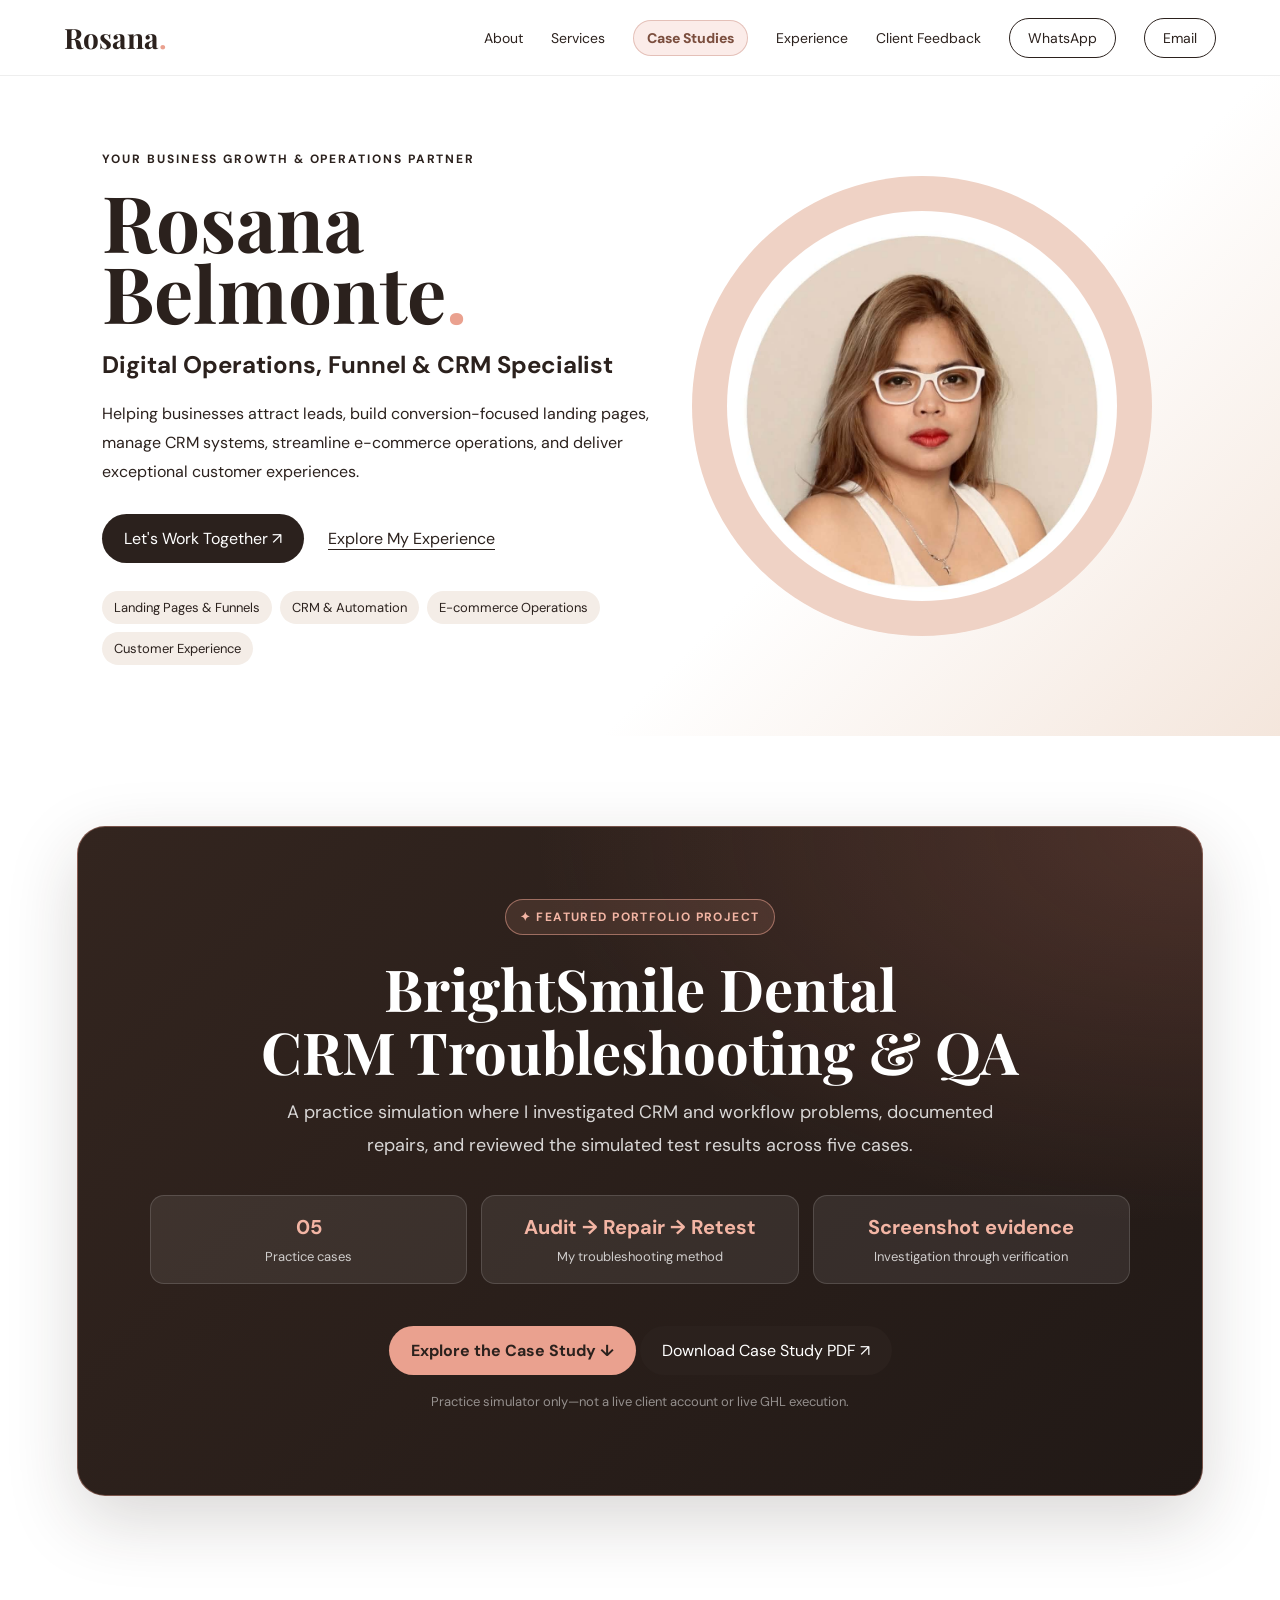
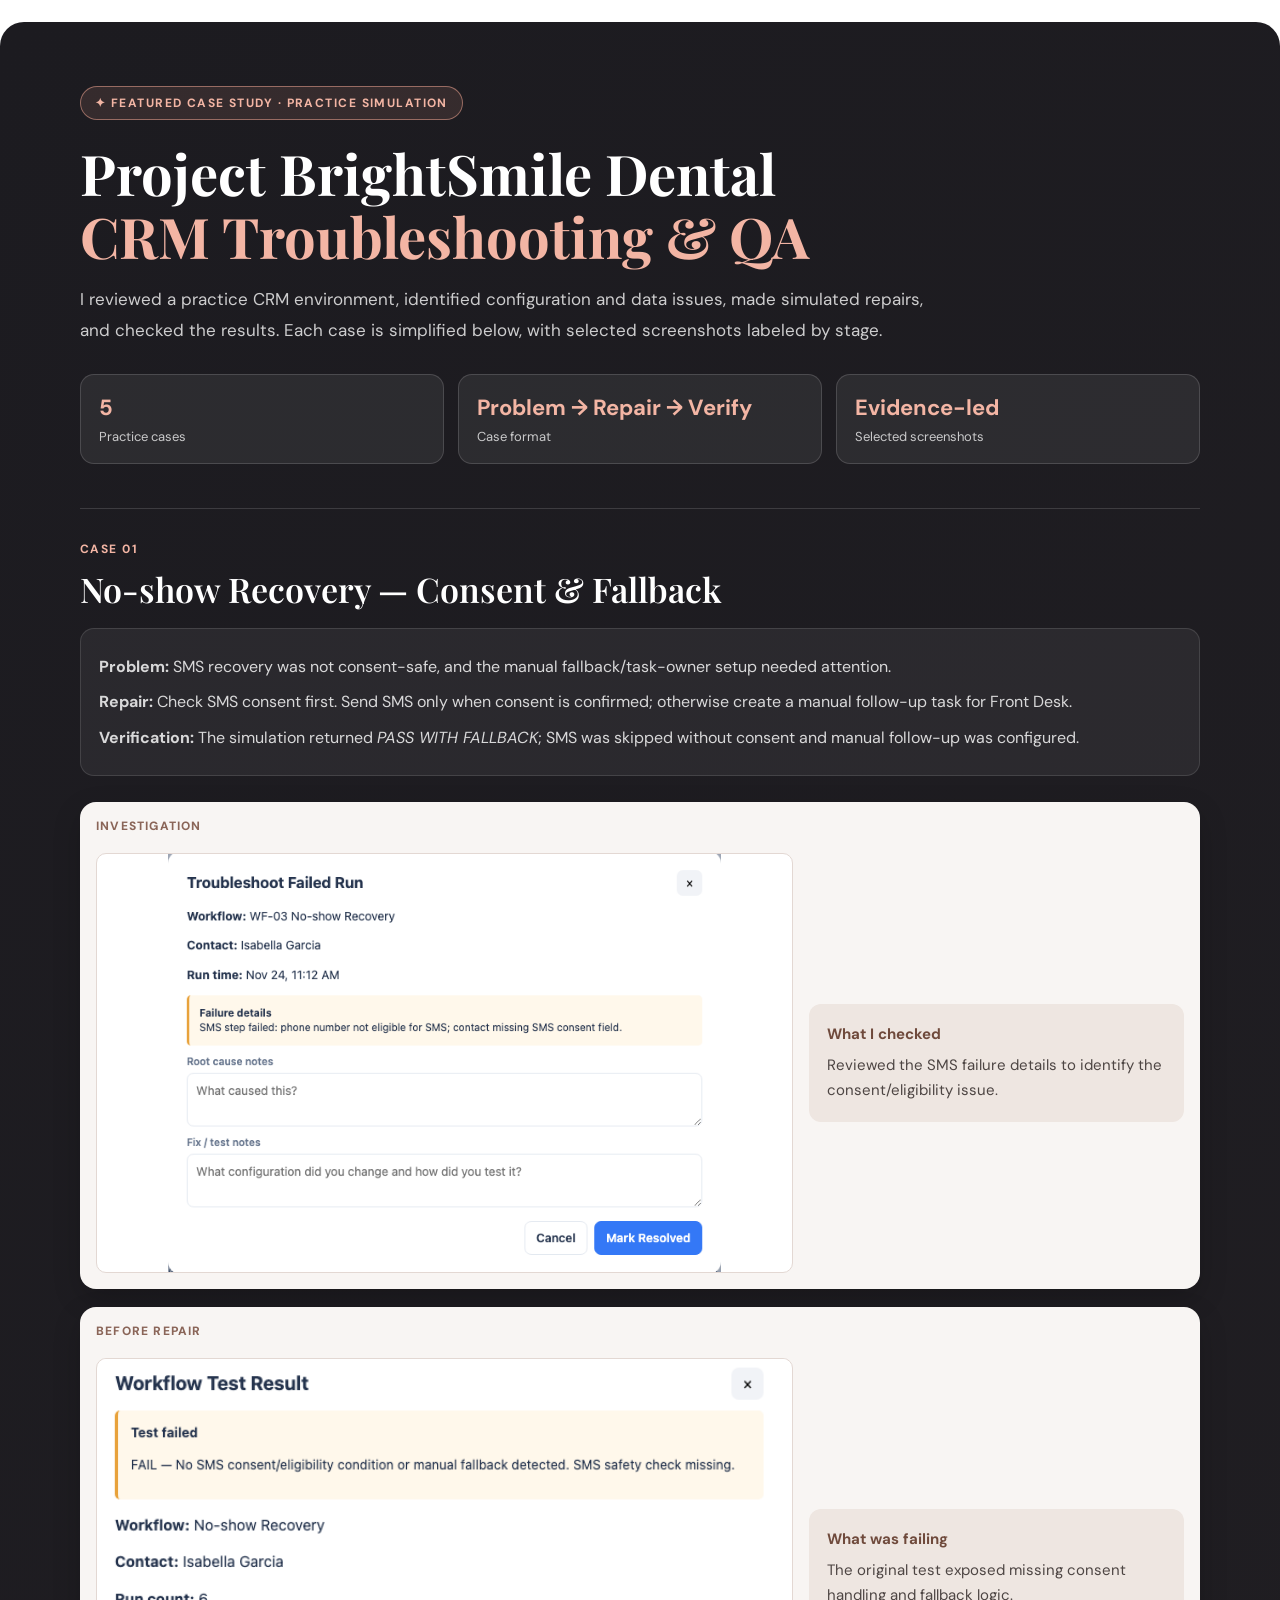
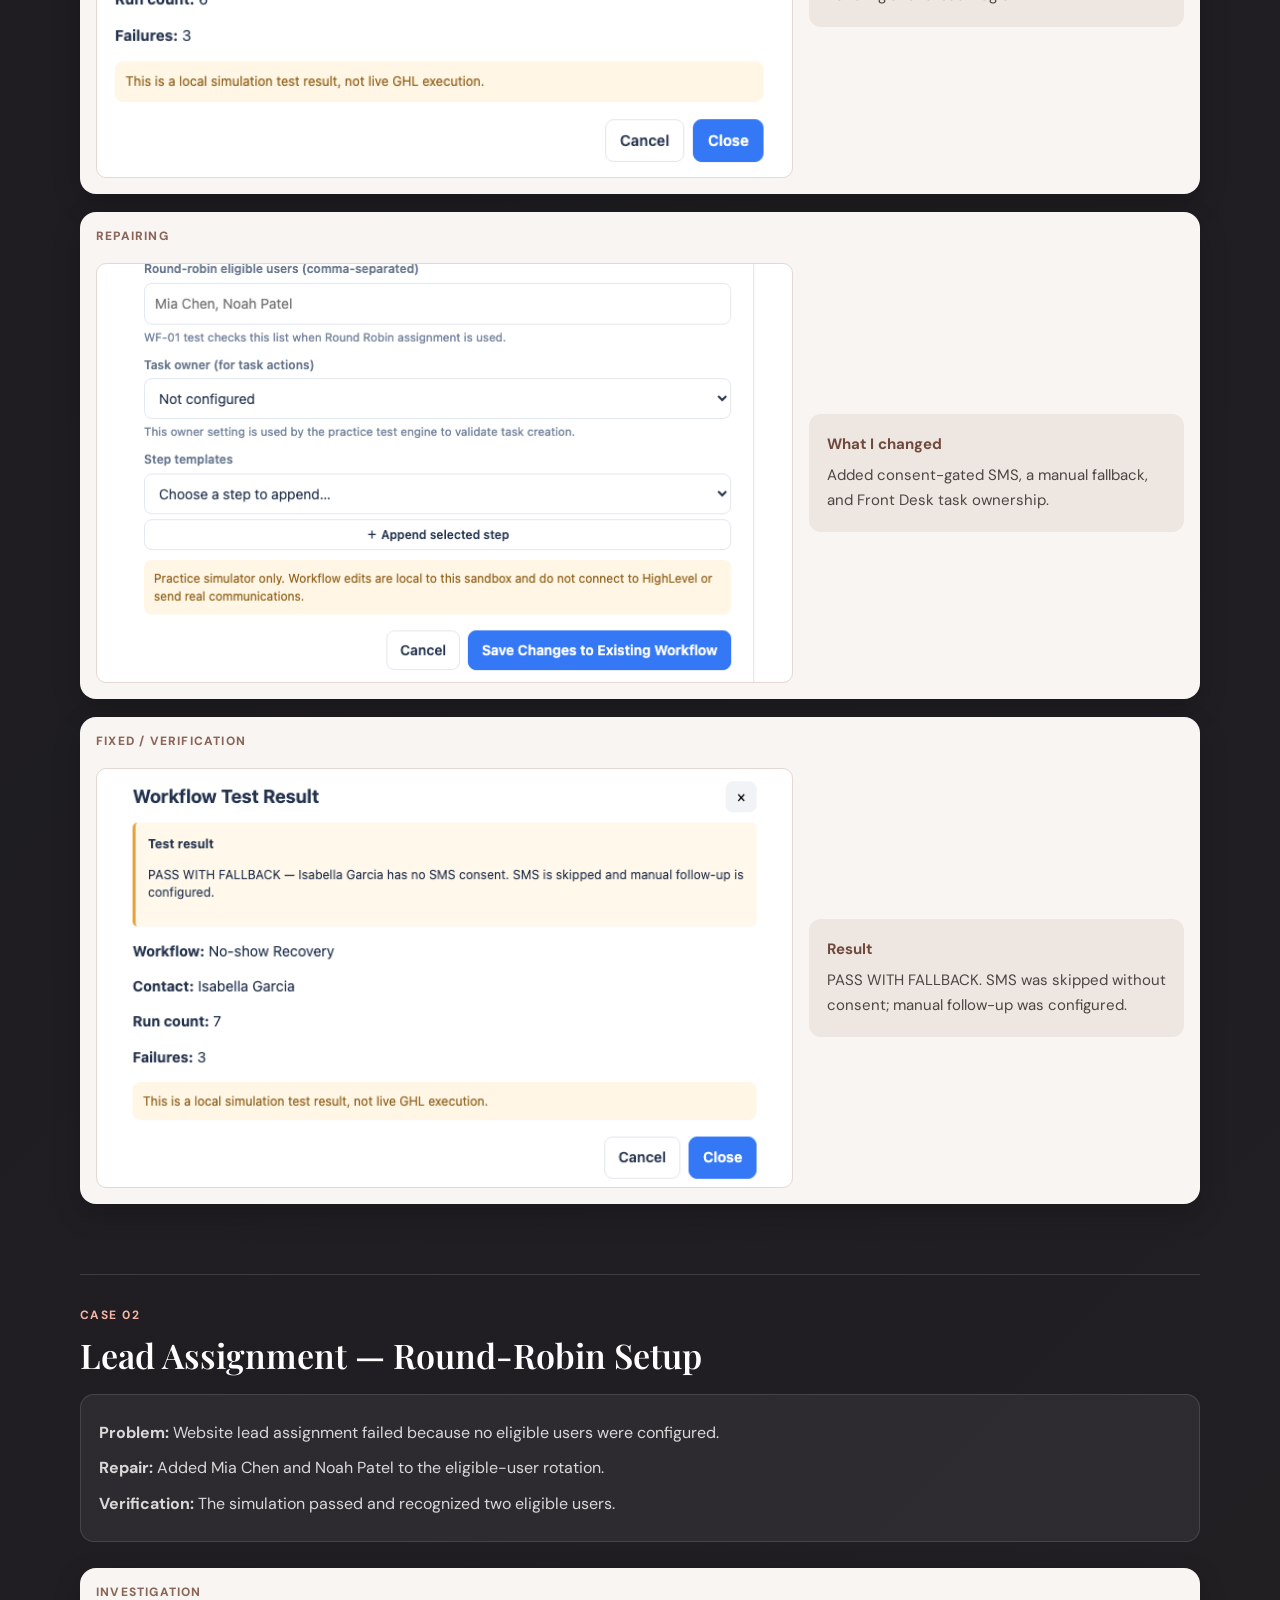
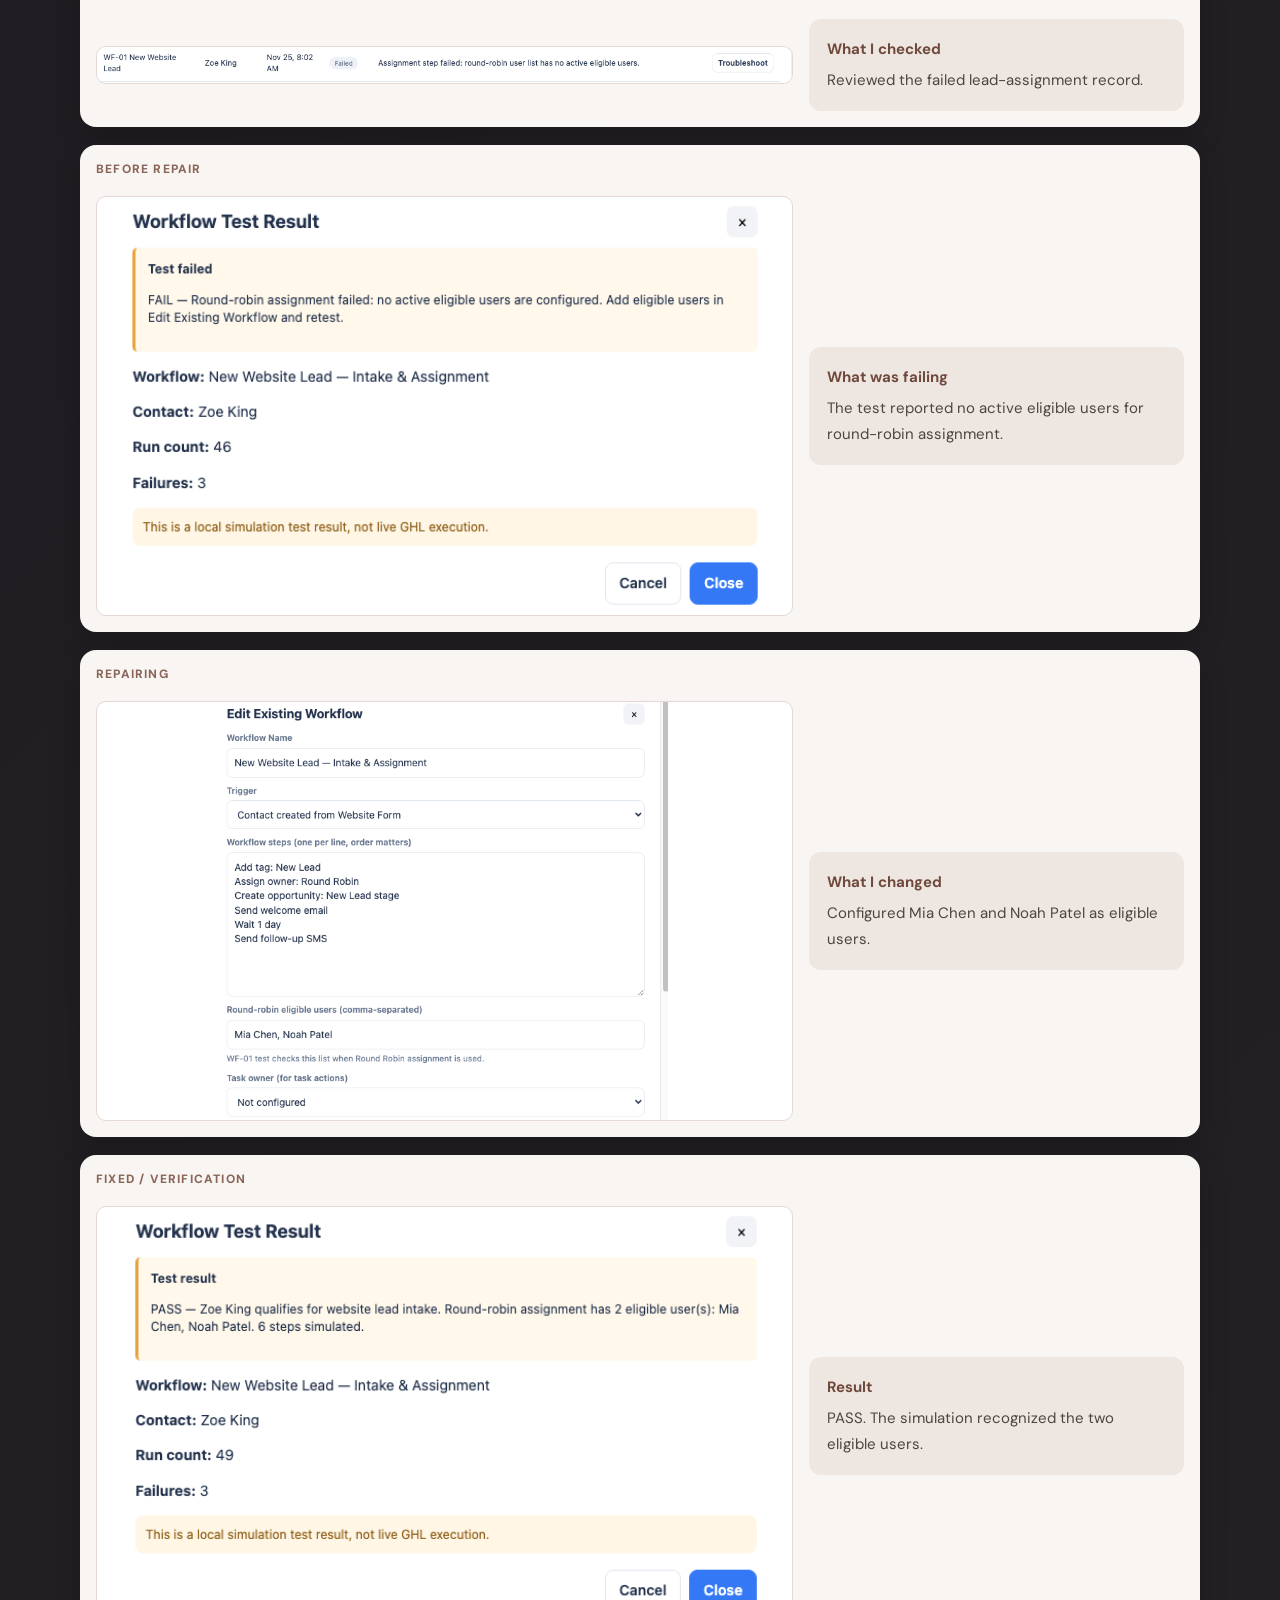
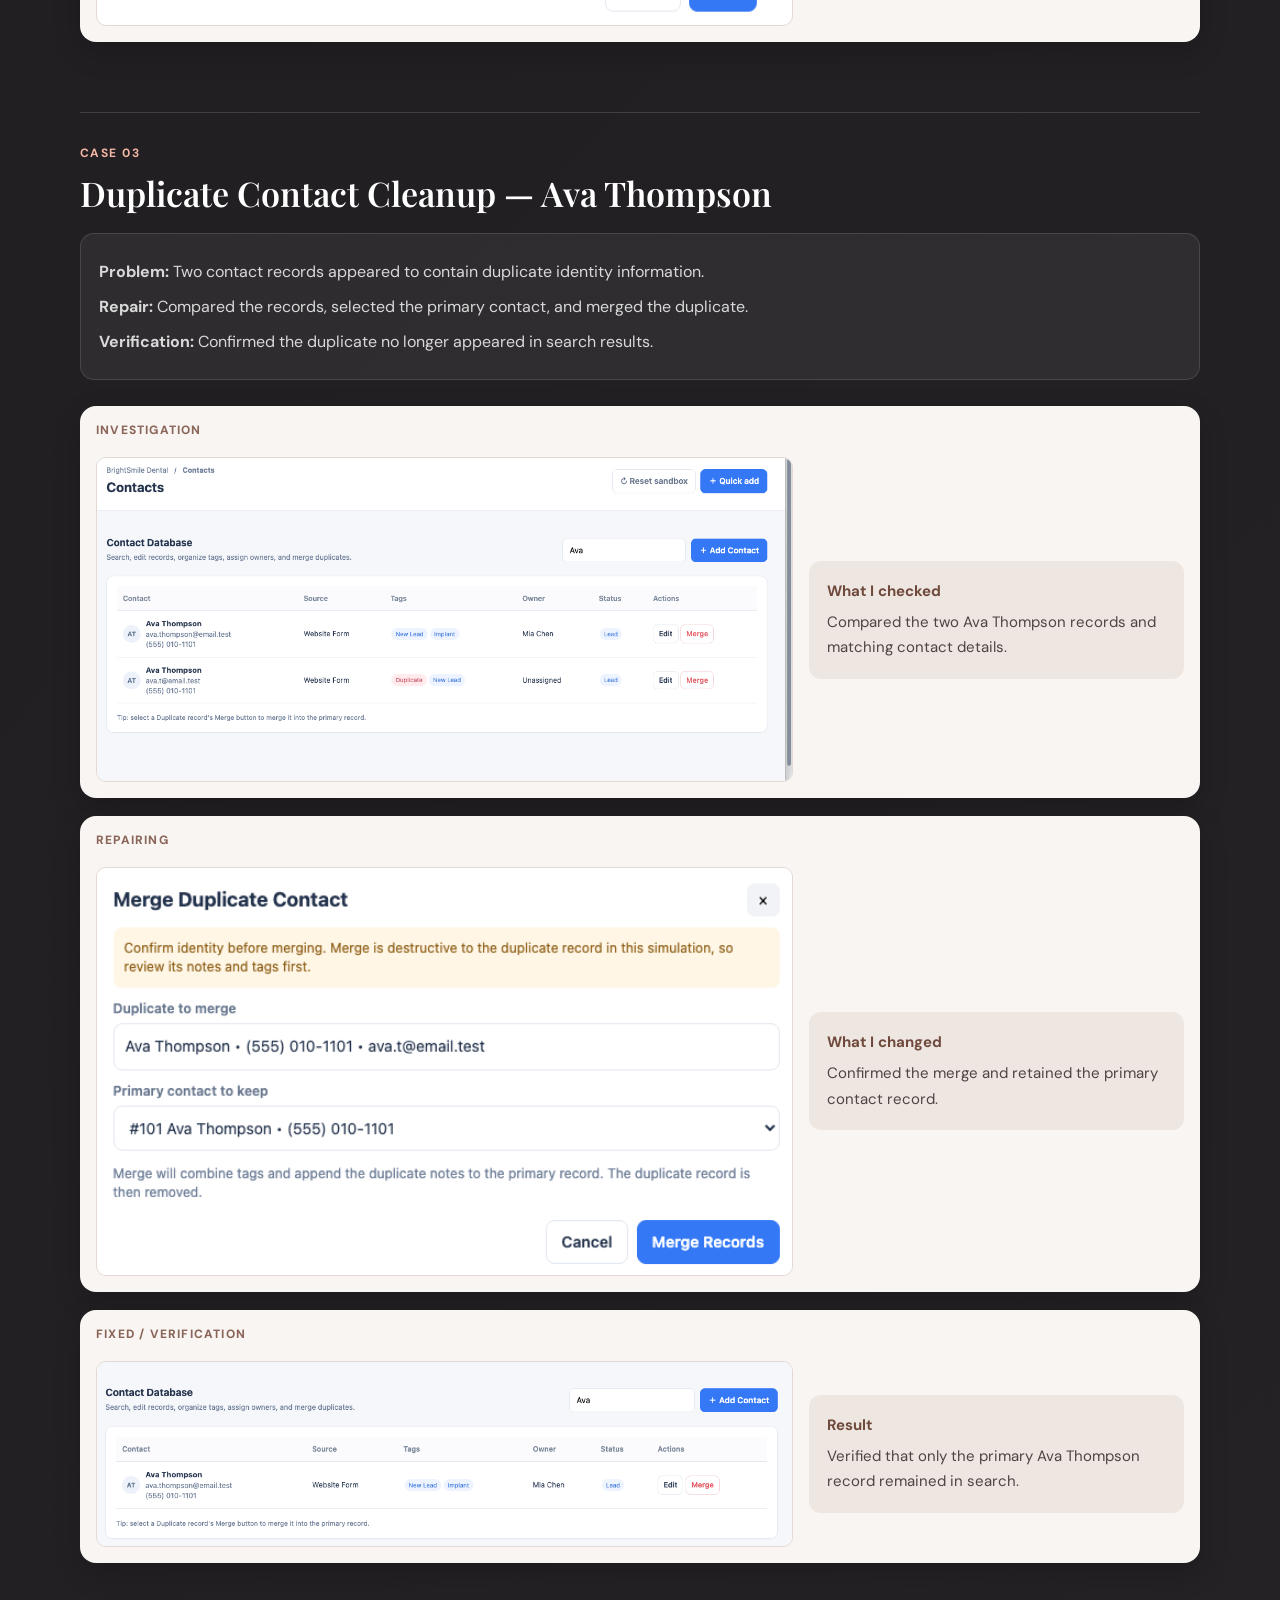
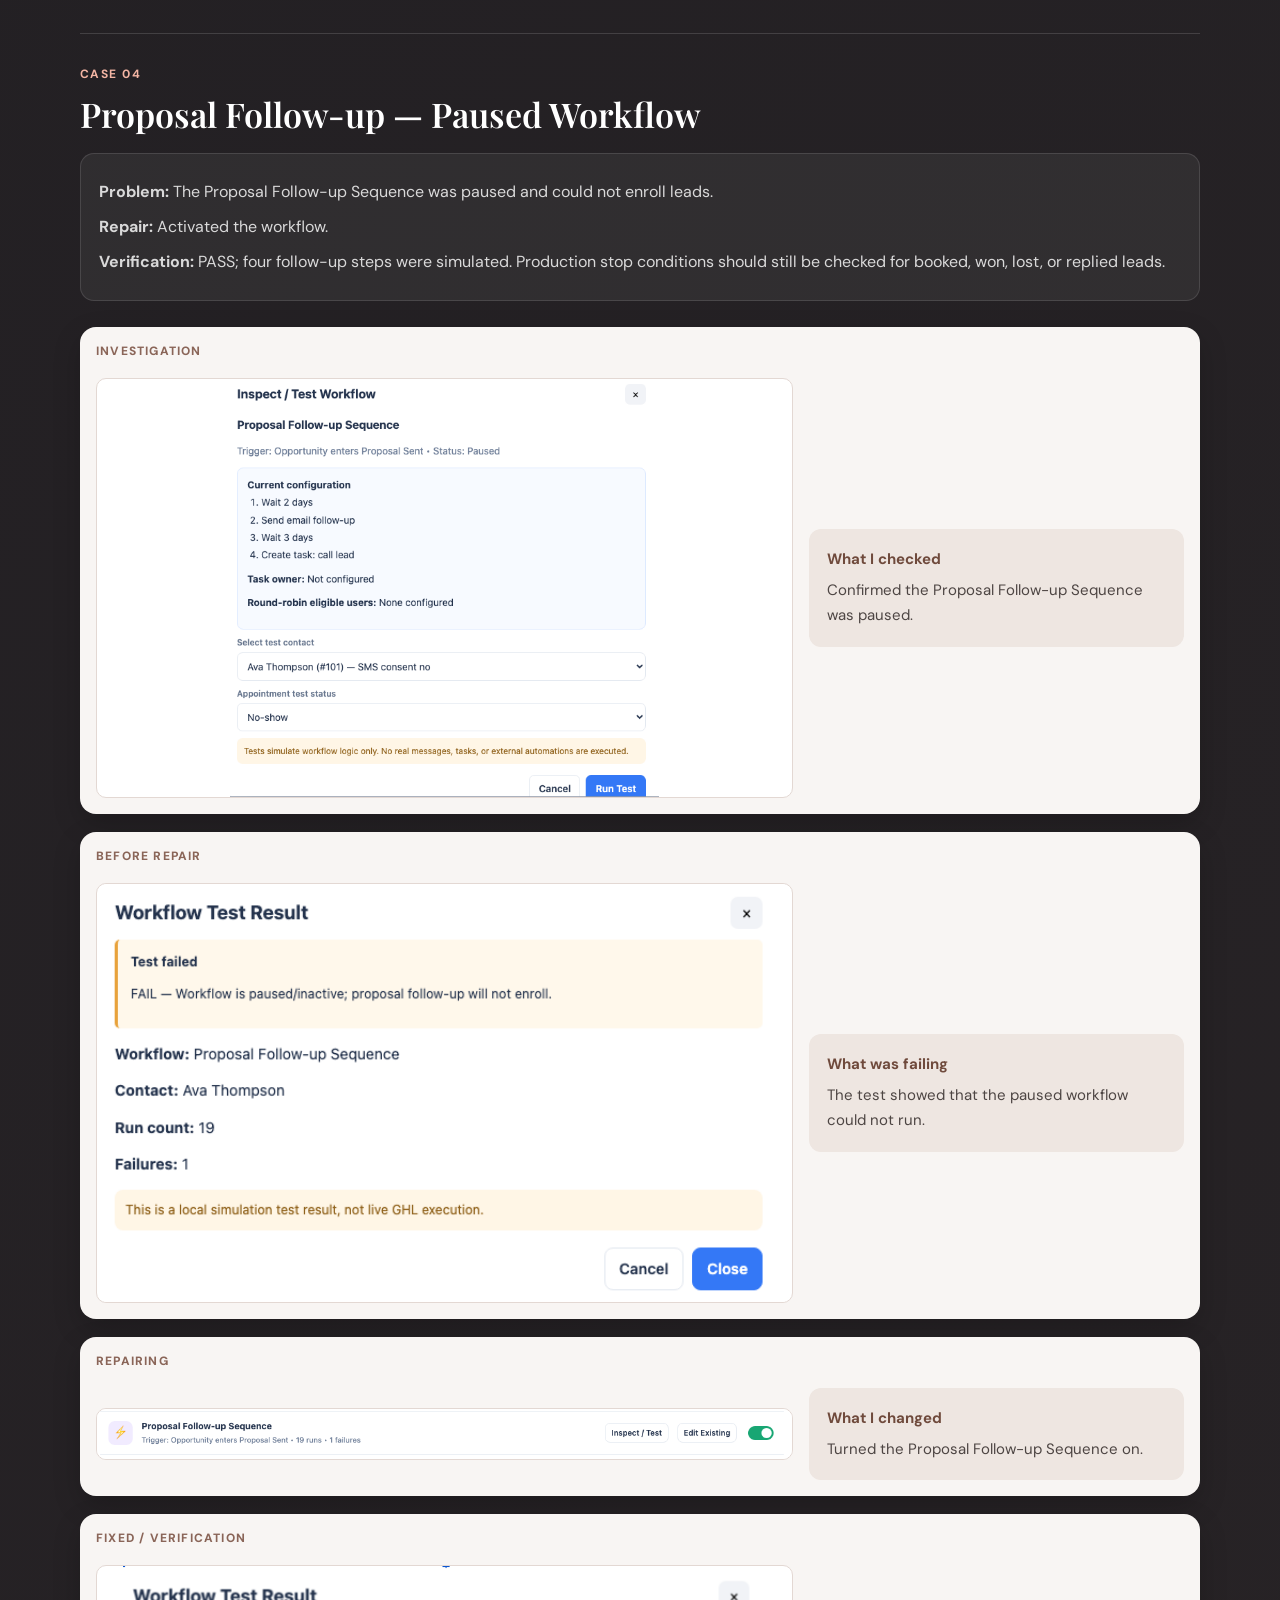
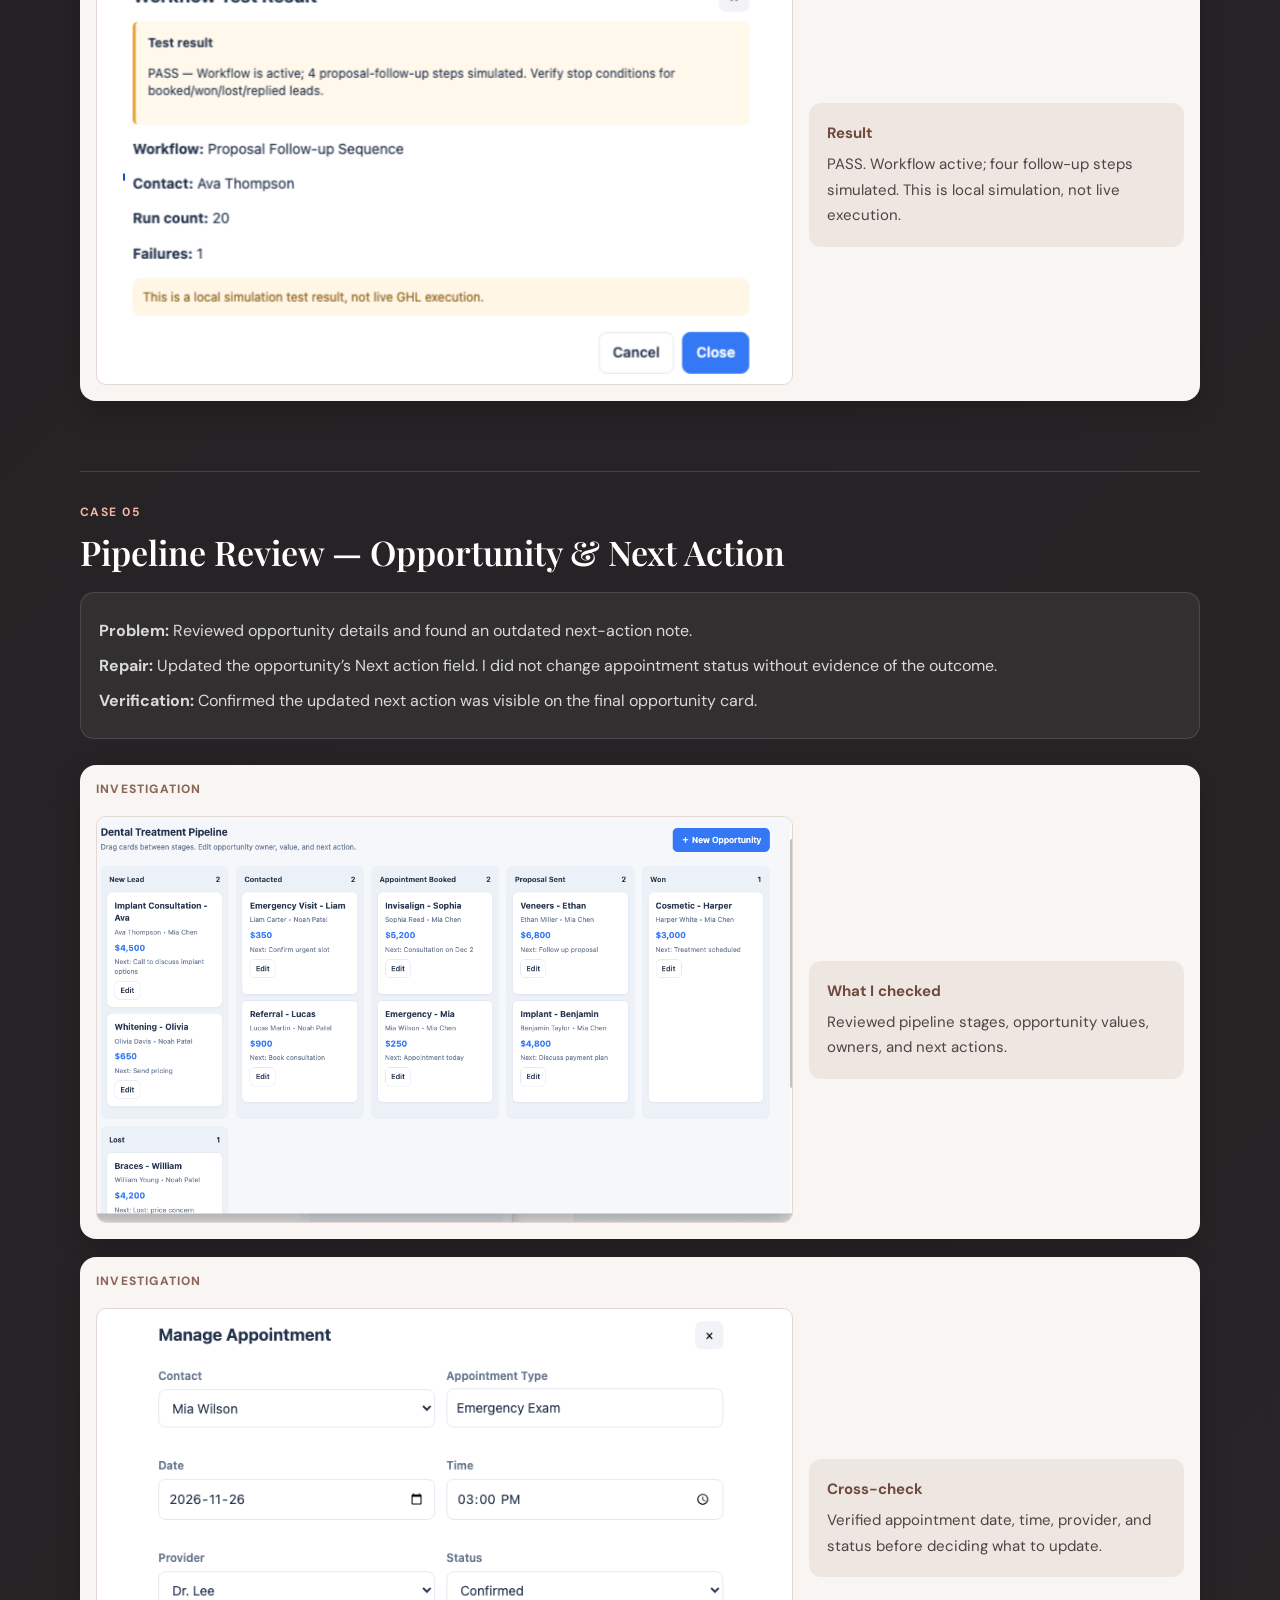
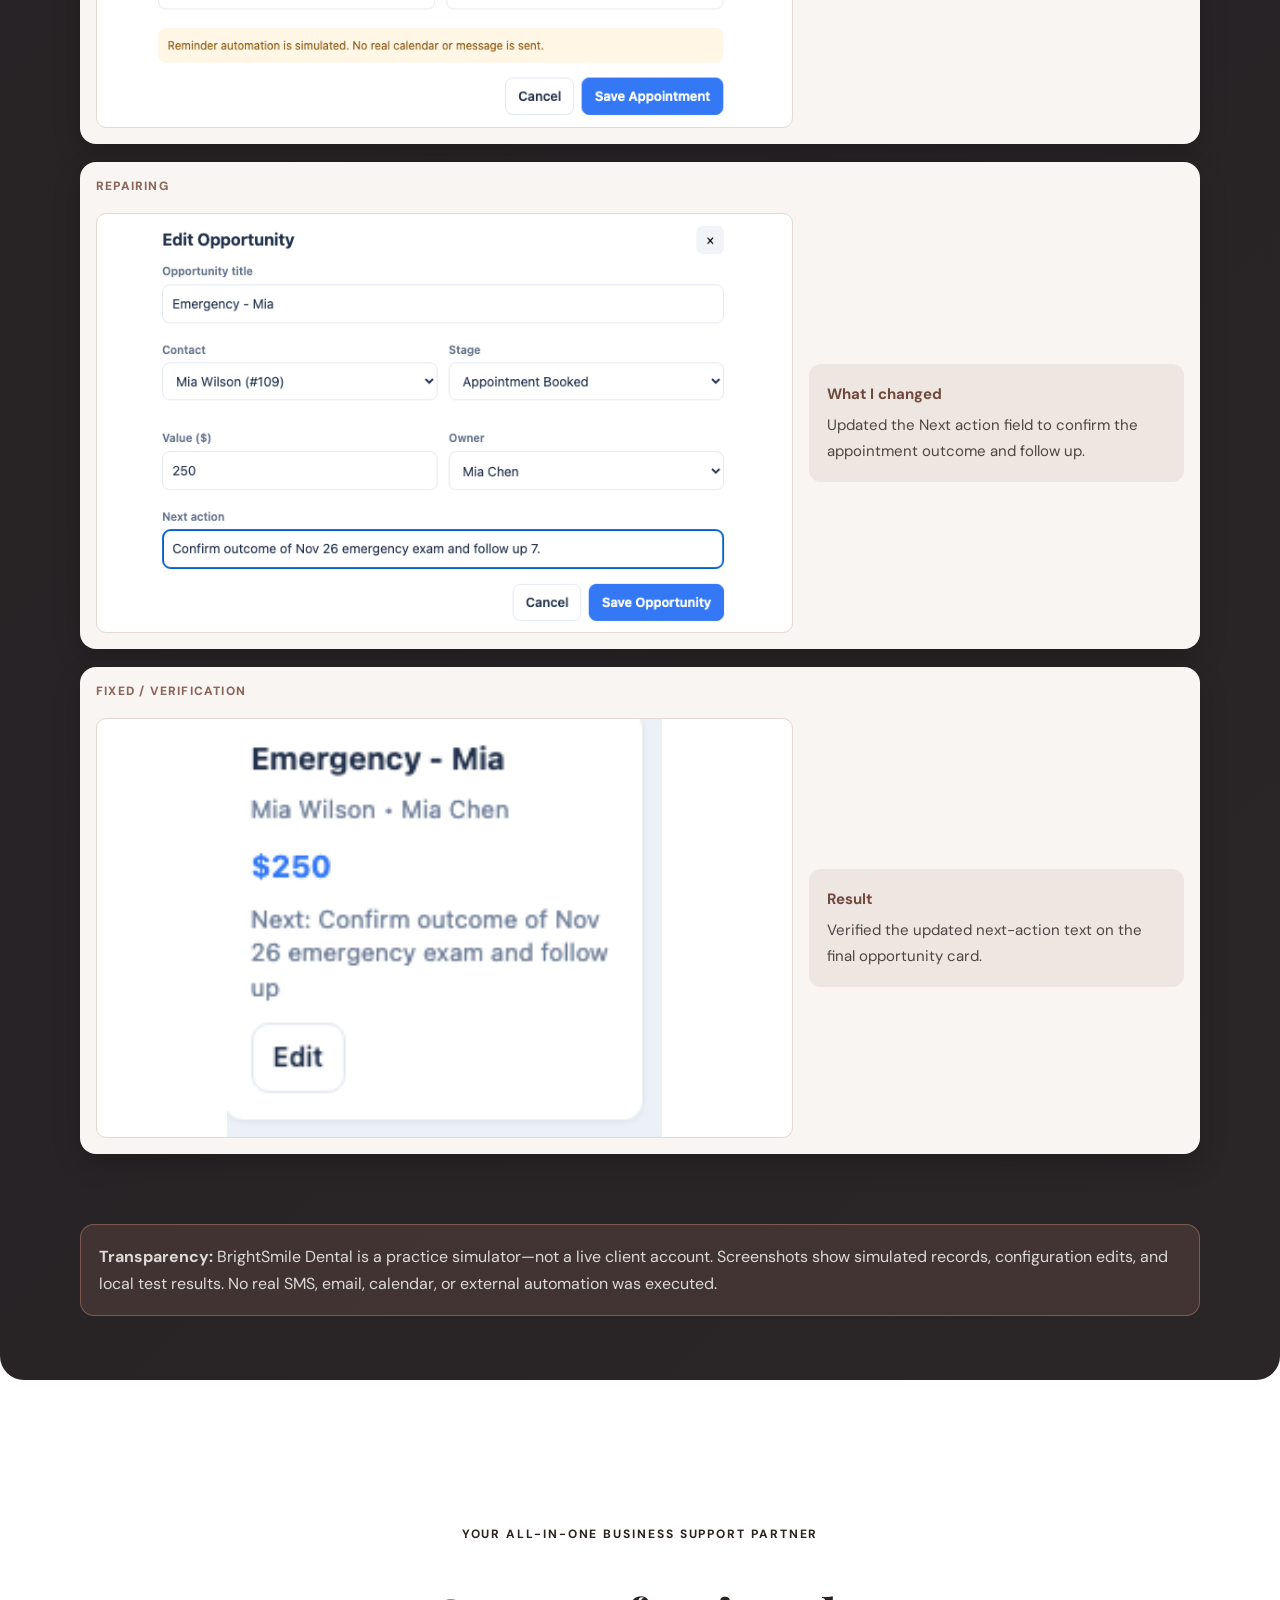
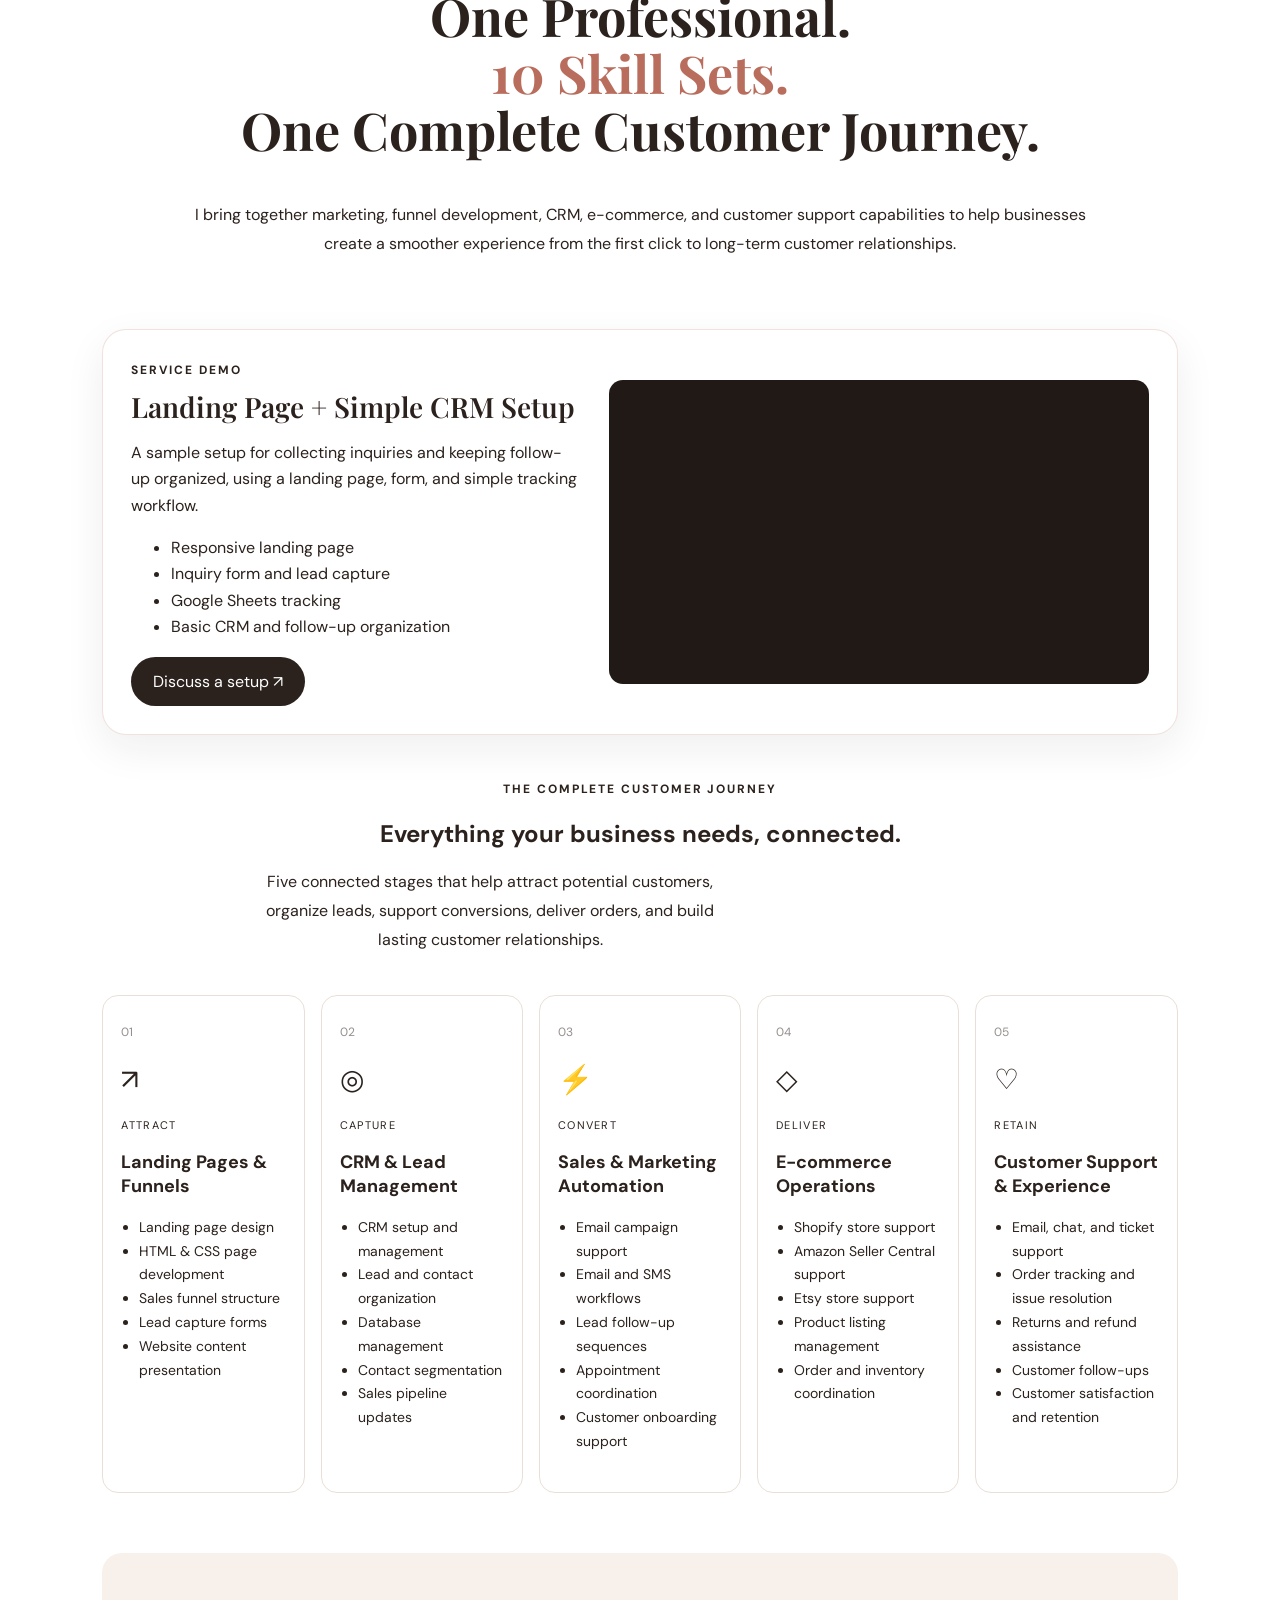
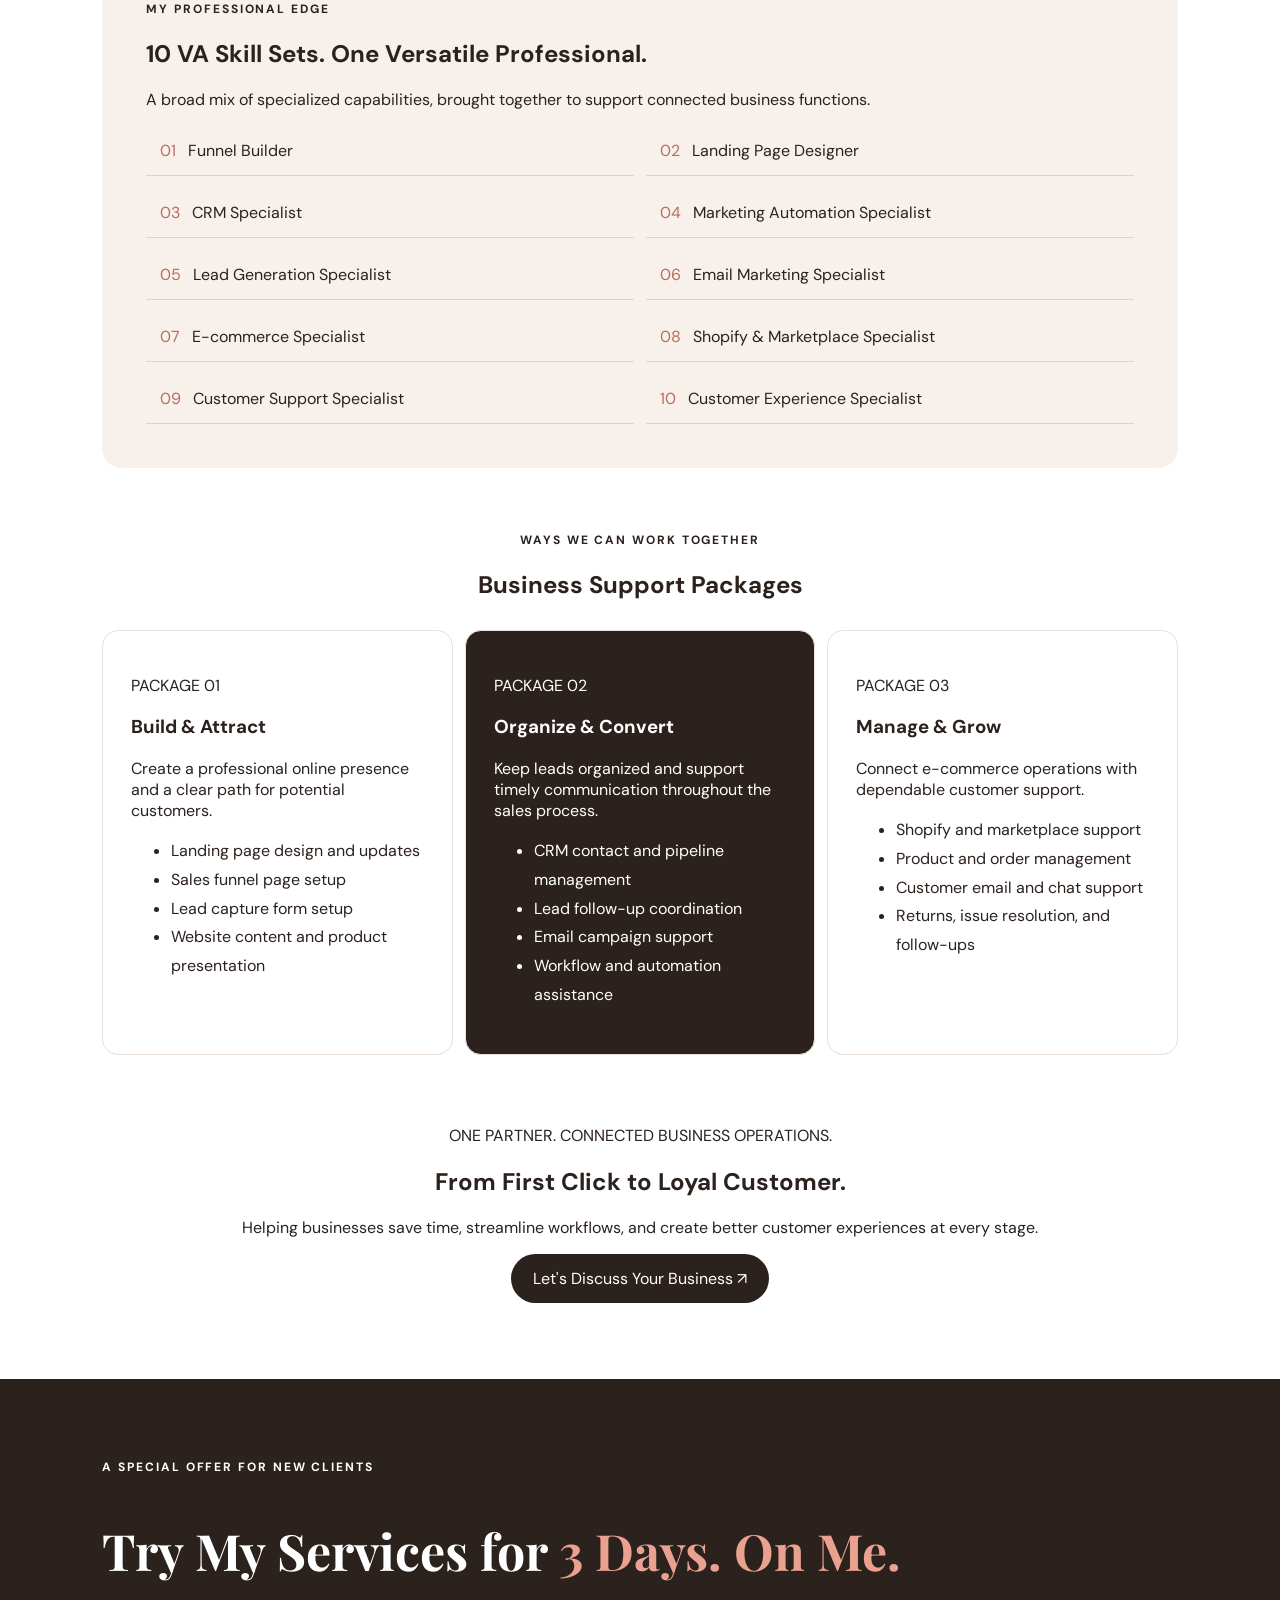
==== portfolio-main/index.html @ aec29d3a "Add files via upload" ====
<!DOCTYPE html>
<html lang="en">
<head>
    <meta charset="UTF-8">
    <meta name="viewport" content="width=device-width, initial-scale=1.0">
    <title>Rosana Belmonte | Digital Operations, Funnel & CRM Specialist</title>
    <link rel="preconnect" href="https://fonts.googleapis.com">
    <link rel="preconnect" href="https://fonts.gstatic.com" crossorigin>
    <link href="https://fonts.googleapis.com/css2?family=DM+Sans:wght@400;500;600;700&family=Playfair+Display:wght@500;600;700&display=swap" rel="stylesheet">
    <link rel="stylesheet" href="style.css">
</head>
<body>
<div class="wrap">
    <header class="topbar">
        <a class="brand" href="#home">Rosana<span>.</span></a>
        <nav>
            <a href="#about">About</a>
            <a href="#services">Services</a>
            <a href="#case-studies" class="nav-featured">Case Studies</a>
            <a href="#experience">Experience</a>
            <a href="#feedback">Client Feedback</a>
            <a
    class="nav-contact"
    href="https://wa.me/639626462475"
    target="_blank"
    rel="noopener">
    WhatsApp
</a>
<a
    class="nav-contact"
    href="mailto:jhambelmonte3@gmail.com">
    Email
</a>
        </nav>
    </header>

    <main>
        <section class="hero" id="home">
            <div class="hero-copy">
                <span class="eyebrow">YOUR BUSINESS GROWTH & OPERATIONS PARTNER</span>
                <h1 class="hero-name">Rosana<br>Belmonte<span>.</span></h1>
                <h2 class="hero-subtitle">Digital Operations, Funnel & CRM Specialist</h2>
                <p class="hero-description">Helping businesses attract leads, build conversion-focused landing pages, manage CRM systems, streamline e-commerce operations, and deliver exceptional customer experiences.</p>
                <div class="hero-actions">
                    <a href="#contact" class="button">Let's Work Together ↗</a>
                    <a href="#experience" class="text-link">Explore My Experience</a>
                </div>
                <div class="hero-skills">
                    <span>Landing Pages & Funnels</span>
                    <span>CRM & Automation</span>
                    <span>E-commerce Operations</span>
                    <span>Customer Experience</span>
                </div>
            </div>
            <div class="hero-visual">
                <div class="portrait-decoration"></div>
                <img src="images/portrait.jpg" alt="Rosana Belmonte" class="hero-photo">
            </div>
        </section>
<section class="section featured-setup" id="featured-case">
    <div class="featured-setup-inner">
        <span class="featured-setup-badge">✦ FEATURED PORTFOLIO PROJECT</span>
        <h2>BrightSmile Dental<br><span>CRM Troubleshooting &amp; QA</span></h2>
        <p class="featured-setup-intro">A practice simulation where I investigated CRM and workflow problems, documented repairs, and reviewed the simulated test results across five cases.</p>
        <div class="featured-case-highlights">
            <div><strong>05</strong><span>Practice cases</span></div>
            <div><strong>Audit → Repair → Retest</strong><span>My troubleshooting method</span></div>
            <div><strong>Screenshot evidence</strong><span>Investigation through verification</span></div>
        </div>
        <a href="#case-studies" class="button featured-setup-cta">Explore the Case Study ↓</a> <a href="BrightSmile_Case_Study_Reference.pdf" class="button secondary" download>Download Case Study PDF ↗</a>
        <p class="featured-setup-note">Practice simulator only—not a live client account or live GHL execution.</p>
    </div>
</section>

        <section class="section bs-case-study" id="case-studies">
<div class="bs-case-inner">
<span class="bs-case-badge">✦ FEATURED CASE STUDY · PRACTICE SIMULATION</span>
<h2>Project BrightSmile Dental<br><span>CRM Troubleshooting &amp; QA</span></h2>
<p class="bs-case-intro">I reviewed a practice CRM environment, identified configuration and data issues, made simulated repairs, and checked the results. Each case is simplified below, with selected screenshots labeled by stage.</p>
<div class="bs-case-summary"><div><b>5</b><span>Practice cases</span></div><div><b>Problem → Repair → Verify</b><span>Case format</span></div><div><b>Evidence-led</b><span>Selected screenshots</span></div></div>
<div class="bs-case-block"><span class="bs-case-label">CASE 01</span><h3>No-show Recovery — Consent &amp; Fallback</h3><div class="bs-case-brief"><p><strong>Problem:</strong> SMS recovery was not consent-safe, and the manual fallback/task-owner setup needed attention.</p><p><strong>Repair:</strong> Check SMS consent first. Send SMS only when consent is confirmed; otherwise create a manual follow-up task for Front Desk.</p><p><strong>Verification:</strong> The simulation returned <em>PASS WITH FALLBACK</em>; SMS was skipped without consent and manual follow-up was configured.</p></div><div class="bs-step-gallery">
<figure class="bs-step"><div class="bs-step-number">INVESTIGATION</div><img loading="lazy" src="images/brightsmile-case-study/image(20261128-062202).png" alt="Case 1 investigation screenshot"><figcaption><strong>What I checked</strong><p>Reviewed the SMS failure details to identify the consent/eligibility issue.</p></figcaption></figure>
<figure class="bs-step"><div class="bs-step-number">BEFORE REPAIR</div><img loading="lazy" src="images/brightsmile-case-study/image(20261128-064711).png" alt="Case 1 before repair test screenshot"><figcaption><strong>What was failing</strong><p>The original test exposed missing consent handling and fallback logic.</p></figcaption></figure>
<figure class="bs-step"><div class="bs-step-number">REPAIRING</div><img loading="lazy" src="images/brightsmile-case-study/image(20261128-063933).png" alt="Case 1 workflow repair screenshot"><figcaption><strong>What I changed</strong><p>Added consent-gated SMS, a manual fallback, and Front Desk task ownership.</p></figcaption></figure>
<figure class="bs-step"><div class="bs-step-number">FIXED / VERIFICATION</div><img loading="lazy" src="images/brightsmile-case-study/image(20261128-070108).png" alt="Case 1 after repair verification screenshot"><figcaption><strong>Result</strong><p>PASS WITH FALLBACK. SMS was skipped without consent; manual follow-up was configured.</p></figcaption></figure></div></div>
<div class="bs-case-block"><span class="bs-case-label">CASE 02</span><h3>Lead Assignment — Round-Robin Setup</h3><div class="bs-case-brief"><p><strong>Problem:</strong> Website lead assignment failed because no eligible users were configured.</p><p><strong>Repair:</strong> Added Mia Chen and Noah Patel to the eligible-user rotation.</p><p><strong>Verification:</strong> The simulation passed and recognized two eligible users.</p></div><div class="bs-step-gallery">
<figure class="bs-step"><div class="bs-step-number">INVESTIGATION</div><img loading="lazy" src="images/brightsmile-case-study/image(20261128-071650).png" alt="Case 2 investigation screenshot"><figcaption><strong>What I checked</strong><p>Reviewed the failed lead-assignment record.</p></figcaption></figure>
<figure class="bs-step"><div class="bs-step-number">BEFORE REPAIR</div><img loading="lazy" src="images/brightsmile-case-study/image(20261128-074753).png" alt="Case 2 failed test screenshot"><figcaption><strong>What was failing</strong><p>The test reported no active eligible users for round-robin assignment.</p></figcaption></figure>
<figure class="bs-step"><div class="bs-step-number">REPAIRING</div><img loading="lazy" src="images/brightsmile-case-study/image(20261128-075537).png" alt="Case 2 configuration repair screenshot"><figcaption><strong>What I changed</strong><p>Configured Mia Chen and Noah Patel as eligible users.</p></figcaption></figure>
<figure class="bs-step"><div class="bs-step-number">FIXED / VERIFICATION</div><img loading="lazy" src="images/brightsmile-case-study/image(20261128-080248).png" alt="Case 2 after repair screenshot"><figcaption><strong>Result</strong><p>PASS. The simulation recognized the two eligible users.</p></figcaption></figure></div></div>
<div class="bs-case-block"><span class="bs-case-label">CASE 03</span><h3>Duplicate Contact Cleanup — Ava Thompson</h3><div class="bs-case-brief"><p><strong>Problem:</strong> Two contact records appeared to contain duplicate identity information.</p><p><strong>Repair:</strong> Compared the records, selected the primary contact, and merged the duplicate.</p><p><strong>Verification:</strong> Confirmed the duplicate no longer appeared in search results.</p></div><div class="bs-step-gallery">
<figure class="bs-step"><div class="bs-step-number">INVESTIGATION</div><img loading="lazy" src="images/brightsmile-case-study/image(20261128-081332).png" alt="Case 3 duplicate contact investigation screenshot"><figcaption><strong>What I checked</strong><p>Compared the two Ava Thompson records and matching contact details.</p></figcaption></figure>
<figure class="bs-step"><div class="bs-step-number">REPAIRING</div><img loading="lazy" src="images/brightsmile-case-study/image(20261128-082125).png" alt="Case 3 merge screenshot"><figcaption><strong>What I changed</strong><p>Confirmed the merge and retained the primary contact record.</p></figcaption></figure>
<figure class="bs-step"><div class="bs-step-number">FIXED / VERIFICATION</div><img loading="lazy" src="images/brightsmile-case-study/image(20261128-082246).png" alt="Case 3 after merge verification screenshot"><figcaption><strong>Result</strong><p>Verified that only the primary Ava Thompson record remained in search.</p></figcaption></figure></div></div>
<div class="bs-case-block"><span class="bs-case-label">CASE 04</span><h3>Proposal Follow-up — Paused Workflow</h3><div class="bs-case-brief"><p><strong>Problem:</strong> The Proposal Follow-up Sequence was paused and could not enroll leads.</p><p><strong>Repair:</strong> Activated the workflow.</p><p><strong>Verification:</strong> PASS; four follow-up steps were simulated. Production stop conditions should still be checked for booked, won, lost, or replied leads.</p></div><div class="bs-step-gallery">
<figure class="bs-step"><div class="bs-step-number">INVESTIGATION</div><img loading="lazy" src="images/brightsmile-case-study/image(20261128-083216).png" alt="Case 4 workflow investigation screenshot"><figcaption><strong>What I checked</strong><p>Confirmed the Proposal Follow-up Sequence was paused.</p></figcaption></figure>
<figure class="bs-step"><div class="bs-step-number">BEFORE REPAIR</div><img loading="lazy" src="images/brightsmile-case-study/image(20261128-083444).png" alt="Case 4 before repair test screenshot"><figcaption><strong>What was failing</strong><p>The test showed that the paused workflow could not run.</p></figcaption></figure>
<figure class="bs-step"><div class="bs-step-number">REPAIRING</div><img loading="lazy" src="images/brightsmile-case-study/image(20261128-083723).png" alt="Case 4 activation screenshot"><figcaption><strong>What I changed</strong><p>Turned the Proposal Follow-up Sequence on.</p></figcaption></figure>
<figure class="bs-step"><div class="bs-step-number">FIXED / VERIFICATION</div><img loading="lazy" src="images/brightsmile-case-study/image(20261128-111525).png" alt="Case 4 after repair pass screenshot"><figcaption><strong>Result</strong><p>PASS. Workflow active; four follow-up steps simulated. This is local simulation, not live execution.</p></figcaption></figure></div></div>
<div class="bs-case-block"><span class="bs-case-label">CASE 05</span><h3>Pipeline Review — Opportunity &amp; Next Action</h3><div class="bs-case-brief"><p><strong>Problem:</strong> Reviewed opportunity details and found an outdated next-action note.</p><p><strong>Repair:</strong> Updated the opportunity’s Next action field. I did not change appointment status without evidence of the outcome.</p><p><strong>Verification:</strong> Confirmed the updated next action was visible on the final opportunity card.</p></div><div class="bs-step-gallery">
<figure class="bs-step"><div class="bs-step-number">INVESTIGATION</div><img loading="lazy" src="images/brightsmile-case-study/image(20261128-084637).png" alt="Case 5 pipeline investigation screenshot"><figcaption><strong>What I checked</strong><p>Reviewed pipeline stages, opportunity values, owners, and next actions.</p></figcaption></figure>
<figure class="bs-step"><div class="bs-step-number">INVESTIGATION</div><img loading="lazy" src="images/brightsmile-case-study/image(20261128-090223).png" alt="Case 5 appointment record review screenshot"><figcaption><strong>Cross-check</strong><p>Verified appointment date, time, provider, and status before deciding what to update.</p></figcaption></figure>
<figure class="bs-step"><div class="bs-step-number">REPAIRING</div><img loading="lazy" src="images/brightsmile-case-study/image(20261128-090420).png" alt="Case 5 next action update screenshot"><figcaption><strong>What I changed</strong><p>Updated the Next action field to confirm the appointment outcome and follow up.</p></figcaption></figure>
<figure class="bs-step"><div class="bs-step-number">FIXED / VERIFICATION</div><img loading="lazy" src="images/brightsmile-case-study/image(20261128-090721).png" alt="Case 5 final opportunity card screenshot"><figcaption><strong>Result</strong><p>Verified the updated next-action text on the final opportunity card.</p></figcaption></figure></div></div>
<div class="bs-case-note"><strong>Transparency:</strong> BrightSmile Dental is a practice simulator—not a live client account. Screenshots show simulated records, configuration edits, and local test results. No real SMS, email, calendar, or external automation was executed.</div>
</div></section>
<section class="section growth-section" id="services">
            <div class="growth-hero">
                <span class="growth-kicker">YOUR ALL-IN-ONE BUSINESS SUPPORT PARTNER</span>
                <h2>One Professional.<br><span>10 Skill Sets.</span><br>One Complete Customer Journey.</h2>
                <p>I bring together marketing, funnel development, CRM, e-commerce, and customer support capabilities to help businesses create a smoother experience from the first click to long-term customer relationships.</p>
            </div>

            <div class="service-demo-card">
  <div class="service-demo-copy"><span class="eyebrow">SERVICE DEMO</span><h3>Landing Page + Simple CRM Setup</h3><p>A sample setup for collecting inquiries and keeping follow-up organized, using a landing page, form, and simple tracking workflow.</p><ul><li>Responsive landing page</li><li>Inquiry form and lead capture</li><li>Google Sheets tracking</li><li>Basic CRM and follow-up organization</li></ul><a class="button secondary" href="#contact">Discuss a setup ↗</a></div>
  <div class="service-demo-video"><iframe src="https://www.youtube.com/embed/hm1gxjfh7KI" title="Landing Page and CRM Setup Demo" referrerpolicy="strict-origin-when-cross-origin" allow="accelerometer; autoplay; clipboard-write; encrypted-media; gyroscope; picture-in-picture; web-share" allowfullscreen></iframe></div>
</div>
<div class="growth-section-heading">
                <span class="eyebrow">THE COMPLETE CUSTOMER JOURNEY</span>
                <h2>Everything your business needs, connected.</h2>
                <p class="section-intro">Five connected stages that help attract potential customers, organize leads, support conversions, deliver orders, and build lasting customer relationships.</p>
            </div>

            <div class="journey-grid">
                <article class="journey-card"><span class="journey-number">01</span><div class="journey-icon">↗</div><p class="journey-stage">ATTRACT</p><h3>Landing Pages & Funnels</h3><ul><li>Landing page design</li><li>HTML & CSS page development</li><li>Sales funnel structure</li><li>Lead capture forms</li><li>Website content presentation</li></ul></article>
                <article class="journey-card"><span class="journey-number">02</span><div class="journey-icon">◎</div><p class="journey-stage">CAPTURE</p><h3>CRM & Lead Management</h3><ul><li>CRM setup and management</li><li>Lead and contact organization</li><li>Database management</li><li>Contact segmentation</li><li>Sales pipeline updates</li></ul></article>
                <article class="journey-card"><span class="journey-number">03</span><div class="journey-icon">⚡</div><p class="journey-stage">CONVERT</p><h3>Sales & Marketing Automation</h3><ul><li>Email campaign support</li><li>Email and SMS workflows</li><li>Lead follow-up sequences</li><li>Appointment coordination</li><li>Customer onboarding support</li></ul></article>
                <article class="journey-card"><span class="journey-number">04</span><div class="journey-icon">◇</div><p class="journey-stage">DELIVER</p><h3>E-commerce Operations</h3><ul><li>Shopify store support</li><li>Amazon Seller Central support</li><li>Etsy store support</li><li>Product listing management</li><li>Order and inventory coordination</li></ul></article>
                <article class="journey-card"><span class="journey-number">05</span><div class="journey-icon">♡</div><p class="journey-stage">RETAIN</p><h3>Customer Support & Experience</h3><ul><li>Email, chat, and ticket support</li><li>Order tracking and issue resolution</li><li>Returns and refund assistance</li><li>Customer follow-ups</li><li>Customer satisfaction and retention</li></ul></article>
            </div>

            <div class="skill-board">
                <div class="skill-board-heading"><span class="eyebrow">MY PROFESSIONAL EDGE</span><h2>10 VA Skill Sets. One Versatile Professional.</h2><p>A broad mix of specialized capabilities, brought together to support connected business functions.</p></div>
                <div class="skill-role-grid">
                    <div class="skill-role"><span>01</span>Funnel Builder</div><div class="skill-role"><span>02</span>Landing Page Designer</div><div class="skill-role"><span>03</span>CRM Specialist</div><div class="skill-role"><span>04</span>Marketing Automation Specialist</div><div class="skill-role"><span>05</span>Lead Generation Specialist</div><div class="skill-role"><span>06</span>Email Marketing Specialist</div><div class="skill-role"><span>07</span>E-commerce Specialist</div><div class="skill-role"><span>08</span>Shopify & Marketplace Specialist</div><div class="skill-role"><span>09</span>Customer Support Specialist</div><div class="skill-role"><span>10</span>Customer Experience Specialist</div>
                </div>
            </div>

            <div class="package-board">
                <div class="package-heading"><span class="eyebrow">WAYS WE CAN WORK TOGETHER</span><h2>Business Support Packages</h2></div>
                <div class="package-grid">
                    <article class="package-card"><p class="package-label">PACKAGE 01</p><h3>Build & Attract</h3><p class="package-summary">Create a professional online presence and a clear path for potential customers.</p><ul><li>Landing page design and updates</li><li>Sales funnel page setup</li><li>Lead capture form setup</li><li>Website content and product presentation</li></ul></article>
                    <article class="package-card package-featured"><p class="package-label">PACKAGE 02</p><h3>Organize & Convert</h3><p class="package-summary">Keep leads organized and support timely communication throughout the sales process.</p><ul><li>CRM contact and pipeline management</li><li>Lead follow-up coordination</li><li>Email campaign support</li><li>Workflow and automation assistance</li></ul></article>
                    <article class="package-card"><p class="package-label">PACKAGE 03</p><h3>Manage & Grow</h3><p class="package-summary">Connect e-commerce operations with dependable customer support.</p><ul><li>Shopify and marketplace support</li><li>Product and order management</li><li>Customer email and chat support</li><li>Returns, issue resolution, and follow-ups</li></ul></article>
                </div>
            </div>

            <div class="growth-closing"><span>ONE PARTNER. CONNECTED BUSINESS OPERATIONS.</span><h2>From First Click to Loyal Customer.</h2><p>Helping businesses save time, streamline workflows, and create better customer experiences at every stage.</p><a href="#contact" class="button">Let's Discuss Your Business ↗</a></div>
        </section>

        <section class="trial-offer" id="free-trial"><div class="trial-content"><span class="trial-eyebrow">A SPECIAL OFFER FOR NEW CLIENTS</span><h2>Try My Services for <span>3 Days. On Me.</span></h2><p class="trial-description">Not sure if I'm the right fit for your business? Let's find out! Experience my skills, work quality, and communication before making a hiring decision.</p><div class="trial-details"><div class="trial-step"><span>01</span><h3>Let's Connect</h3><p>Discuss your business, goals, and the tasks you need help with.</p></div><div class="trial-step"><span>02</span><h3>Experience My Work</h3><p>I'll work on our agreed tasks and demonstrate my skills.</p></div><div class="trial-step"><span>03</span><h3>See the Results</h3><p>Review my work and decide if we'd make a great team.</p></div></div><div class="trial-bottom"><div><strong>3 DAYS. $0. NO OBLIGATION.</strong><small>Agreed trial tasks are complimentary. No commitment to hire me afterward.</small></div><a href="#contact" class="trial-button">Claim Your Free Trial ↗</a></div></div></section>

        <section class="video-intro"><div class="video-container"><span class="eyebrow">GET TO KNOW ME</span><h2>A little introduction.</h2><p>Here's a quick introduction about my experience, skills, and how I can help your business.</p><div class="loom-video"><iframe src="https://www.loom.com/embed/d6881b90d4534b79bf53cf09f19dc0db" title="My Introduction Video" allowfullscreen></iframe></div></div></section>

        <section class="testimonials" id="feedback">
            <div class="testimonials-heading"><span class="eyebrow">CLIENT FEEDBACK</span><h2>Kind words from people I've worked with.</h2><p>Real feedback, real experiences, and relationships built through reliable support.</p></div>
<div class="feedback-grid">
    <a href="images/feedback-1.png" target="_blank" class="feedback-card">
        <img src="images/feedback-1.png" alt="Client feedback 1">
    </a>
    <a href="images/feedback-2.png" target="_blank" class="feedback-card">
        <img src="images/feedback-2.png" alt="Client feedback 2">
    </a>
</div>
</section>
        <section class="section" id="about">
            <div class="section-heading"><div><span class="eyebrow">A LITTLE ABOUT ME</span><h2>Reliable, adaptable<br>and people-focused.</h2></div><p class="section-intro">I bring experience working across different industries, strong communication skills, and the ability to quickly learn new tools and product knowledge.</p></div>
            <div class="about-grid"><div class="about-copy"><p>From customer care and order management to recruiting and lead generation, I enjoy creating helpful experiences and keeping work moving smoothly.</p><p><strong>My goal:</strong> Make every interaction feel clear, professional, and personal.</p></div><div class="qualifications"><div class="qualification">Attention to detail</div><div class="qualification">Flexibility</div><div class="qualification">Calm under pressure</div><div class="qualification">Creativity</div></div></div>
            <div style="margin-top:40px"><span class="eyebrow">SERVICES & SKILLS</span><div class="skills"><span class="skill">Appointment Setting</span><span class="skill">Customer Service</span><span class="skill">Lead Generation</span><span class="skill">Chat Support</span><span class="skill">Email Support</span><span class="skill">Recruitment Support</span><span class="skill">Data Research</span><span class="skill">Order Management</span><span class="skill featured">SEO</span><span class="skill featured">Shopify Support</span><span class="skill featured">Basic Shopify Development</span></div></div>
        </section>

        <section class="section" id="experience">
            <div class="section-heading"><div><span class="eyebrow">CAREER JOURNEY</span><h2>Experience</h2></div><p class="section-intro">A selection of the roles and teams I've supported throughout my career.</p></div>
            <div class="experience-list">
                <article class="job"><div class="job-date">Apr 2021 — Nov 2026</div><div><h3>Virtual Assistant & Customer Support</h3><div class="job-meta">Vedge Nutrition</div><ul><li>Handled customer inquiries, order updates, and account concerns.</li><li>Reviewed and processed orders, returns, and disputes.</li><li>Provided customer support through email and other channels.</li></ul></div></article>
                <article class="job"><div class="job-date">Dec 2023 — May 2024</div><div><h3>Customer Support Agent</h3><div class="job-meta">Fea Card Limited</div><ul><li>Responded to customer emails and inquiries.</li><li>Assisted with order processing, refunds, and disputes.</li></ul></div></article>
                <article class="job"><div class="job-date">Jun 2023 — Nov 2023</div><div><h3>Customer Service / Sales</h3><div class="job-meta">Ticketsubmitters</div><ul><li>Communicated with English-speaking clients.</li><li>Provided service quotations and processed payments.</li></ul></div></article>
                <article class="job"><div class="job-date">Mar 2023 — Dec 2023</div><div><h3>Data Researcher</h3><div class="job-meta">Freelance</div><ul><li>Built CRM lists and conducted data research.</li><li>Performed market research and data collection.</li></ul></div></article>
                <article class="job"><div class="job-date">May 2022 — Dec 2023</div><div><h3>Assistant Recruiter</h3><div class="job-meta">Trebor Personnel Inc.</div><ul><li>Contacted job seekers by phone, email, and SMS.</li><li>Helped candidates complete profiles and identify relevant positions.</li></ul></div></article>
                <article class="job"><div class="job-date">2020</div><div><h3>Cold Caller / Appointment Setter</h3><div class="job-meta">Real Estate · Freelance</div><ul><li>Scheduled appointments for real estate clients.</li></ul></div></article>
                <article class="job"><div class="job-date">2019</div><div><h3>Telemarketer / Cold Caller</h3><div class="job-meta">MedGuard</div><ul><li>Called US residents to schedule appointments.</li></ul></div></article>
                <article class="job"><div class="job-date">2019</div><div><h3>Customer Service Representative & Technical Support</h3><div class="job-meta">Convergys · Dish Network</div><ul><li>Answered billing inquiries and helped troubleshoot television issues.</li></ul></div></article>
                <article class="job"><div class="job-date">2018</div><div><h3>Customer Service Representative</h3><div class="job-meta">Concentrix · KeyBank</div><ul><li>Assisted customers with transactions, withdrawals, and disputes.</li></ul></div></article>
                <article class="job"><div class="job-date">2017</div><div><h3>Home-Based ESL Teacher</h3><div class="job-meta">51Talk</div><ul><li>Taught basic English communication to students.</li></ul></div></article>
                <article class="job"><div class="job-date">2016</div><div><h3>Customer Service Representative</h3><div class="job-meta">SPI Global · 1800flowers.com</div><ul><li>Made outbound calls to follow up with customers regarding flower orders.</li></ul></div></article>
            </div>
        </section>
        <section class="section"><div class="section-heading"><div><span class="eyebrow">RECOGNITION</span><h2>Awards</h2></div></div><div class="highlights"><div class="highlight"><span class="eyebrow">DISH NETWORK · 2ND QUARTER</span><p>Top Performer in Customer Service</p></div><div class="highlight"><span class="eyebrow">DISH NETWORK · SITE WINNER</span><p>“Tuned Into You” (Wow Call)</p></div></div></section>

        <section class="section" id="education"><span class="eyebrow">STUDIES</span><h2>Education</h2><div class="education-card"><h3>Bachelor of Science in Business Administration</h3><p>Jose Rizal University<p></p></div></section>
        
        <section class="contact" id="contact"><div><span class="eyebrow" style="color:#eaa18f">LET'S WORK TOGETHER</span><h2>Need a dependable<br>extra pair of hands?</h2><p>I'd love to hear what you're working on.</p></div><a class="button" href="mailto:Jhambelmonte80@gmail.com">Email Rosana ↗</a></section>
    </main>

    <footer><div>© 2026 Rosana Belmonte</div><div><a href="https://wa.me/639626462475" target="_blank" rel="noopener noreferrer">
    +63 962 646 2475
</a> · <a href="mailto:Jhambelmonte80@gmail.com">Jhambelmonte80@gmail.com</a></div></footer>
</div>
<script src="script.js"></script>
</body>
</html>
---- portfolio-main/style.css ----
:root {
    --ink: #2b211d;
    --cream: #f8f1eb;
    --peach: #eaa18f;
    --rose: #b96d5d;
}

* {
    box-sizing: border-box;
}

html {
    scroll-behavior: smooth;
}

body {
    margin: 0;
    font-family: "DM Sans", sans-serif;
    color: var(--ink);
    background: #fff;
}

img,
video,
iframe {
    max-width: 100%;
}

.wrap {
    max-width: 1440px;
    margin: auto;
}

.topbar {
    height: 76px;
    padding: 0 5%;
    display: flex;
    align-items: center;
    justify-content: space-between;
    border-bottom: 1px solid #eee;
}

.brand {
    color: var(--ink);
    text-decoration: none;
    font: 700 28px "Playfair Display", serif;
}

.brand span,
h1 span {
    color: var(--peach);
}

nav {
    display: flex;
    align-items: center;
    gap: 28px;
}

nav a {
    color: var(--ink);
    text-decoration: none;
    font-size: 14px;
}

.nav-contact {
    padding: 10px 18px;
    border: 1px solid var(--ink);
    border-radius: 999px;
}

.hero {
    min-height: 660px;
    display: grid;
    grid-template-columns: 1.05fr .95fr;
    align-items: center;
    padding: 70px 8%;
    background: linear-gradient(135deg, #fff 65%, #f4e6dc);
}

.eyebrow,
.growth-kicker,
.trial-eyebrow {
    font-size: 12px;
    font-weight: 700;
    letter-spacing: .16em;
}

.hero-name {
    margin: 18px 0;
    font: 700 78px/.92 "Playfair Display", serif;
}

.hero-subtitle {
    font-size: 24px;
}

.hero-description {
    max-width: 650px;
    line-height: 1.8;
}

.hero-actions {
    display: flex;
    align-items: center;
    gap: 24px;
    margin: 28px 0;
}

.button,
.text-link,
.trial-button {
    text-decoration: none;
}

.button {
    display: inline-block;
    padding: 14px 22px;
    border-radius: 999px;
    background: var(--ink);
    color: #fff;
}

.text-link {
    color: var(--ink);
    border-bottom: 1px solid;
}

.hero-skills {
    display: flex;
    flex-wrap: wrap;
    gap: 8px;
}

.hero-skills span,
.skill {
    padding: 8px 12px;
    border-radius: 999px;
    background: #f4ede7;
    font-size: 13px;
}

.hero-visual {
    position: relative;
    display: grid;
    place-items: center;
}

.portrait-decoration {
    position: absolute;
    width: 460px;
    height: 460px;
    border-radius: 50%;
    background: #efd2c5;
}

.hero-photo {
    position: relative;
    z-index: 1;
    width: 390px;
    height: 390px;
    object-fit: cover;
    border-radius: 50%;
}

.section {
    padding: 76px 8%;
}

.featured-setup {
    padding-top: 76px;
    padding-bottom: 76px;
    background: #f8f1eb;
}

.featured-setup-inner {
    max-width: 980px;
    margin: auto;
    text-align: center;
}

.featured-setup-inner h2 {
    margin: 14px 0 16px;
}

.featured-setup-intro {
    max-width: 760px;
    margin: 0 auto 28px;
    line-height: 1.8;
}
.featured-setup-video {
    max-width: 850px;
    aspect-ratio: 16 / 9;
    margin: 30px auto;
    overflow: hidden;
    border-radius: 16px;
    background: #2b211d;
    box-shadow: 0 12px 34px rgba(70, 45, 35, .14);
}

.featured-setup-video iframe {
    display: block;
    width: 100%;
    height: 100%;
    border: 0;
}

.featured-setup-details {
    display: grid;
    grid-template-columns: 1fr 1fr;
    gap: 28px;
    max-width: 850px;
    margin: 30px auto;
    text-align: left;
}

.featured-setup-details > div {
    padding: 24px;
    border: 1px solid rgba(120, 85, 68, .16);
    border-radius: 14px;
    background: rgba(255, 255, 255, .58);
}

.featured-setup-details h3 {
    margin: 0 0 12px;
}

.featured-setup-details p,
.featured-setup-details li {
    line-height: 1.8;
}

.featured-setup-details ul {
    margin-bottom: 0;
    padding-left: 20px;
}

.featured-setup-cta {
    display: inline-block;
    margin-top: 8px;
}

.featured-setup-note {
    margin-top: 18px;
    font-size: 13px;
    opacity: .75;
}

.growth-hero {
    max-width: 900px;
    margin: 30px auto 70px;
    text-align: center;
}

.growth-hero h2 {
    font: 700 52px/1.1 "Playfair Display", serif;
}

.growth-hero h2 span {
    color: var(--rose);
}

.growth-hero p {
    line-height: 1.8;
}

.growth-section-heading {
    max-width: 780px;
    margin: auto;
    text-align: center;
}

.journey-grid {
    display: grid;
    grid-template-columns: repeat(5, 1fr);
    gap: 16px;
    margin: 40px 0;
}

.journey-card {
    position: relative;
    padding: 24px 18px;
    border: 1px solid #eadfd7;
    border-radius: 16px;
}

.journey-number {
    font-size: 12px;
    opacity: .5;
}

.journey-icon {
    margin: 20px 0;
    font-size: 28px;
}

.journey-stage {
    font-size: 11px;
    letter-spacing: .12em;
}

.journey-card h3 {
    font-size: 18px;
}

.journey-card ul {
    padding-left: 18px;
    line-height: 1.7;
    font-size: 14px;
}

.skill-board {
    margin: 60px 0;
    padding: 44px;
    border-radius: 20px;
    background: #f8f1eb;
}

.skill-role-grid,
.package-grid {
    display: grid;
    grid-template-columns: repeat(2, 1fr);
    gap: 12px;
}

.skill-role {
    padding: 14px;
    border-bottom: 1px solid #dfd1c7;
}

.skill-role span {
    margin-right: 12px;
    color: var(--rose);
}

.package-heading {
    text-align: center;
}

.package-grid {
    grid-template-columns: repeat(3, 1fr);
    margin-top: 30px;
}

.package-card {
    padding: 28px;
    border: 1px solid #eadfd7;
    border-radius: 16px;
}

.package-featured {
    background: var(--ink);
    color: #fff;
}

.package-card ul {
    line-height: 1.8;
}

.growth-closing {
    margin-top: 70px;
    text-align: center;
}

.trial-offer {
    padding: 76px 8%;
    background: var(--ink);
    color: #fff;
}

.trial-content {
    max-width: 1100px;
    margin: auto;
}

.trial-offer h2 {
    font: 700 50px "Playfair Display", serif;
}

.trial-offer h2 span {
    color: var(--peach);
}

.trial-details {
    display: grid;
    grid-template-columns: repeat(3, 1fr);
    gap: 20px;
}

.trial-step {
    padding: 20px;
    border-top: 1px solid #a98f85;
}

.trial-bottom {
    display: flex;
    align-items: center;
    justify-content: space-between;
    margin-top: 30px;
}

.trial-bottom div {
    display: flex;
    flex-direction: column;
}

.trial-button {
    padding: 14px 20px;
    border-radius: 999px;
    background: var(--peach);
    color: var(--ink);
}

.video-intro,
.testimonials {
    padding: 76px 8%;
    text-align: center;
}

.loom-video {
    max-width: 900px;
    margin: 30px auto;
}

.loom-video iframe {
    width: 100%;
    height: 500px;
    border: 0;
    border-radius: 16px;
}

.feedback-grid {
    display: grid;
    grid-template-columns: repeat(3, 1fr);
    gap: 20px;
    margin-top: 30px;
}

.feedback-card {
    display: block;
    overflow: hidden;
    border-radius: 12px;
}

.feedback-card img {
    display: block;
    width: 100%;
    height: auto;
}

.section-heading {
    display: flex;
    align-items: end;
    justify-content: space-between;
}

.section-heading h2,
.testimonials-heading h2,
.video-container h2 {
    font: 700 48px "Playfair Display", serif;
}

.section-intro {
    max-width: 480px;
    line-height: 1.8;
}

.about-grid {
    display: grid;
    grid-template-columns: 1fr 1fr;
    gap: 50px;
}

.qualifications {
    display: grid;
    grid-template-columns: 1fr 1fr;
    gap: 12px;
}

.qualification {
    padding: 20px;
    background: #f8f1eb;
}

.skills {
    display: flex;
    flex-wrap: wrap;
    gap: 8px;
    margin-top: 18px;
}

.skill.featured {
    background: #efd8cf;
}

.experience-list {
    border-top: 1px solid #ddd;
}

.job {
    display: grid;
    grid-template-columns: 220px 1fr;
    padding: 30px 0;
    border-bottom: 1px solid #ddd;
}

.job-meta {
    color: #9b624f;
}

.highlights,
.references {
    display: grid;
    grid-template-columns: 1fr 1fr;
    gap: 20px;
}

.highlight,
.education-card,
.reference {
    padding: 24px;
    border-radius: 12px;
    background: #f8f1eb;
}

.testimonial-shell {
    margin-top: 30px;
}

.tab-list {
    display: flex;
    border-bottom: 1px solid #ddd;
}

.tab-button {
    padding: 16px 20px;
    border: 0;
    background: none;
    cursor: pointer;
}

.tab-button[aria-selected="true"] {
    border-bottom: 3px solid var(--rose);
}

.tab-panel {
    padding: 30px 0;
}

.tab-panel h3 {
    font-size: 28px;
}

.contact {
    display: flex;
    align-items: center;
    justify-content: space-between;
    margin: 0 8% 60px;
    padding: 50px;
    border-radius: 20px;
    background: var(--ink);
    color: #fff;
}

.contact h2 {
    font: 700 44px "Playfair Display", serif;
}

.contact .button {
    background: var(--peach);
    color: var(--ink);
}

footer {
    display: flex;
    justify-content: space-between;
    padding: 30px 5%;
    border-top: 1px solid #eee;
}

footer a {
    color: var(--ink);
    text-decoration: none;
}

@media (max-width: 900px) {
    nav {
        display: none;
    }

    .hero {
        grid-template-columns: 1fr;
        padding: 50px 20px;
        text-align: center;
    }

    .hero-description {
        margin-left: auto;
        margin-right: auto;
    }

    .hero-actions,
    .hero-skills {
        justify-content: center;
    }

    .hero-name {
        font-size: 58px;
    }

    .portrait-decoration {
        width: 330px;
        height: 330px;
    }

    .hero-photo {
        width: 300px;
        height: 300px;
    }

    .featured-setup-details,
    .journey-grid,
    .package-grid,
    .trial-details,
    .feedback-grid,
    .about-grid,
    .highlights,
    .references {
        grid-template-columns: 1fr;
    }

    .journey-grid {
        gap: 12px;
    }

    .section-heading {
        display: block;
    }

    .job {
        grid-template-columns: 1fr;
    }

    .loom-video iframe {
        height: 300px;
    }

    .trial-bottom,
    .contact,
    footer {
        flex-direction: column;
        gap: 20px;
    }

    .contact {
        text-align: center;
    }
}/* Featured Service showcase */
.featured-setup {
    padding: 90px 6%;
    background: #fff;
}

.featured-setup-inner {
    max-width: 1180px;
    margin: auto;
    padding: clamp(32px, 6vw, 72px);
    overflow: hidden;
    border: 1px solid rgba(234, 161, 143, .4);
    border-radius: 28px;
    background:
        radial-gradient(ellipse at top right, rgba(185, 109, 93, .26), transparent 42%),
        linear-gradient(135deg, #33251f, #211916);
    box-shadow: 0 24px 70px rgba(43, 33, 29, .18);
    color: #fff;
}

.featured-setup-badge {
    display: inline-block;
    padding: 9px 14px;
    border: 1px solid rgba(234, 161, 143, .55);
    border-radius: 999px;
    background: rgba(234, 161, 143, .12);
    color: #f3b5a4;
    font-size: 12px;
    font-weight: 700;
    letter-spacing: .12em;
}

.featured-setup-inner h2 {
    margin: 22px 0 14px;
    font: 700 clamp(34px, 5vw, 58px)/1.08 "Playfair Display", serif;
    color: #fff;
}

.featured-setup-intro {
    max-width: 760px;
    margin: 0 auto 34px;
    color: rgba(255, 255, 255, .82);
    font-size: 18px;
    line-height: 1.8;
}

.featured-setup-video {
    max-width: 1000px;
    margin: 38px auto;
    border: 1px solid rgba(255, 255, 255, .16);
    box-shadow: 0 18px 48px rgba(0, 0, 0, .3);
}

.featured-setup-details {
    max-width: 1000px;
    gap: 20px;
}

.featured-setup-details > div {
    border: 1px solid rgba(255, 255, 255, .14);
    background: rgba(255, 255, 255, .08);
    color: #fff;
}

.featured-setup-details h3 {
    color: #f3b5a4;
}

.featured-setup-details p,
.featured-setup-details li {
    color: rgba(255, 255, 255, .84);
}

.featured-setup-cta {
    margin-top: 12px;
    background: var(--peach);
    color: var(--ink);
    font-weight: 700;
}

.featured-setup-cta:hover {
    background: #f5b5a3;
    transform: translateY(-2px);
}

.featured-setup-note {
    color: rgba(255, 255, 255, .68);
}

@media (max-width: 600px) {
    .featured-setup {
        padding: 54px 18px;
    }

    .featured-setup-inner {
        padding: 30px 20px;
        border-radius: 20px;
    }

    .featured-setup-intro {
        font-size: 16px;
    }
}
/* BrightSmile Dental case study — added while preserving the original portfolio theme */
.bs-case-study { background: linear-gradient(135deg, #1c1b20, #2a2527); color: #f8f2ee; border-radius: 24px; margin: 36px 0; padding: clamp(28px,5vw,64px); }
.bs-case-inner { max-width: 1120px; margin: 0 auto; }
.bs-case-badge { display:inline-block; border:1px solid rgba(234,161,143,.55); border-radius:999px; background:rgba(234,161,143,.12); color:#f3b5a4; font-size:12px; font-weight:700; letter-spacing:.12em; padding:8px 14px; }
.bs-case-study h2 { margin:22px 0 14px; font:700 clamp(32px,5vw,56px)/1.12 "Playfair Display",serif; color:#fff; }
.bs-case-study h2 span { color:#f3b5a4; }
.bs-case-intro { max-width:850px; font-size:17px; line-height:1.8; color:rgba(255,255,255,.78); }
.bs-case-summary { display:grid; grid-template-columns:repeat(3,minmax(0,1fr)); gap:14px; margin:28px 0 44px; }
.bs-case-summary div { border:1px solid rgba(255,255,255,.15); background:rgba(255,255,255,.07); padding:18px; border-radius:14px; display:flex; flex-direction:column; gap:6px; }
.bs-case-summary b { color:#f3b5a4; font-size:22px; }
.bs-case-summary span { color:rgba(255,255,255,.75); font-size:13px; }
.bs-case-block { margin:42px 0; padding:28px 0; border-top:1px solid rgba(255,255,255,.14); }
.bs-case-label { color:#f3b5a4; font-weight:700; letter-spacing:.12em; font-size:12px; }
.bs-case-block h3 { color:#fff; font:600 clamp(24px,3vw,34px)/1.25 "Playfair Display",serif; margin:10px 0 16px; }
.bs-case-block p { color:rgba(255,255,255,.82); line-height:1.7; }
.bs-step-gallery { display:grid; grid-template-columns:1fr; gap:26px; margin-top:26px; }
.bs-step { margin:0; padding:18px; background:#f8f5f3; border-radius:16px; color:#302a2a; box-shadow:0 10px 28px rgba(0,0,0,.18); }
.bs-step-number { color:#8a6558; font-weight:800; letter-spacing:.1em; font-size:12px; margin-bottom:12px; }
.bs-step img { display:block; width:100%; height:auto; border:1px solid #e3d8d3; border-radius:10px; background:#fff; }
.bs-step figcaption { margin-top:12px; color:#4d4543; line-height:1.6; font-size:14px; }
.bs-case-note { background:rgba(234,161,143,.12); border:1px solid rgba(234,161,143,.35); border-radius:14px; padding:18px; color:rgba(255,255,255,.82); line-height:1.7; }
@media(max-width:700px){ .bs-case-study{padding:28px 18px;border-radius:18px;} .bs-case-summary{grid-template-columns:1fr;} .bs-step{padding:10px;} .bs-case-block{margin:30px 0;} }

/* Portfolio update: feature the BrightSmile case study and move the Landing Page + CRM demo into Services */
nav a.nav-featured {
    color: #7b4e3e !important;
    background: rgba(234,161,143,.20);
    border: 1px solid rgba(185,109,93,.34);
    border-radius: 999px;
    padding: 8px 13px;
    font-weight: 800;
}
.featured-case-highlights {
    display:grid;
    grid-template-columns:repeat(3,minmax(0,1fr));
    gap:14px;
    margin:30px 0;
}
.featured-case-highlights > div {
    border:1px solid rgba(255,255,255,.14);
    background:rgba(255,255,255,.08);
    border-radius:14px;
    padding:18px;
    display:flex;
    flex-direction:column;
    gap:8px;
}
.featured-case-highlights strong { color:#f3b5a4; font-size:20px; }
.featured-case-highlights span { color:rgba(255,255,255,.76); font-size:13px; }
.service-demo-card {
    max-width:1180px;
    margin:0 auto 42px;
    display:grid;
    grid-template-columns:1fr 1.2fr;
    gap:28px;
    align-items:center;
    padding:28px;
    background:#fff;
    border:1px solid rgba(185,109,93,.2);
    border-radius:24px;
    box-shadow:0 14px 40px rgba(43,33,29,.07);
}
.service-demo-copy h3 { font:600 28px/1.25 "Playfair Display",serif; margin:10px 0; }
.service-demo-copy p,.service-demo-copy li { color:var(--muted); line-height:1.65; }
.service-demo-video { position:relative; width:100%; aspect-ratio:16/9; overflow:hidden; border-radius:14px; background:#211916; }
.service-demo-video iframe { width:100%; height:100%; border:0; }
.bs-case-brief { background:rgba(255,255,255,.06); border:1px solid rgba(255,255,255,.12); border-radius:14px; padding:16px 18px; margin:18px 0 24px; }
.bs-case-brief p { margin:8px 0; }
.bs-step-gallery { grid-template-columns:1fr; gap:18px; }
.bs-step { display:grid; grid-template-columns:minmax(0,1.3fr) minmax(220px,.7fr); gap:16px; align-items:center; padding:16px; }
.bs-step-number { grid-column:1 / -1; margin:0; padding-bottom:3px; }
.bs-step img { width:100%; max-height:420px; object-fit:contain; }
.bs-step figcaption { margin:0; padding:18px; background:#eee6e1; border-radius:12px; font-size:15px; }
.bs-step figcaption strong { display:block; color:#6f4a3c; margin-bottom:7px; }
.bs-step figcaption p { margin:0; color:#4d4543; }
@media(max-width:800px){
  .featured-case-highlights { grid-template-columns:1fr; }
  .service-demo-card { grid-template-columns:1fr; padding:20px; }
  .bs-step { grid-template-columns:1fr; }
  .bs-step figcaption { padding:14px; }
}
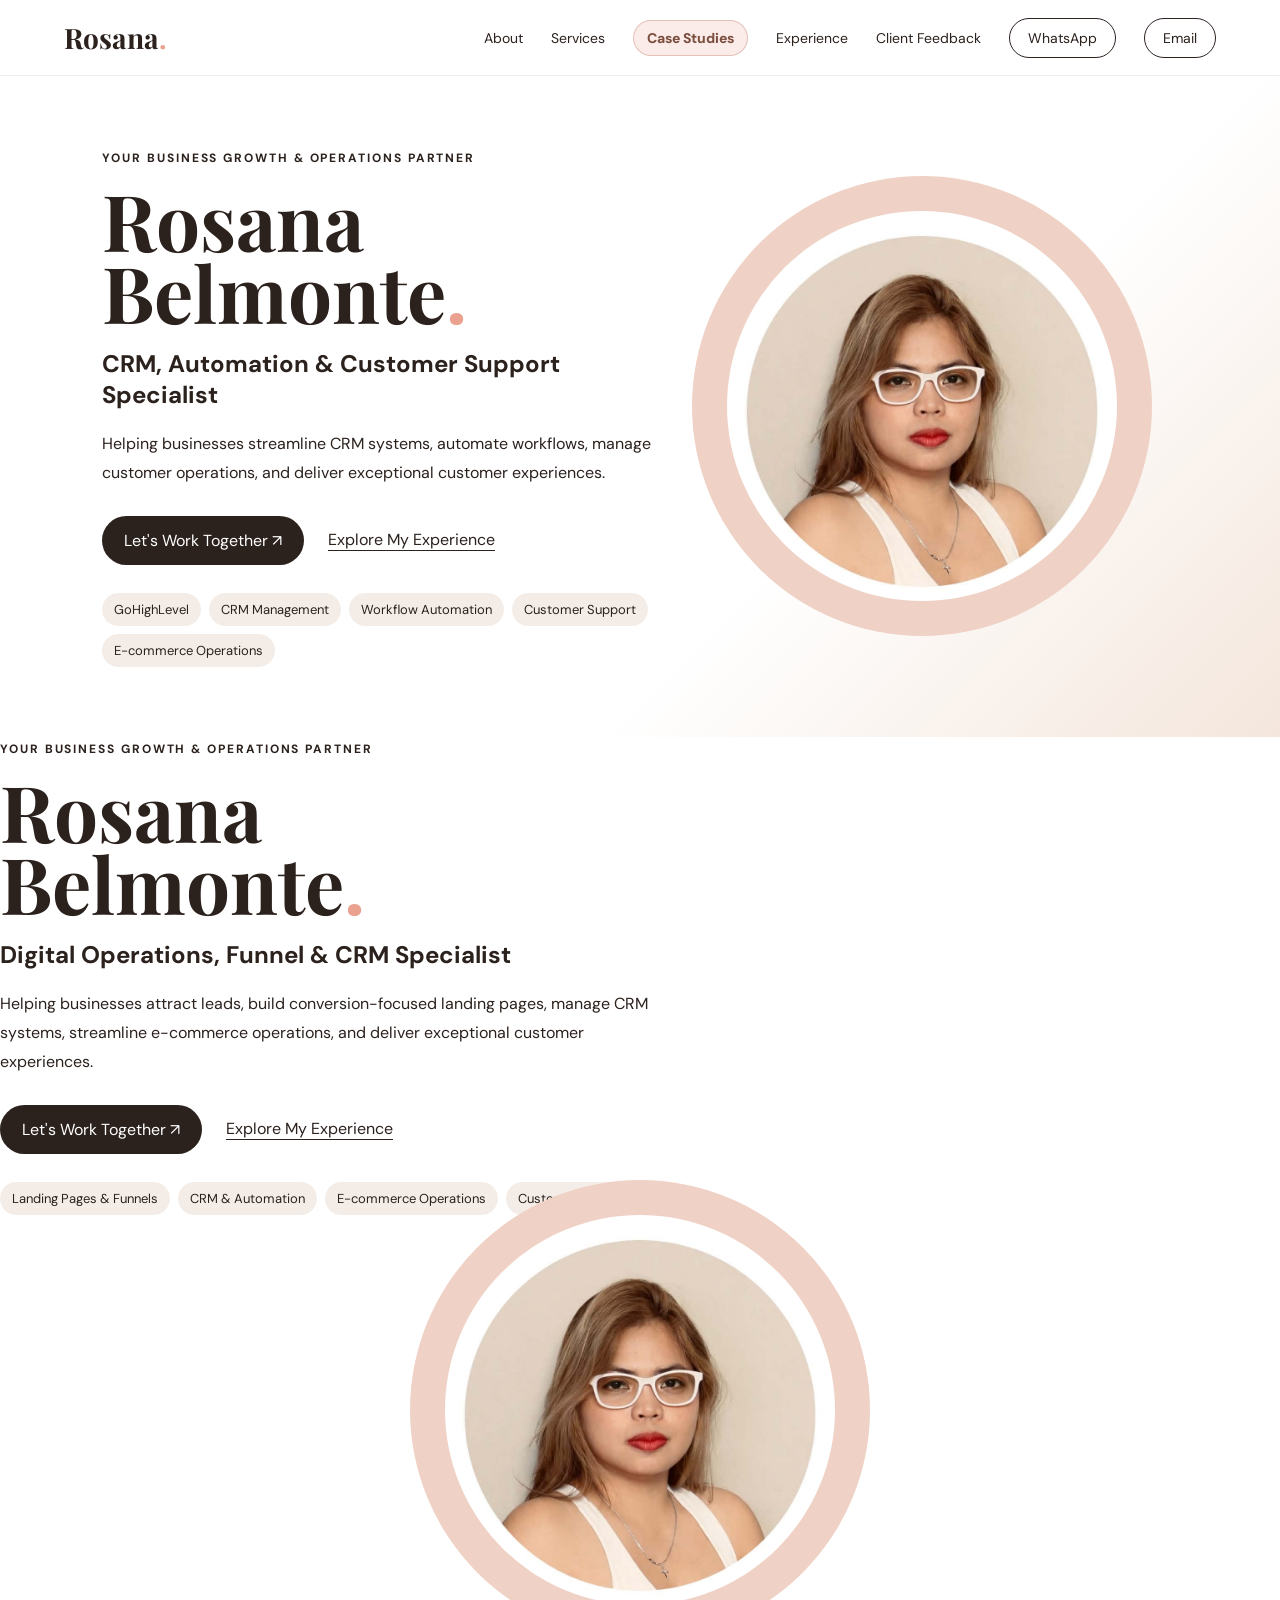
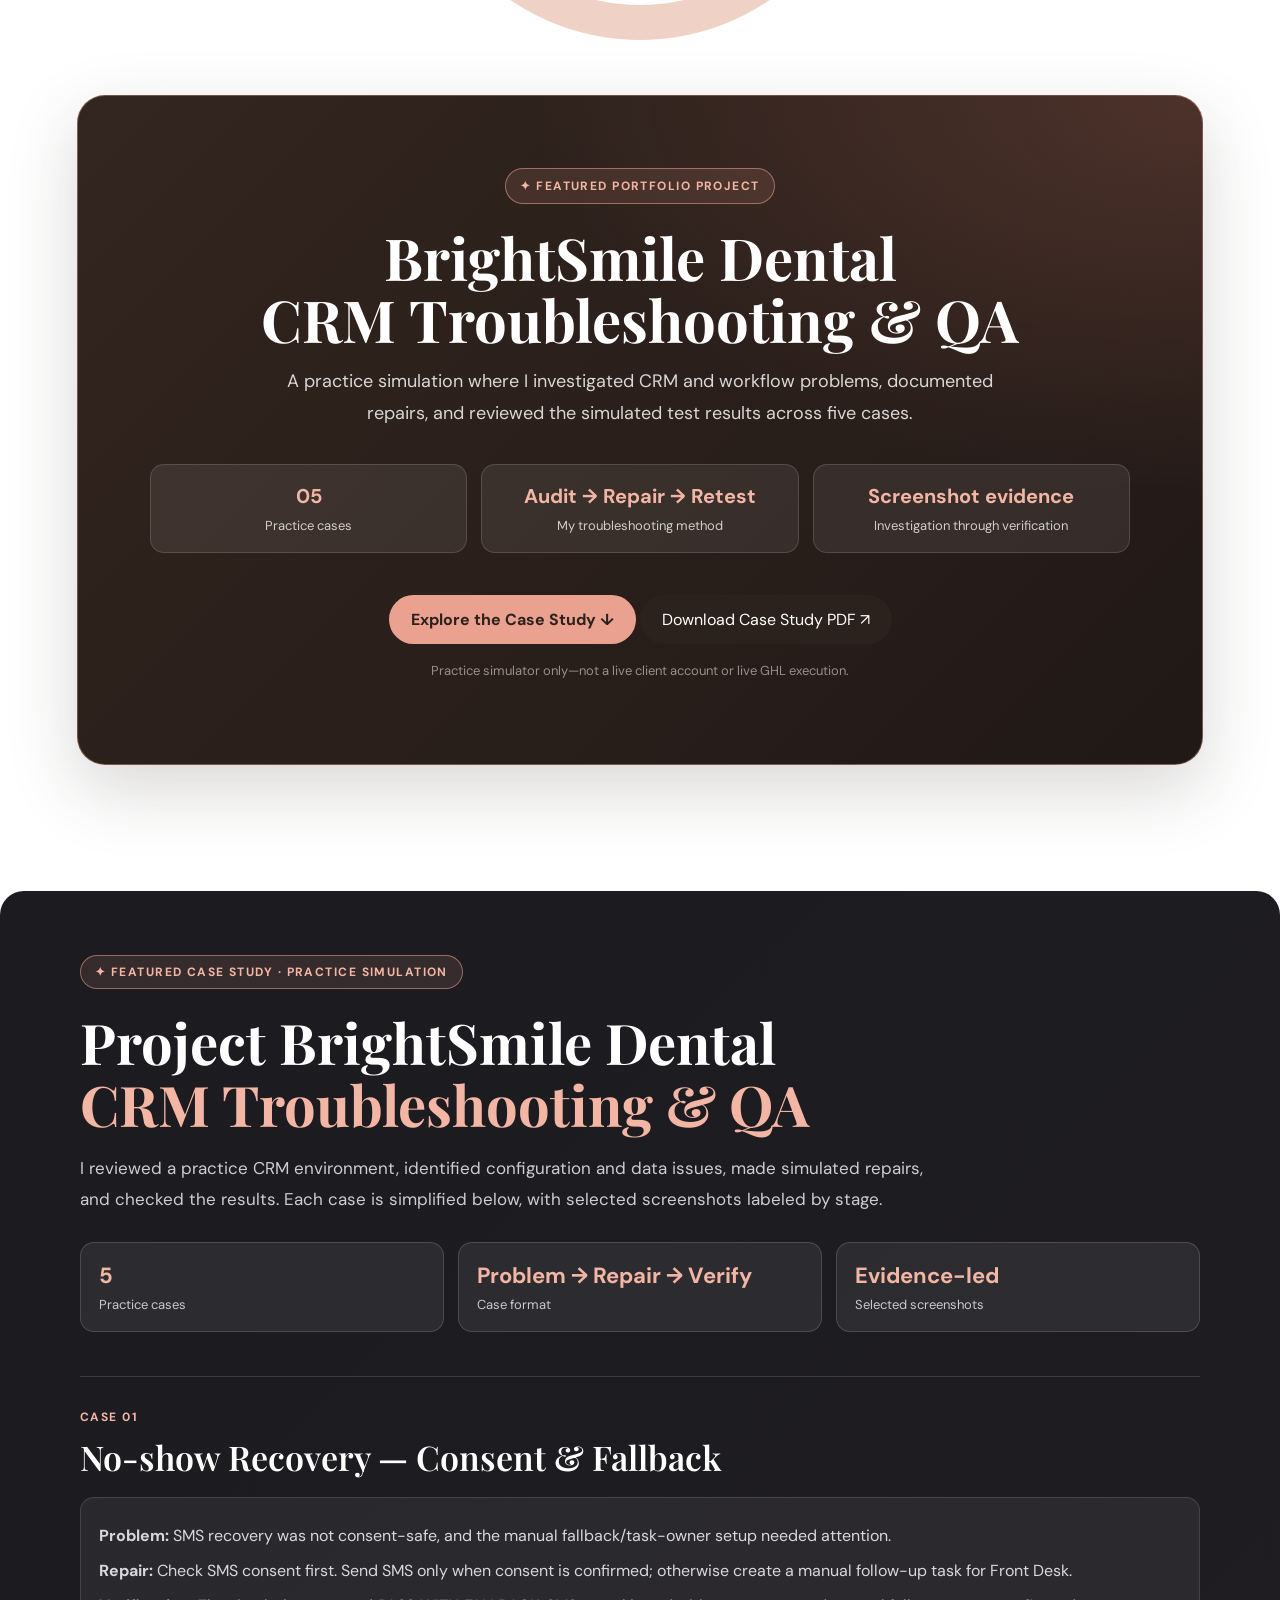
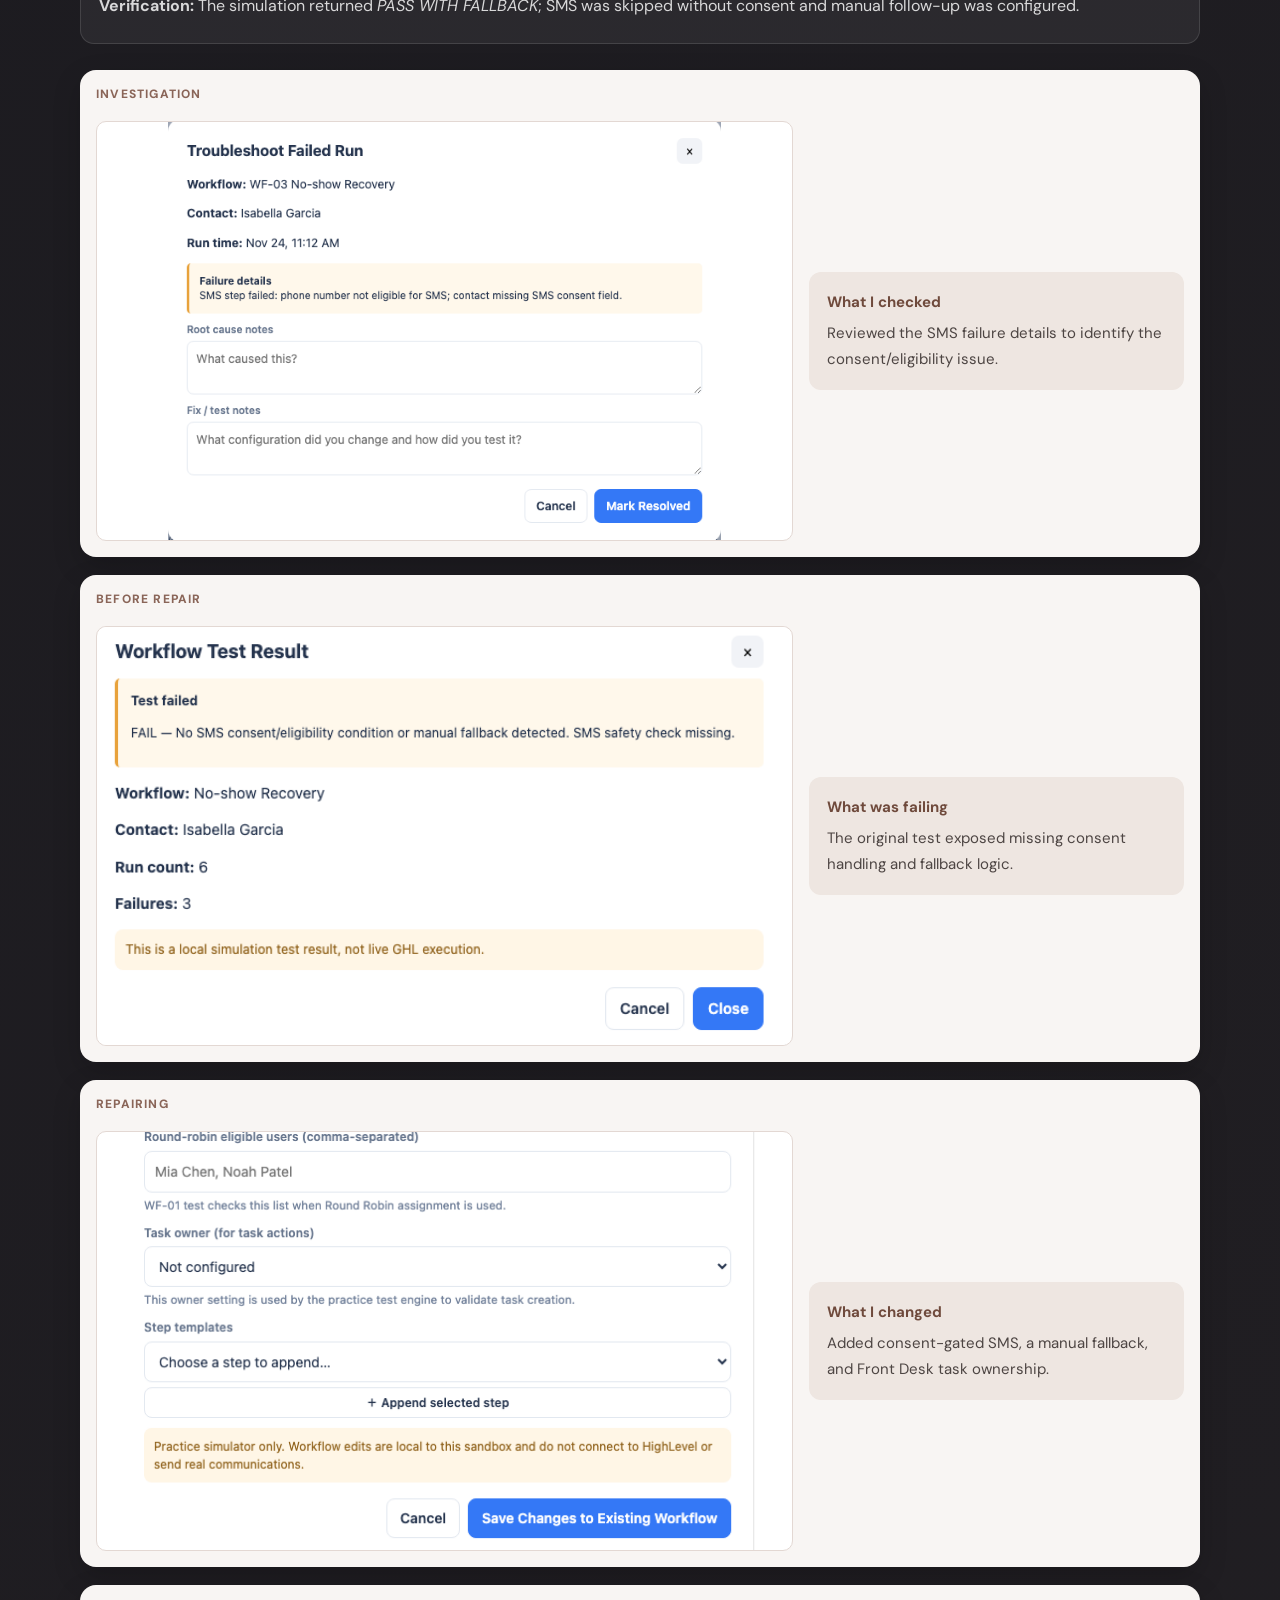
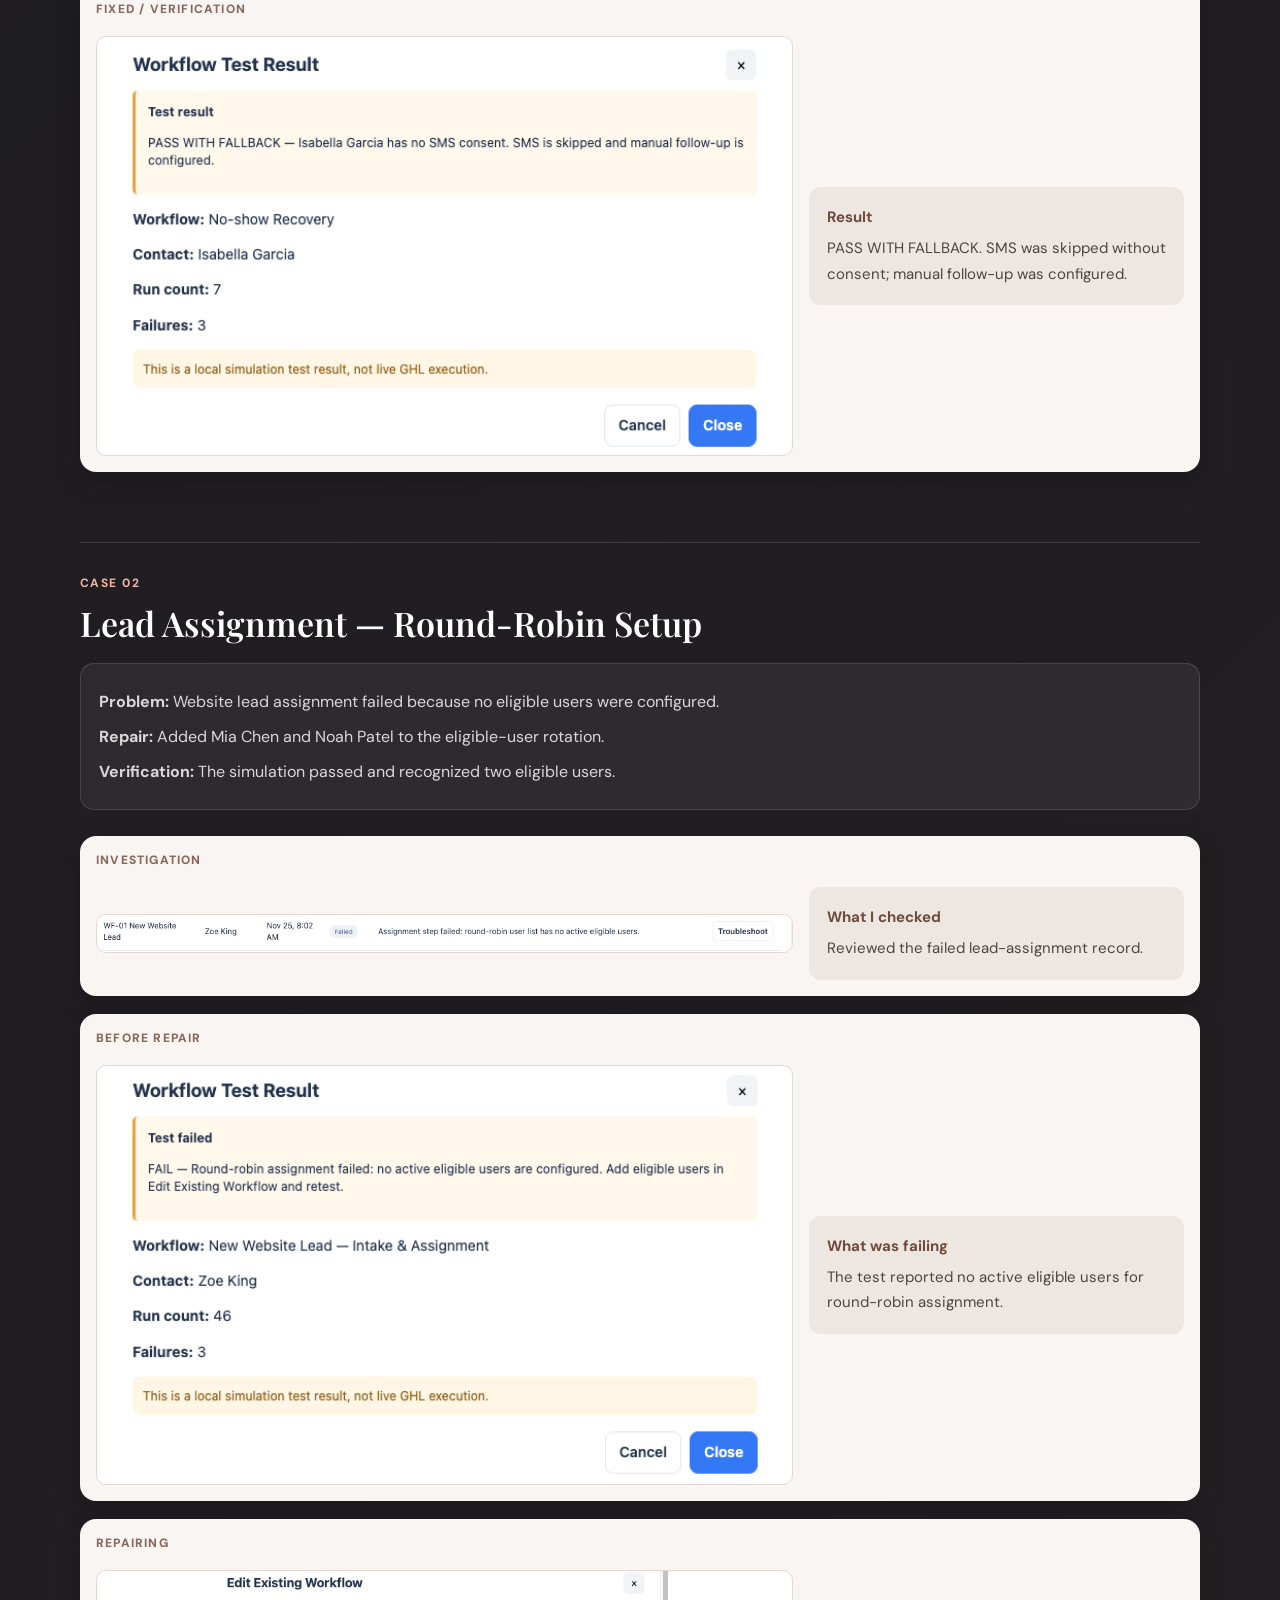
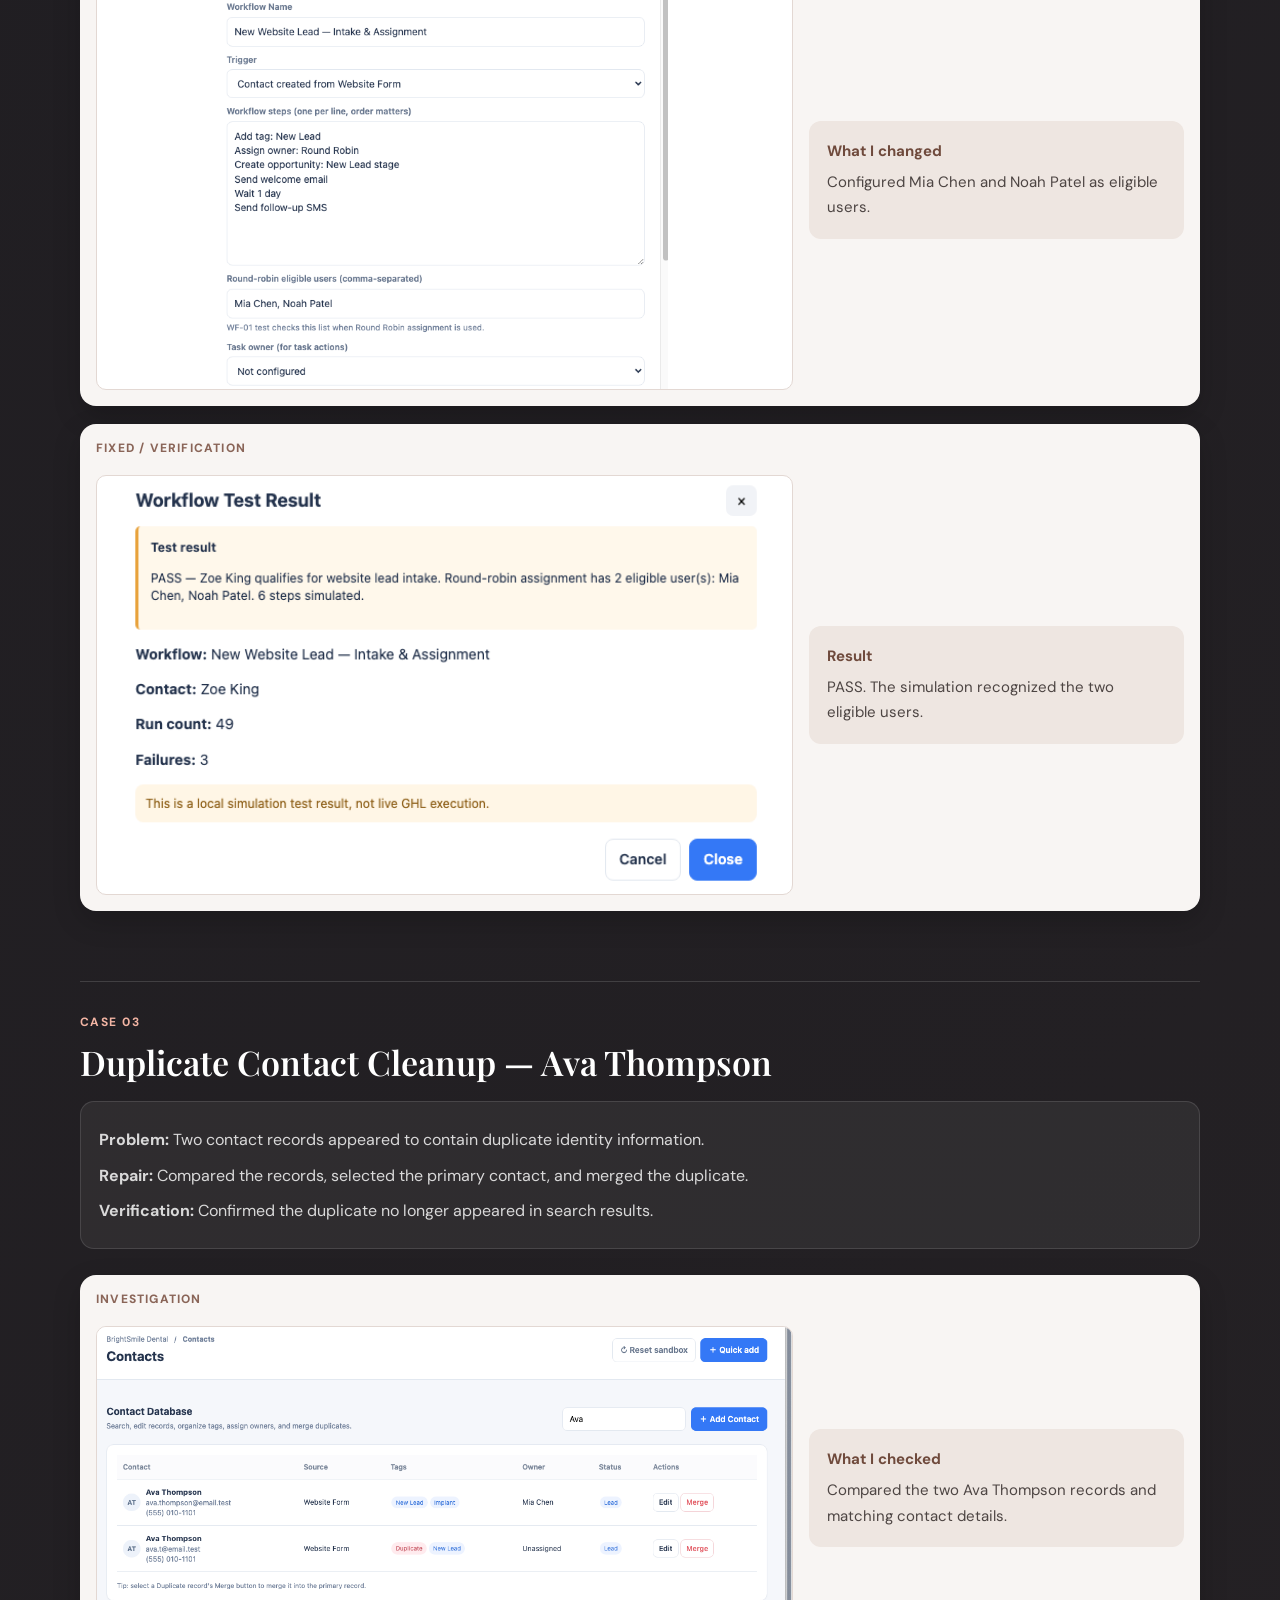
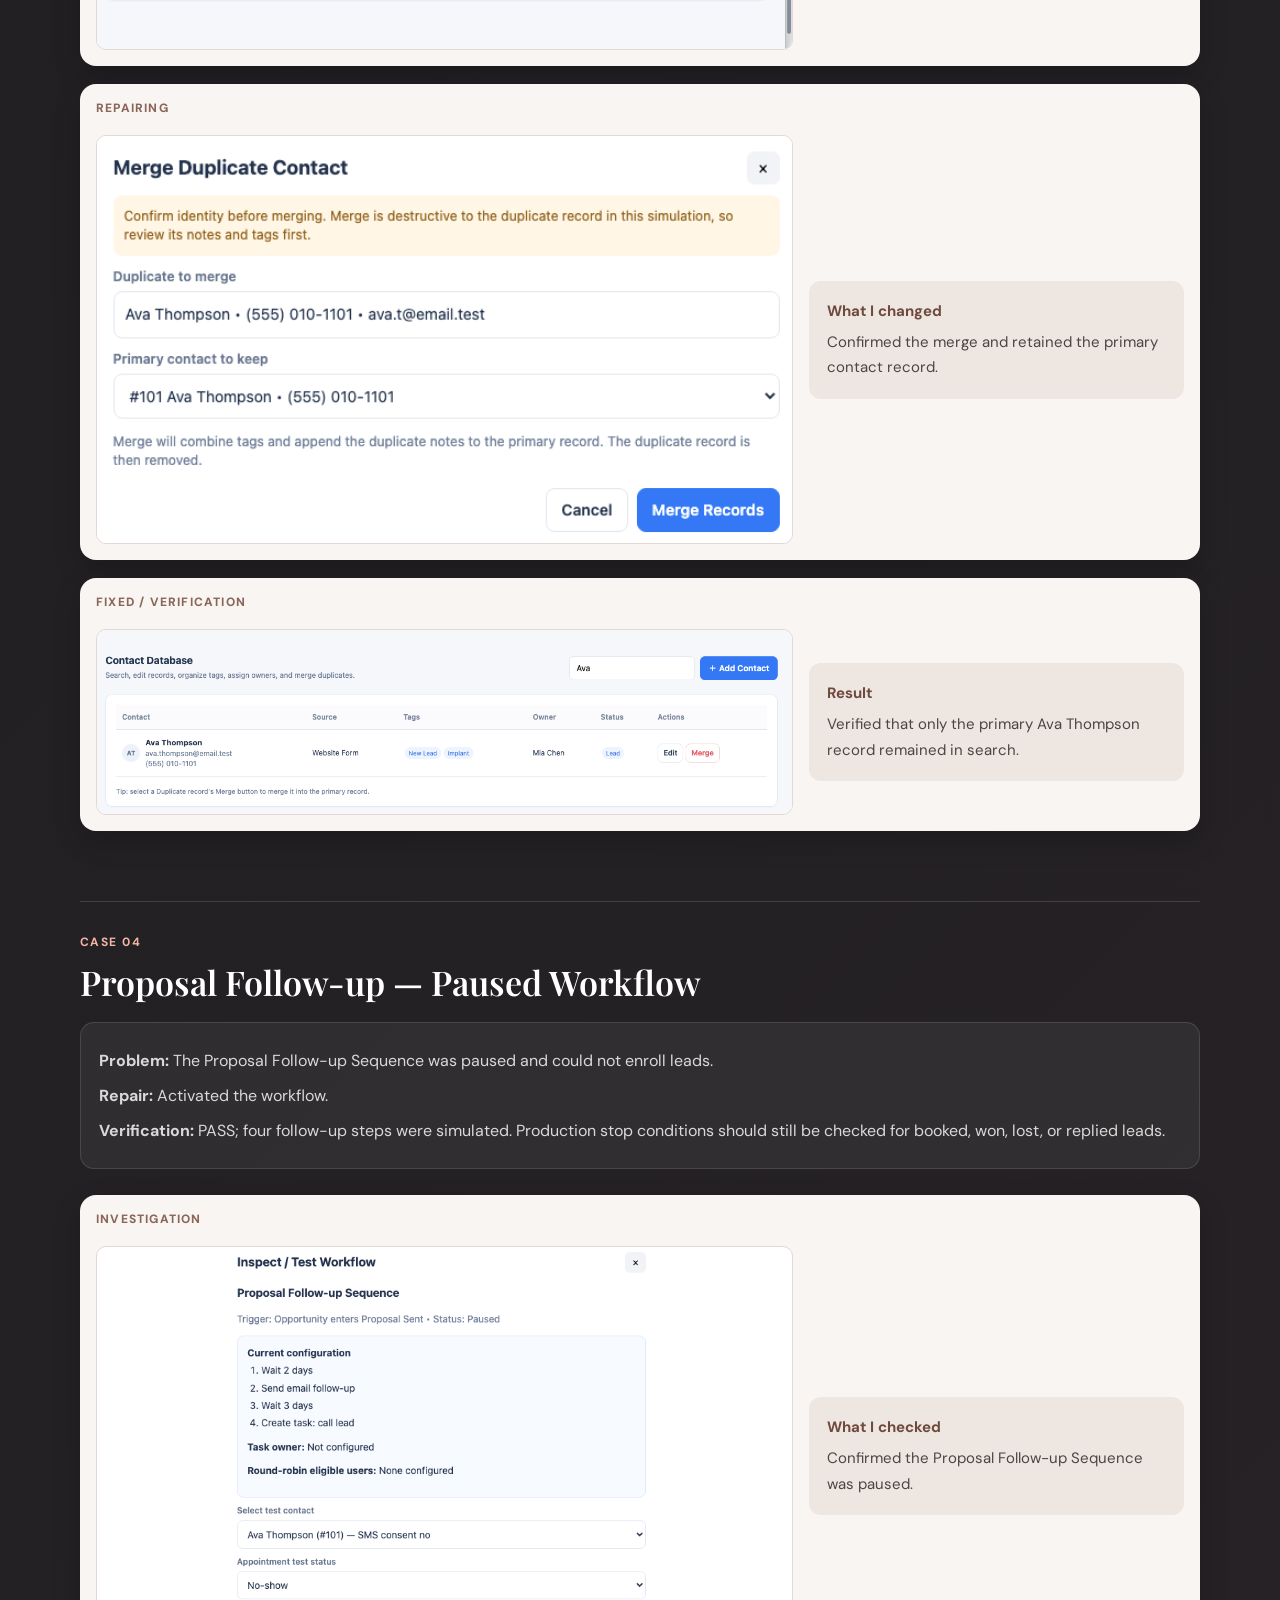
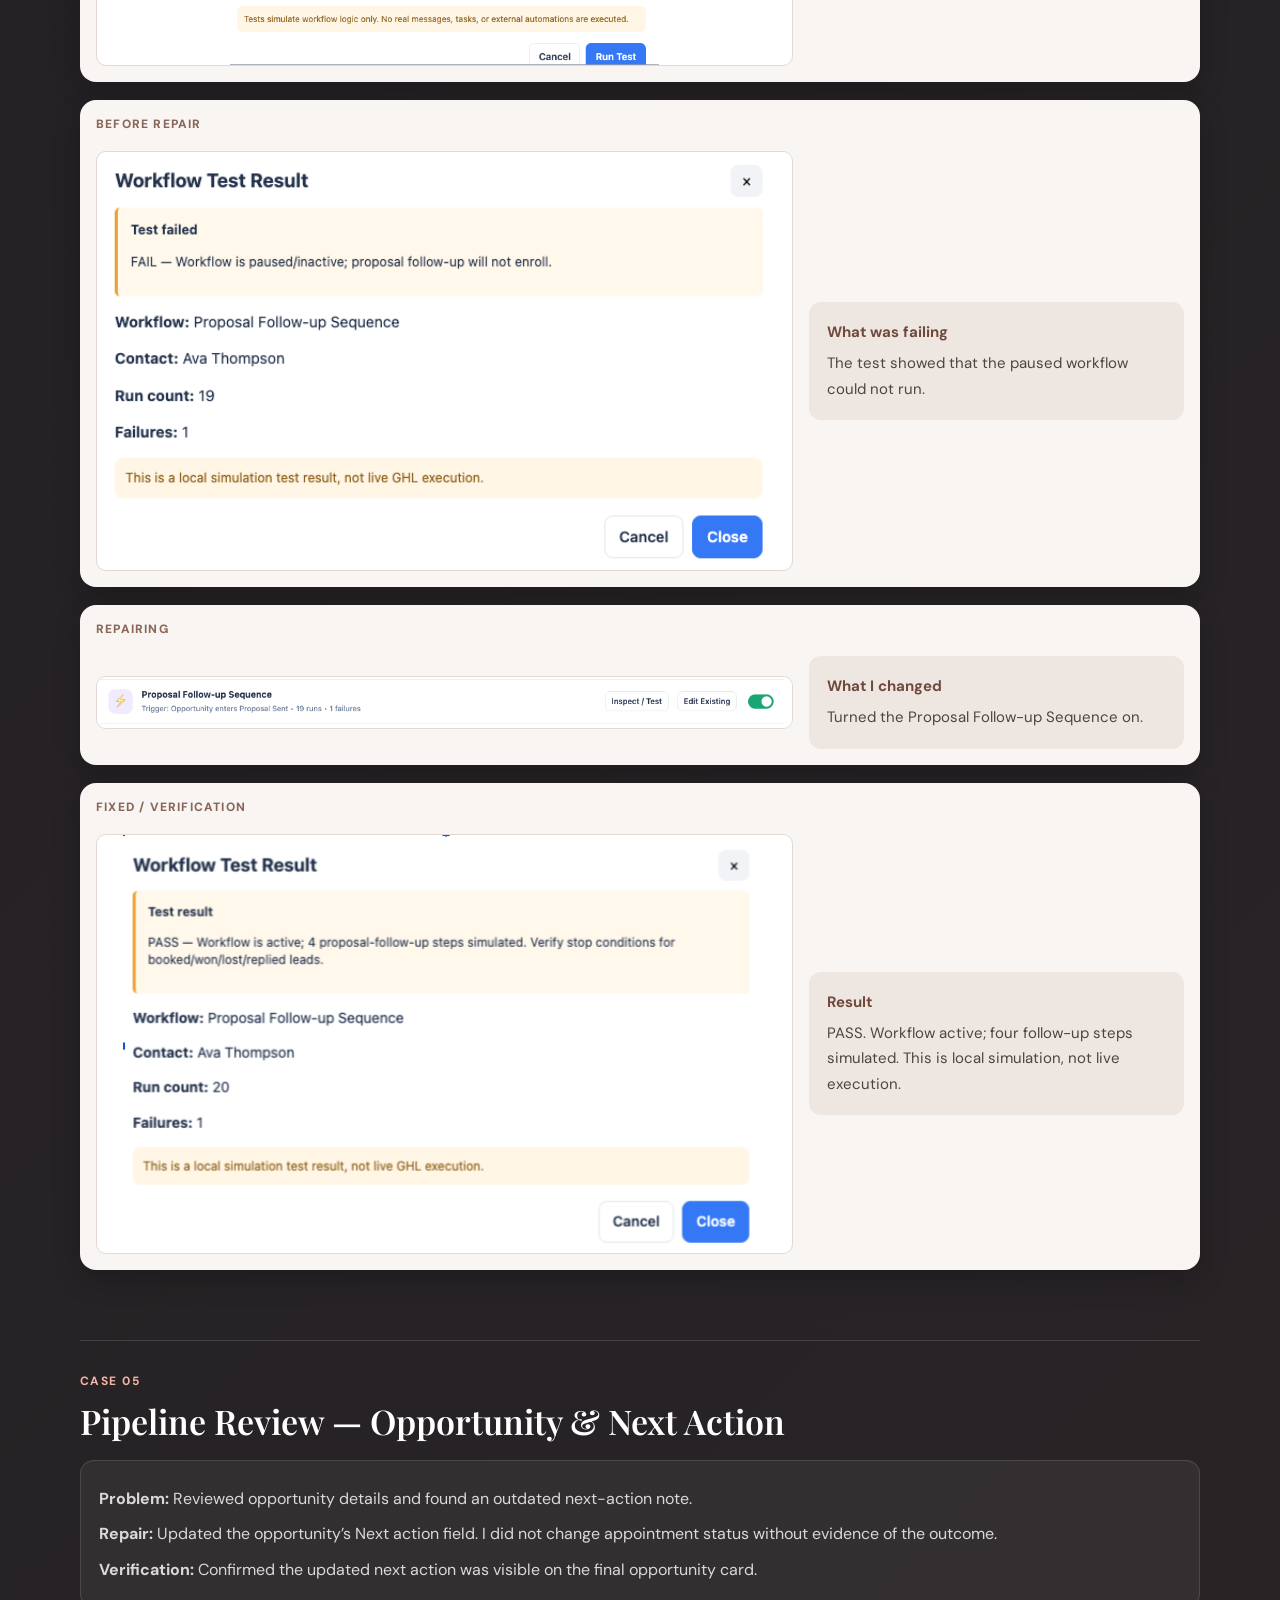
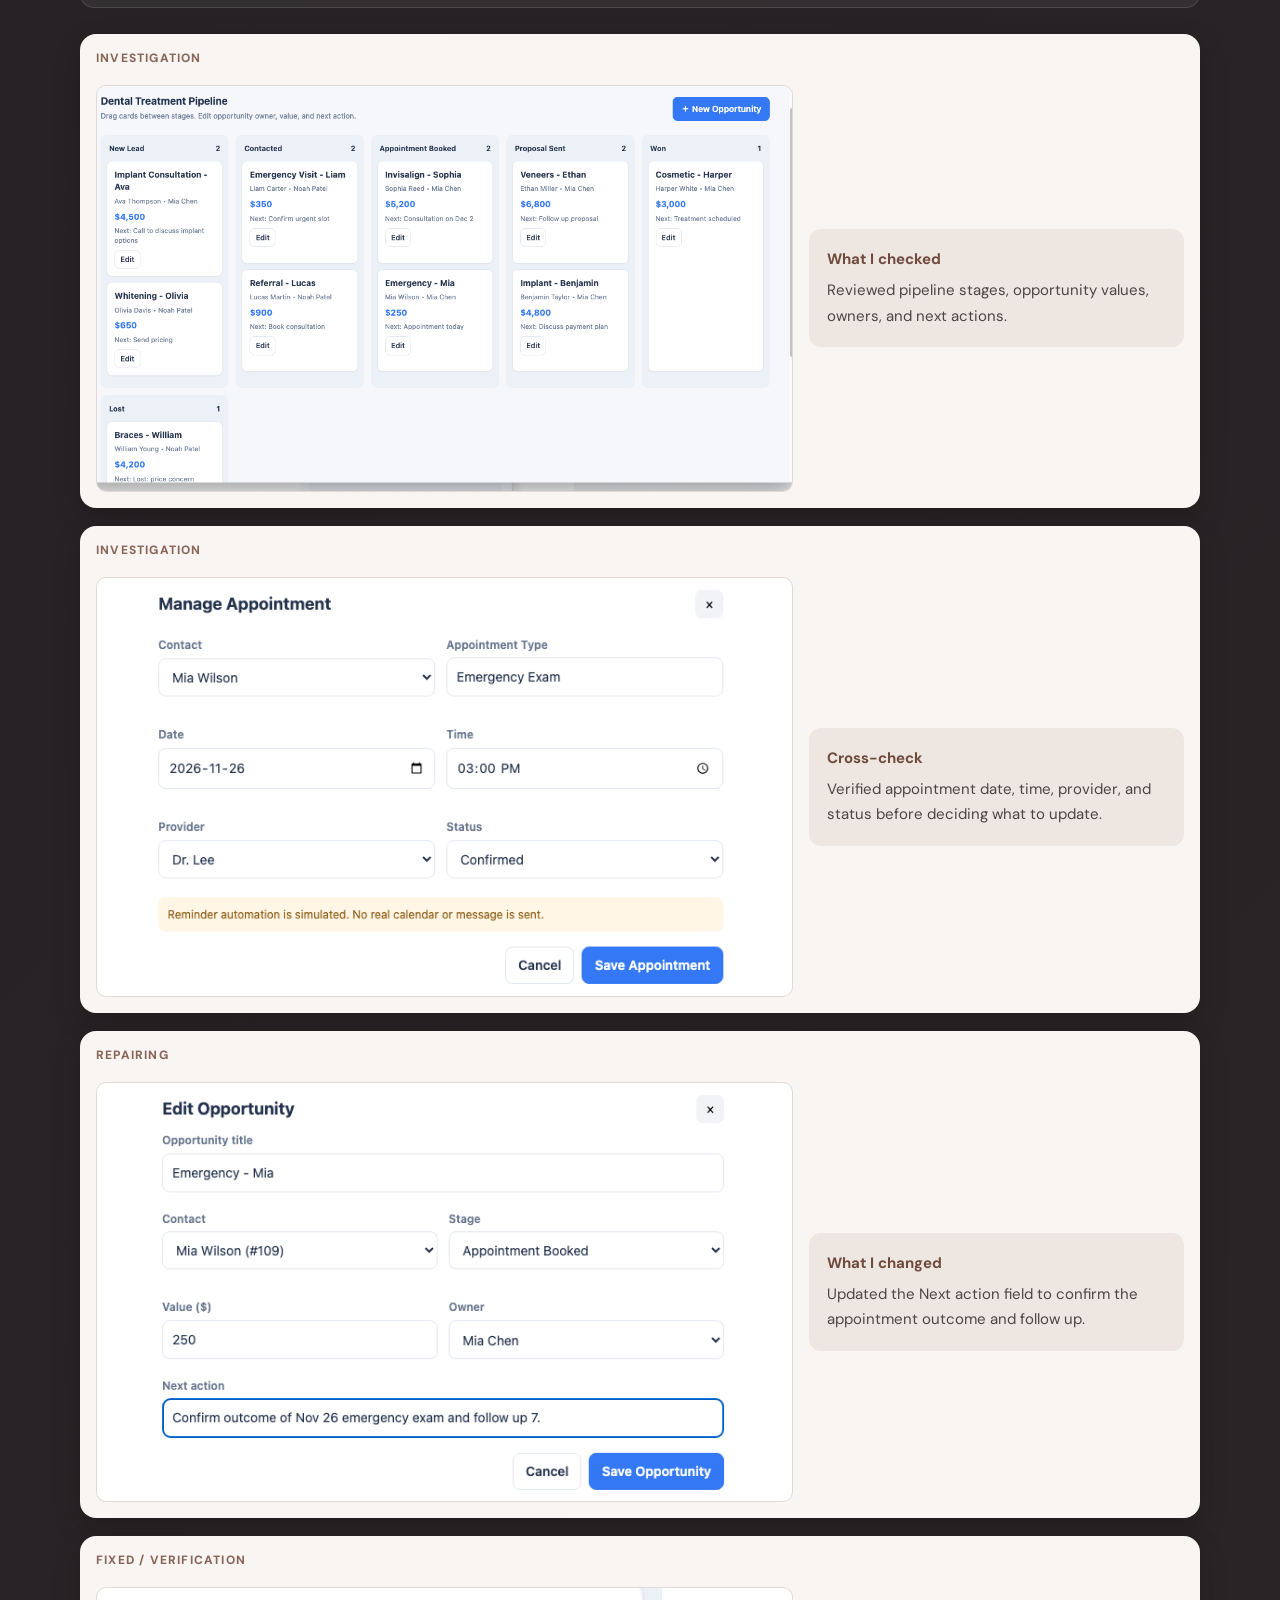
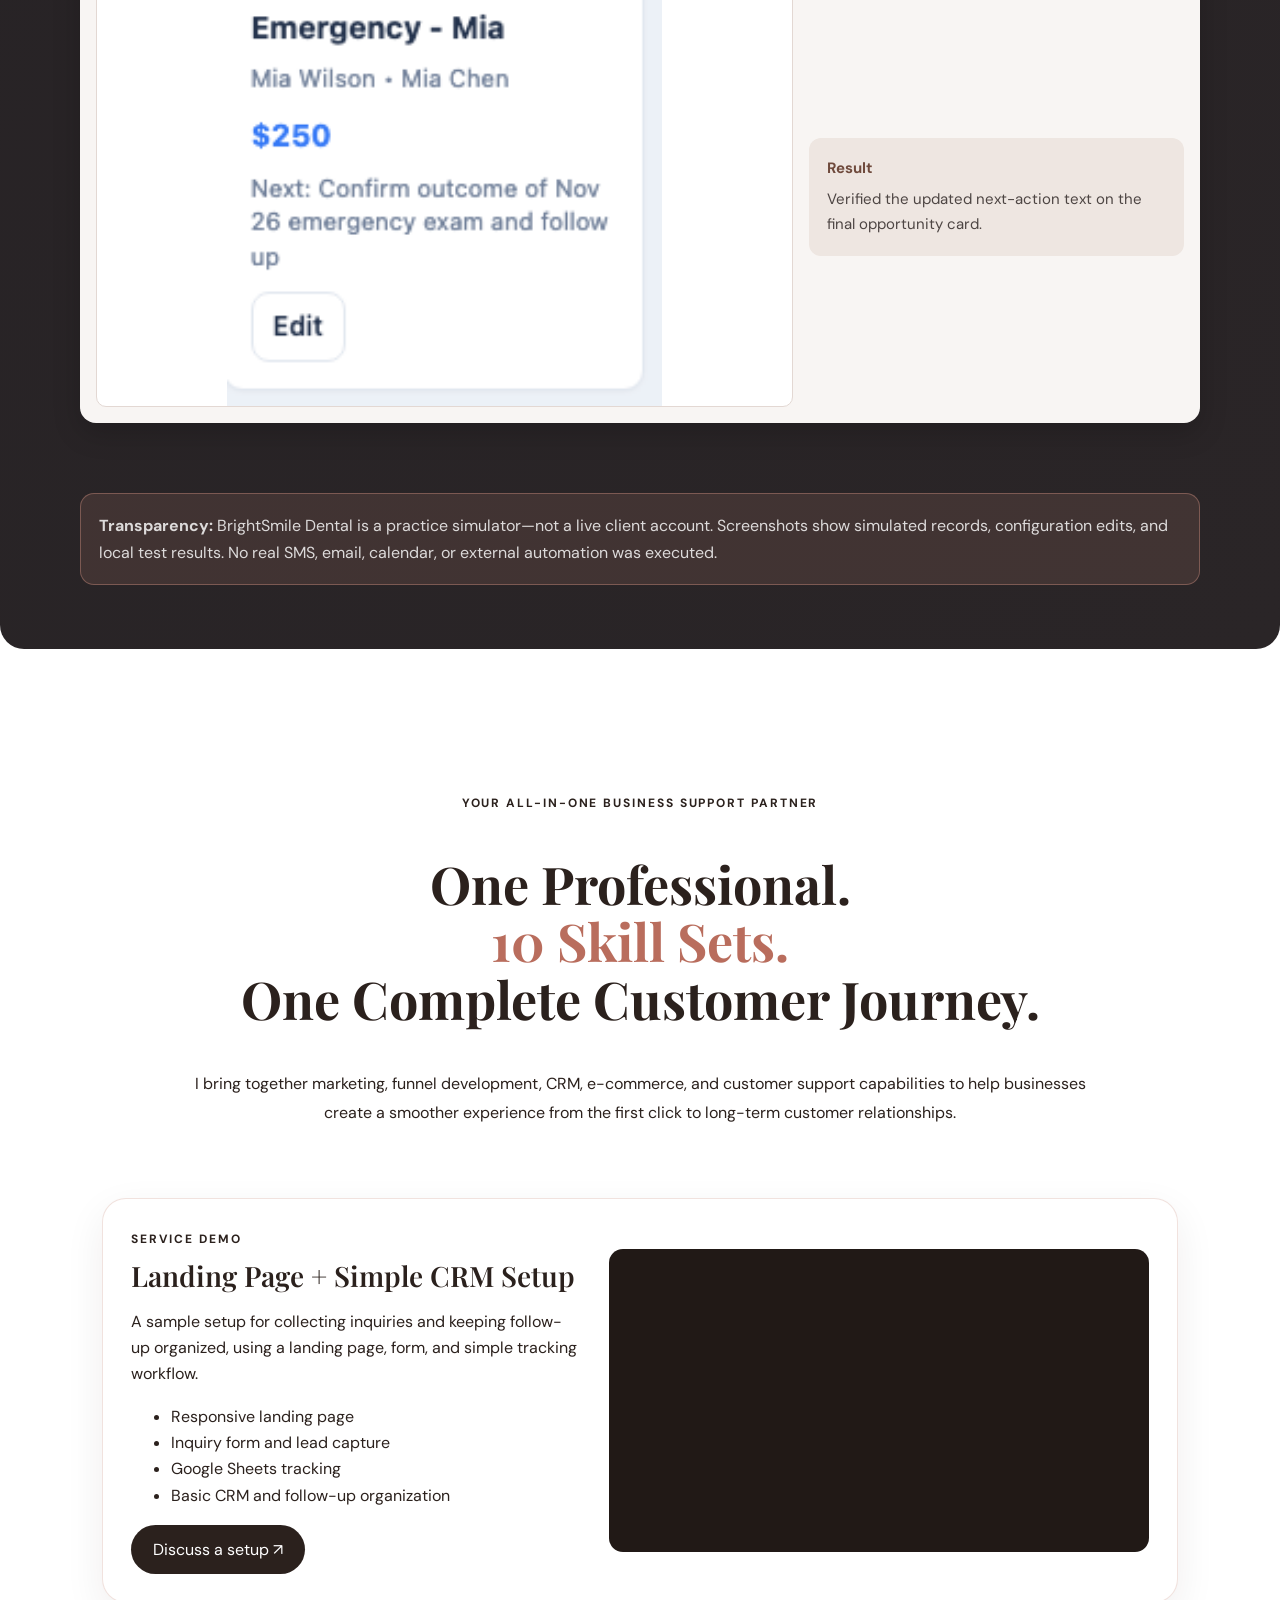
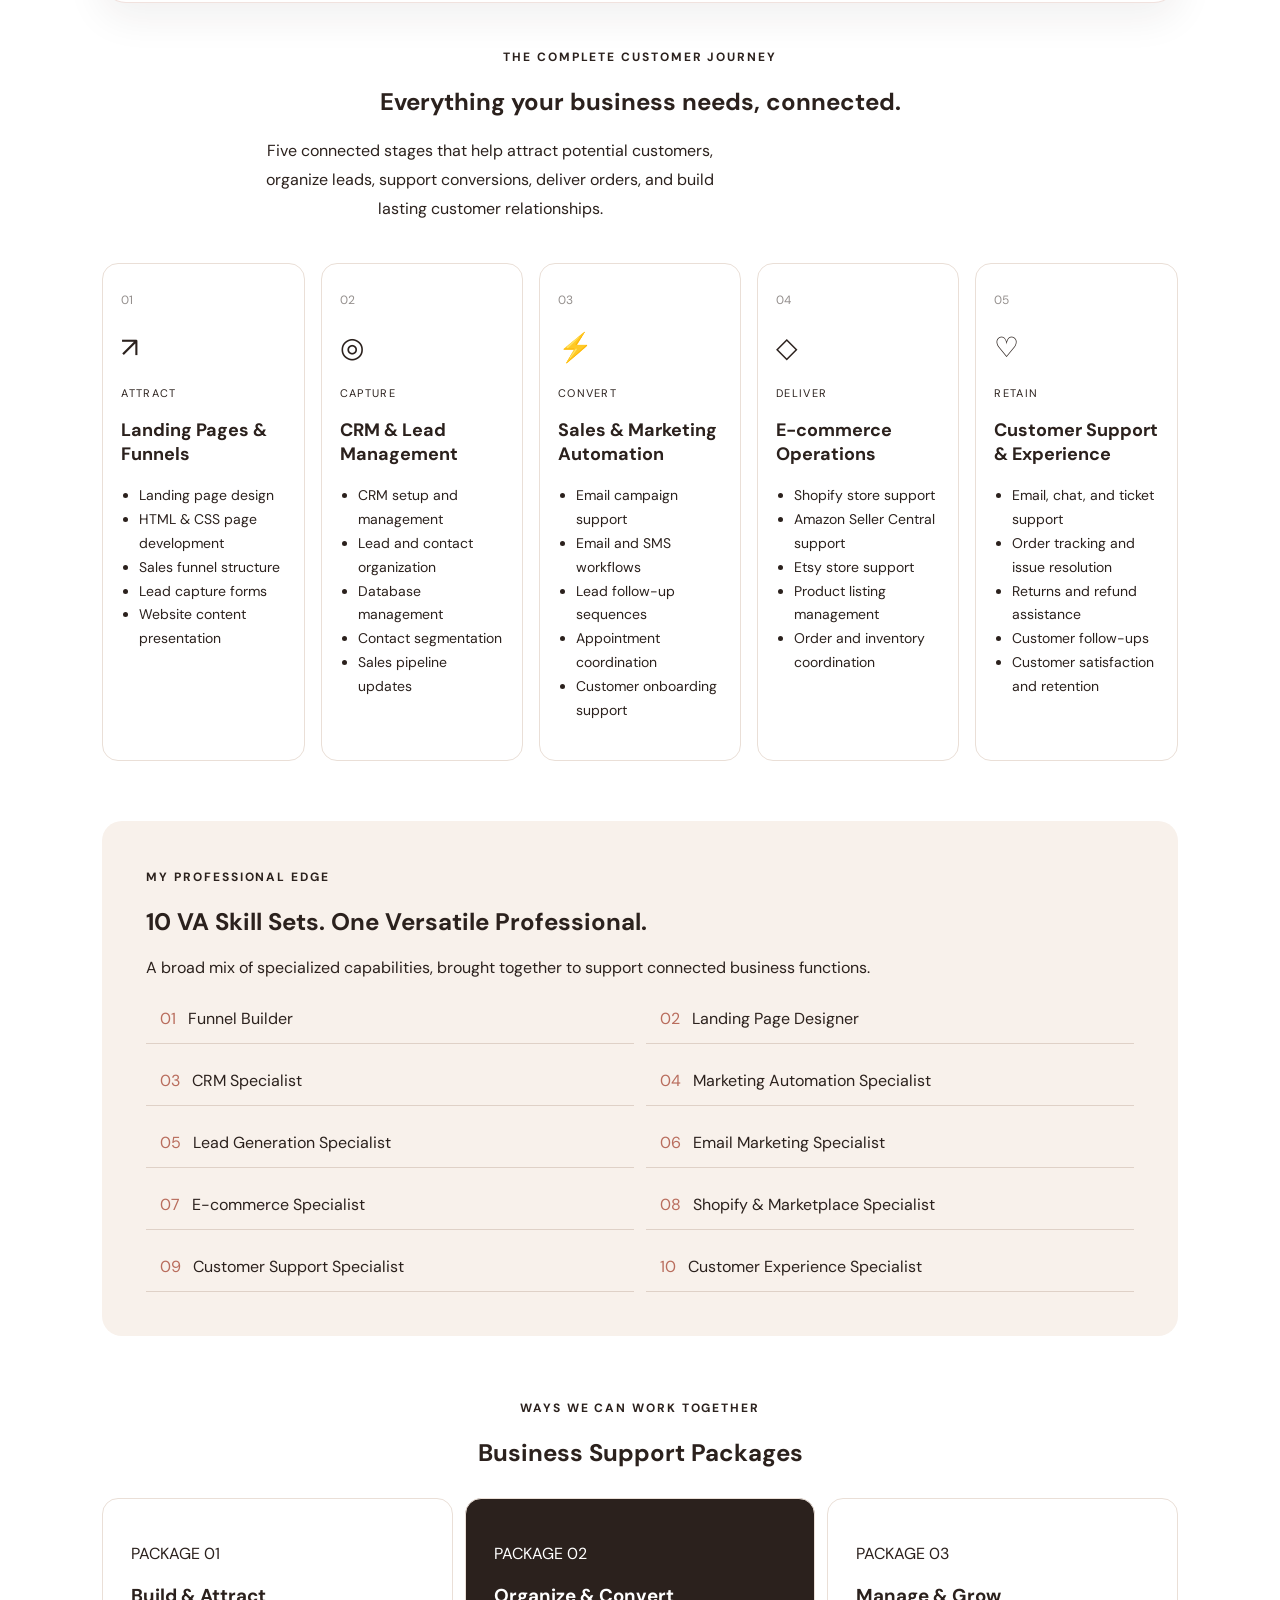
==== commit f95c09b0: "Revise hero section content in index.html Updated hero section with new title and subtitle." ====
--- a/portfolio-main/index.html
+++ b/portfolio-main/index.html
@@ -35,7 +35,7 @@
     </header>
 
     <main>
-        <section class="hero" id="home">
+        <section class="hero" id="home">     <div class="hero-copy">         <span class="eyebrow">             YOUR BUSINESS GROWTH & OPERATIONS PARTNER         </span>          <h1 class="hero-name">             Rosana<br>Belmonte<span>.</span>         </h1>          <h2 class="hero-subtitle">             CRM, Automation &amp; Customer Support Specialist         </h2>          <p class="hero-description">             Helping businesses streamline CRM systems, automate workflows,             manage customer operations, and deliver exceptional customer experiences.         </p>          <div class="hero-actions">             <a href="#contact" class="button">                 Let's Work Together ↗             </a>              <a href="#experience" class="text-link">                 Explore My Experience             </a>         </div>          <div class="hero-skills">             <span>GoHighLevel</span>             <span>CRM Management</span>             <span>Workflow Automation</span>             <span>Customer Support</span>             <span>E-commerce Operations</span>         </div>     </div>      <div class="hero-visual">         <div class="portrait-decoration"></div>          <img             src="images/portrait.jpg"             alt="Rosana Belmonte"             class="hero-photo"         >     </div> </section>
             <div class="hero-copy">
                 <span class="eyebrow">YOUR BUSINESS GROWTH & OPERATIONS PARTNER</span>
                 <h1 class="hero-name">Rosana<br>Belmonte<span>.</span></h1>
@@ -198,4 +198,4 @@
 </div>
 <script src="script.js"></script>
 </body>
-</html>+</html>
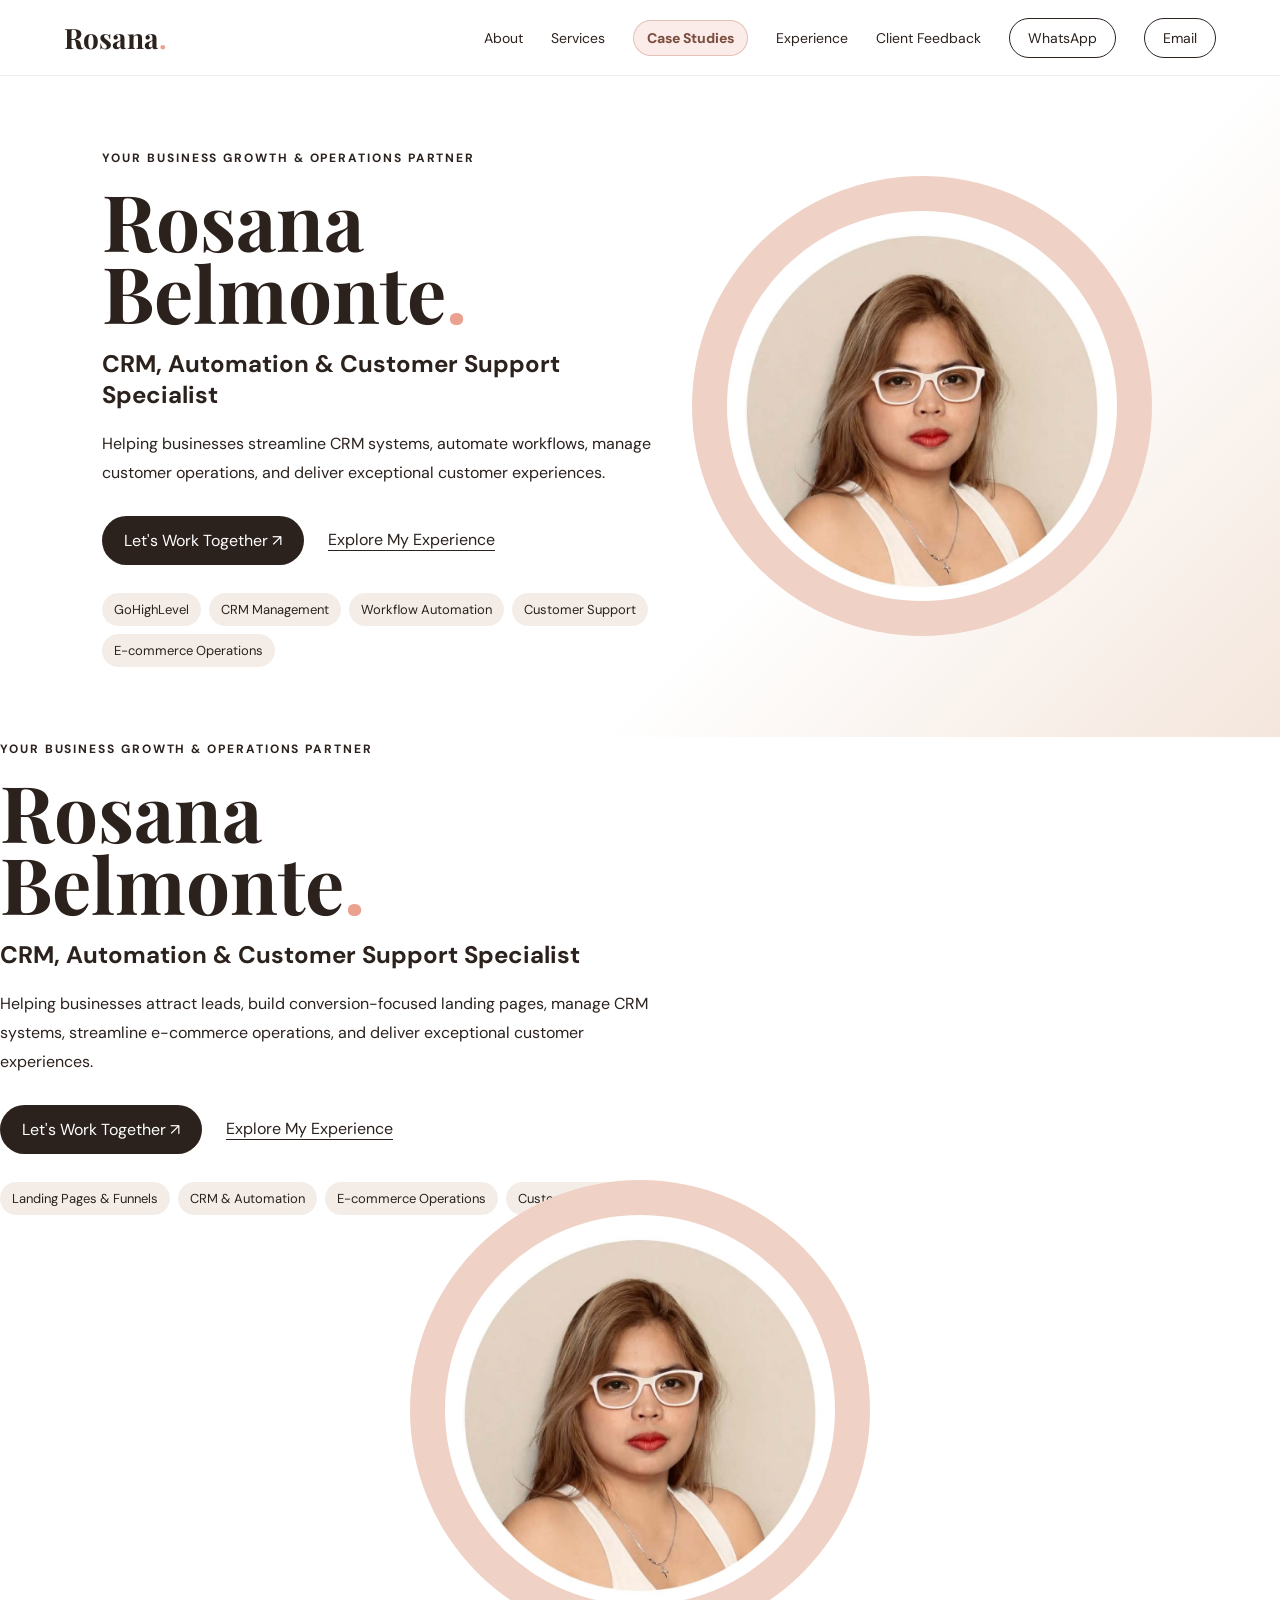
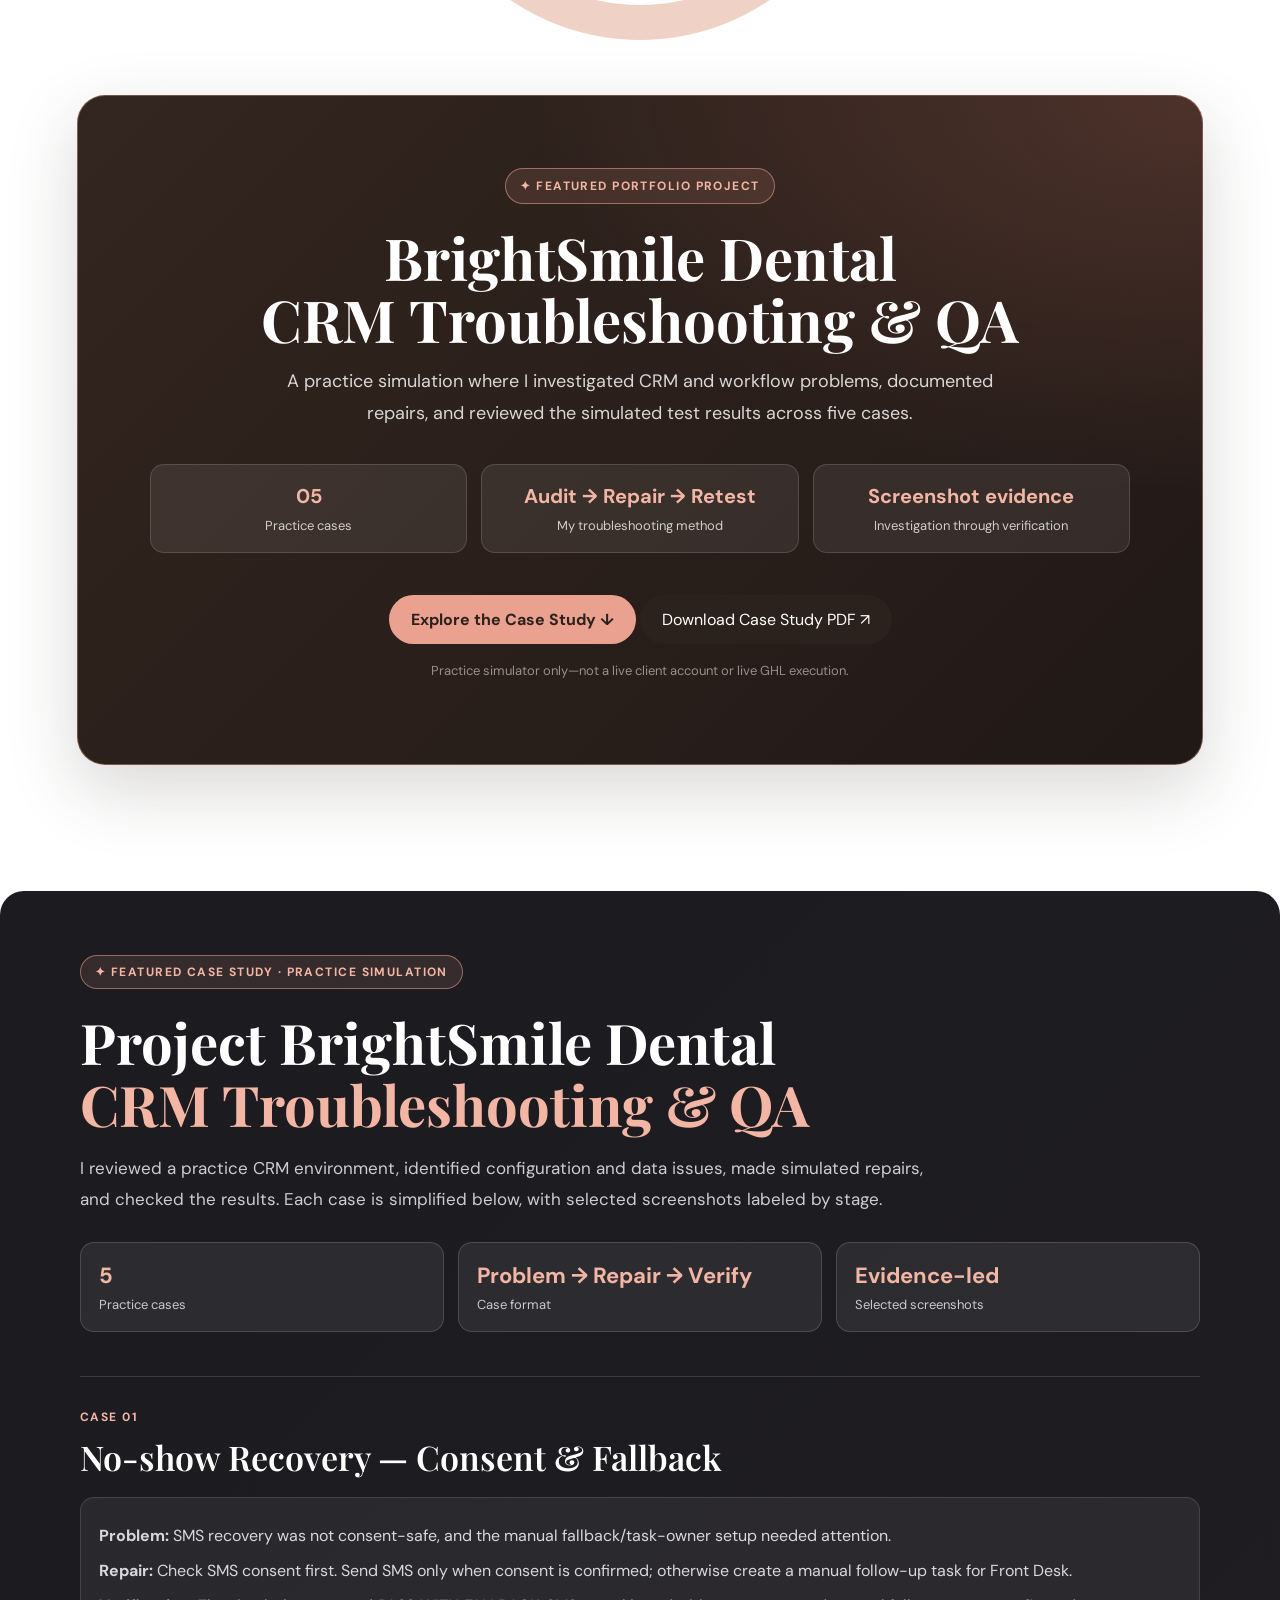
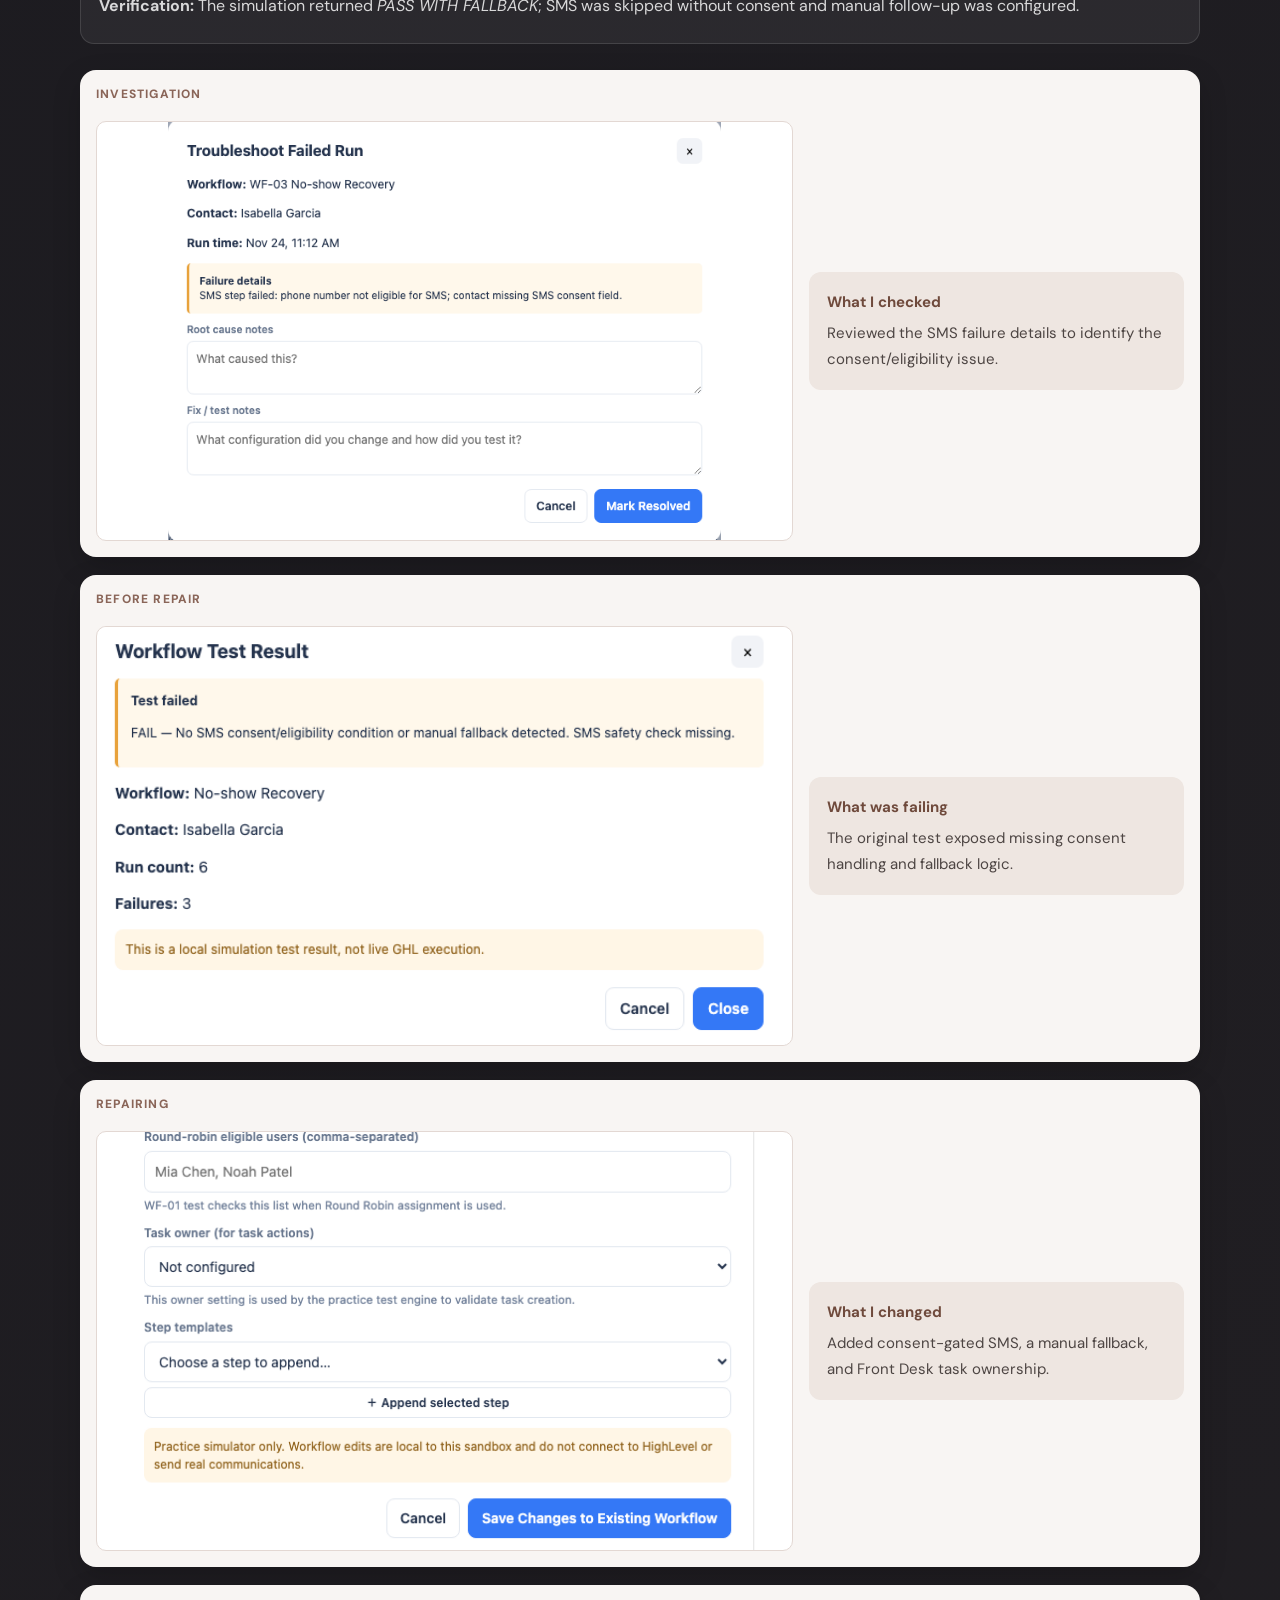
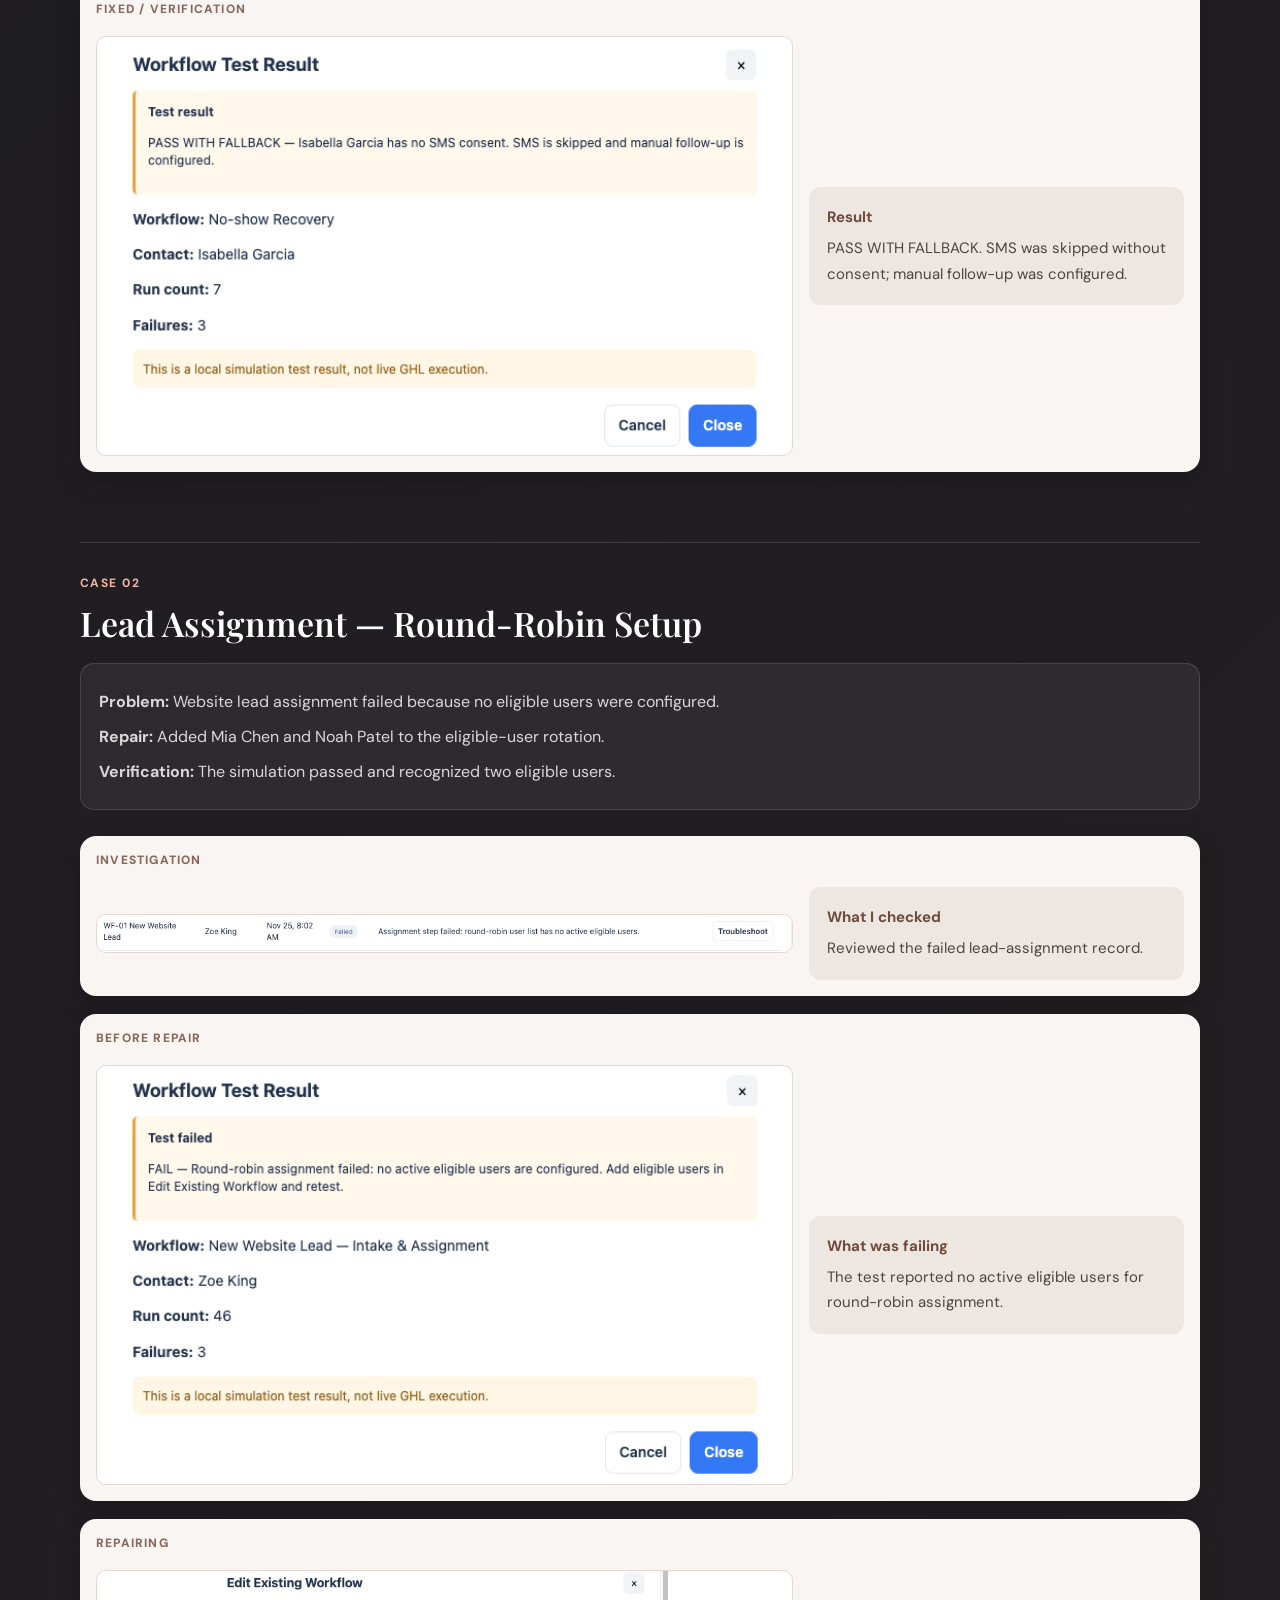
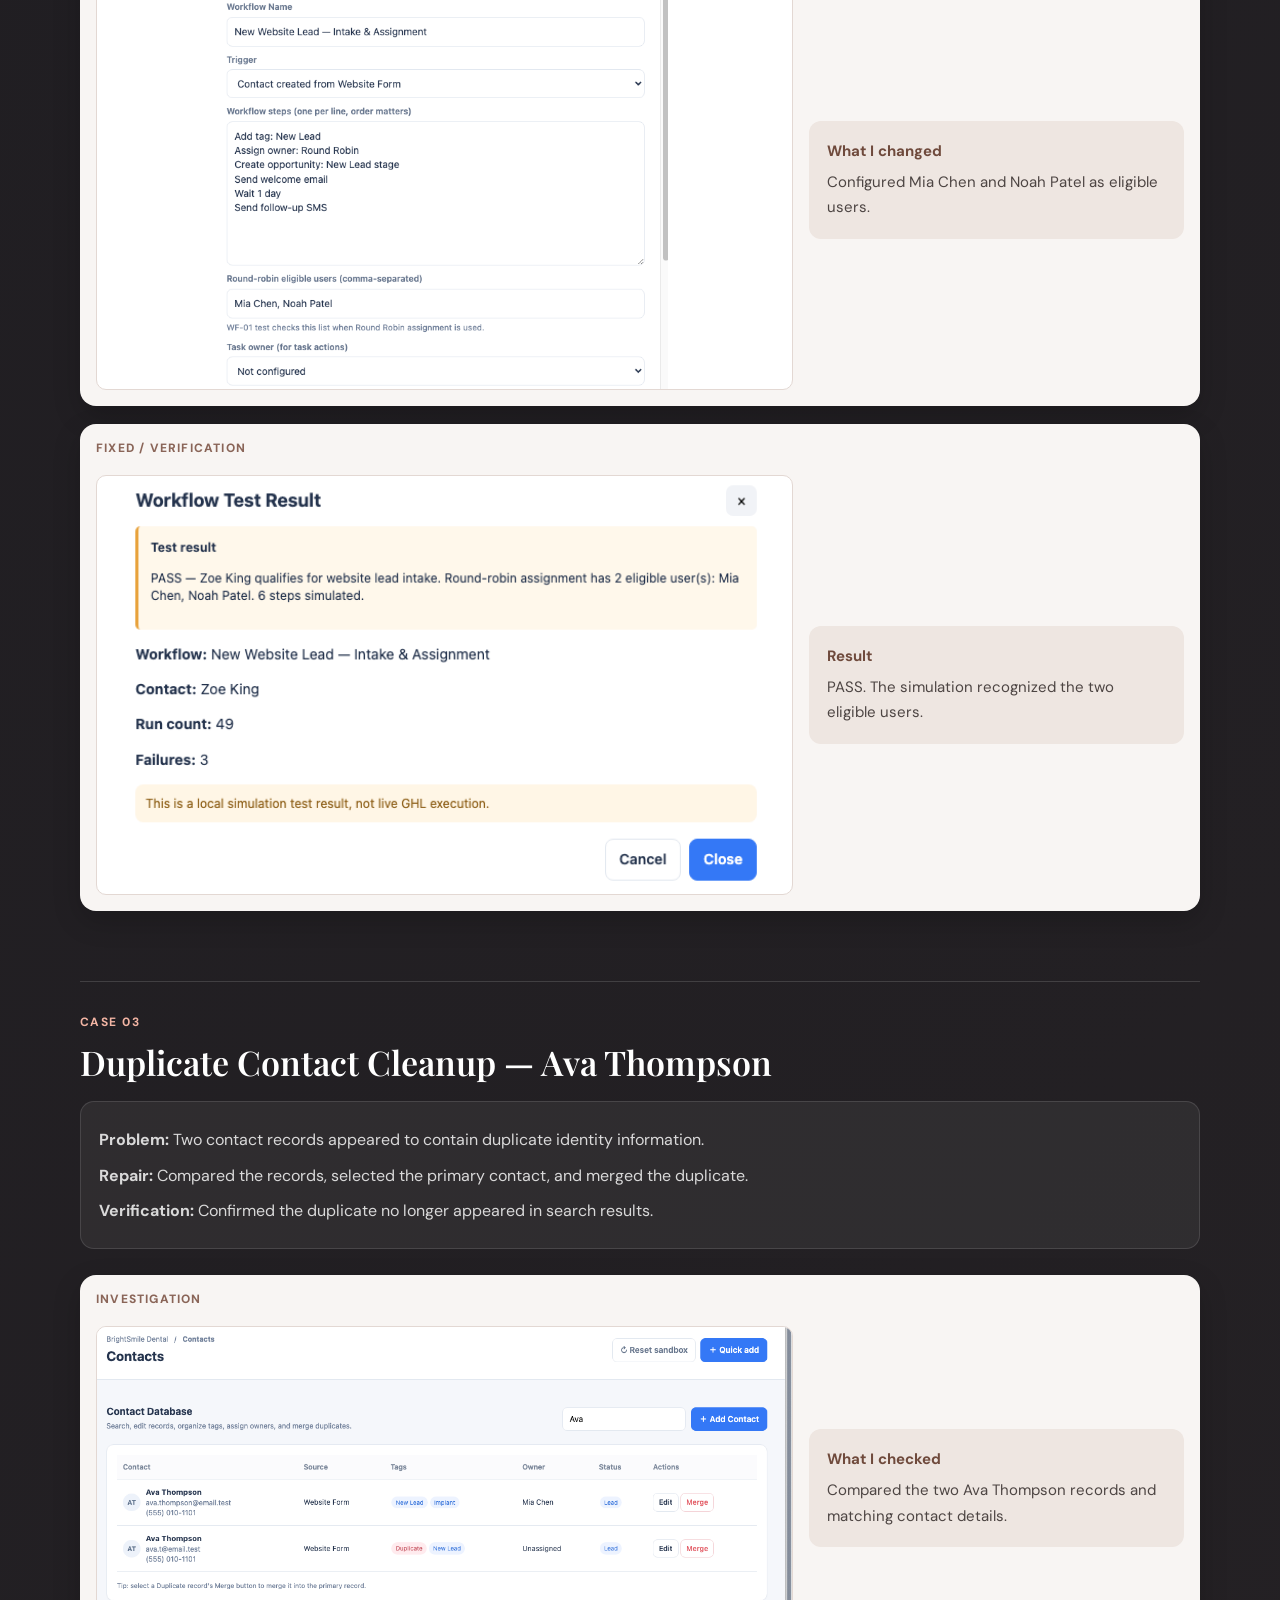
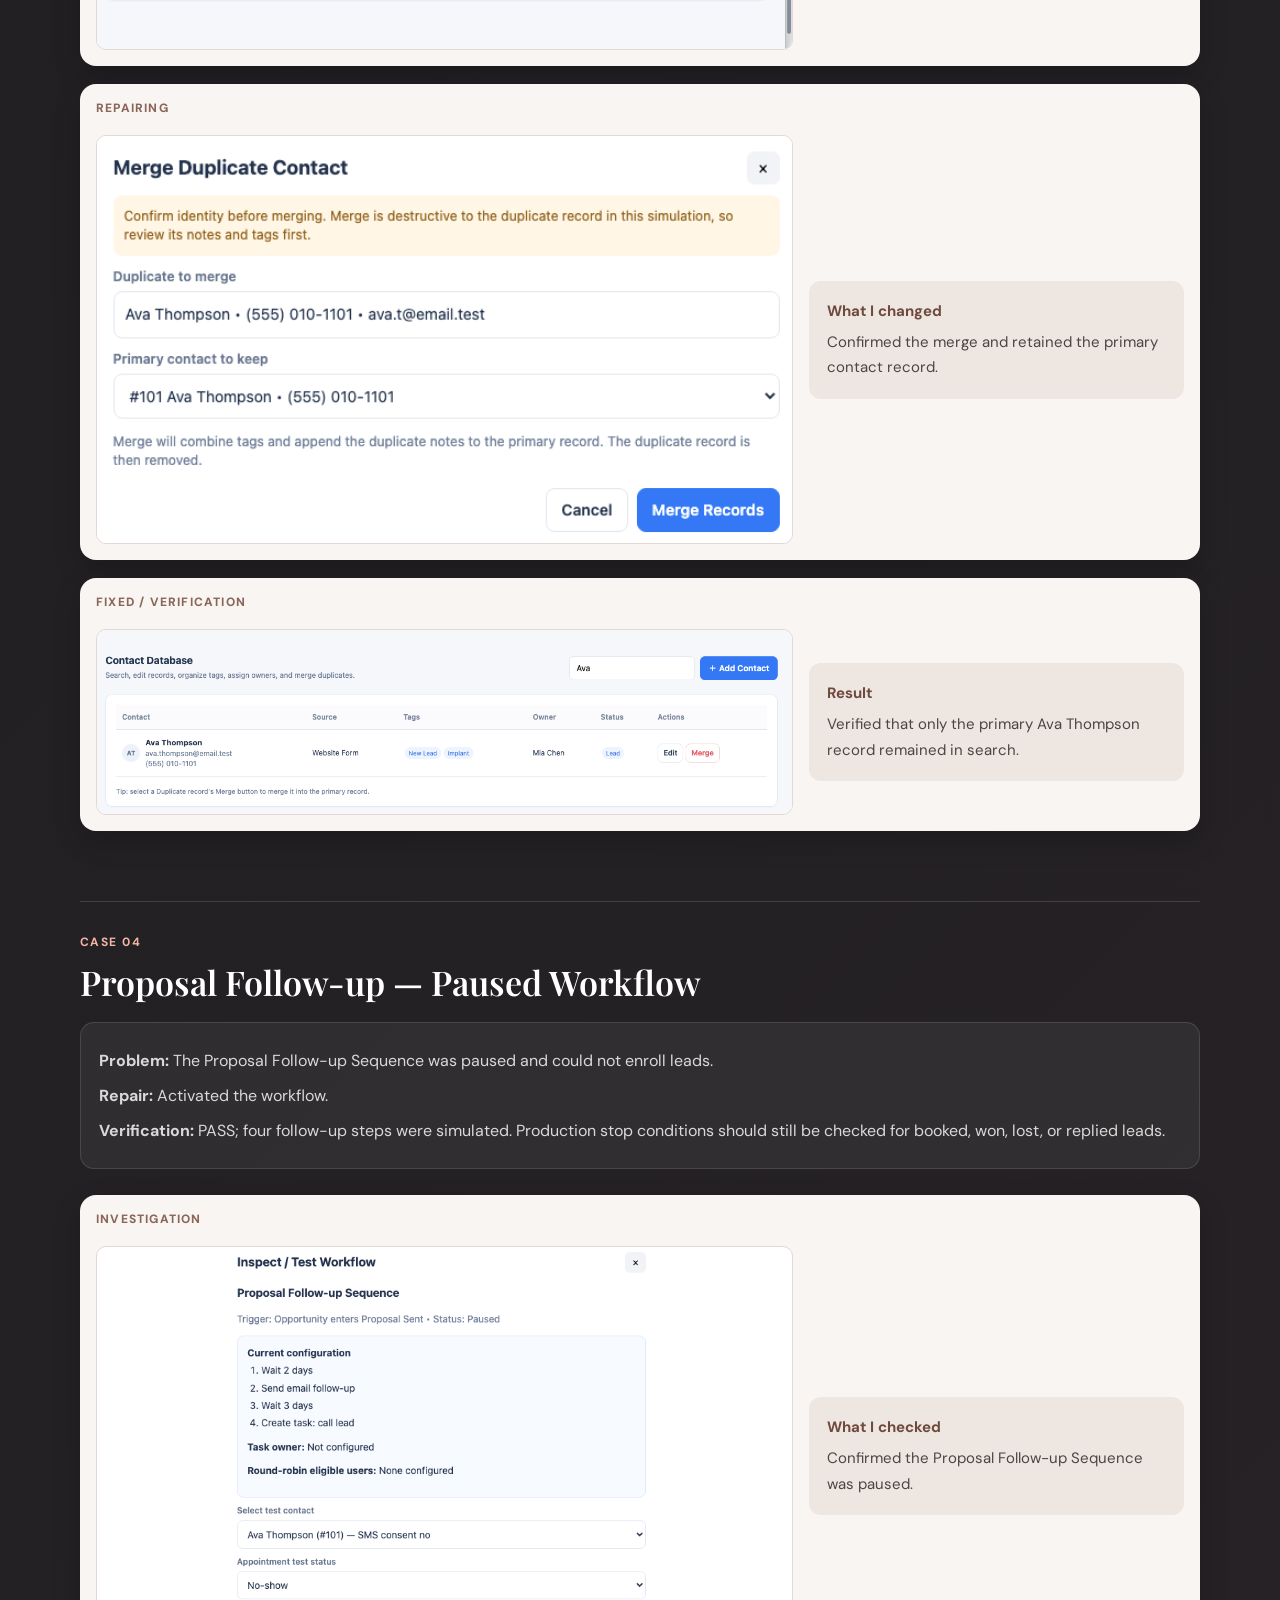
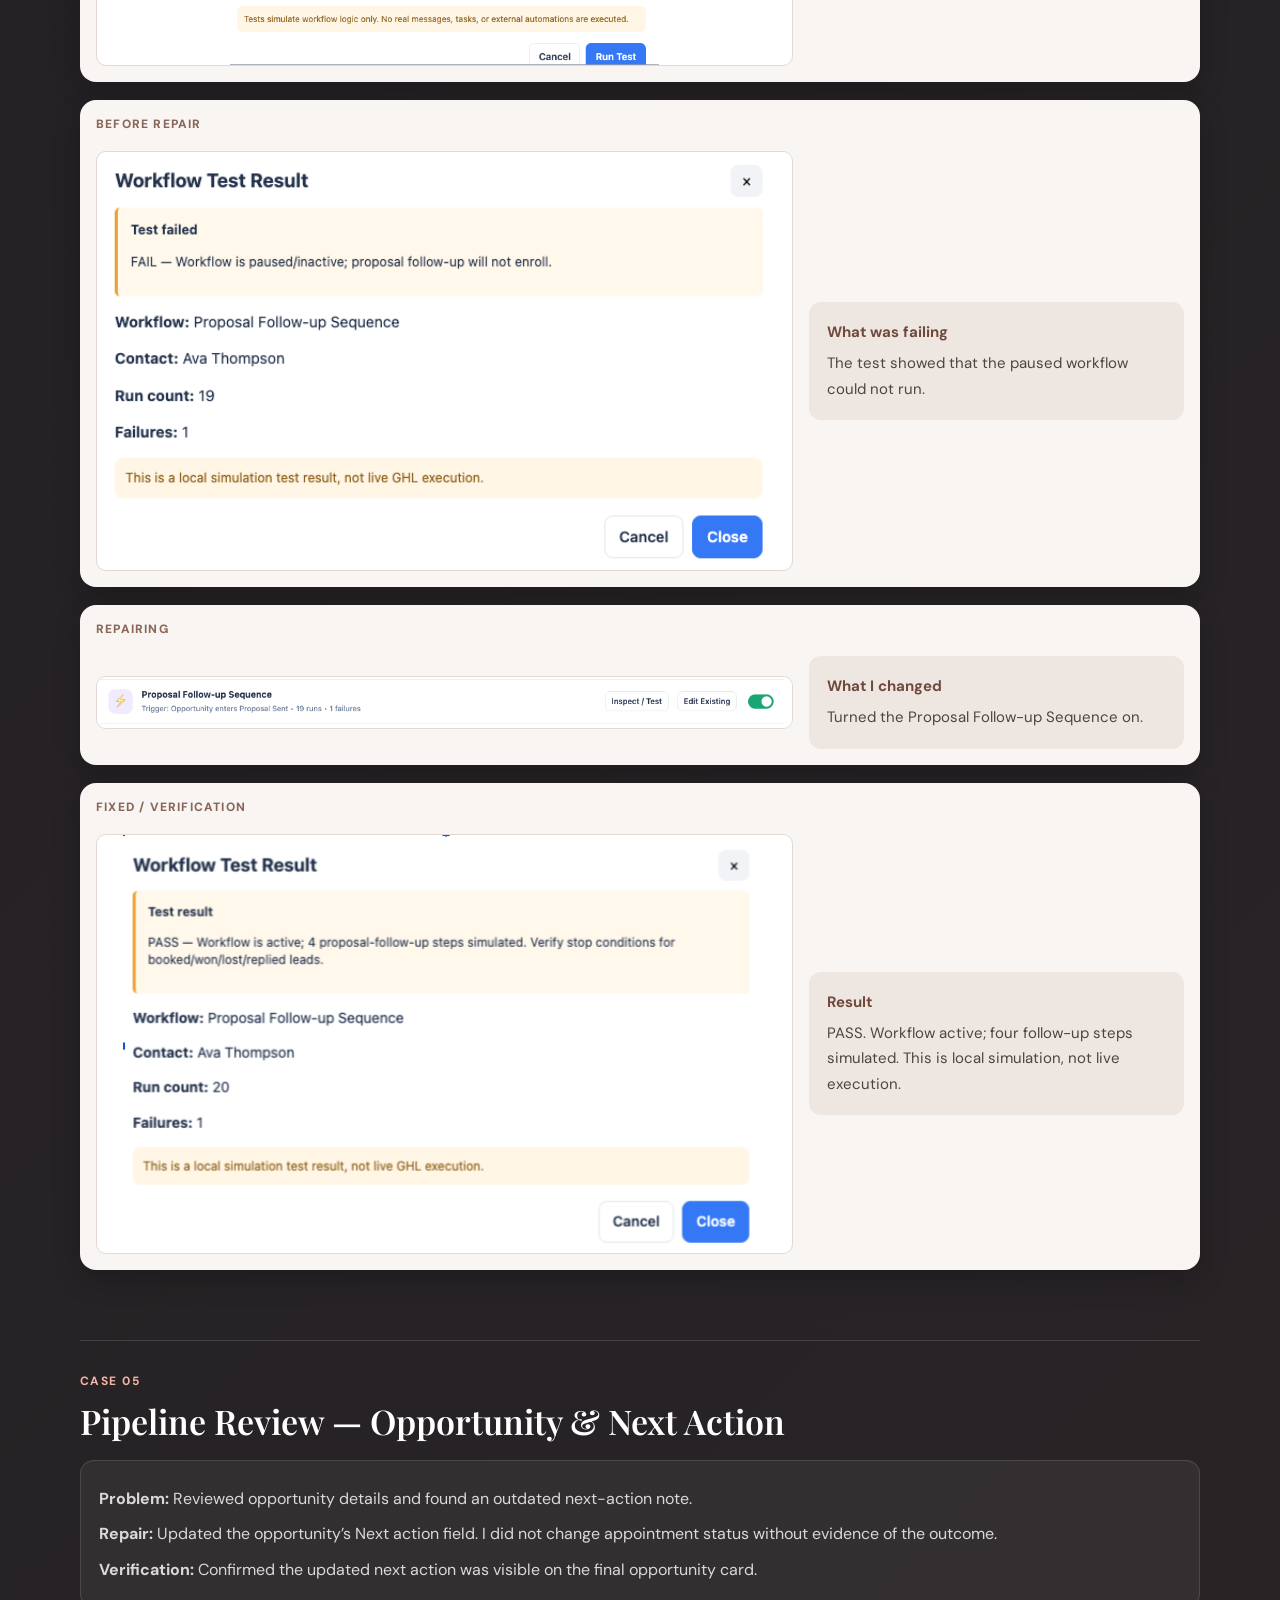
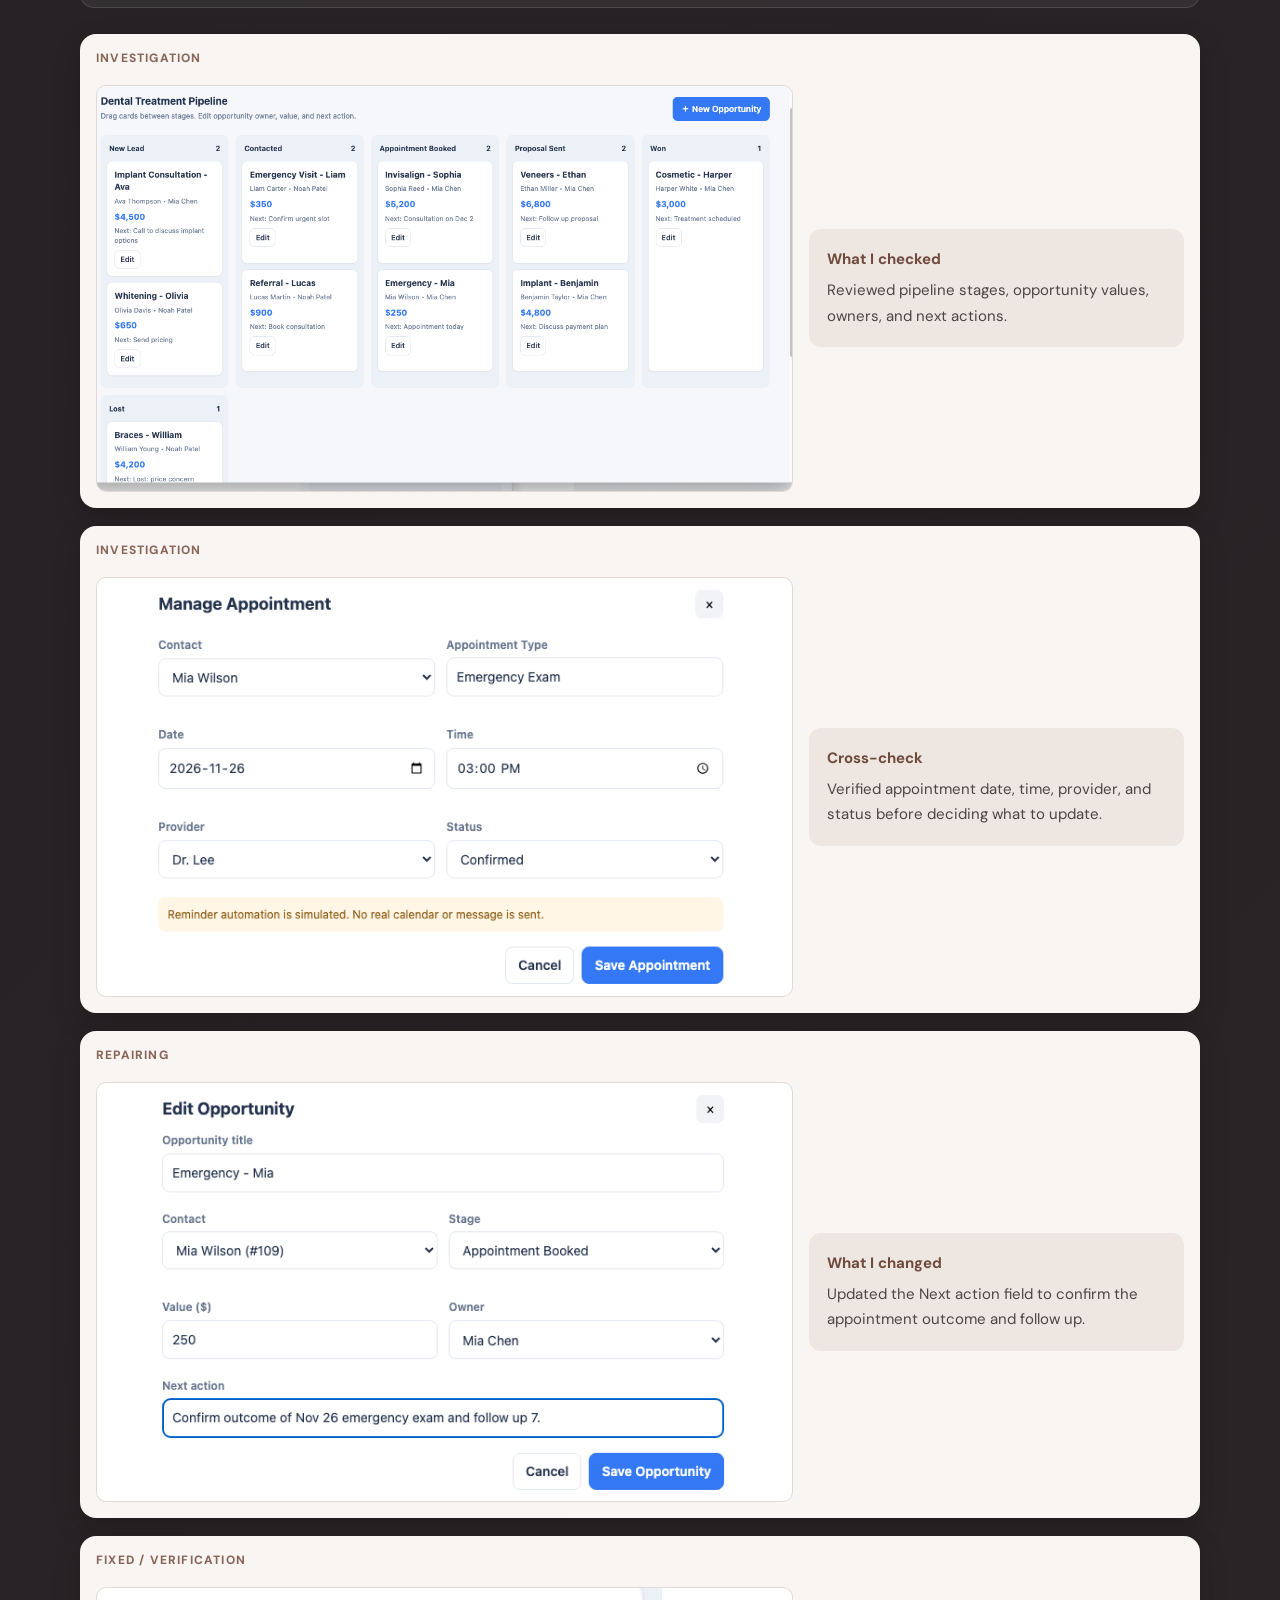
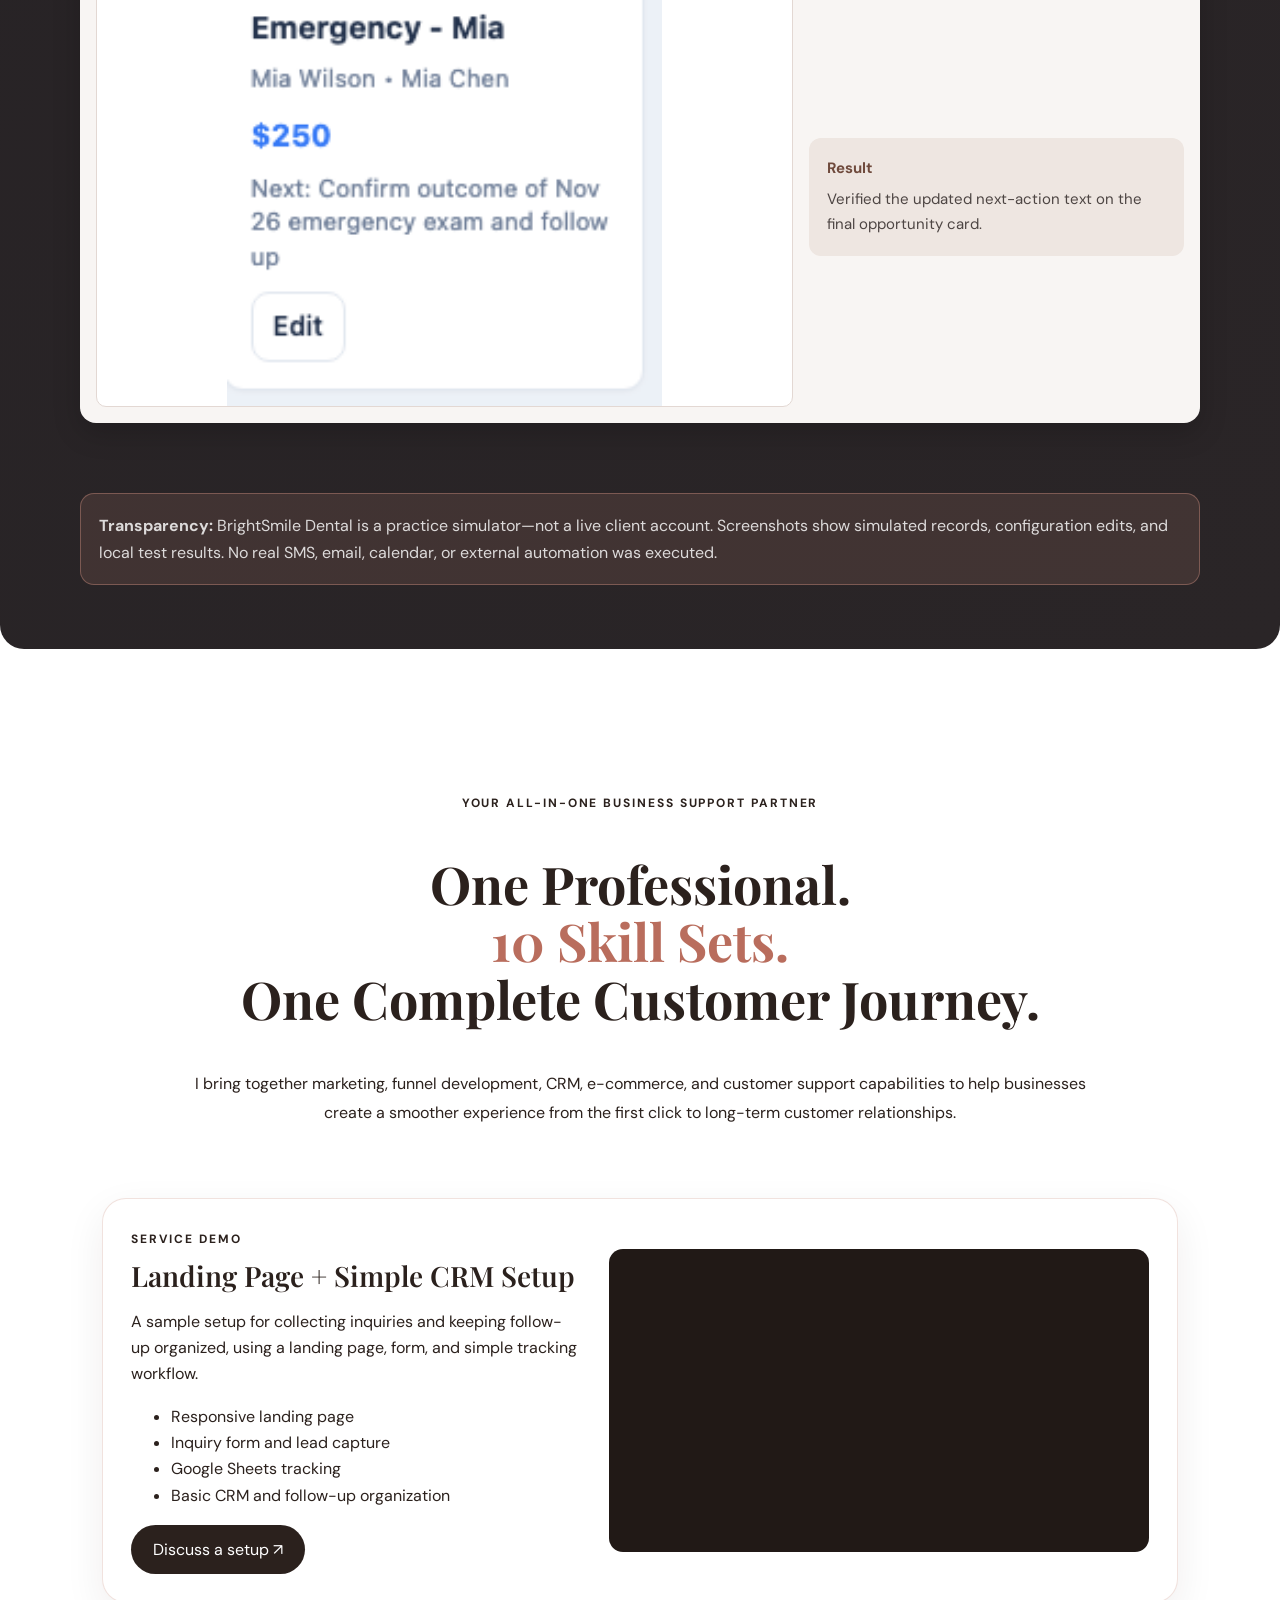
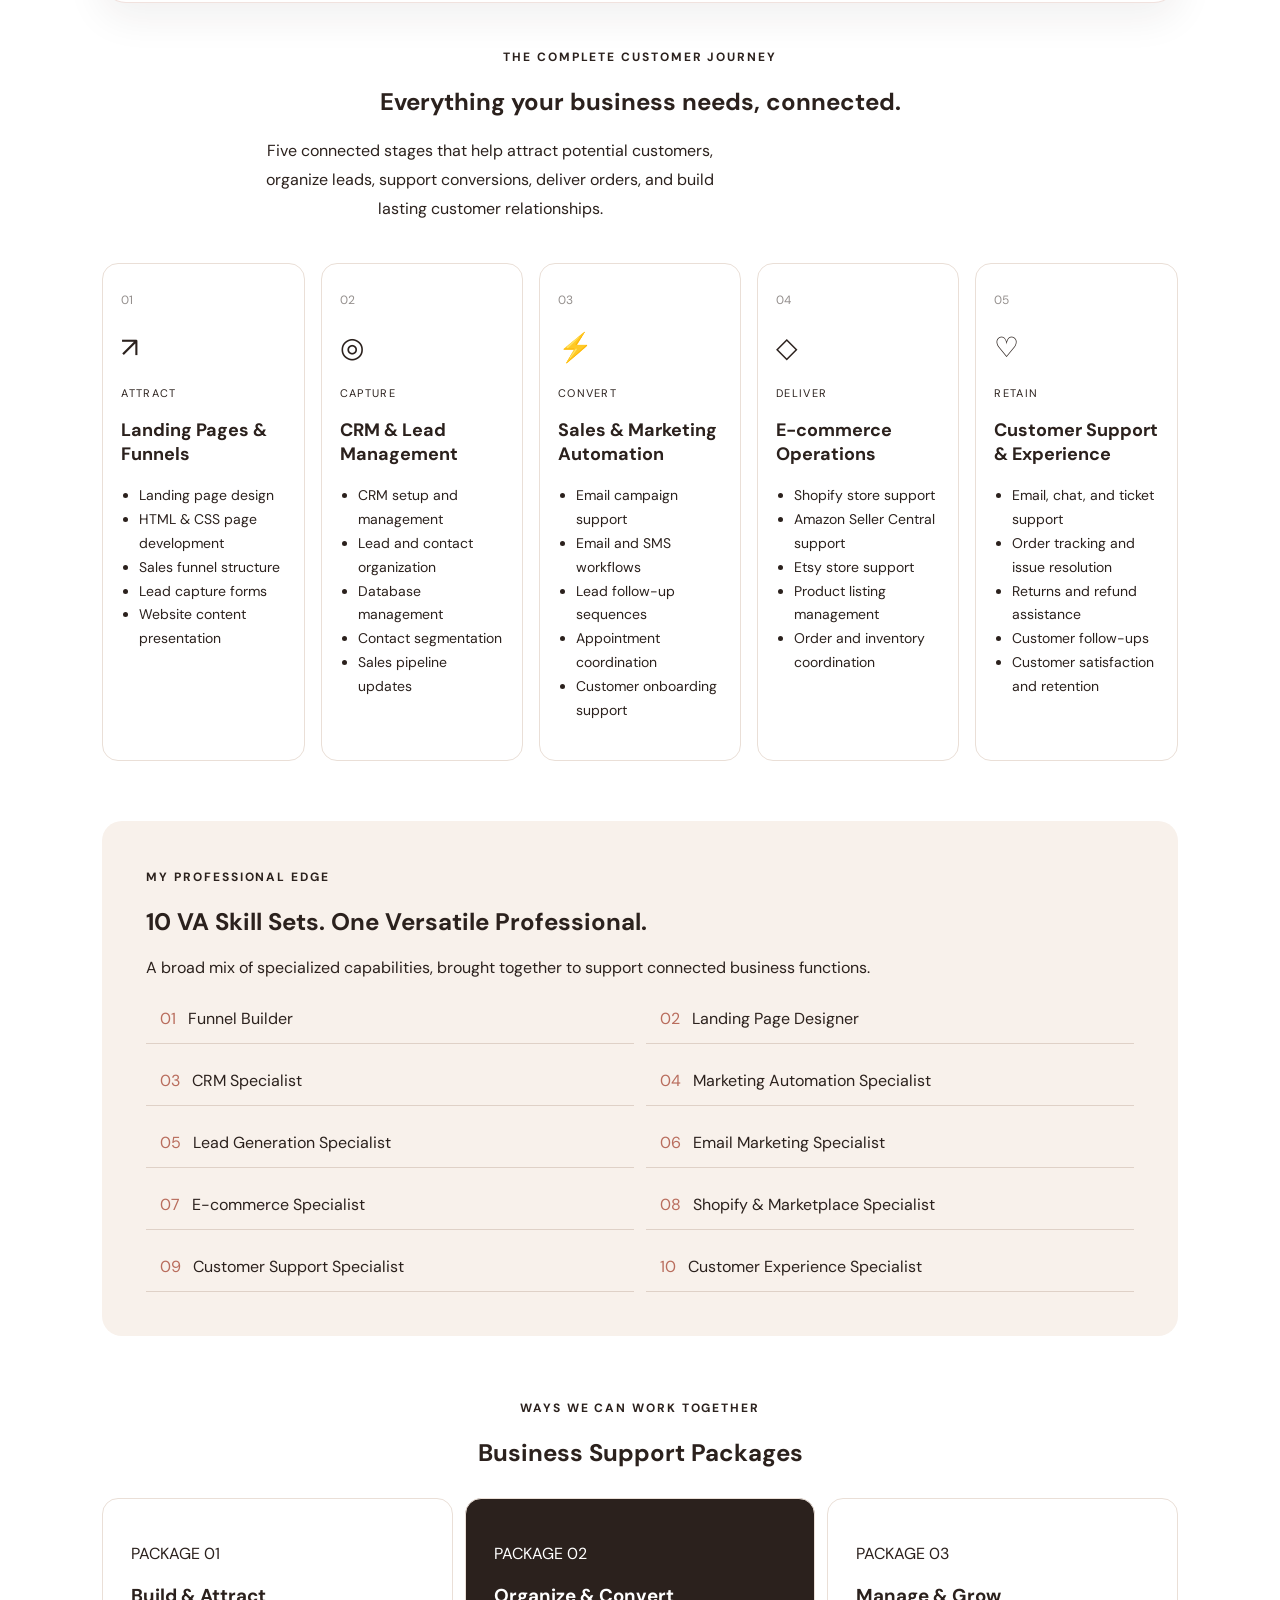
==== commit 1c6658be: "Update hero subtitle in index.html" ====
--- a/portfolio-main/index.html
+++ b/portfolio-main/index.html
@@ -3,7 +3,7 @@
 <head>
     <meta charset="UTF-8">
     <meta name="viewport" content="width=device-width, initial-scale=1.0">
-    <title>Rosana Belmonte | Digital Operations, Funnel & CRM Specialist</title>
+    <title>Rosana Belmonte | CRM, Automation & Customer Support Specialist</title>
     <link rel="preconnect" href="https://fonts.googleapis.com">
     <link rel="preconnect" href="https://fonts.gstatic.com" crossorigin>
     <link href="https://fonts.googleapis.com/css2?family=DM+Sans:wght@400;500;600;700&family=Playfair+Display:wght@500;600;700&display=swap" rel="stylesheet">
@@ -39,7 +39,7 @@
             <div class="hero-copy">
                 <span class="eyebrow">YOUR BUSINESS GROWTH & OPERATIONS PARTNER</span>
                 <h1 class="hero-name">Rosana<br>Belmonte<span>.</span></h1>
-                <h2 class="hero-subtitle">Digital Operations, Funnel & CRM Specialist</h2>
+                <h2 class="hero-subtitle">CRM, Automation & Customer Support Specialist</h2>
                 <p class="hero-description">Helping businesses attract leads, build conversion-focused landing pages, manage CRM systems, streamline e-commerce operations, and deliver exceptional customer experiences.</p>
                 <div class="hero-actions">
                     <a href="#contact" class="button">Let's Work Together ↗</a>
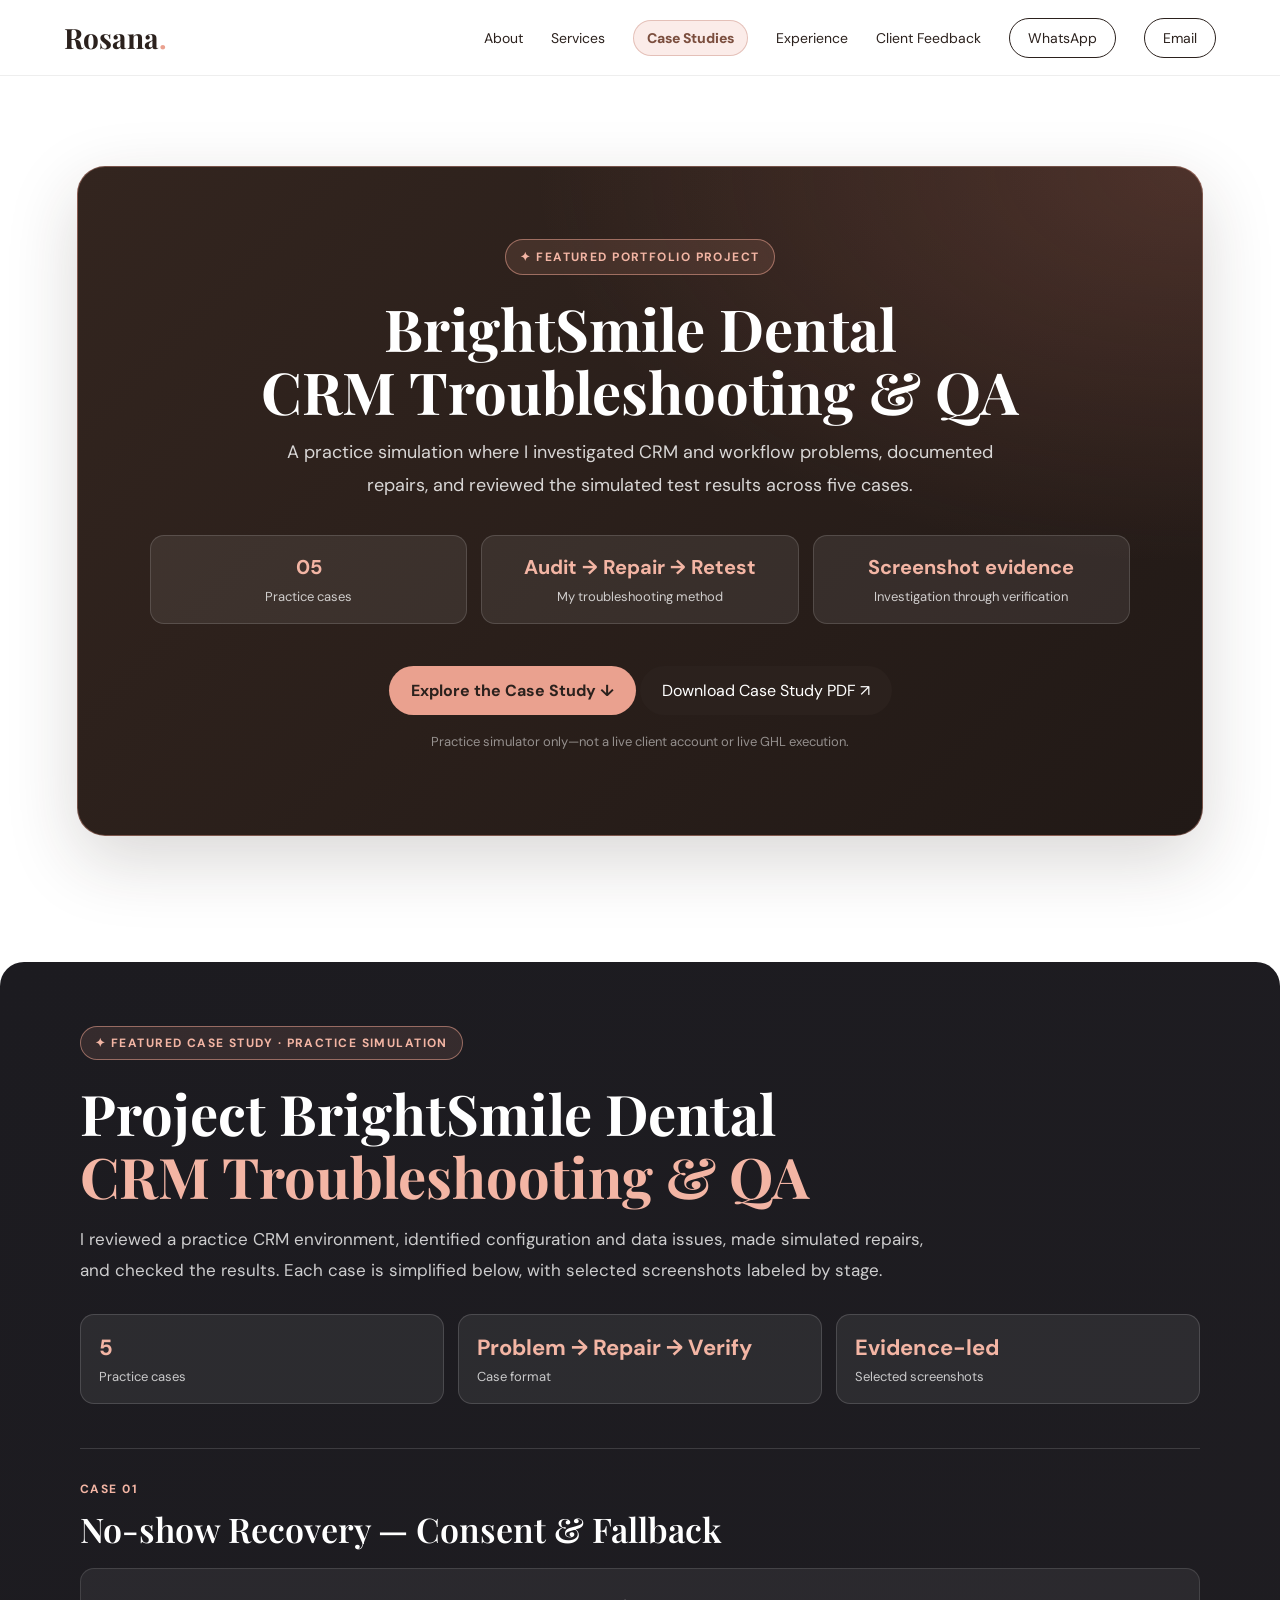
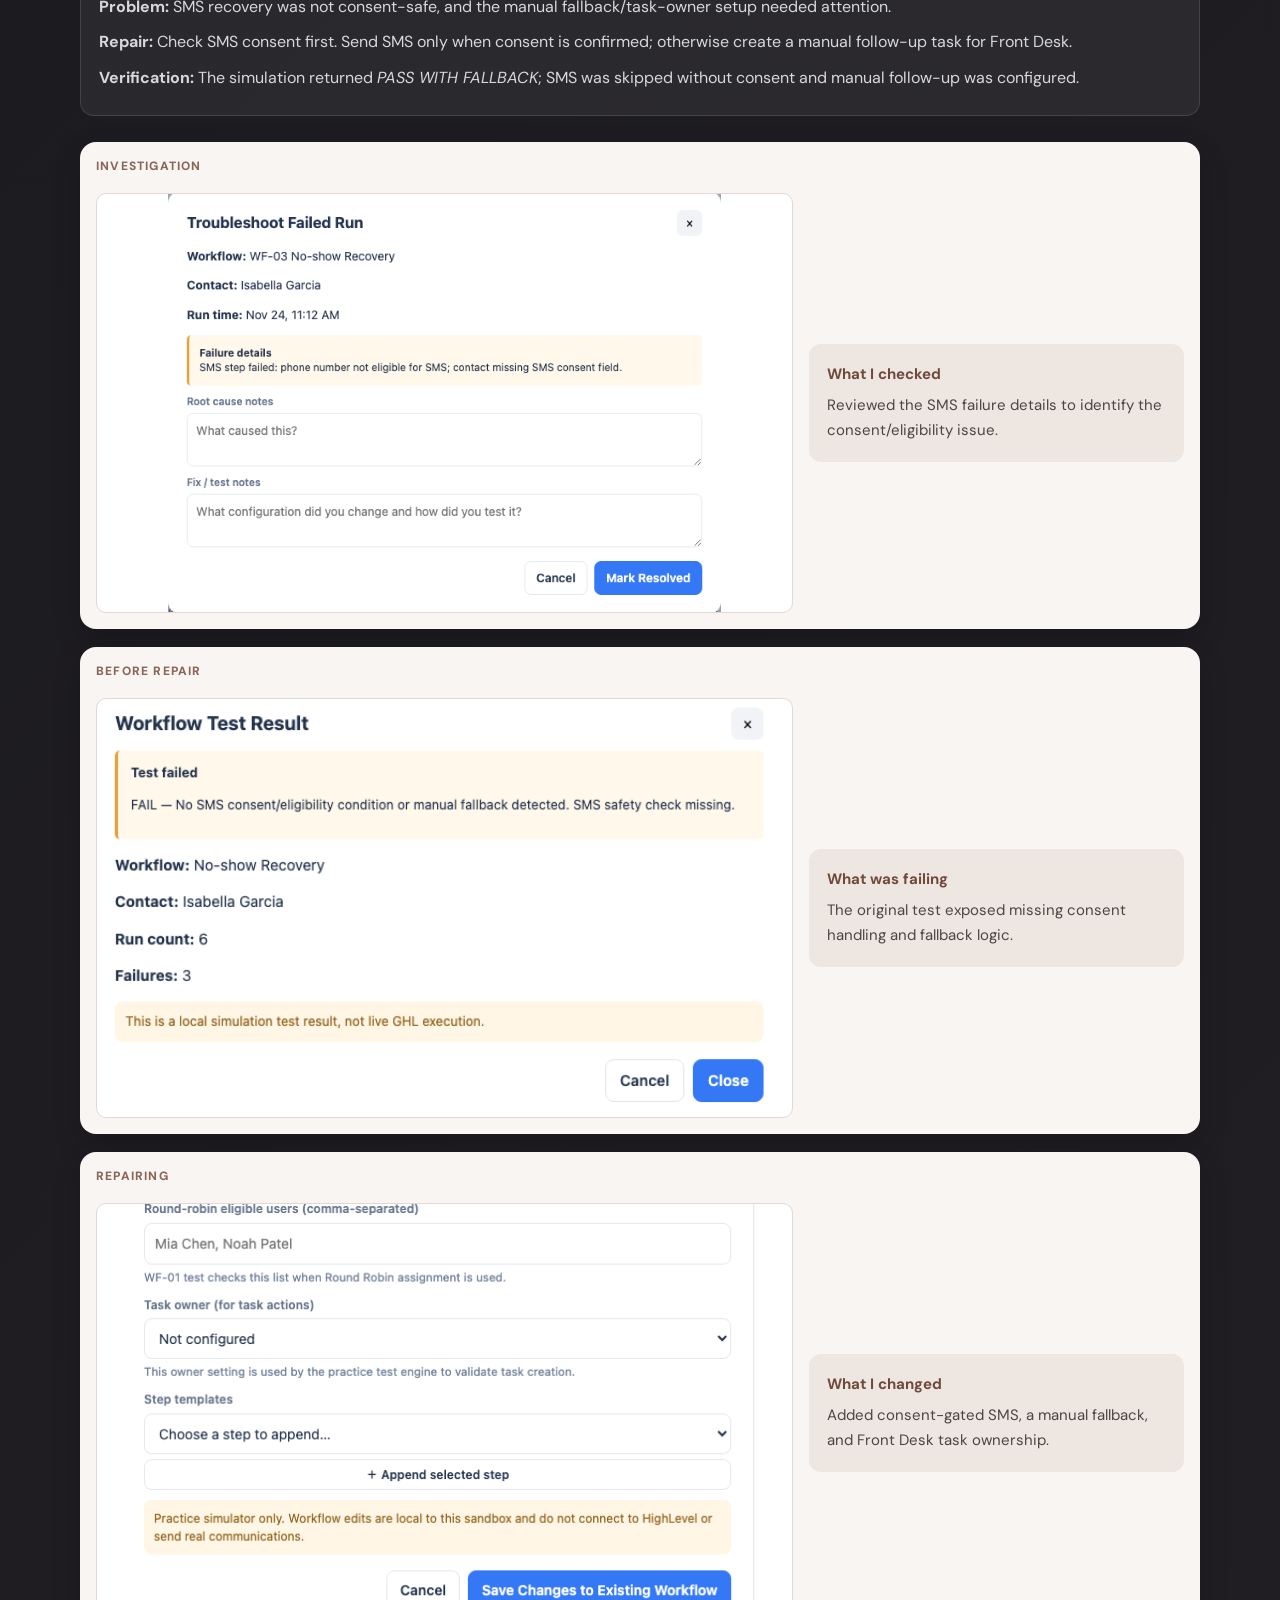
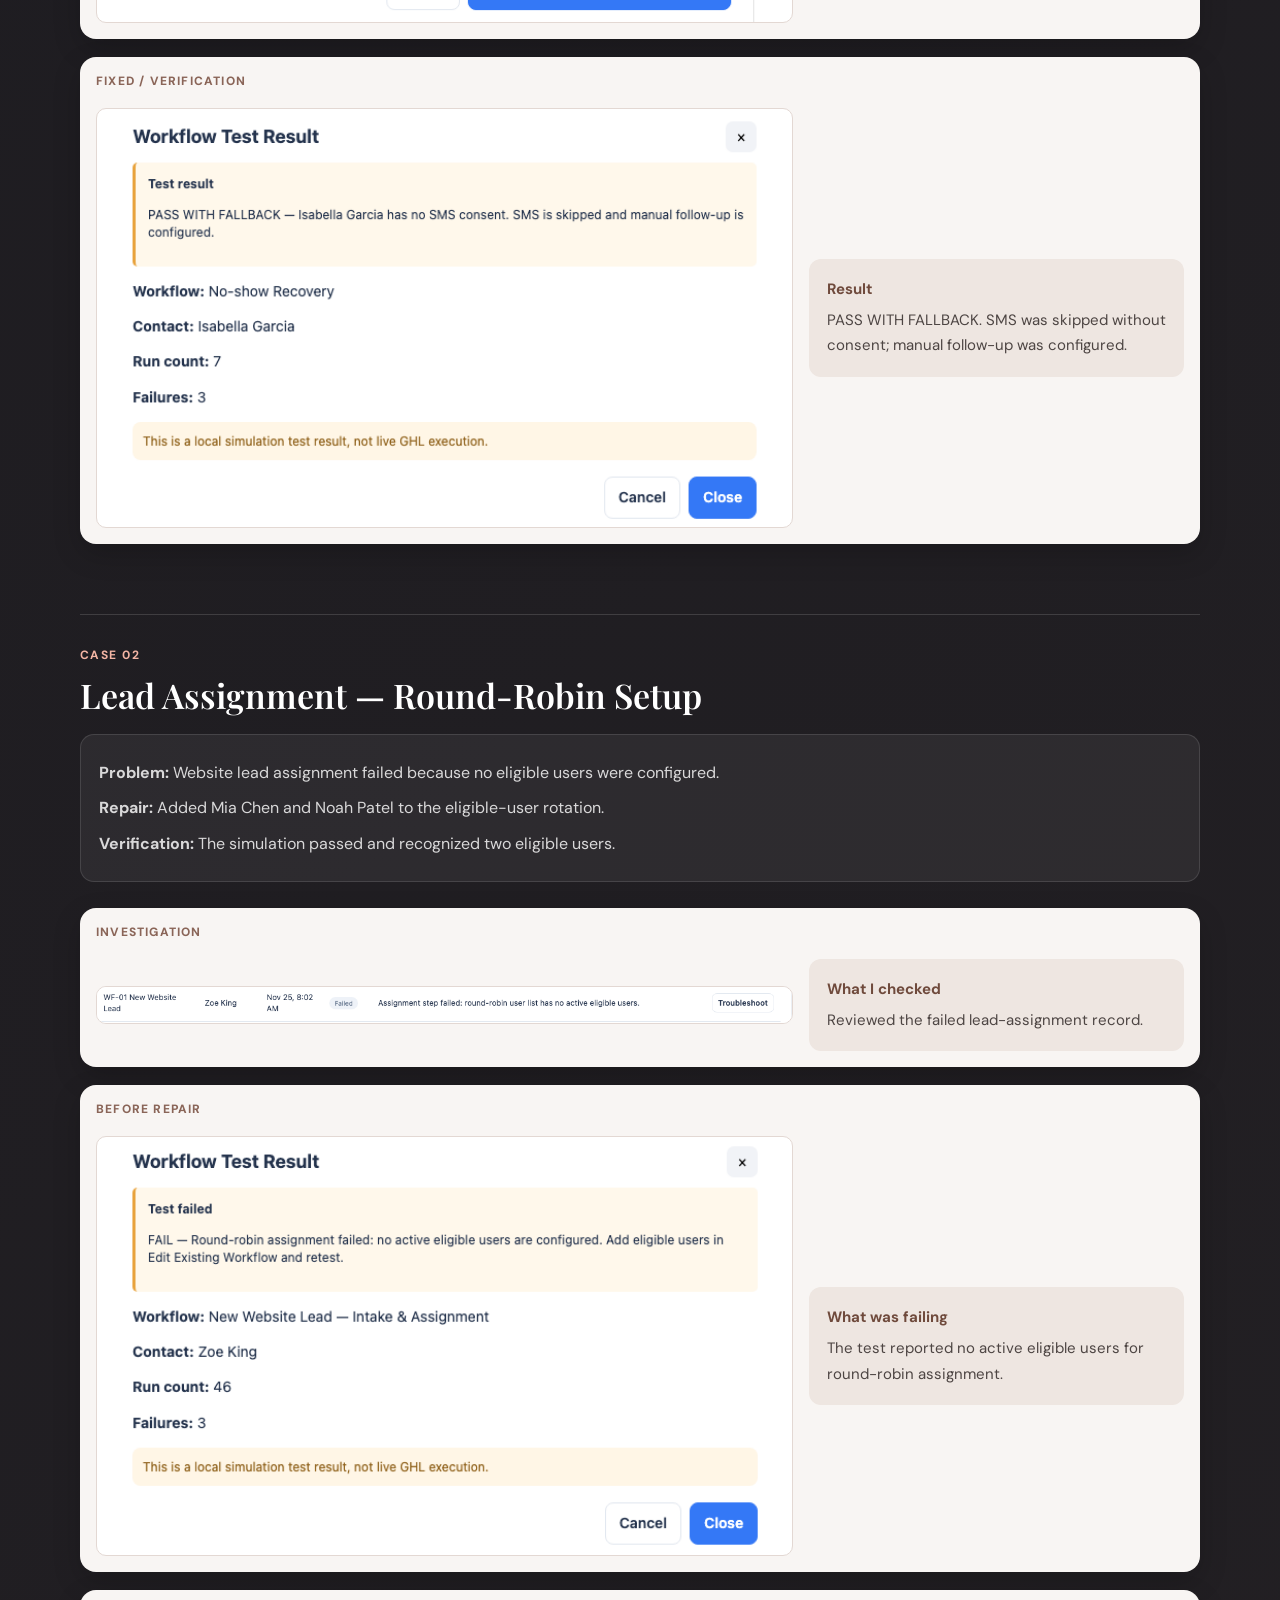
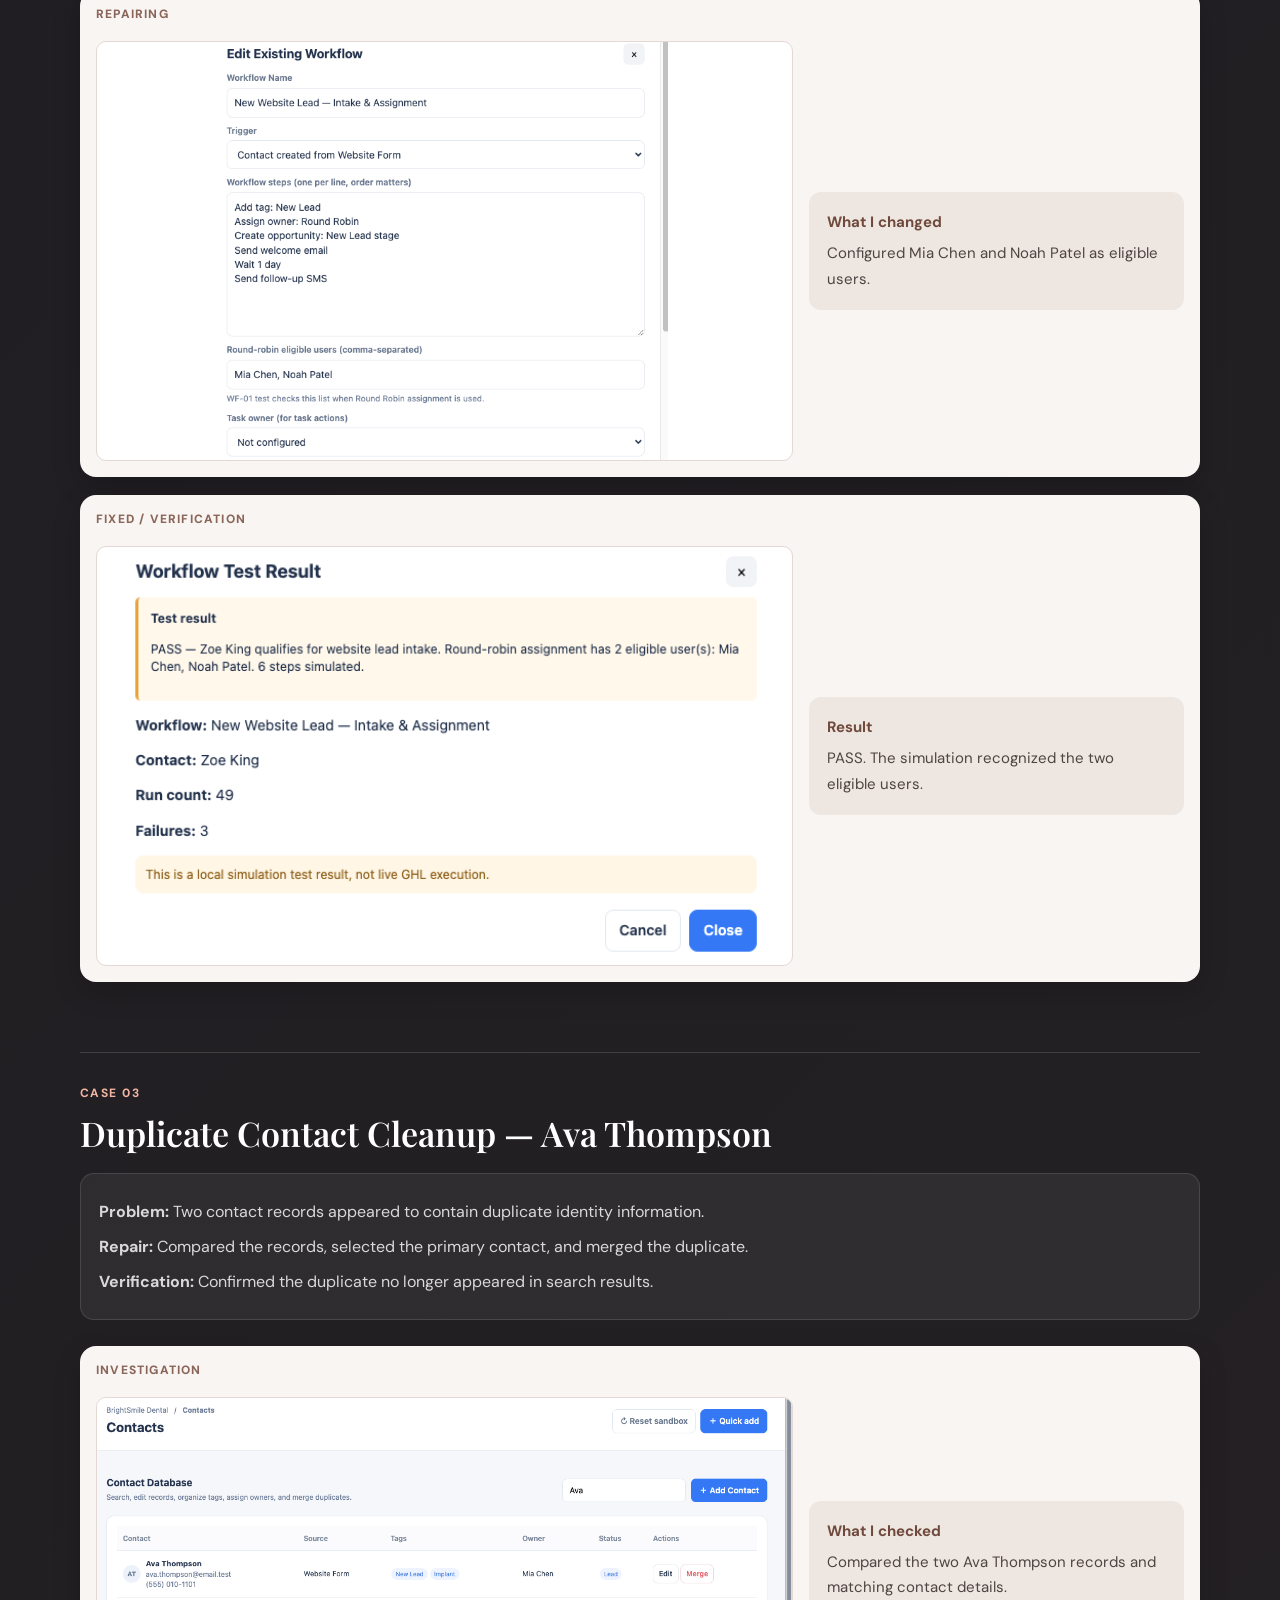
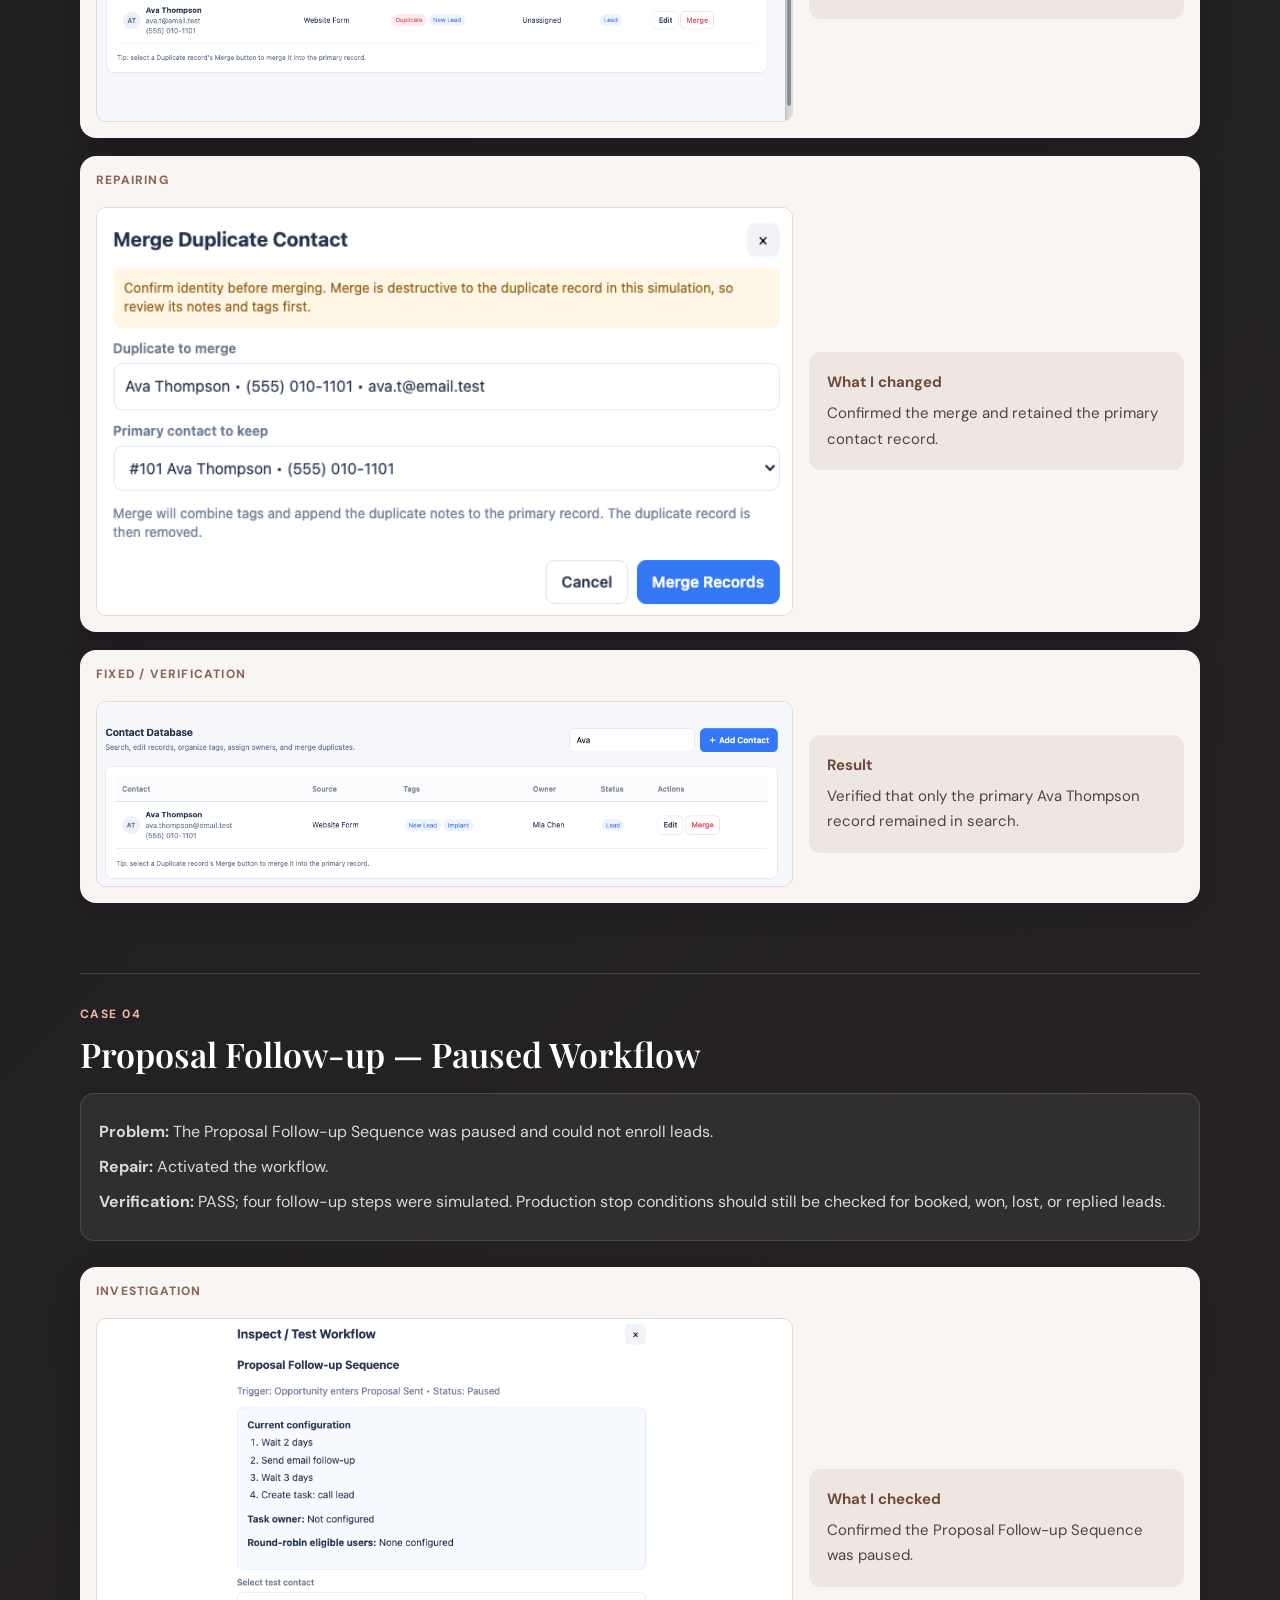
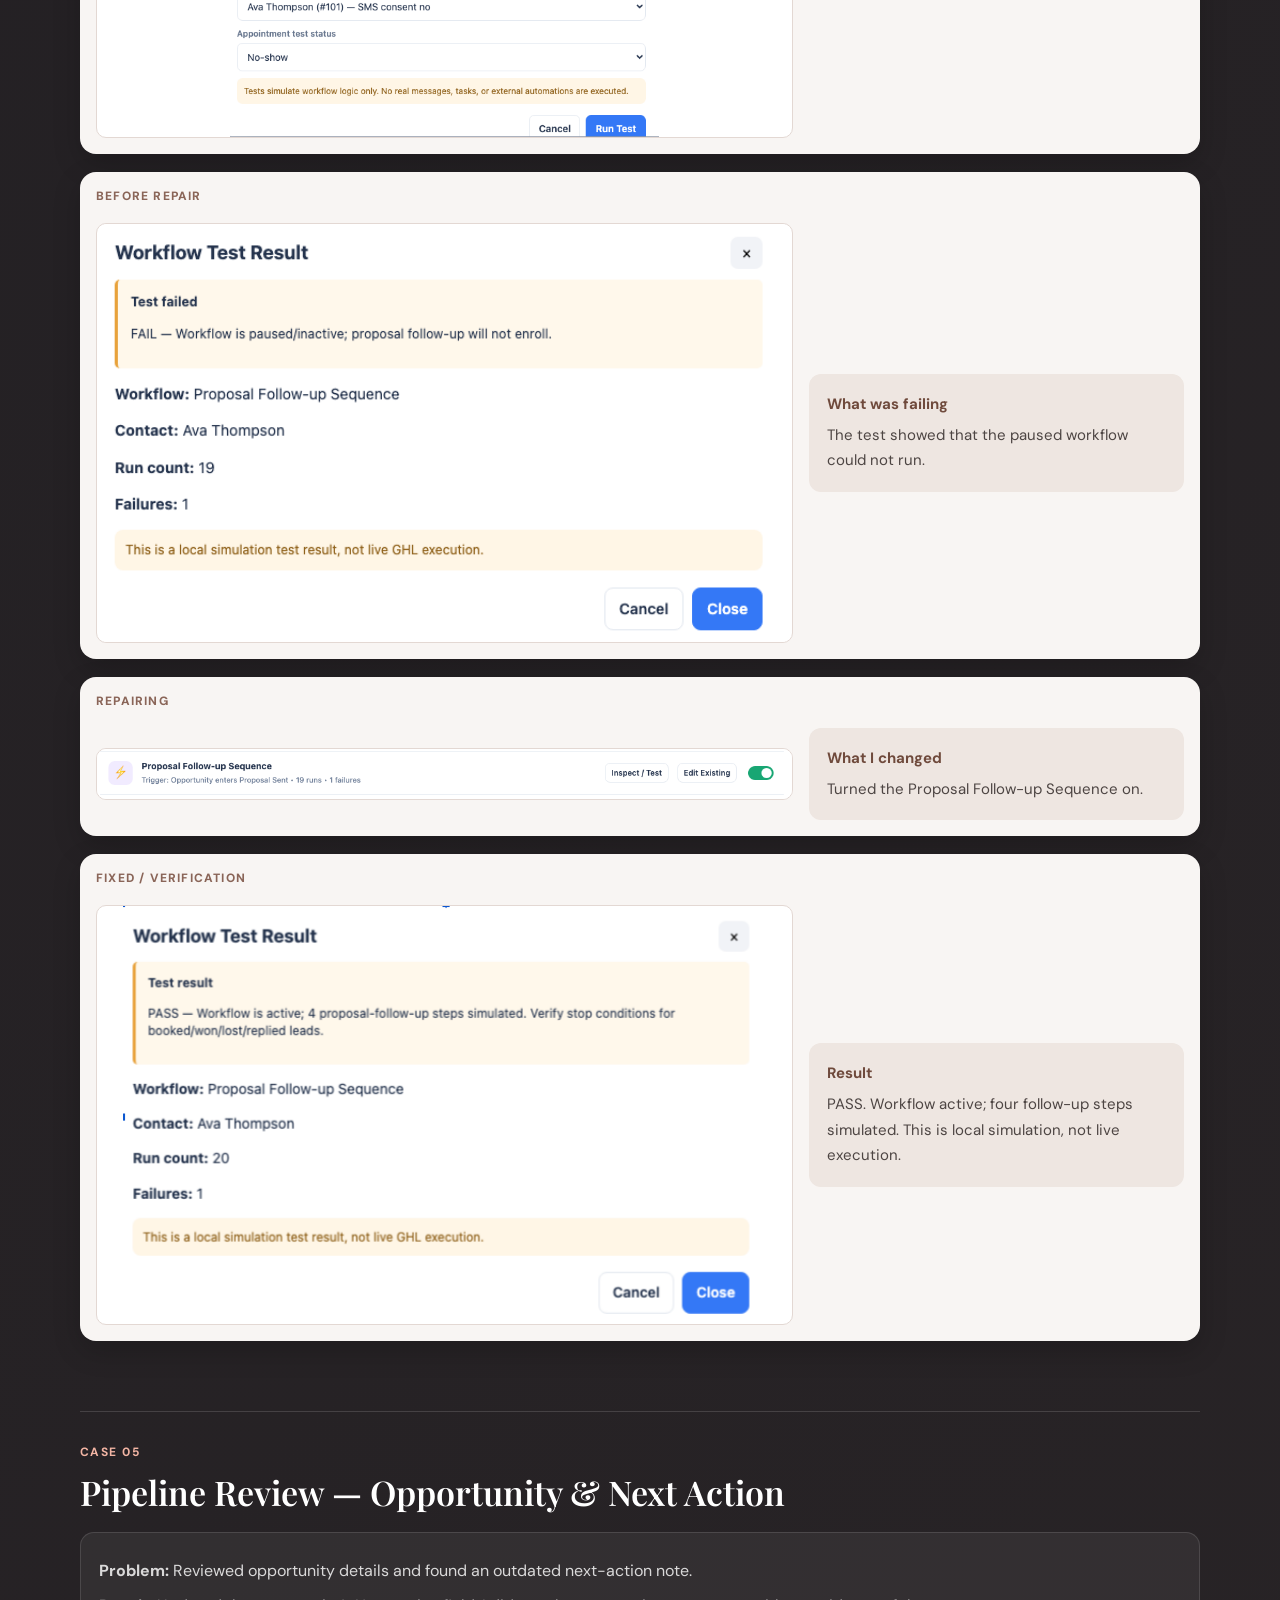
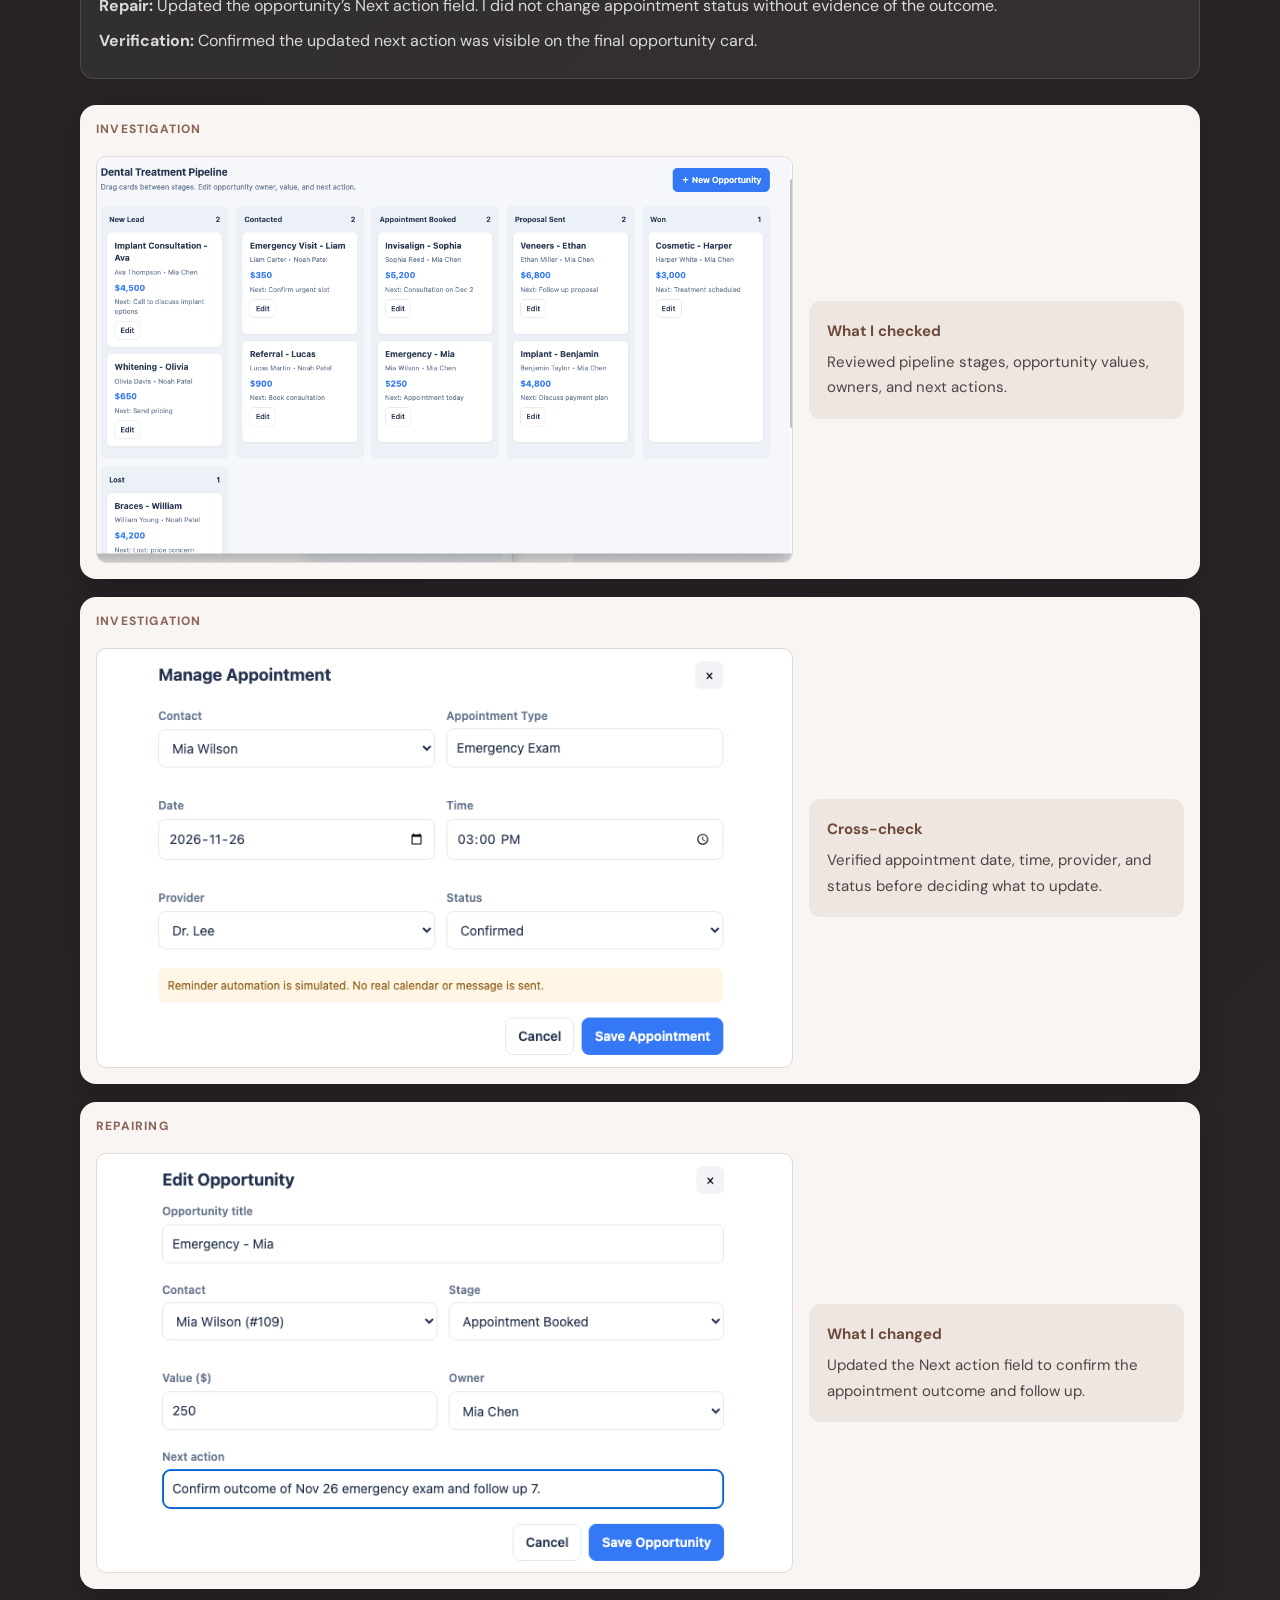
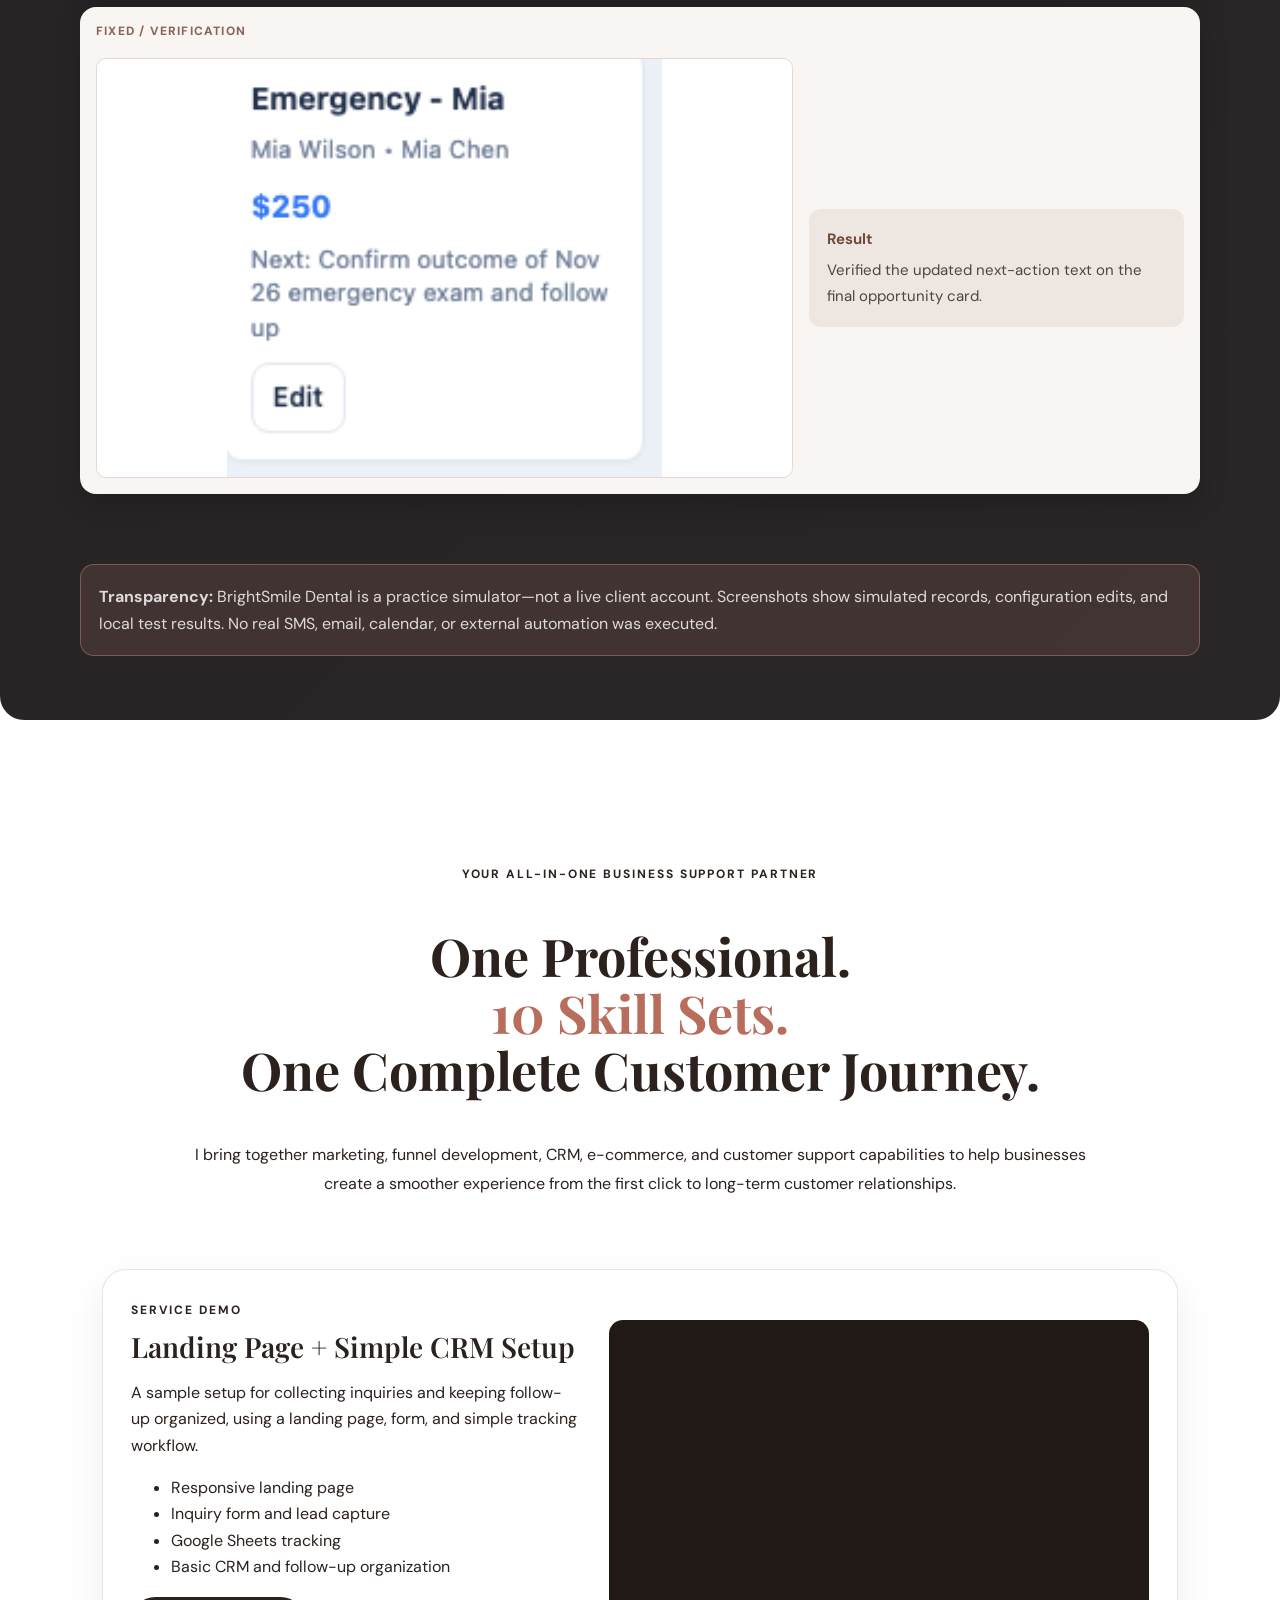
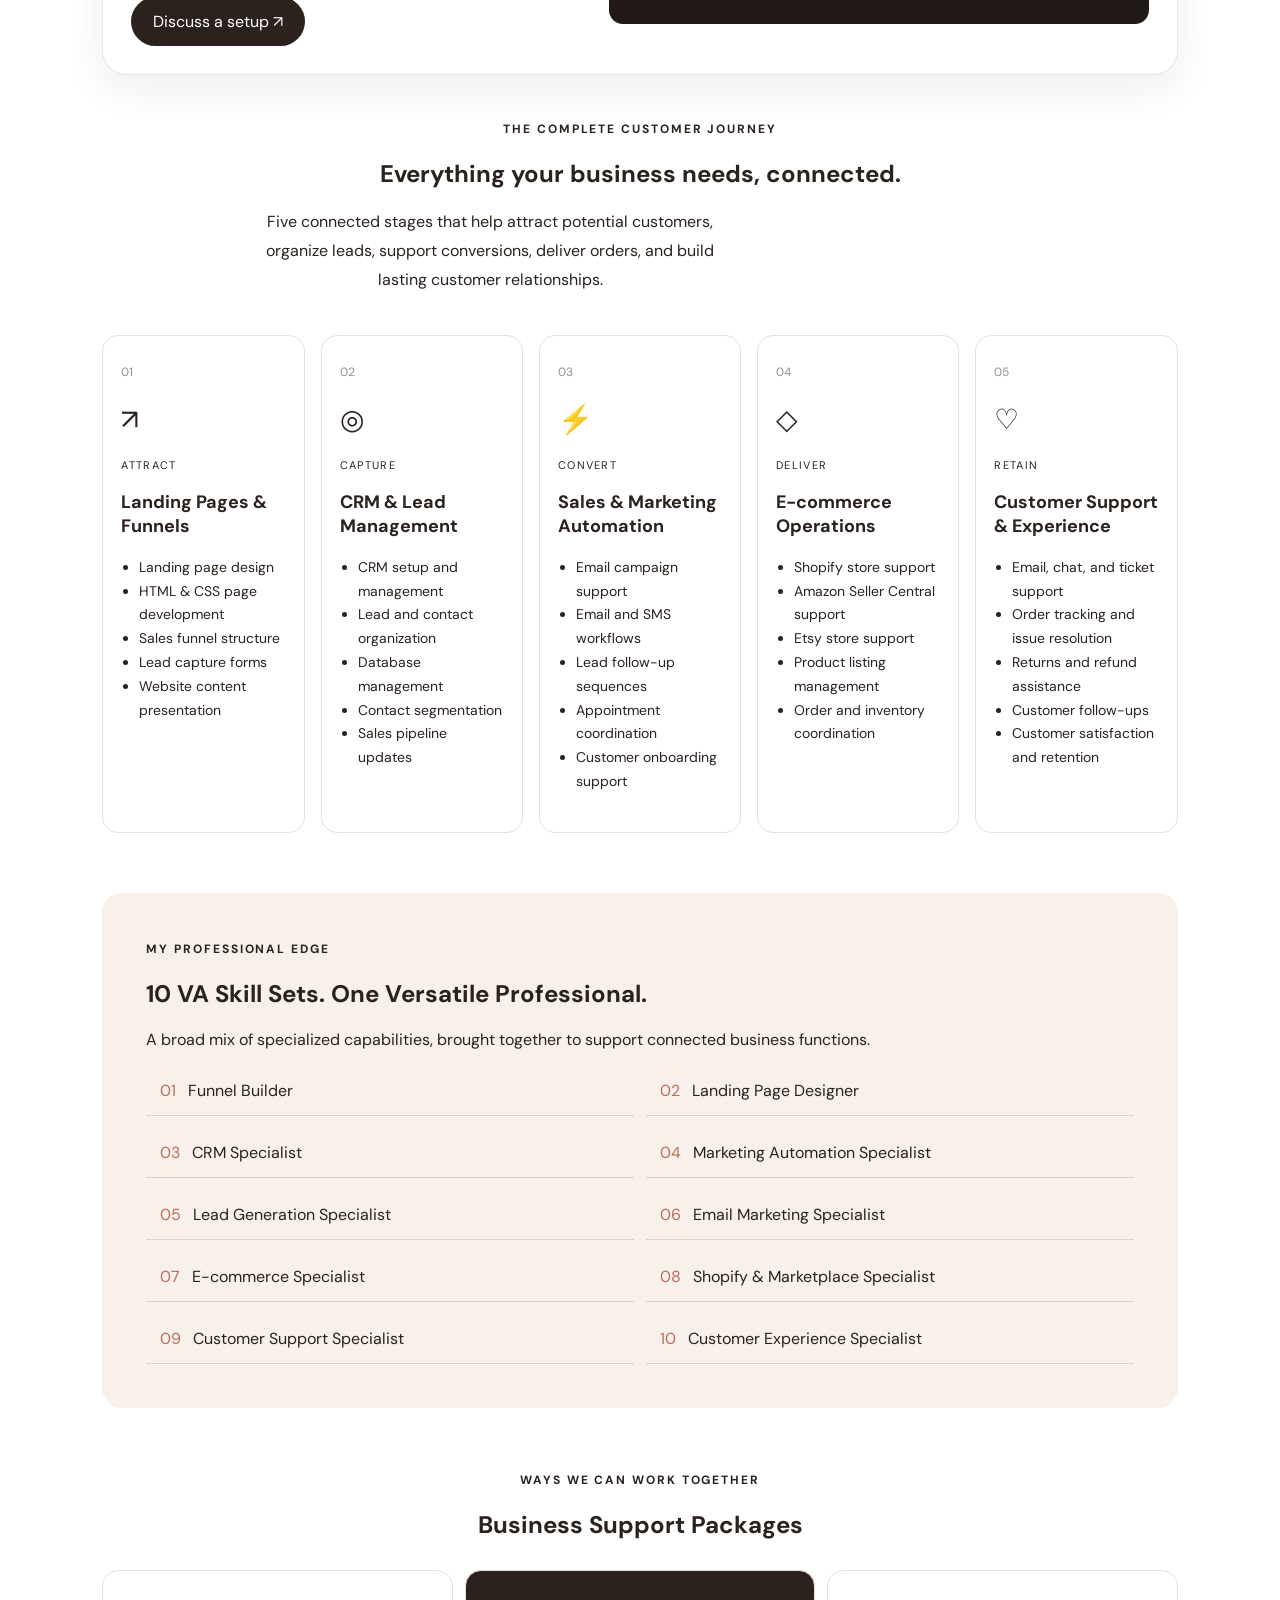
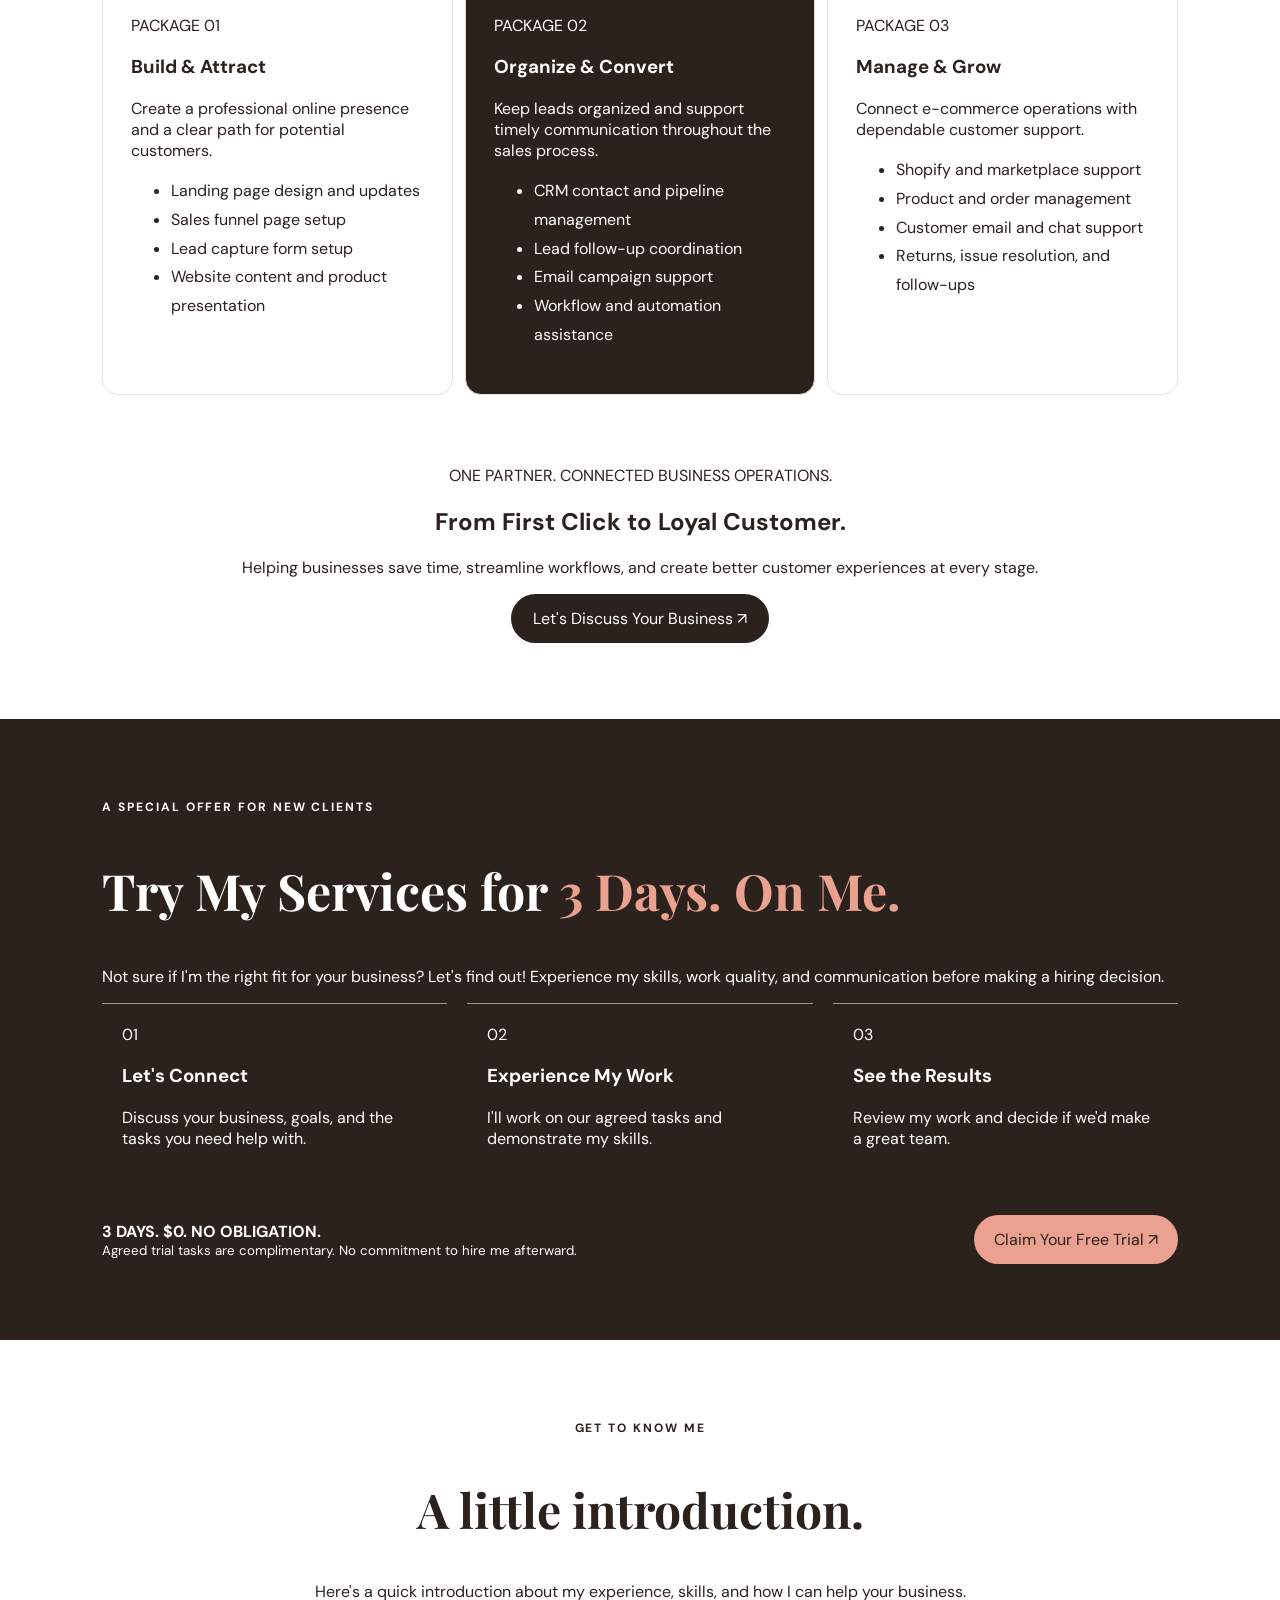
==== commit 0df50f72: "Revise hero section in index.html Updated hero section content to reflect new services and expertise" ====
--- a/portfolio-main/index.html
+++ b/portfolio-main/index.html
@@ -35,28 +35,6 @@
     </header>
 
     <main>
-        <section class="hero" id="home">     <div class="hero-copy">         <span class="eyebrow">             YOUR BUSINESS GROWTH & OPERATIONS PARTNER         </span>          <h1 class="hero-name">             Rosana<br>Belmonte<span>.</span>         </h1>          <h2 class="hero-subtitle">             CRM, Automation &amp; Customer Support Specialist         </h2>          <p class="hero-description">             Helping businesses streamline CRM systems, automate workflows,             manage customer operations, and deliver exceptional customer experiences.         </p>          <div class="hero-actions">             <a href="#contact" class="button">                 Let's Work Together ↗             </a>              <a href="#experience" class="text-link">                 Explore My Experience             </a>         </div>          <div class="hero-skills">             <span>GoHighLevel</span>             <span>CRM Management</span>             <span>Workflow Automation</span>             <span>Customer Support</span>             <span>E-commerce Operations</span>         </div>     </div>      <div class="hero-visual">         <div class="portrait-decoration"></div>          <img             src="images/portrait.jpg"             alt="Rosana Belmonte"             class="hero-photo"         >     </div> </section>
-            <div class="hero-copy">
-                <span class="eyebrow">YOUR BUSINESS GROWTH & OPERATIONS PARTNER</span>
-                <h1 class="hero-name">Rosana<br>Belmonte<span>.</span></h1>
-                <h2 class="hero-subtitle">CRM, Automation & Customer Support Specialist</h2>
-                <p class="hero-description">Helping businesses attract leads, build conversion-focused landing pages, manage CRM systems, streamline e-commerce operations, and deliver exceptional customer experiences.</p>
-                <div class="hero-actions">
-                    <a href="#contact" class="button">Let's Work Together ↗</a>
-                    <a href="#experience" class="text-link">Explore My Experience</a>
-                </div>
-                <div class="hero-skills">
-                    <span>Landing Pages & Funnels</span>
-                    <span>CRM & Automation</span>
-                    <span>E-commerce Operations</span>
-                    <span>Customer Experience</span>
-                </div>
-            </div>
-            <div class="hero-visual">
-                <div class="portrait-decoration"></div>
-                <img src="images/portrait.jpg" alt="Rosana Belmonte" class="hero-photo">
-            </div>
-        </section>
 <section class="section featured-setup" id="featured-case">
     <div class="featured-setup-inner">
         <span class="featured-setup-badge">✦ FEATURED PORTFOLIO PROJECT</span>
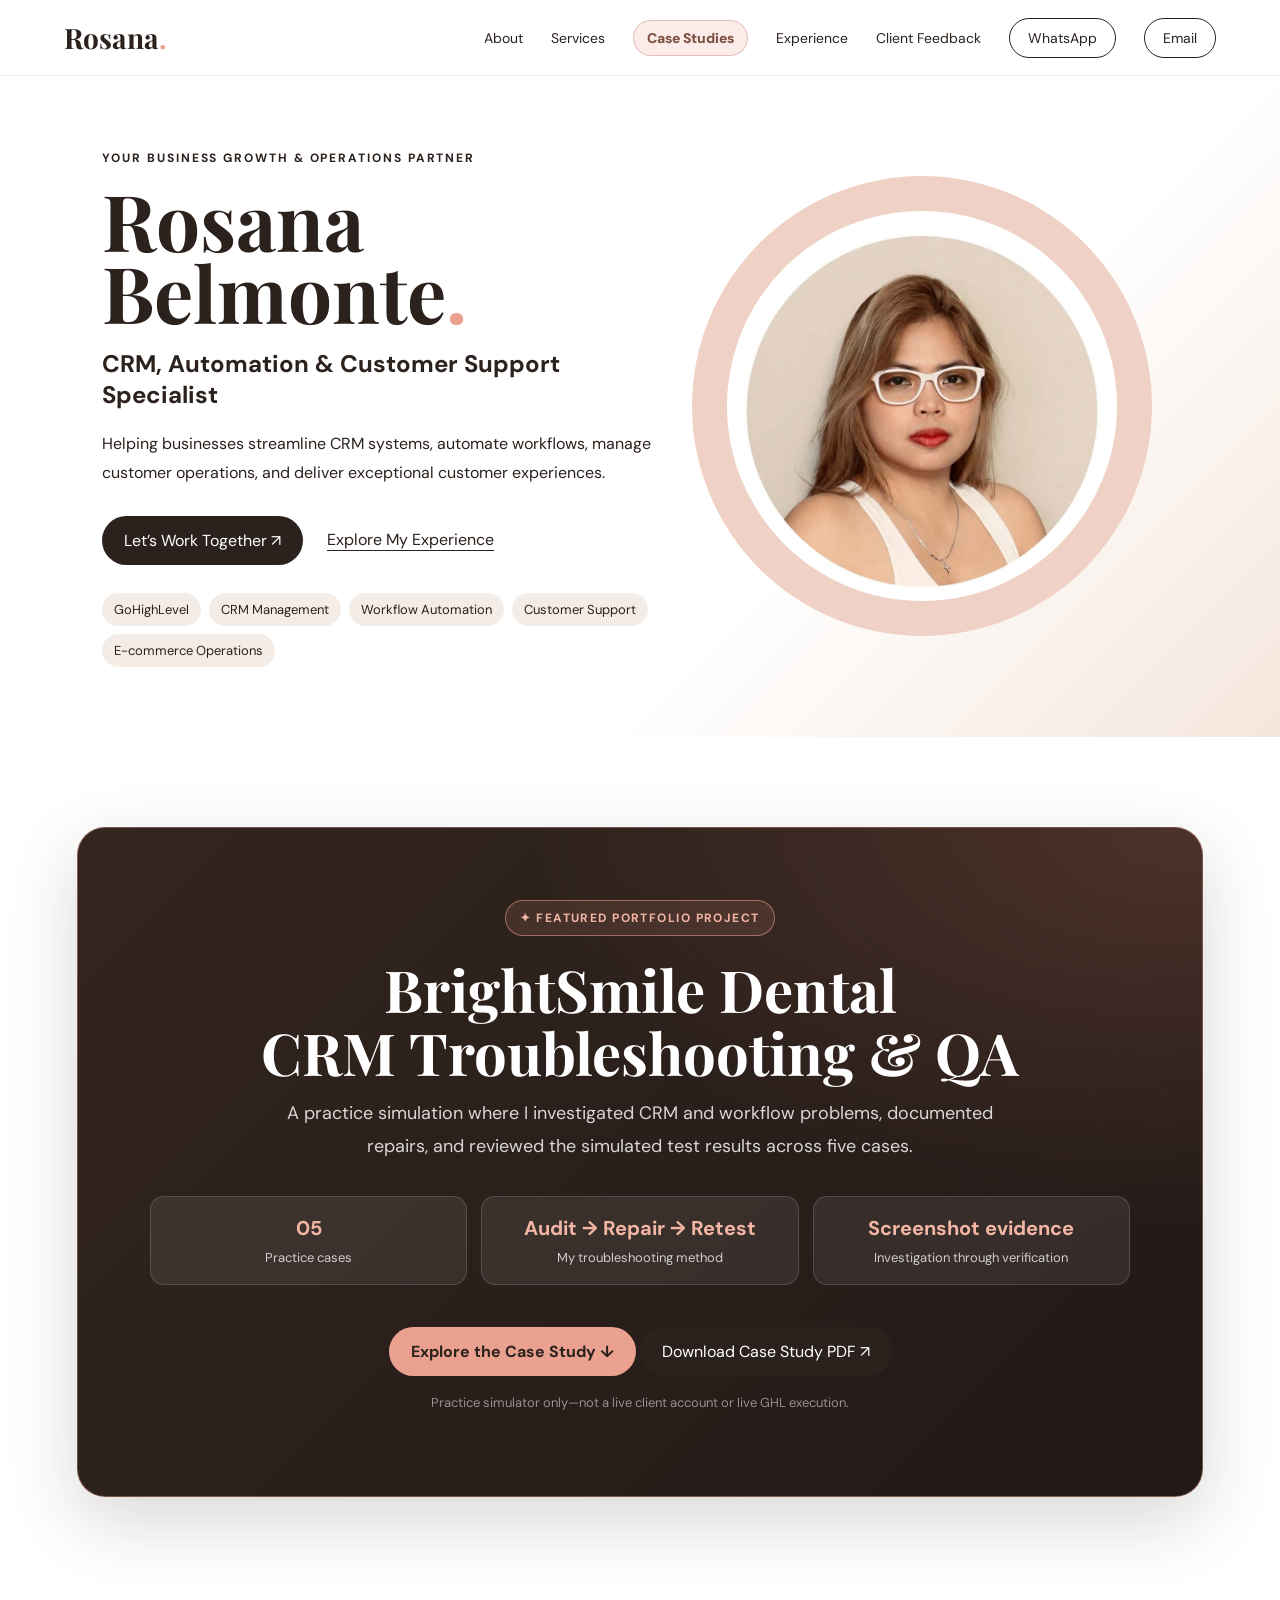
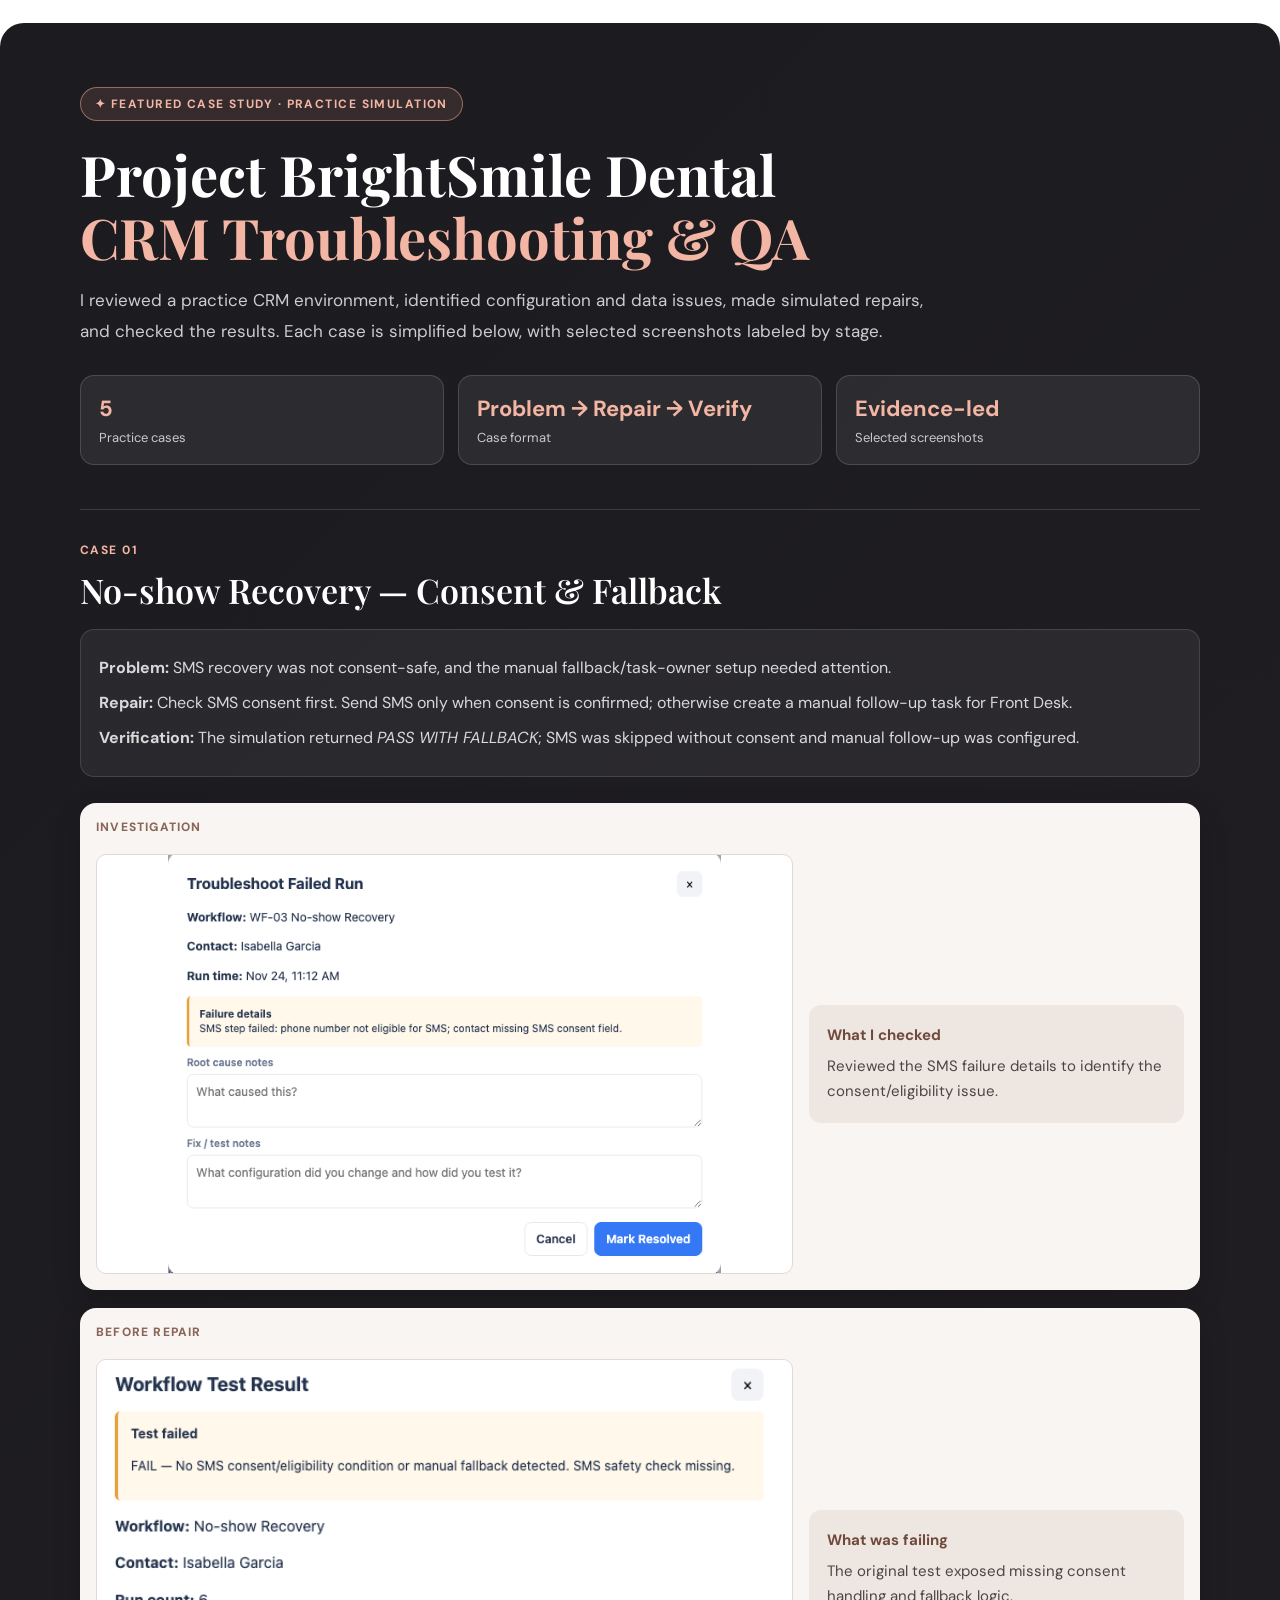
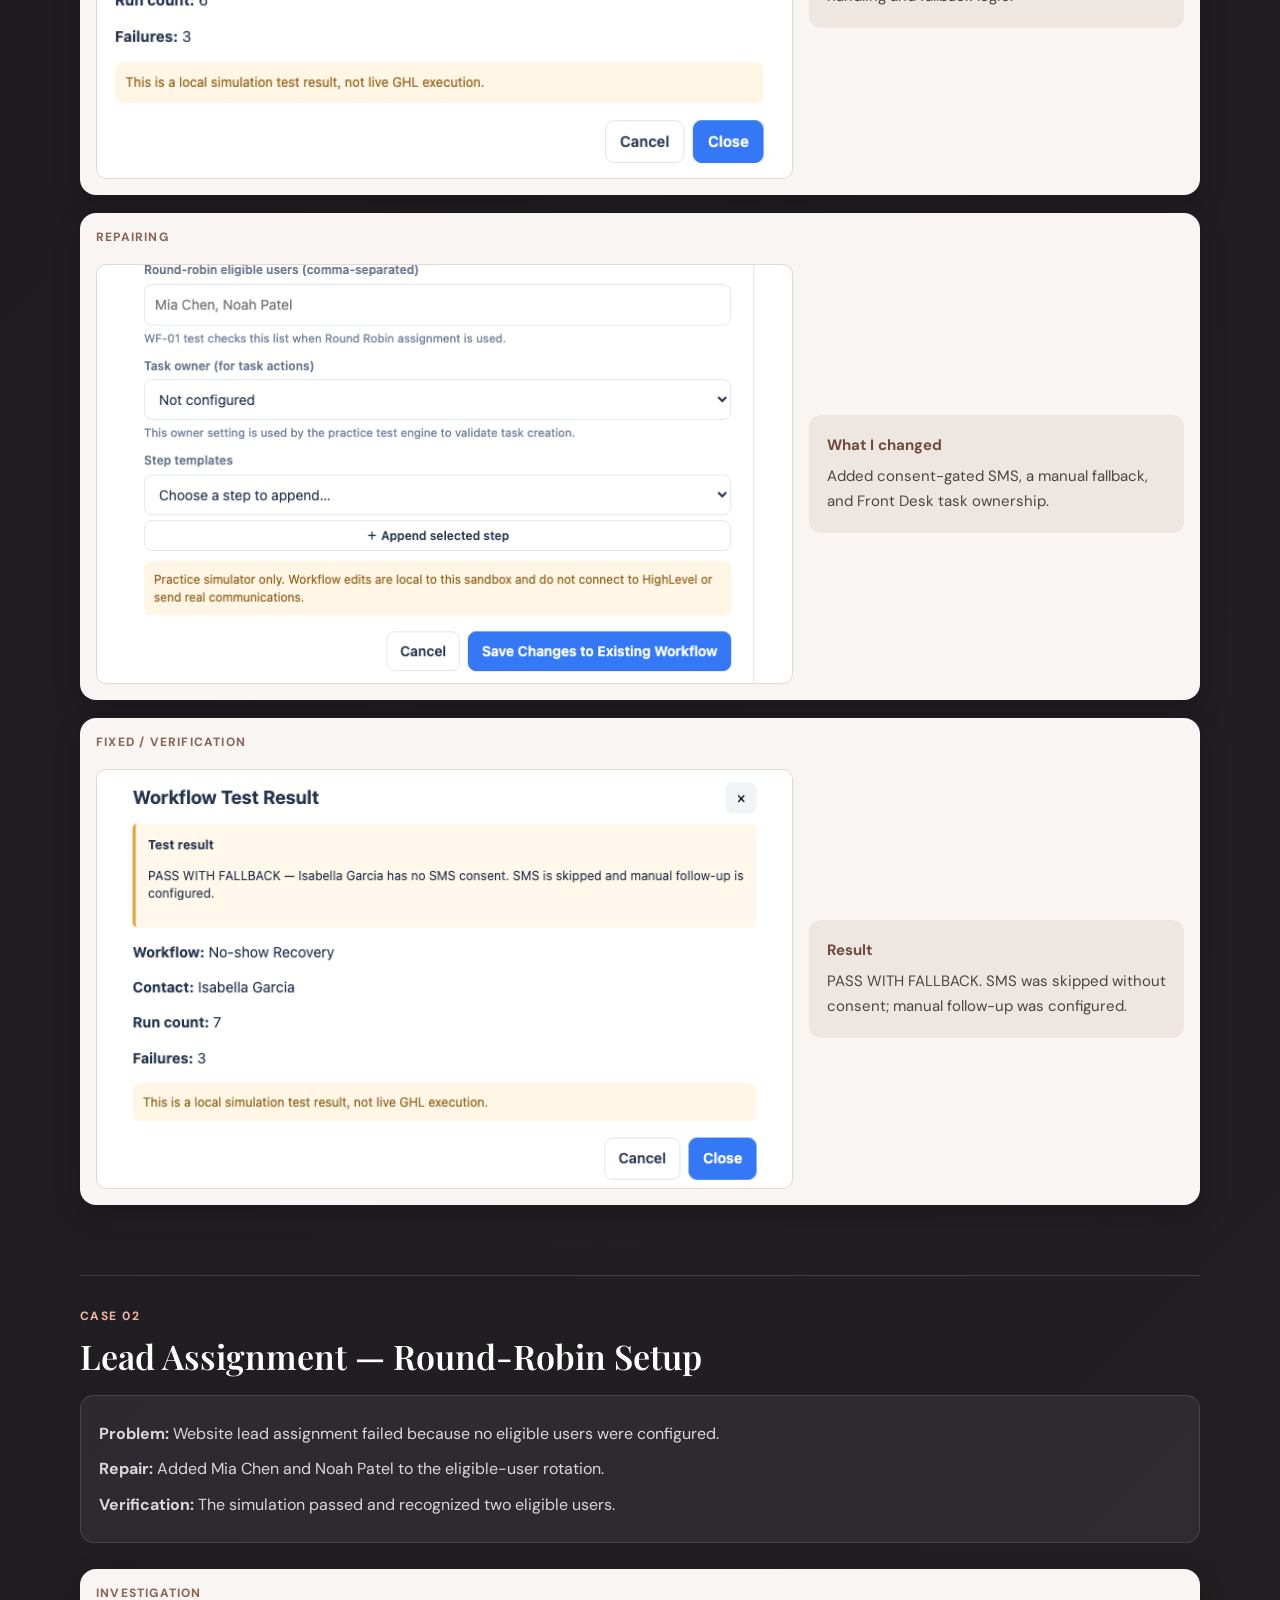
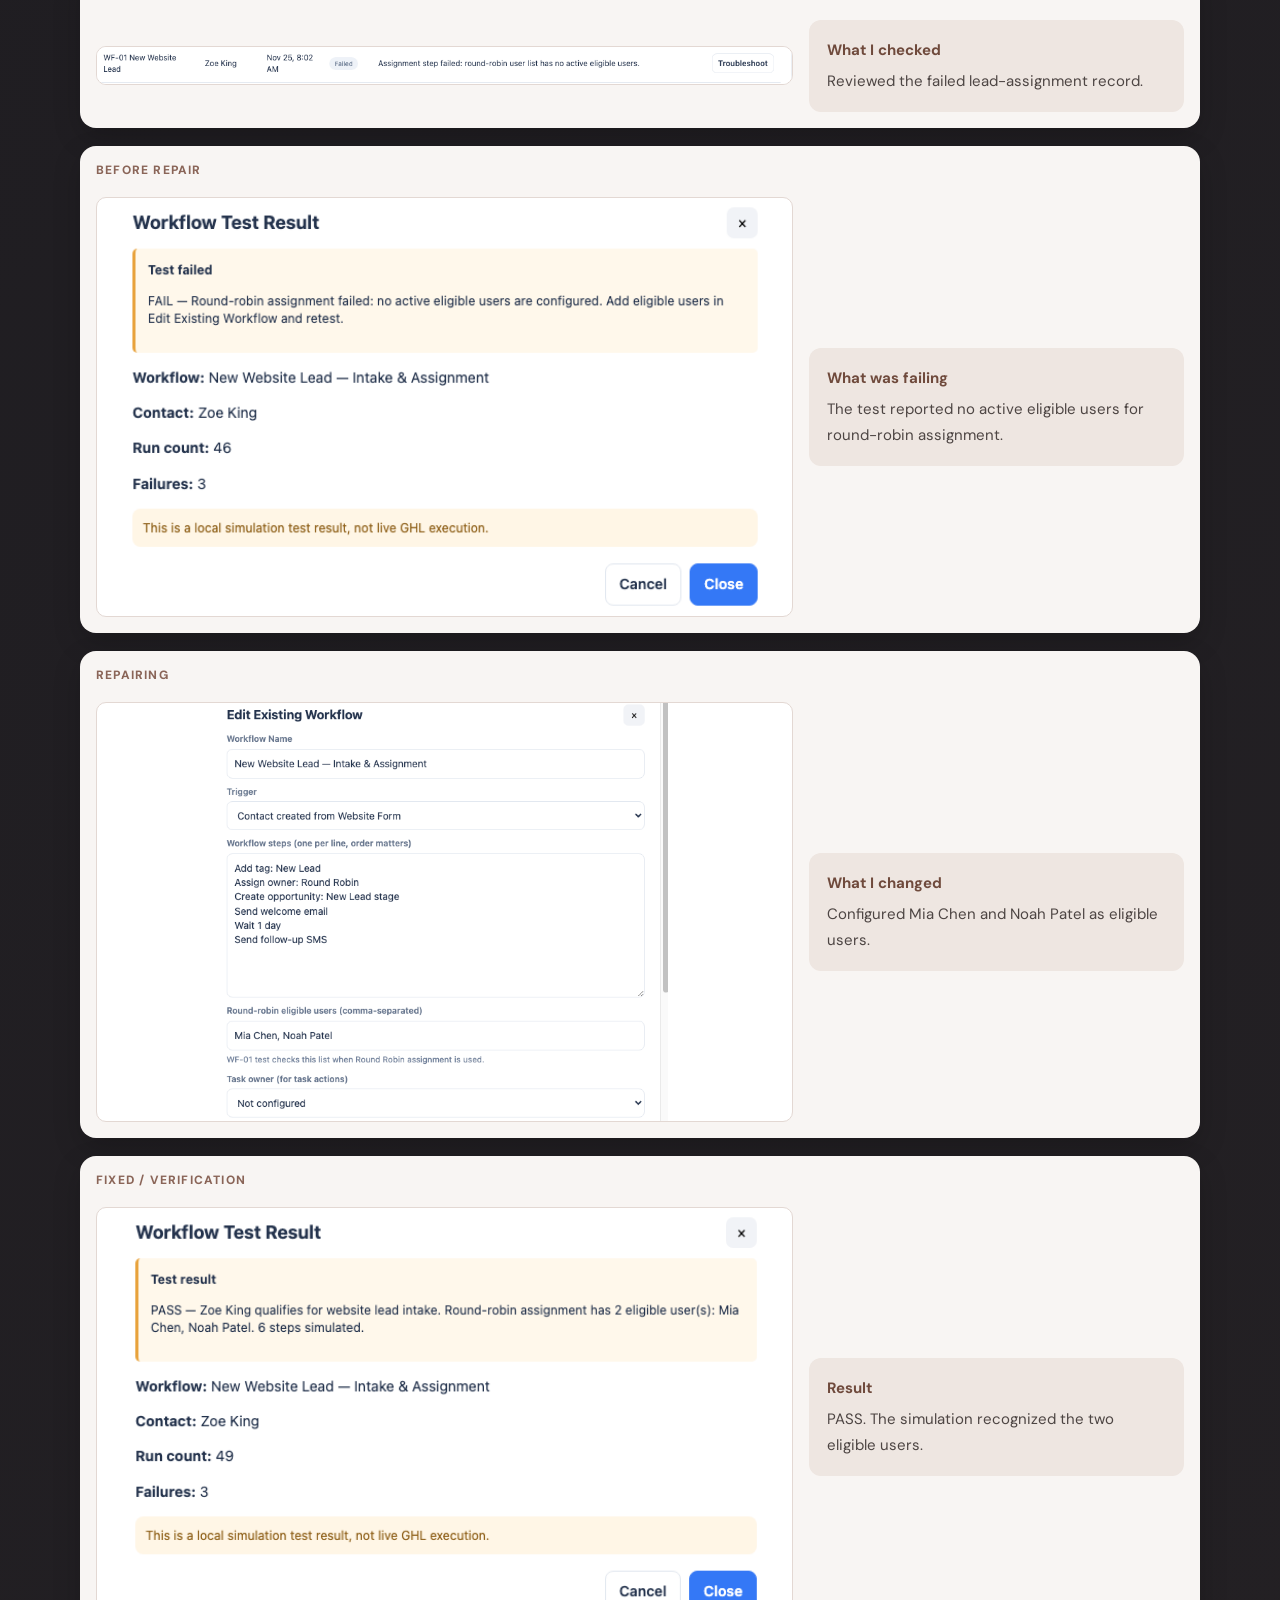
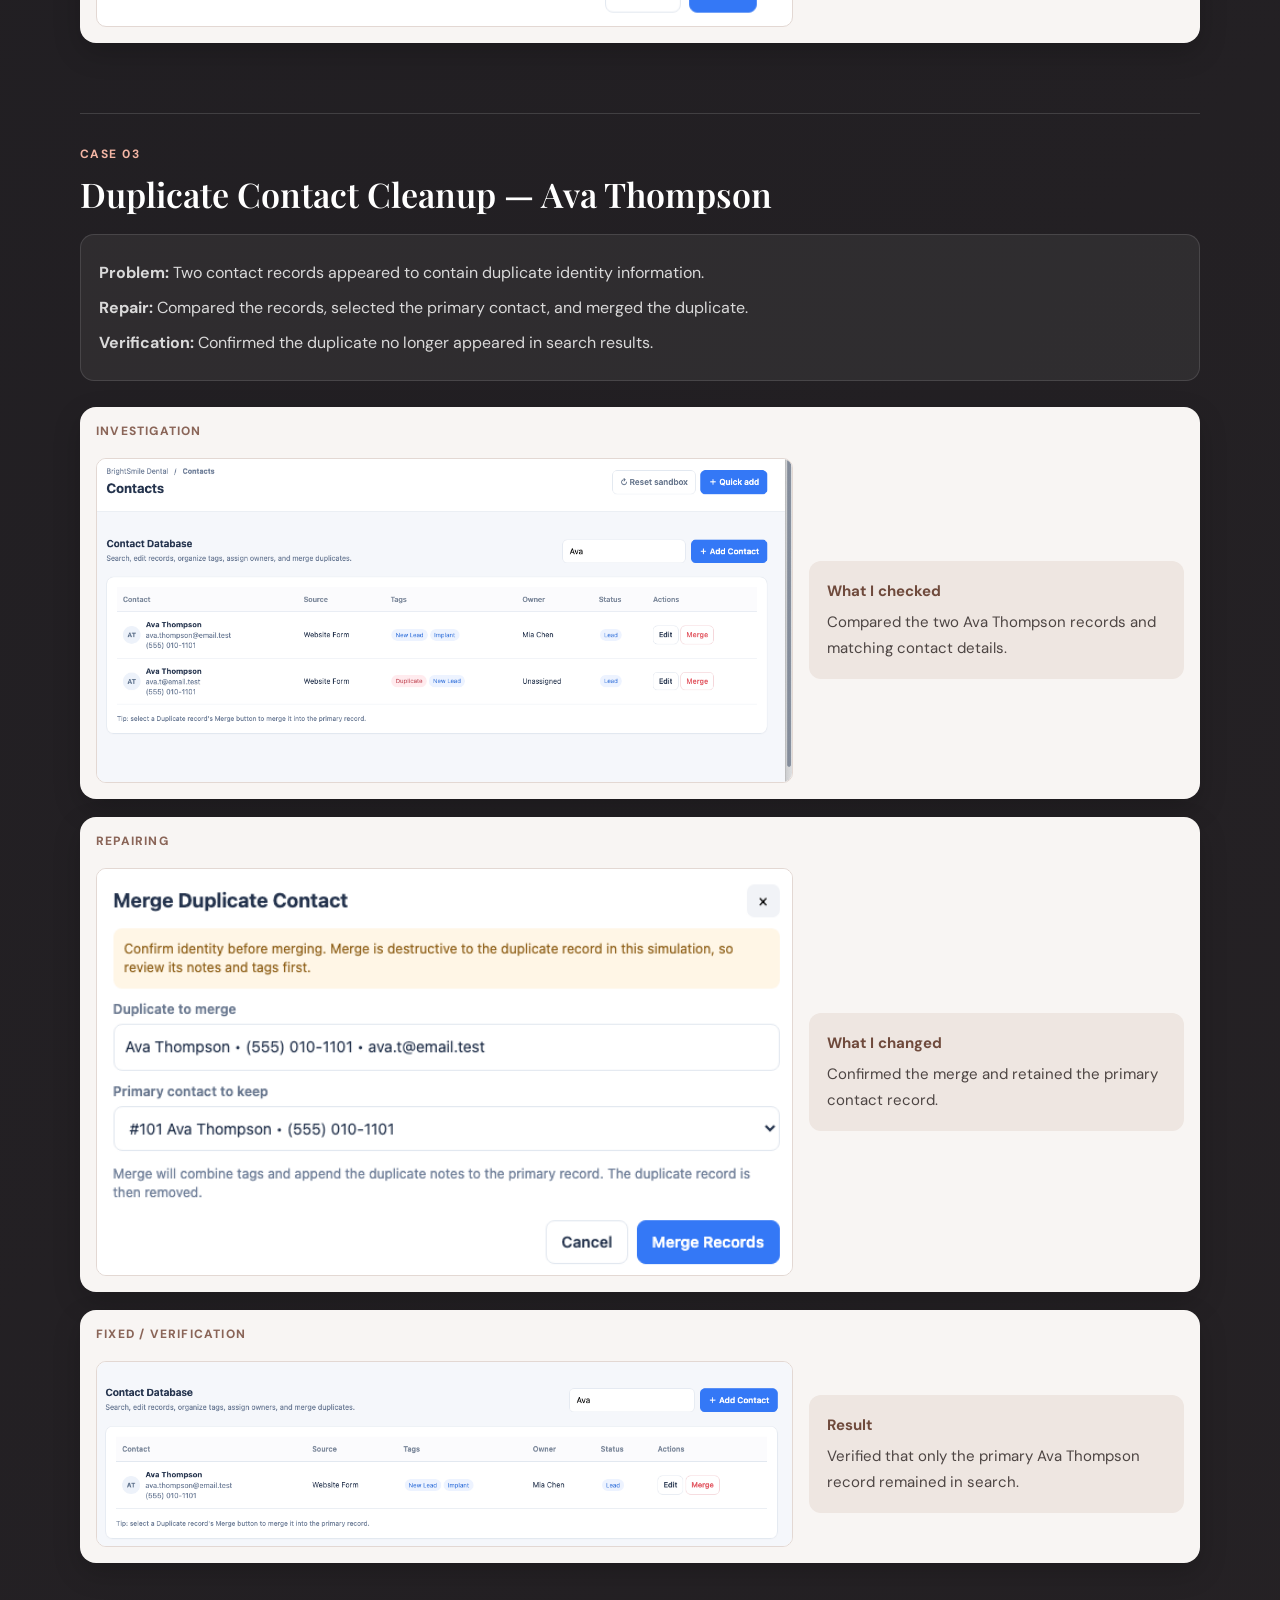
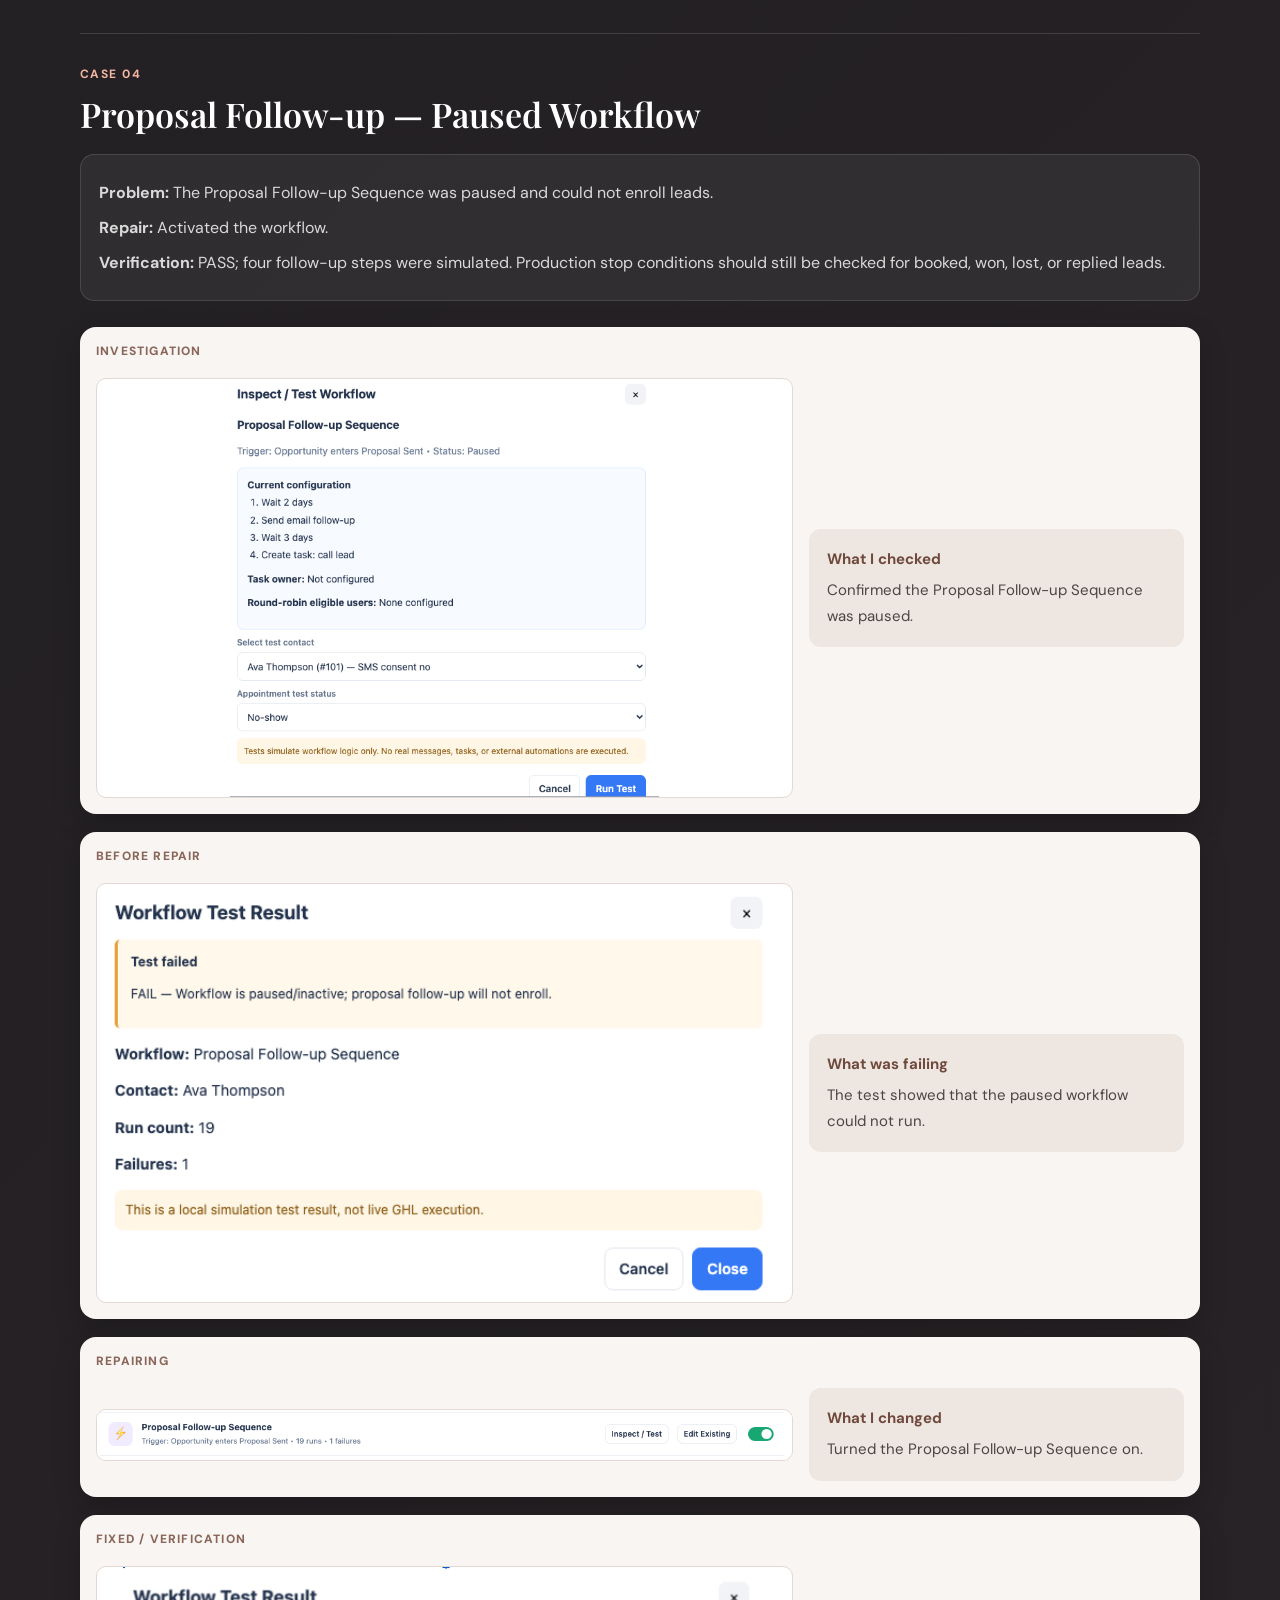
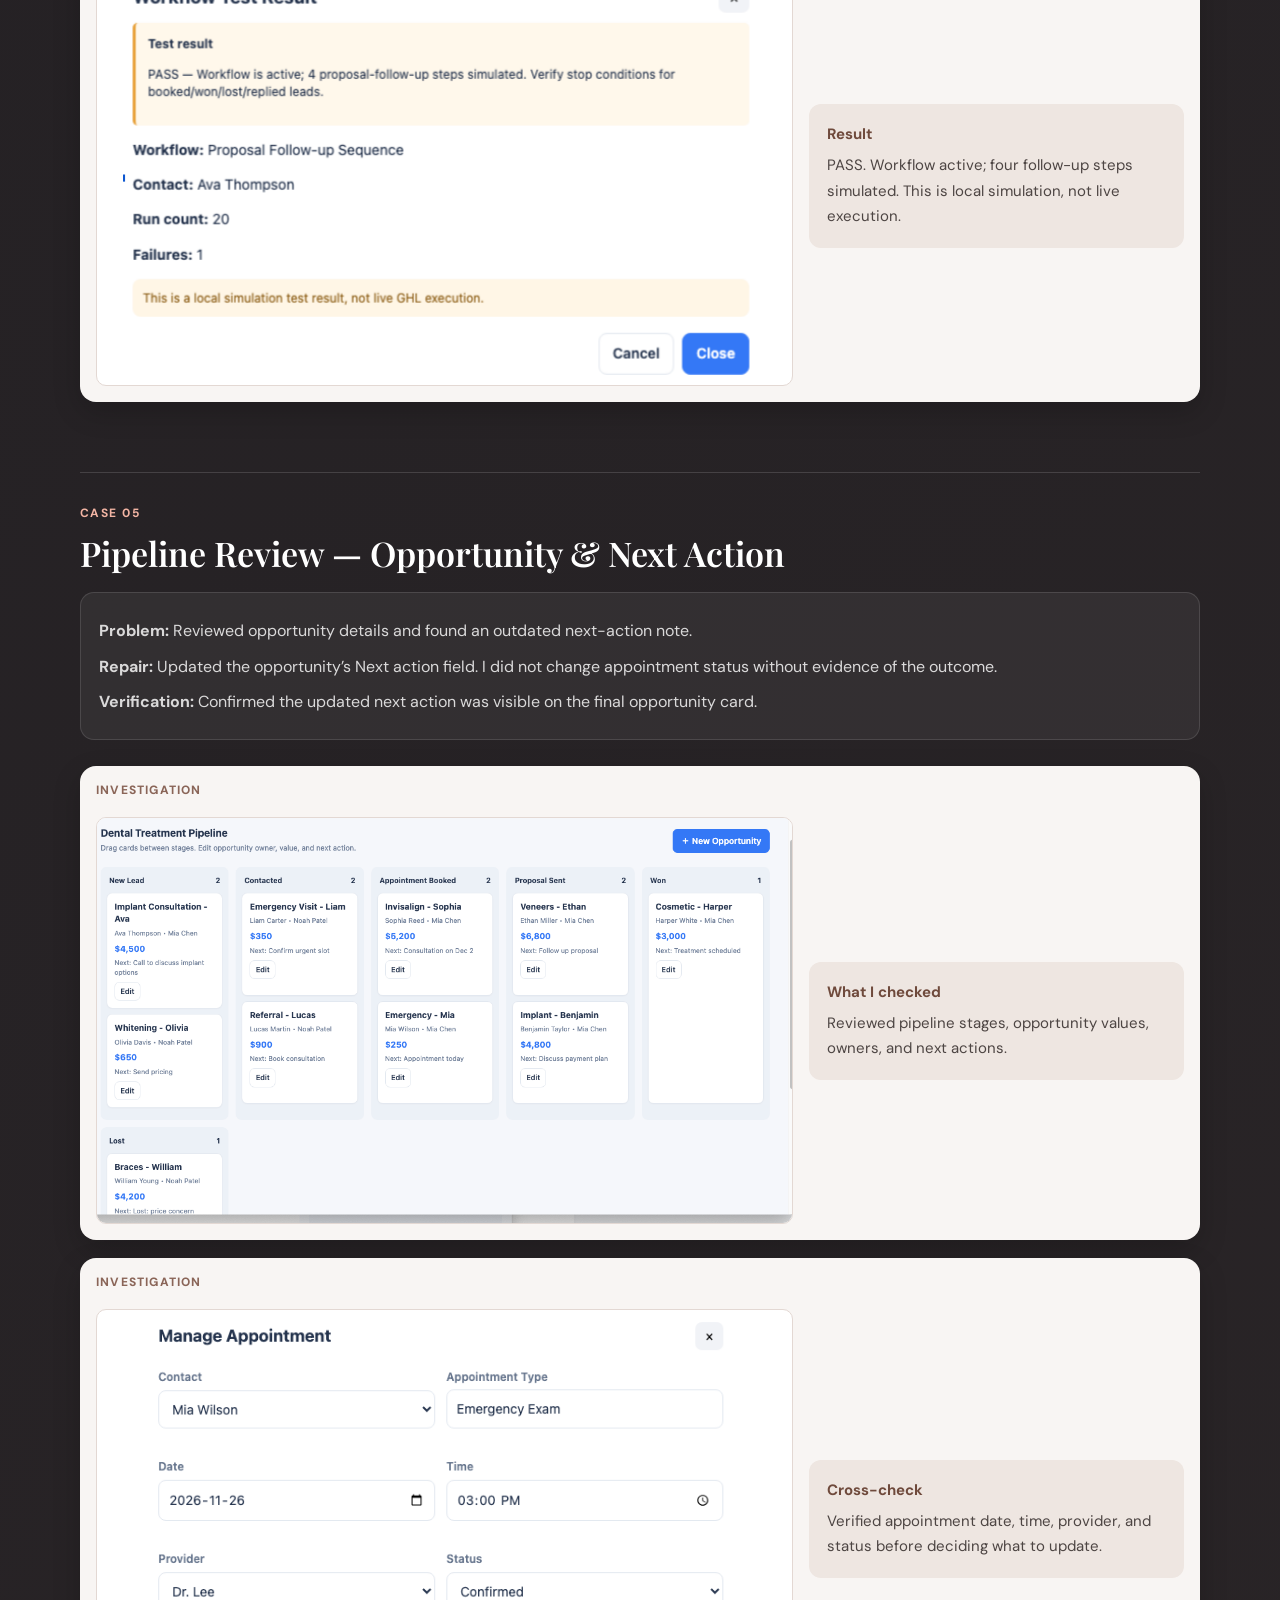
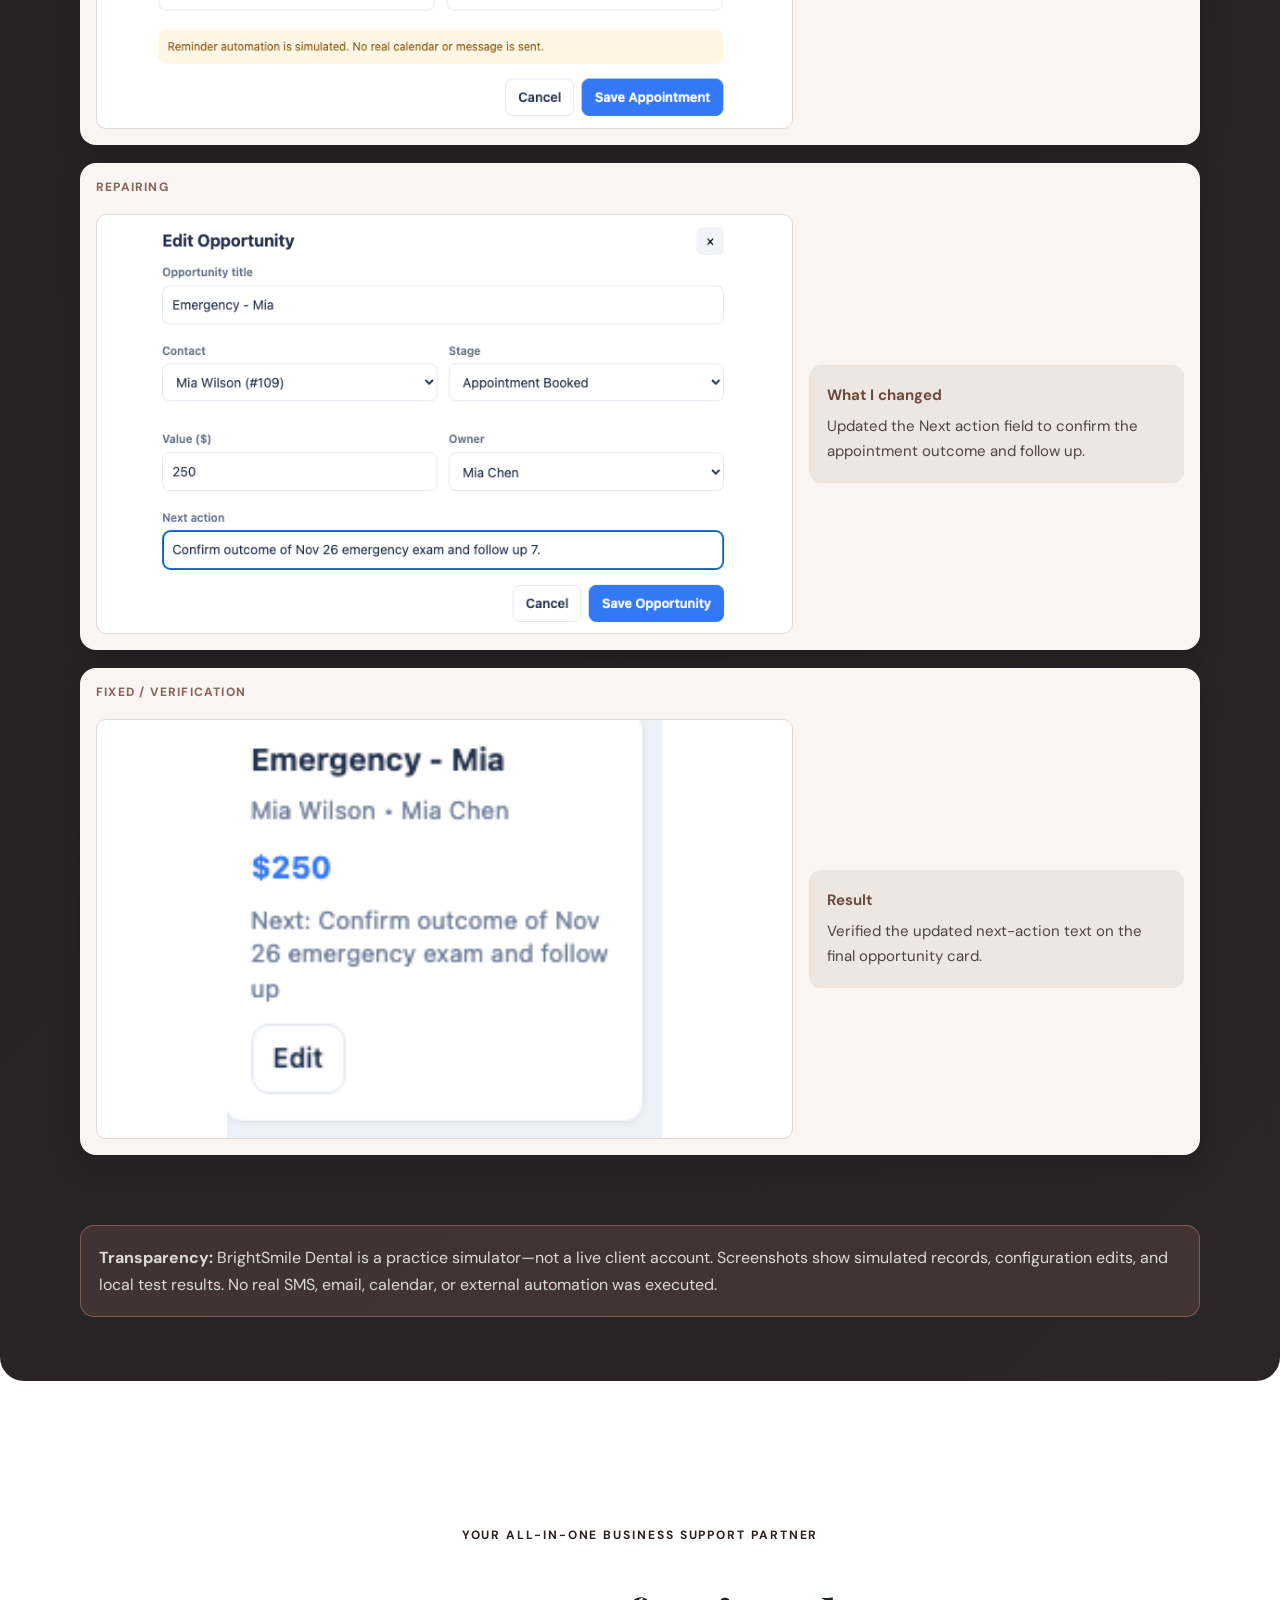
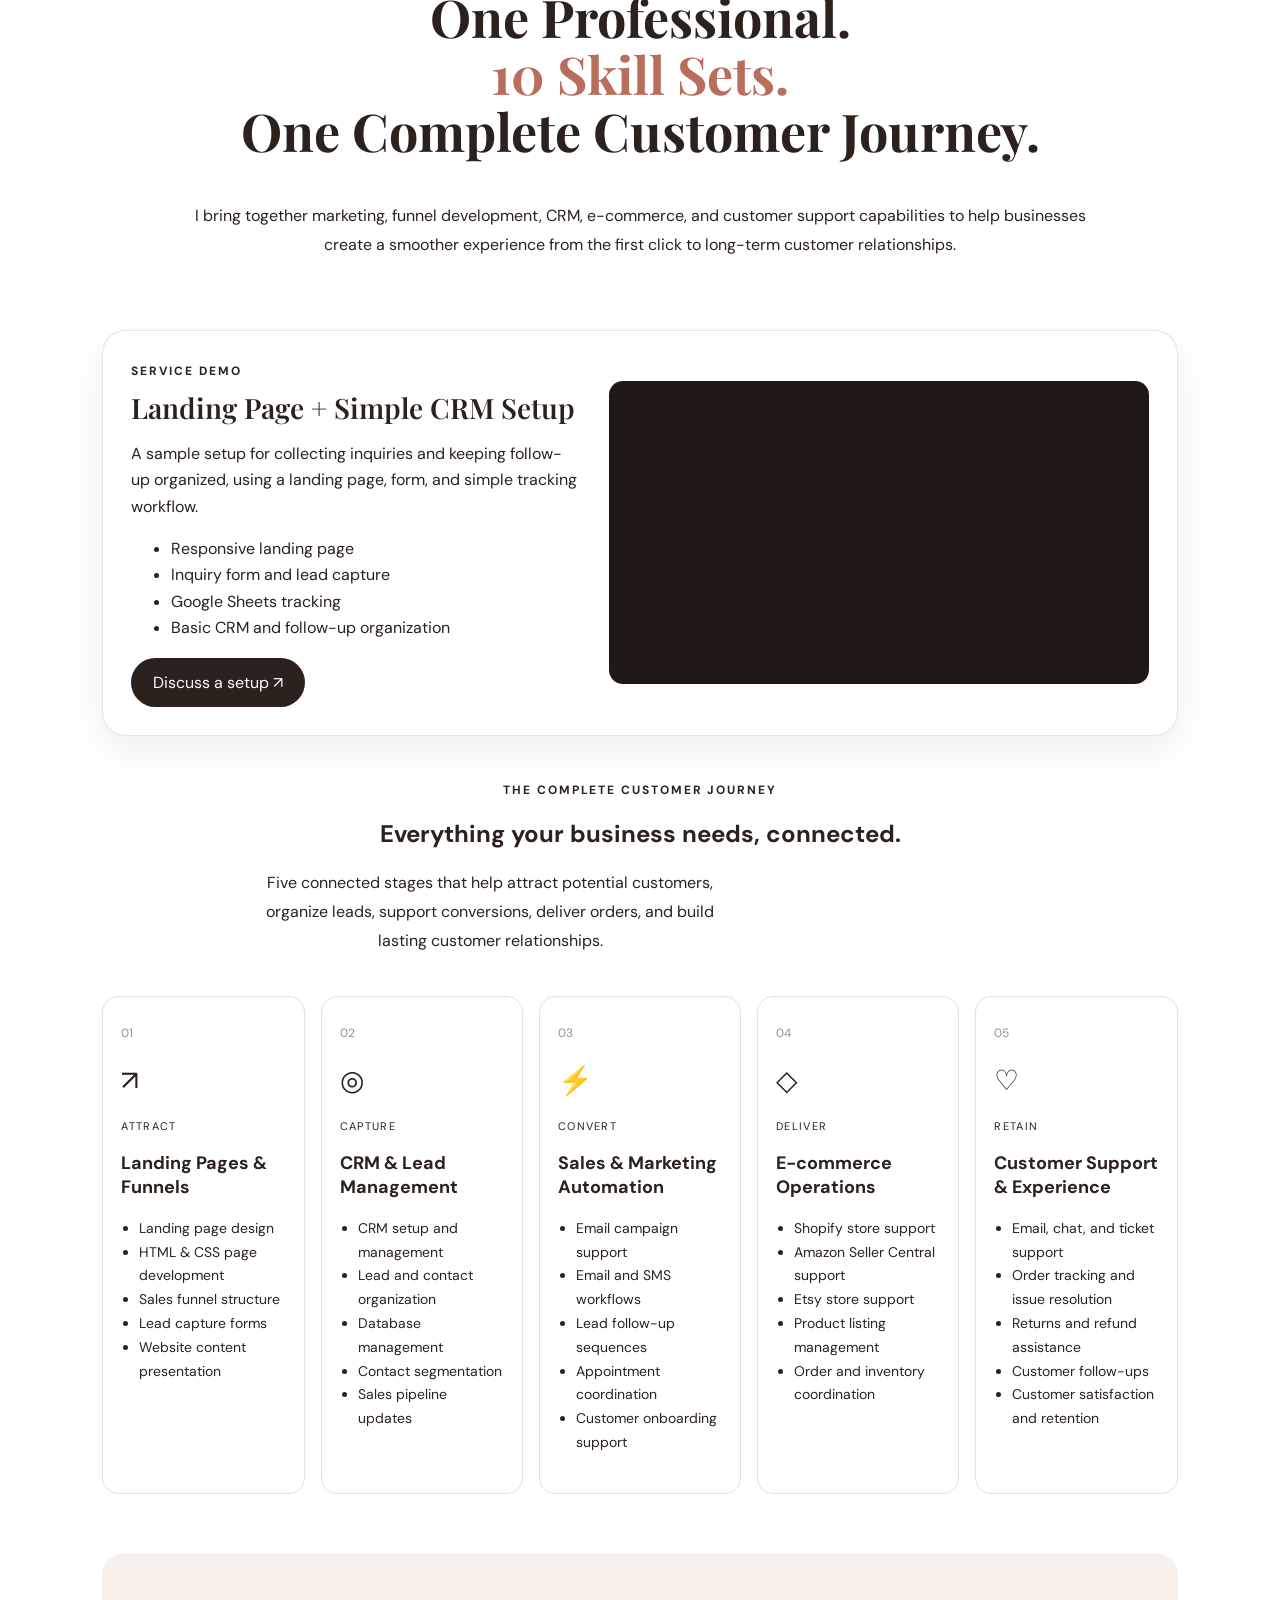
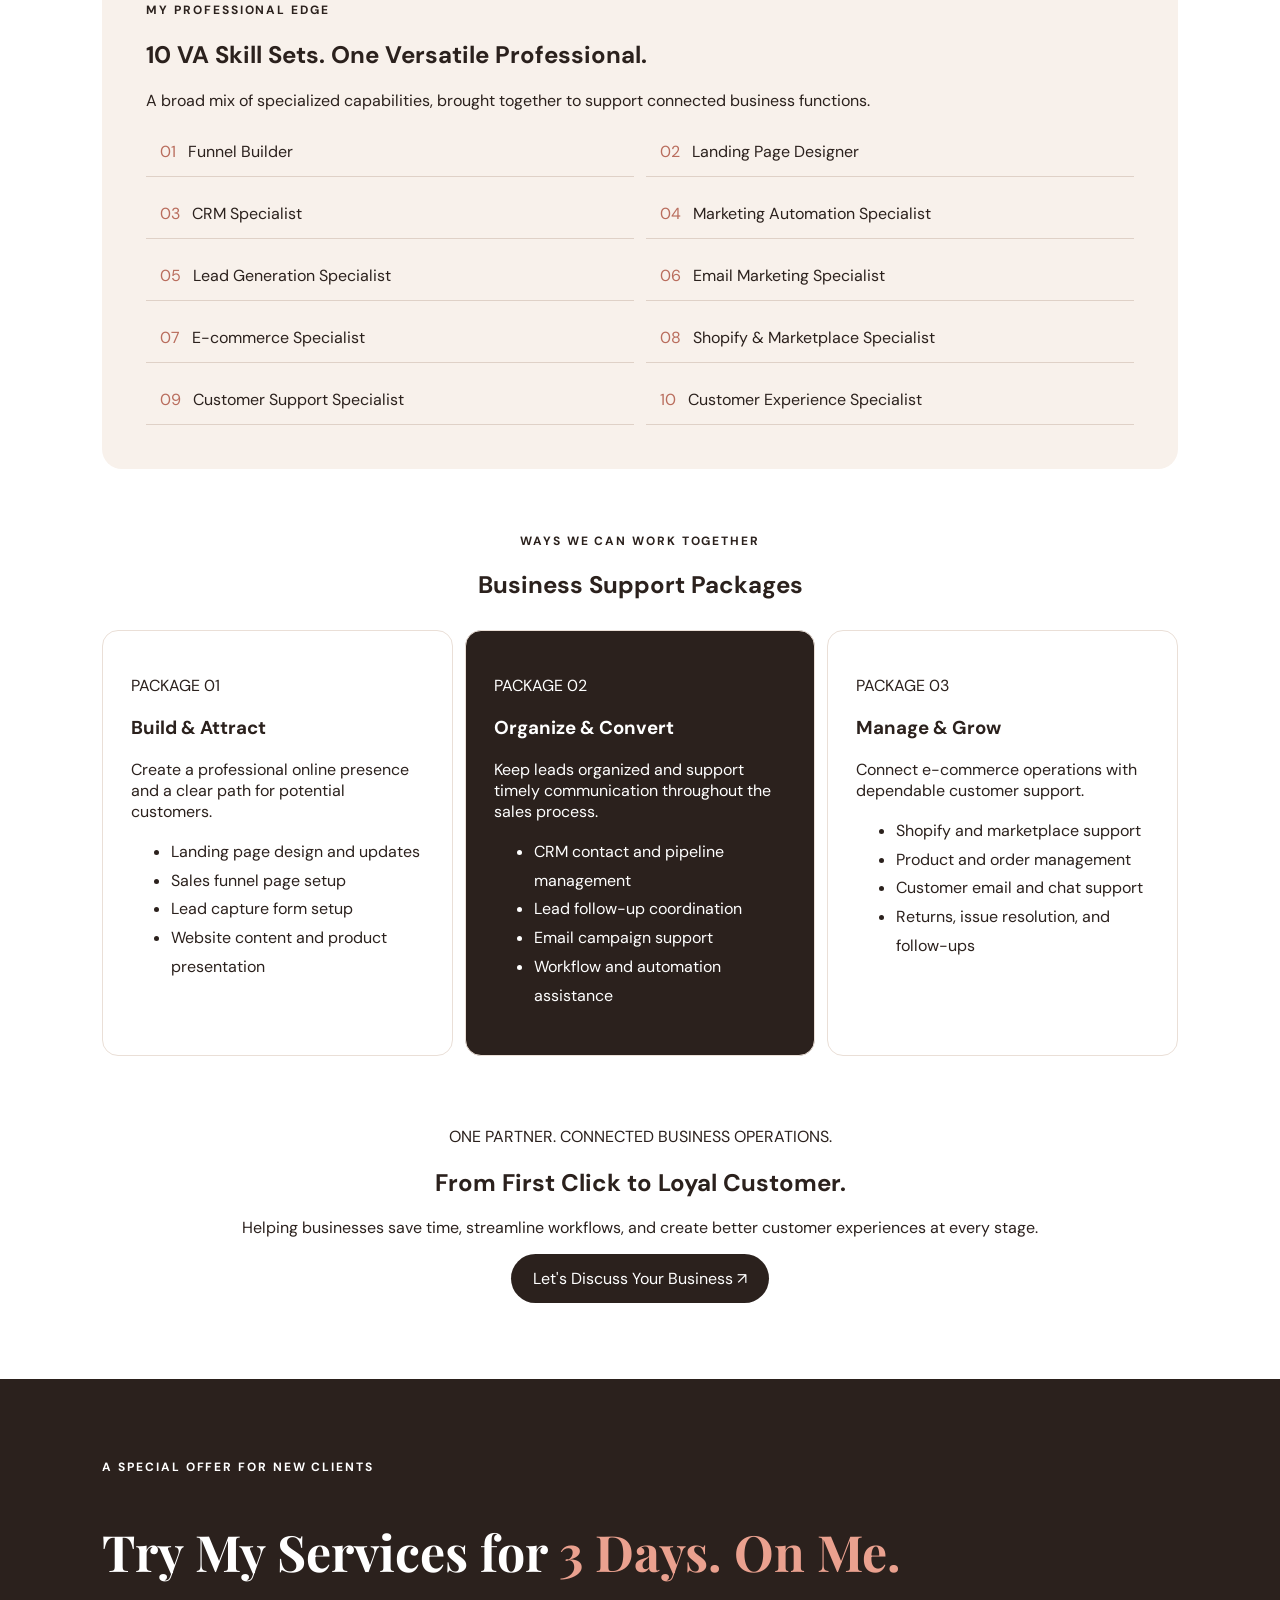
==== commit ce30aae2: "Add hero section to index.html Added a hero section with business details and skills." ====
--- a/portfolio-main/index.html
+++ b/portfolio-main/index.html
@@ -35,6 +35,59 @@
     </header>
 
     <main>
+        <section class="hero" id="home">
+
+    <div class="hero-copy">
+
+        <span class="eyebrow">
+            YOUR BUSINESS GROWTH &amp; OPERATIONS PARTNER
+        </span>
+
+        <h1 class="hero-name">
+            Rosana<br>
+            Belmonte<span>.</span>
+        </h1>
+
+        <h2 class="hero-subtitle">
+            CRM, Automation &amp; Customer Support Specialist
+        </h2>
+
+        <p class="hero-description">
+            Helping businesses streamline CRM systems, automate workflows,
+            manage customer operations, and deliver exceptional customer experiences.
+        </p>
+
+        <div class="hero-actions">
+            <a href="#contact" class="button">
+                Let’s Work Together ↗
+            </a>
+
+            <a href="#experience" class="text-link">
+                Explore My Experience
+            </a>
+        </div>
+
+        <div class="hero-skills">
+            <span>GoHighLevel</span>
+            <span>CRM Management</span>
+            <span>Workflow Automation</span>
+            <span>Customer Support</span>
+            <span>E-commerce Operations</span>
+        </div>
+
+    </div>
+
+    <div class="hero-visual">
+        <div class="portrait-decoration"></div>
+
+        <img
+            src="images/portrait.jpg"
+            alt="Rosana Belmonte"
+            class="hero-photo"
+        >
+    </div>
+
+</section>
 <section class="section featured-setup" id="featured-case">
     <div class="featured-setup-inner">
         <span class="featured-setup-badge">✦ FEATURED PORTFOLIO PROJECT</span>
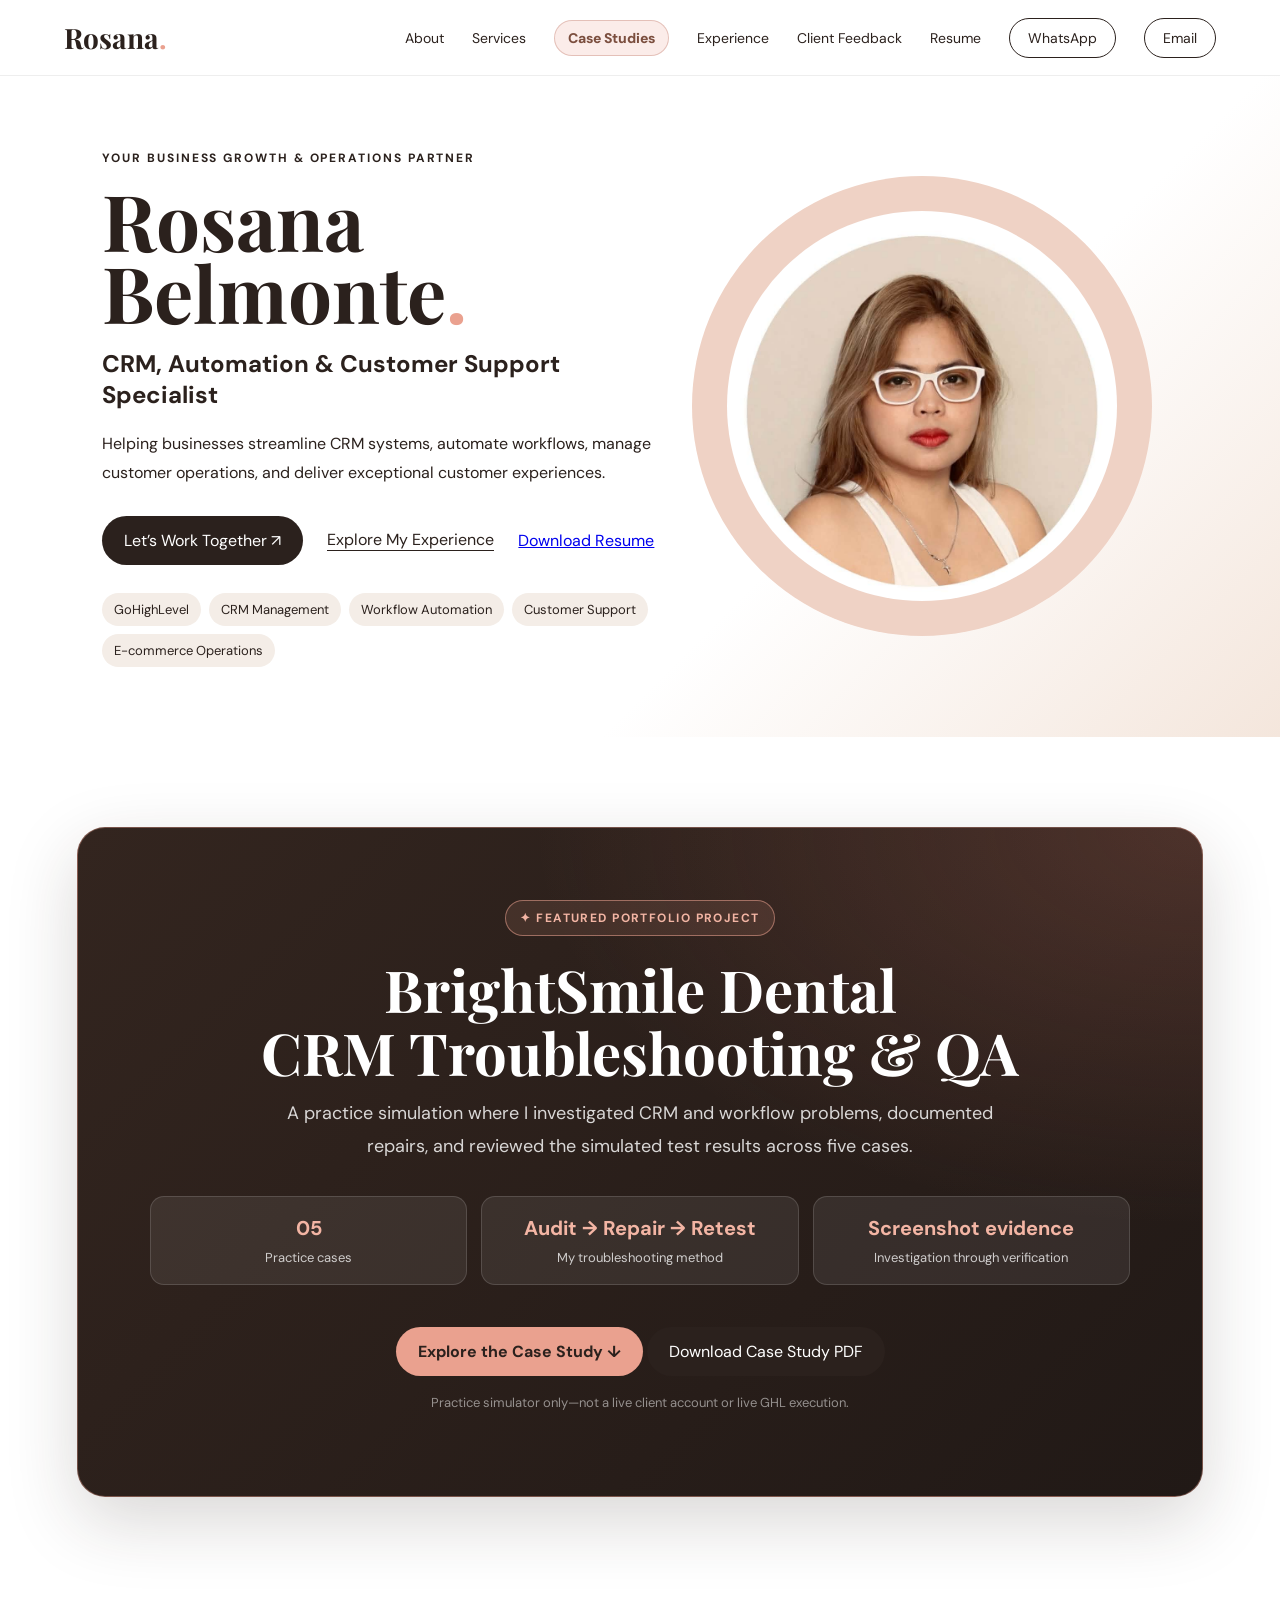
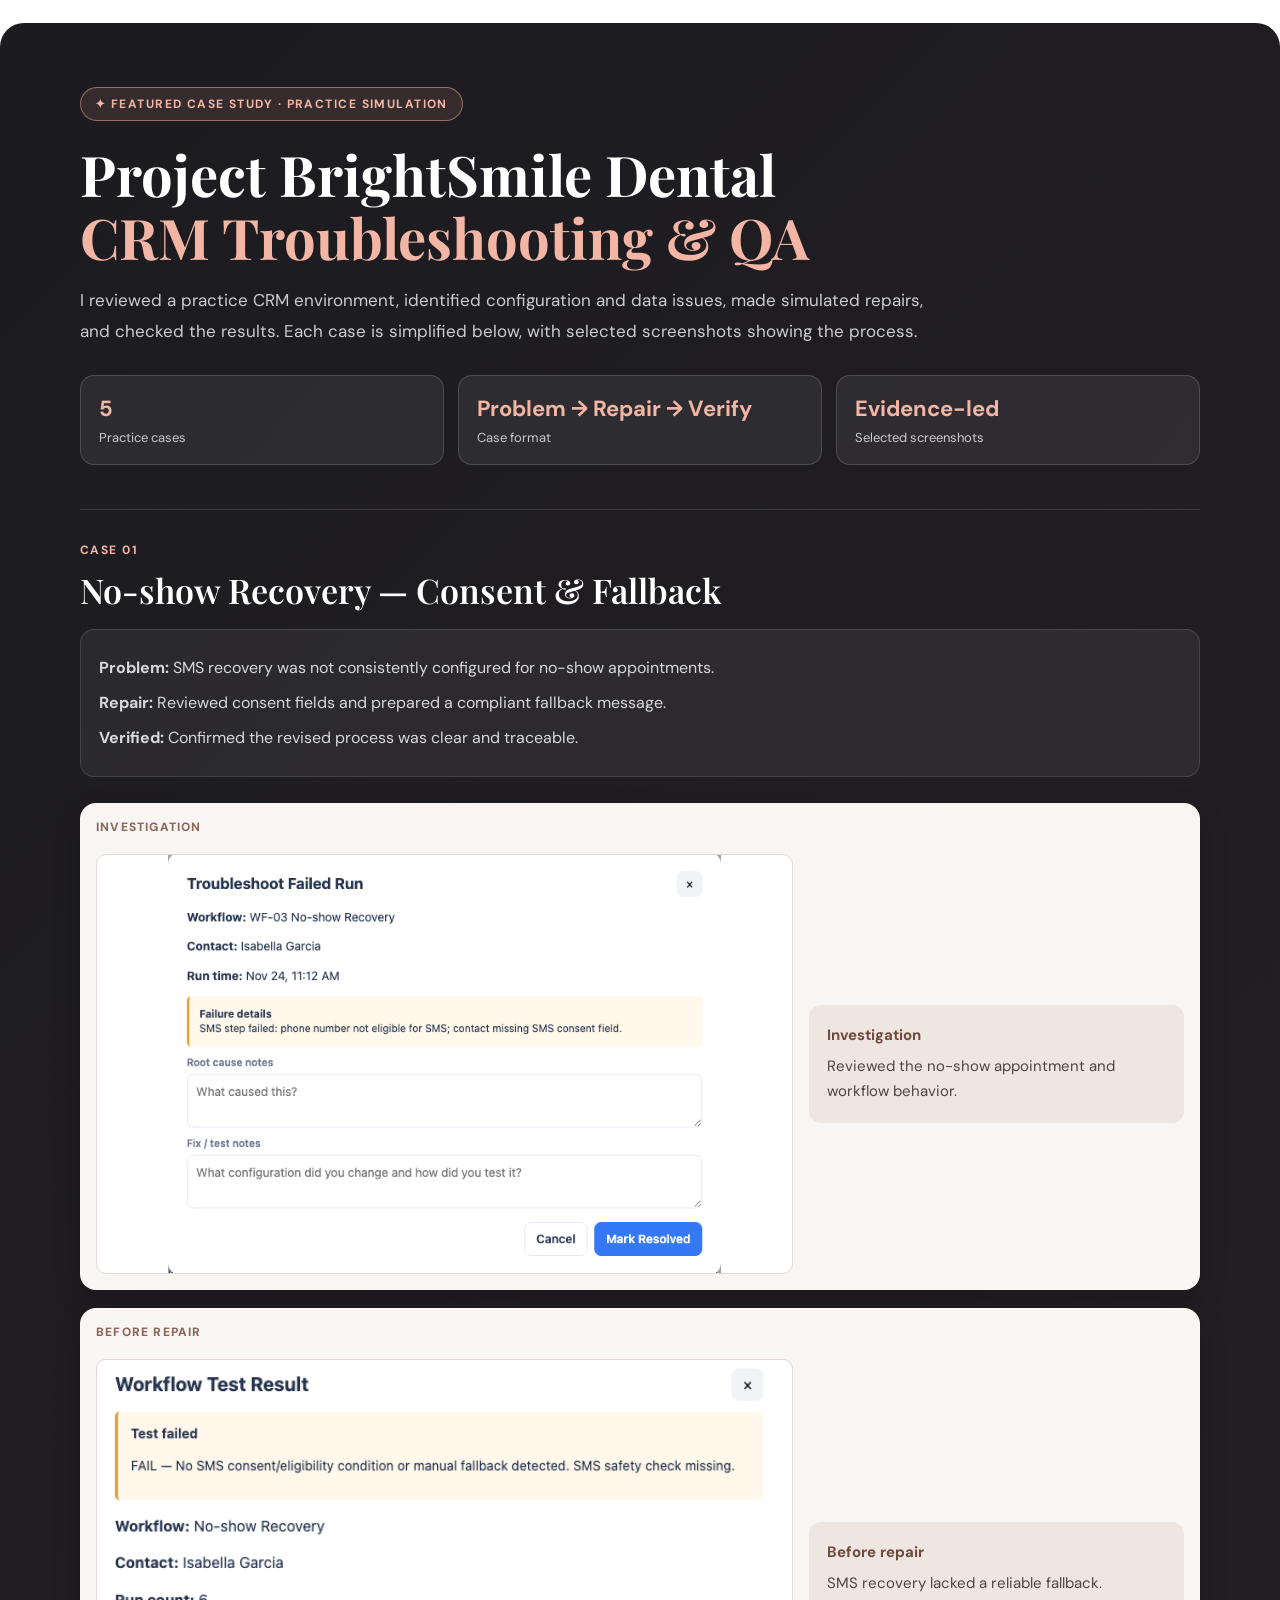
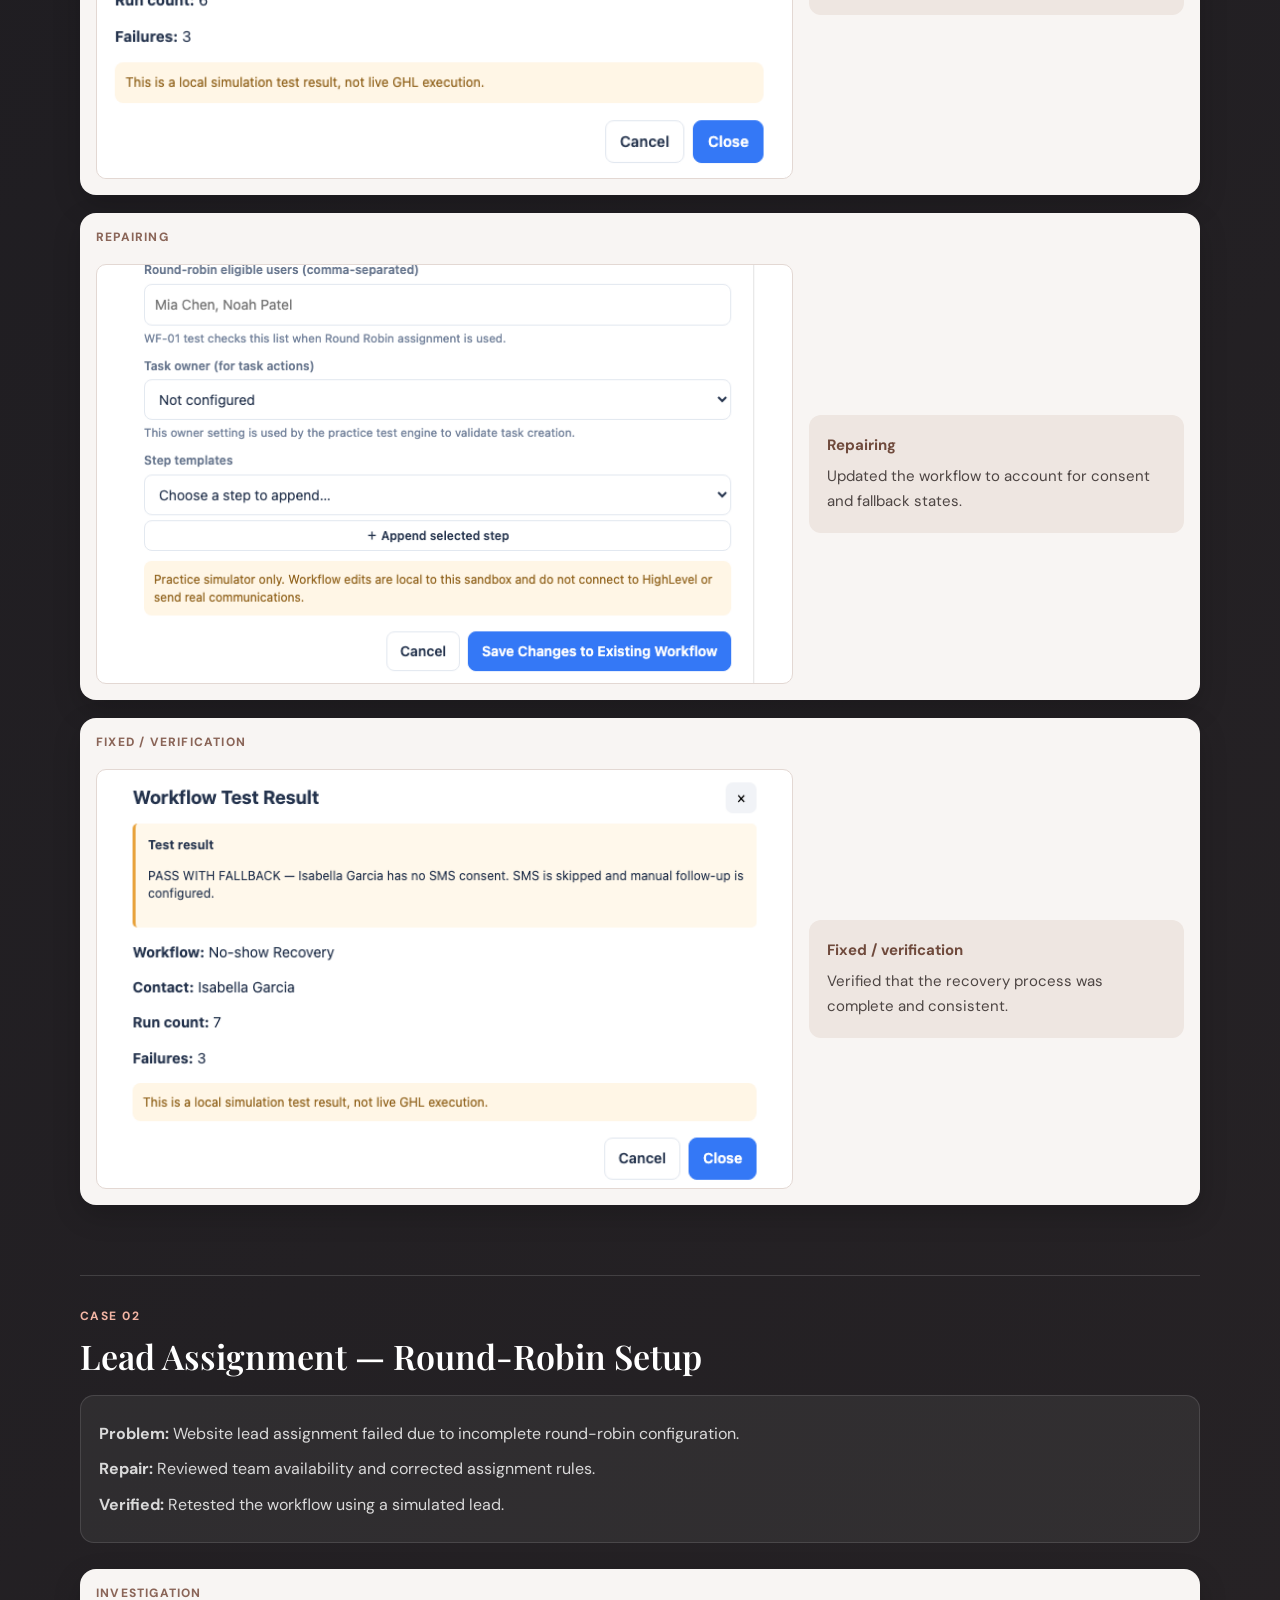
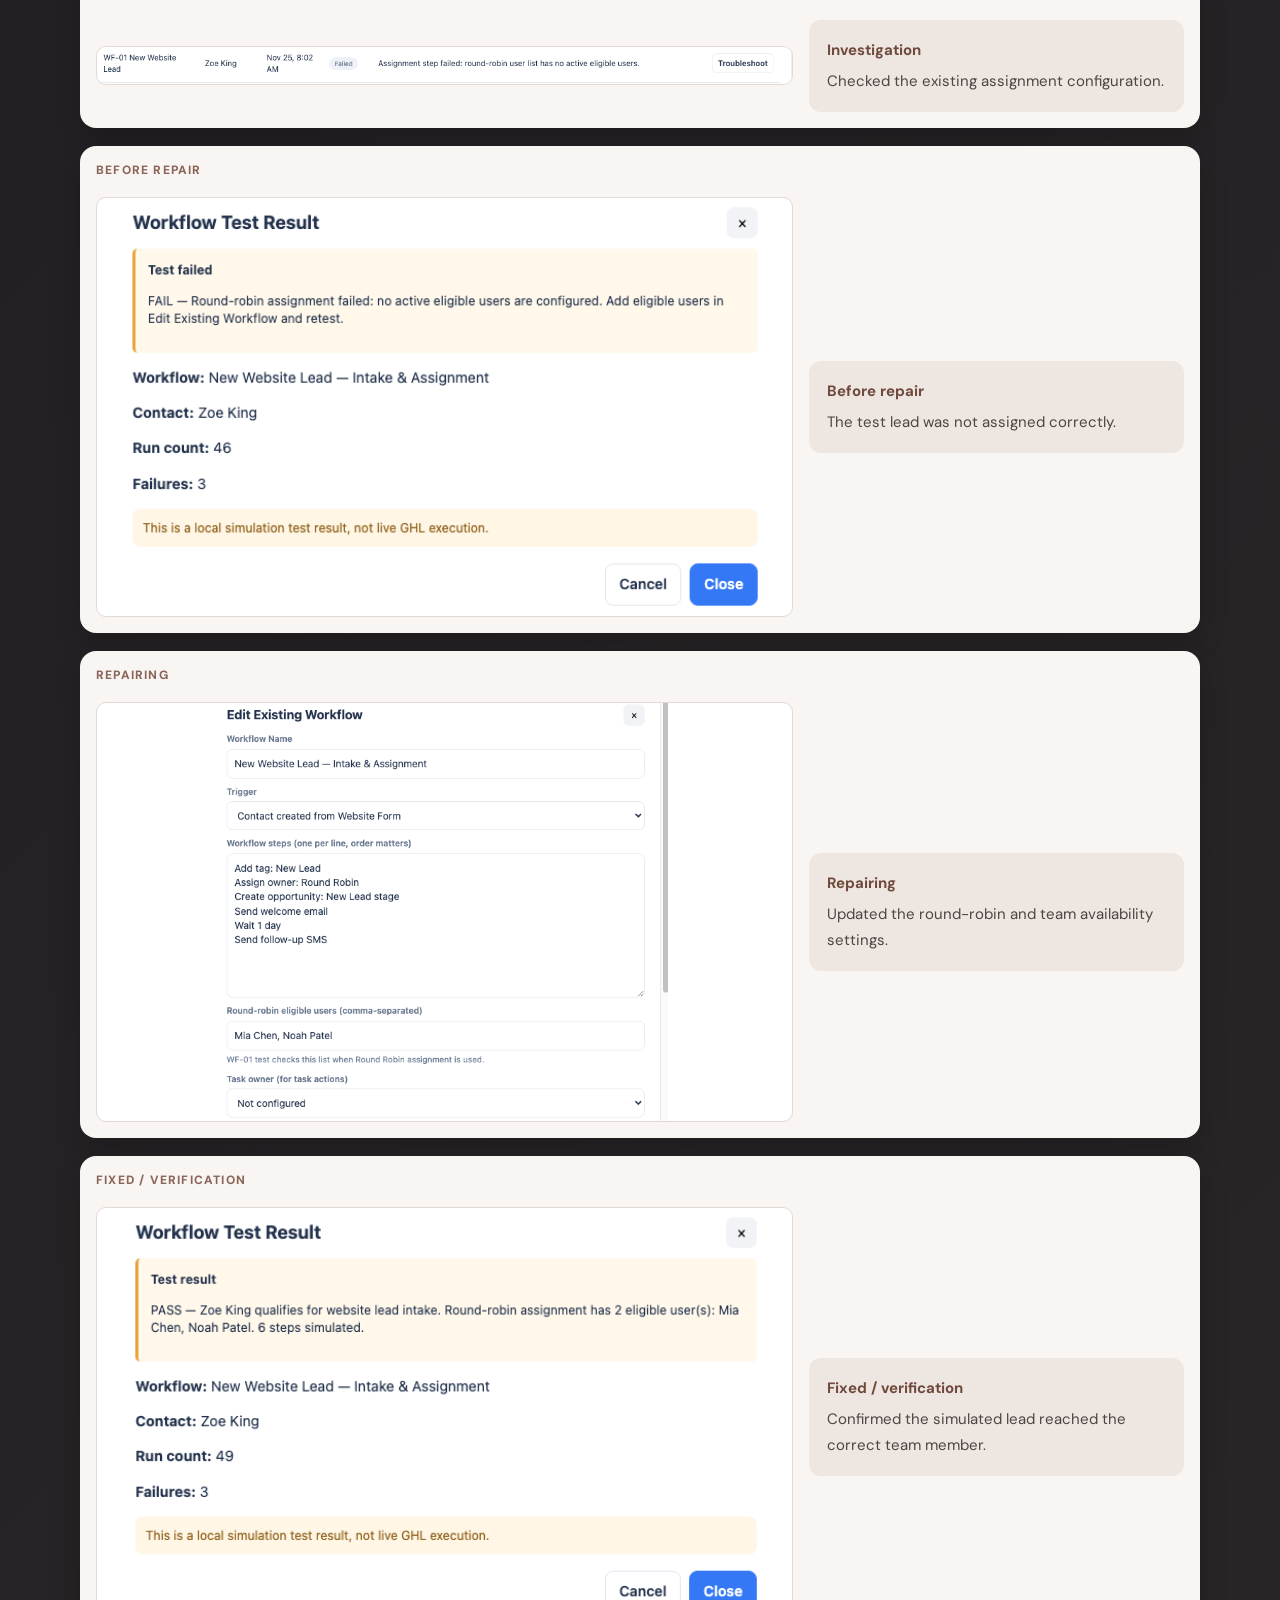
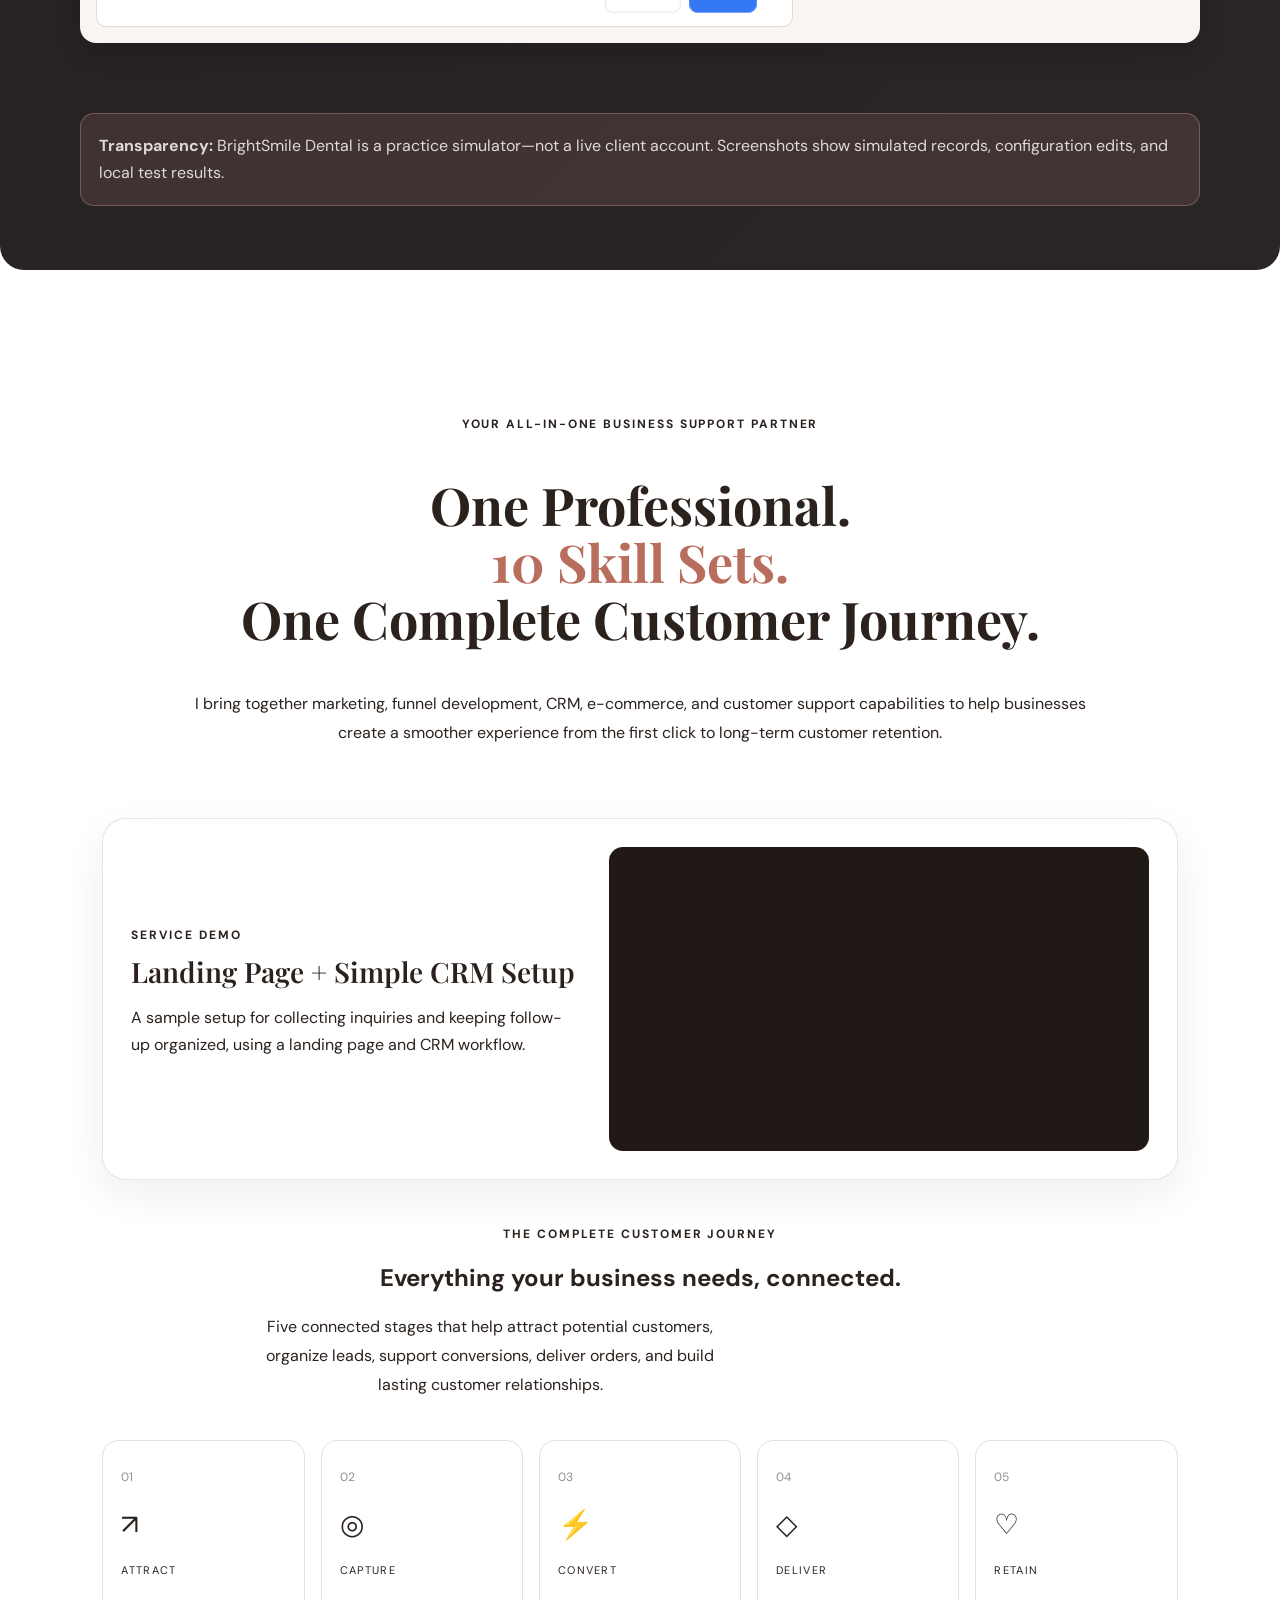
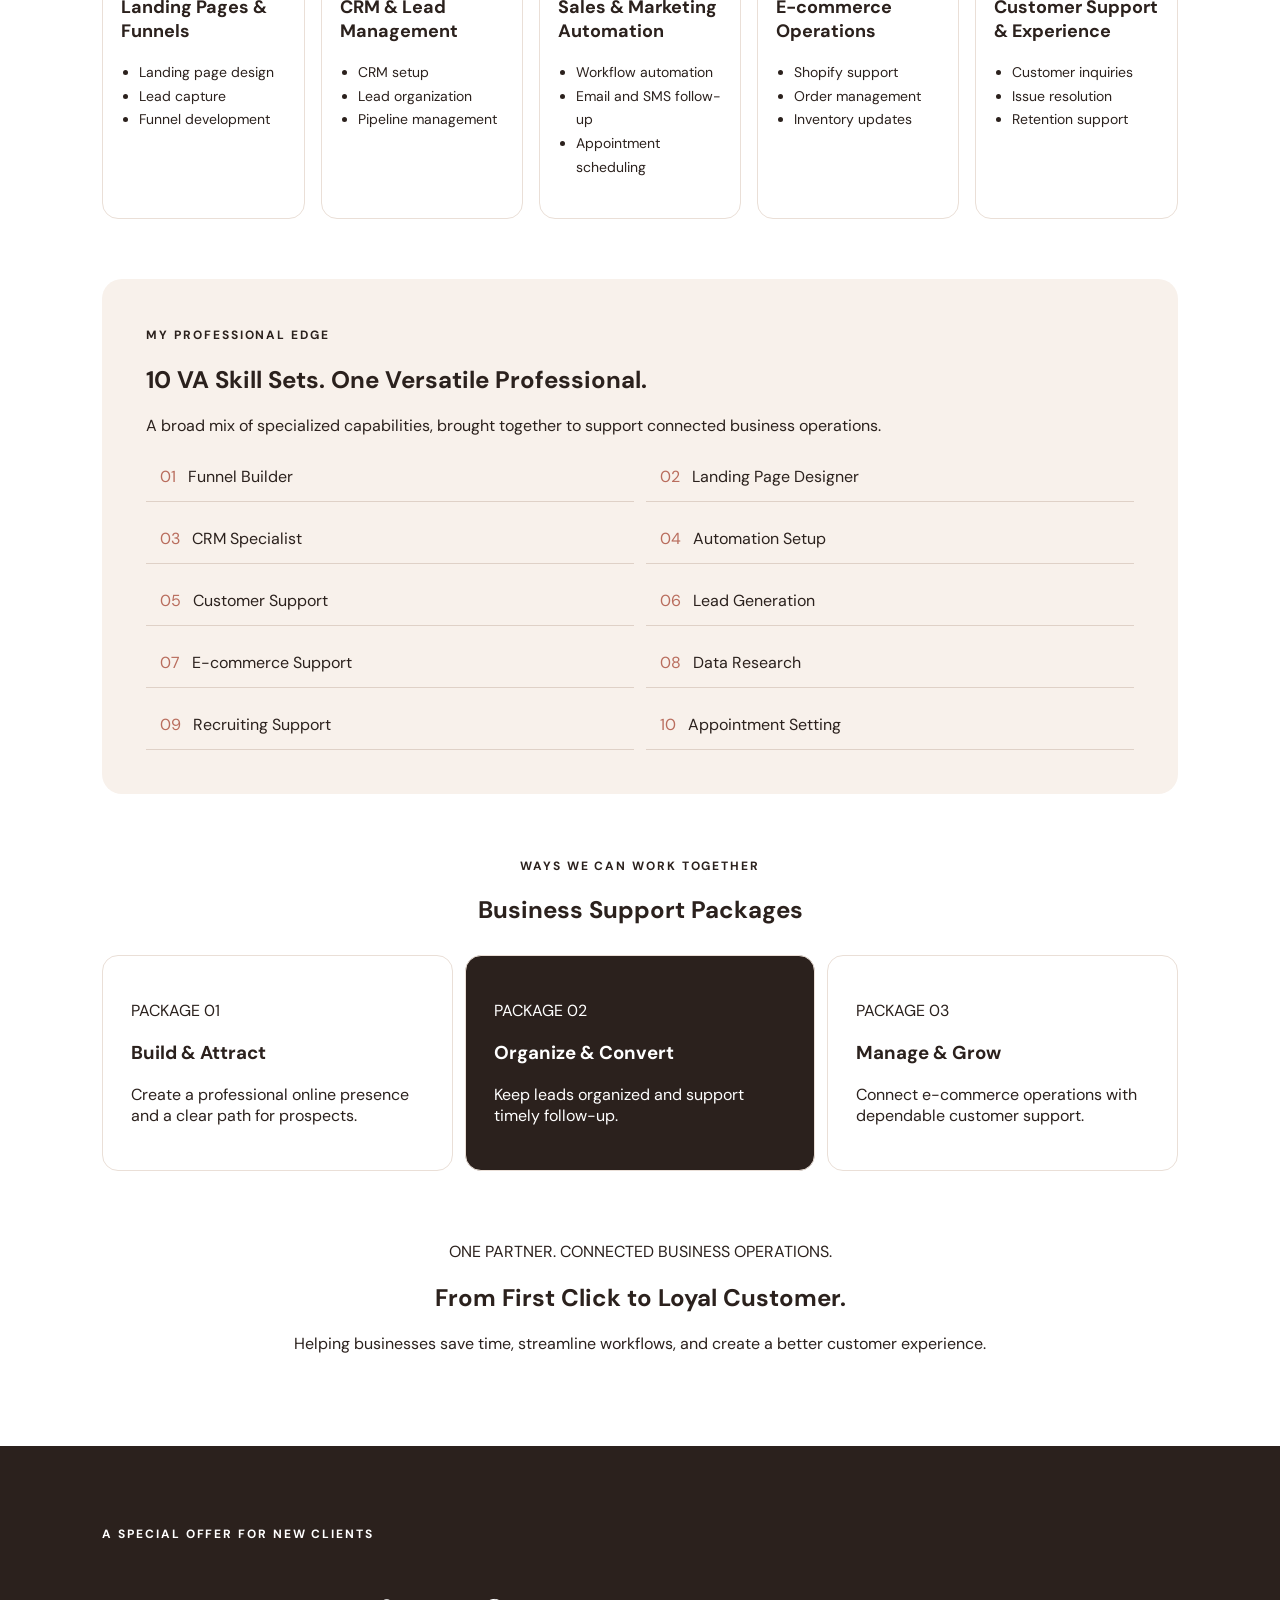
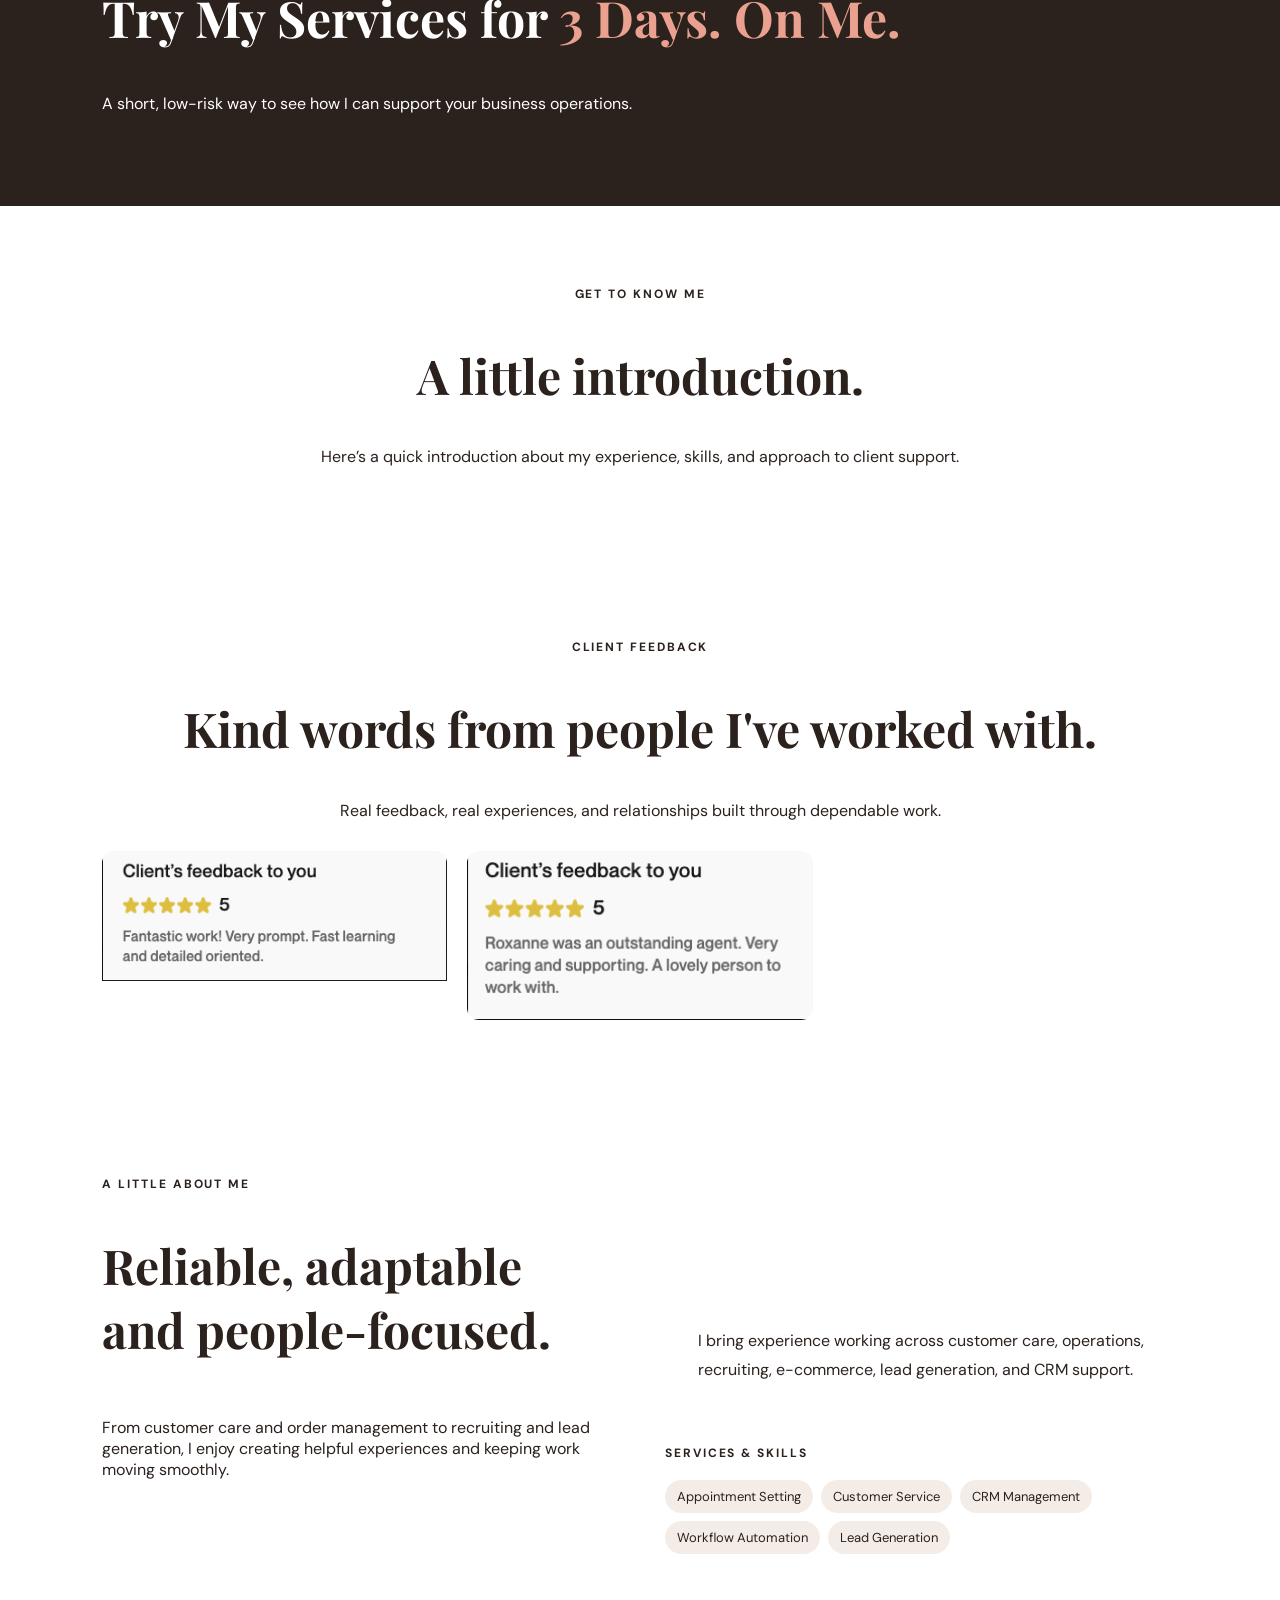
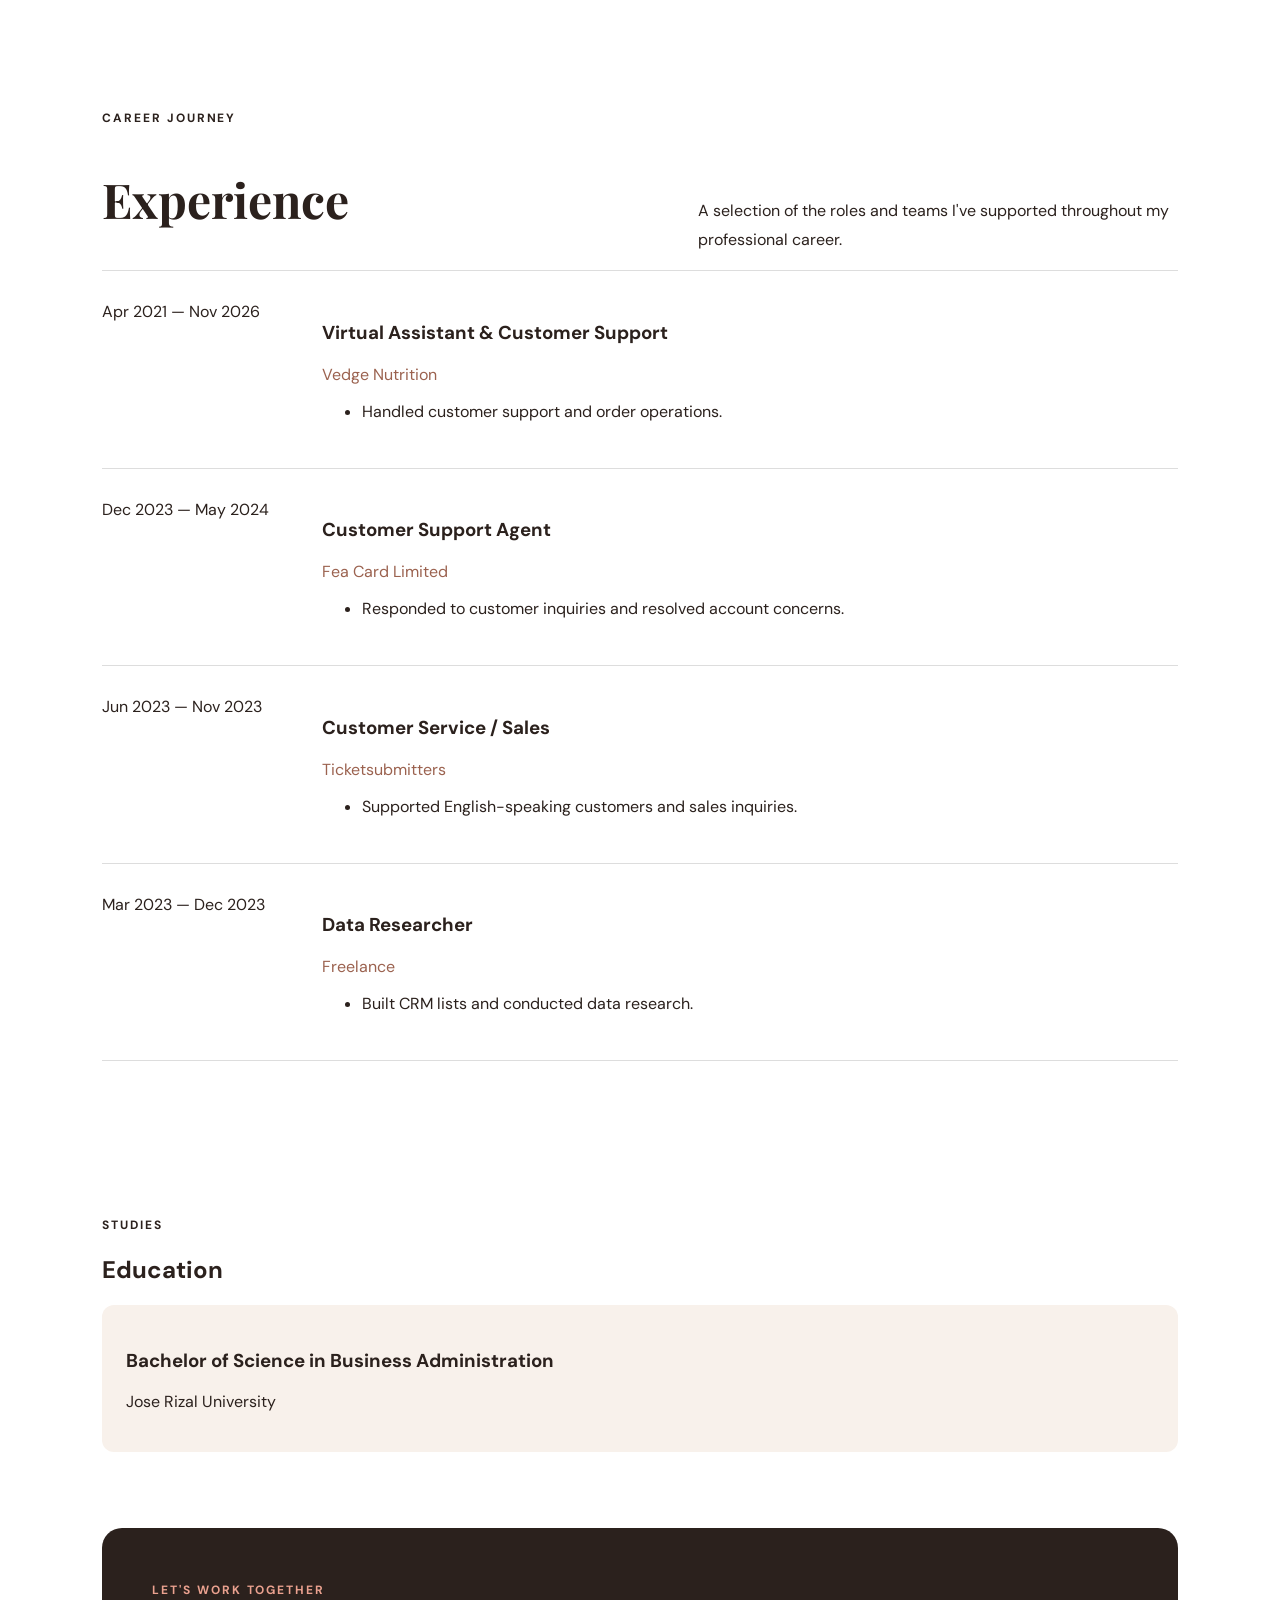
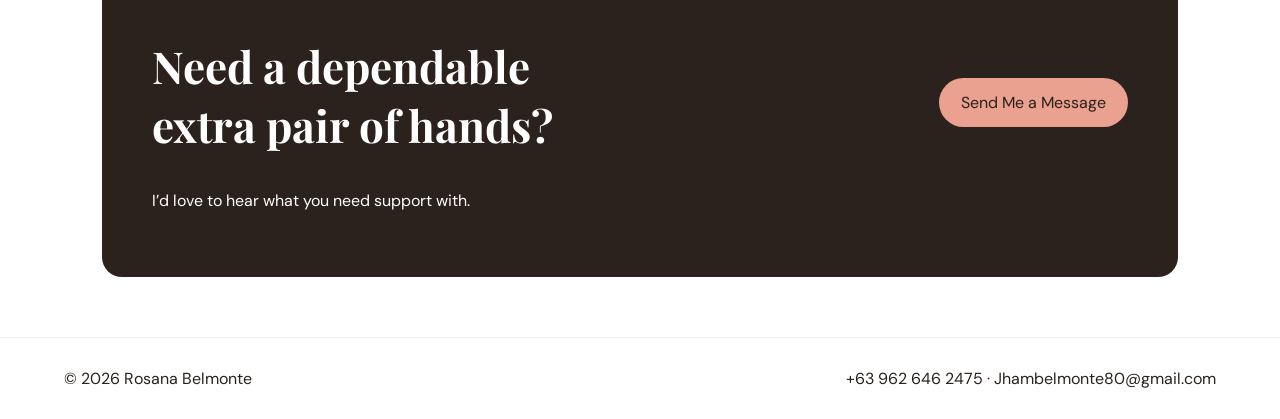
==== commit b37cf6cb: "Add a visible Resume link to the top navigation and hero section" ====
--- a/portfolio-main/index.html
+++ b/portfolio-main/index.html
@@ -19,213 +19,186 @@
             <a href="#case-studies" class="nav-featured">Case Studies</a>
             <a href="#experience">Experience</a>
             <a href="#feedback">Client Feedback</a>
-            <a
-    class="nav-contact"
-    href="https://wa.me/639626462475"
-    target="_blank"
-    rel="noopener">
-    WhatsApp
-</a>
-<a
-    class="nav-contact"
-    href="mailto:jhambelmonte3@gmail.com">
-    Email
-</a>
+            <a class="nav-resume" href="Rosana_Belmonte_Updated%20RESUME.pdf" target="_blank" rel="noopener">Resume</a>
+            <a class="nav-contact" href="https://wa.me/639626462475" target="_blank" rel="noopener">WhatsApp</a>
+            <a class="nav-contact" href="mailto:jhambelmonte3@gmail.com">Email</a>
         </nav>
     </header>
 
     <main>
         <section class="hero" id="home">
-
-    <div class="hero-copy">
-
-        <span class="eyebrow">
-            YOUR BUSINESS GROWTH &amp; OPERATIONS PARTNER
-        </span>
-
-        <h1 class="hero-name">
-            Rosana<br>
-            Belmonte<span>.</span>
-        </h1>
-
-        <h2 class="hero-subtitle">
-            CRM, Automation &amp; Customer Support Specialist
-        </h2>
-
-        <p class="hero-description">
-            Helping businesses streamline CRM systems, automate workflows,
-            manage customer operations, and deliver exceptional customer experiences.
-        </p>
-
-        <div class="hero-actions">
-            <a href="#contact" class="button">
-                Let’s Work Together ↗
-            </a>
-
-            <a href="#experience" class="text-link">
-                Explore My Experience
-            </a>
-        </div>
-
-        <div class="hero-skills">
-            <span>GoHighLevel</span>
-            <span>CRM Management</span>
-            <span>Workflow Automation</span>
-            <span>Customer Support</span>
-            <span>E-commerce Operations</span>
-        </div>
-
-    </div>
-
-    <div class="hero-visual">
-        <div class="portrait-decoration"></div>
-
-        <img
-            src="images/portrait.jpg"
-            alt="Rosana Belmonte"
-            class="hero-photo"
-        >
-    </div>
-
-</section>
-<section class="section featured-setup" id="featured-case">
-    <div class="featured-setup-inner">
-        <span class="featured-setup-badge">✦ FEATURED PORTFOLIO PROJECT</span>
-        <h2>BrightSmile Dental<br><span>CRM Troubleshooting &amp; QA</span></h2>
-        <p class="featured-setup-intro">A practice simulation where I investigated CRM and workflow problems, documented repairs, and reviewed the simulated test results across five cases.</p>
-        <div class="featured-case-highlights">
-            <div><strong>05</strong><span>Practice cases</span></div>
-            <div><strong>Audit → Repair → Retest</strong><span>My troubleshooting method</span></div>
-            <div><strong>Screenshot evidence</strong><span>Investigation through verification</span></div>
-        </div>
-        <a href="#case-studies" class="button featured-setup-cta">Explore the Case Study ↓</a> <a href="BrightSmile_Case_Study_Reference.pdf" class="button secondary" download>Download Case Study PDF ↗</a>
-        <p class="featured-setup-note">Practice simulator only—not a live client account or live GHL execution.</p>
-    </div>
-</section>
+            <div class="hero-copy">
+                <span class="eyebrow">YOUR BUSINESS GROWTH &amp; OPERATIONS PARTNER</span>
+                <h1 class="hero-name">Rosana<br>Belmonte<span>.</span></h1>
+                <h2 class="hero-subtitle">CRM, Automation &amp; Customer Support Specialist</h2>
+                <p class="hero-description">Helping businesses streamline CRM systems, automate workflows, manage customer operations, and deliver exceptional customer experiences.</p>
+
+                <div class="hero-actions">
+                    <a href="#contact" class="button">Let’s Work Together ↗</a>
+                    <a href="#experience" class="text-link">Explore My Experience</a>
+                    <a href="Rosana_Belmonte_Updated%20RESUME.pdf" class="resume-button" target="_blank" rel="noopener" download>Download Resume</a>
+                </div>
+
+                <div class="hero-skills">
+                    <span>GoHighLevel</span>
+                    <span>CRM Management</span>
+                    <span>Workflow Automation</span>
+                    <span>Customer Support</span>
+                    <span>E-commerce Operations</span>
+                </div>
+            </div>
+
+            <div class="hero-visual">
+                <div class="portrait-decoration"></div>
+                <img src="images/portrait.jpg" alt="Rosana Belmonte" class="hero-photo">
+            </div>
+        </section>
+
+        <section class="section featured-setup" id="featured-case">
+            <div class="featured-setup-inner">
+                <span class="featured-setup-badge">✦ FEATURED PORTFOLIO PROJECT</span>
+                <h2>BrightSmile Dental<br><span>CRM Troubleshooting &amp; QA</span></h2>
+                <p class="featured-setup-intro">A practice simulation where I investigated CRM and workflow problems, documented repairs, and reviewed the simulated test results across five cases.</p>
+                <div class="featured-case-highlights">
+                    <div><strong>05</strong><span>Practice cases</span></div>
+                    <div><strong>Audit → Repair → Retest</strong><span>My troubleshooting method</span></div>
+                    <div><strong>Screenshot evidence</strong><span>Investigation through verification</span></div>
+                </div>
+                <a href="#case-studies" class="button featured-setup-cta">Explore the Case Study ↓</a>
+                <a href="BrightSmile_Case_Study_Reference.pdf" class="button secondary" download>Download Case Study PDF</a>
+                <p class="featured-setup-note">Practice simulator only—not a live client account or live GHL execution.</p>
+            </div>
+        </section>
 
         <section class="section bs-case-study" id="case-studies">
-<div class="bs-case-inner">
-<span class="bs-case-badge">✦ FEATURED CASE STUDY · PRACTICE SIMULATION</span>
-<h2>Project BrightSmile Dental<br><span>CRM Troubleshooting &amp; QA</span></h2>
-<p class="bs-case-intro">I reviewed a practice CRM environment, identified configuration and data issues, made simulated repairs, and checked the results. Each case is simplified below, with selected screenshots labeled by stage.</p>
-<div class="bs-case-summary"><div><b>5</b><span>Practice cases</span></div><div><b>Problem → Repair → Verify</b><span>Case format</span></div><div><b>Evidence-led</b><span>Selected screenshots</span></div></div>
-<div class="bs-case-block"><span class="bs-case-label">CASE 01</span><h3>No-show Recovery — Consent &amp; Fallback</h3><div class="bs-case-brief"><p><strong>Problem:</strong> SMS recovery was not consent-safe, and the manual fallback/task-owner setup needed attention.</p><p><strong>Repair:</strong> Check SMS consent first. Send SMS only when consent is confirmed; otherwise create a manual follow-up task for Front Desk.</p><p><strong>Verification:</strong> The simulation returned <em>PASS WITH FALLBACK</em>; SMS was skipped without consent and manual follow-up was configured.</p></div><div class="bs-step-gallery">
-<figure class="bs-step"><div class="bs-step-number">INVESTIGATION</div><img loading="lazy" src="images/brightsmile-case-study/image(20261128-062202).png" alt="Case 1 investigation screenshot"><figcaption><strong>What I checked</strong><p>Reviewed the SMS failure details to identify the consent/eligibility issue.</p></figcaption></figure>
-<figure class="bs-step"><div class="bs-step-number">BEFORE REPAIR</div><img loading="lazy" src="images/brightsmile-case-study/image(20261128-064711).png" alt="Case 1 before repair test screenshot"><figcaption><strong>What was failing</strong><p>The original test exposed missing consent handling and fallback logic.</p></figcaption></figure>
-<figure class="bs-step"><div class="bs-step-number">REPAIRING</div><img loading="lazy" src="images/brightsmile-case-study/image(20261128-063933).png" alt="Case 1 workflow repair screenshot"><figcaption><strong>What I changed</strong><p>Added consent-gated SMS, a manual fallback, and Front Desk task ownership.</p></figcaption></figure>
-<figure class="bs-step"><div class="bs-step-number">FIXED / VERIFICATION</div><img loading="lazy" src="images/brightsmile-case-study/image(20261128-070108).png" alt="Case 1 after repair verification screenshot"><figcaption><strong>Result</strong><p>PASS WITH FALLBACK. SMS was skipped without consent; manual follow-up was configured.</p></figcaption></figure></div></div>
-<div class="bs-case-block"><span class="bs-case-label">CASE 02</span><h3>Lead Assignment — Round-Robin Setup</h3><div class="bs-case-brief"><p><strong>Problem:</strong> Website lead assignment failed because no eligible users were configured.</p><p><strong>Repair:</strong> Added Mia Chen and Noah Patel to the eligible-user rotation.</p><p><strong>Verification:</strong> The simulation passed and recognized two eligible users.</p></div><div class="bs-step-gallery">
-<figure class="bs-step"><div class="bs-step-number">INVESTIGATION</div><img loading="lazy" src="images/brightsmile-case-study/image(20261128-071650).png" alt="Case 2 investigation screenshot"><figcaption><strong>What I checked</strong><p>Reviewed the failed lead-assignment record.</p></figcaption></figure>
-<figure class="bs-step"><div class="bs-step-number">BEFORE REPAIR</div><img loading="lazy" src="images/brightsmile-case-study/image(20261128-074753).png" alt="Case 2 failed test screenshot"><figcaption><strong>What was failing</strong><p>The test reported no active eligible users for round-robin assignment.</p></figcaption></figure>
-<figure class="bs-step"><div class="bs-step-number">REPAIRING</div><img loading="lazy" src="images/brightsmile-case-study/image(20261128-075537).png" alt="Case 2 configuration repair screenshot"><figcaption><strong>What I changed</strong><p>Configured Mia Chen and Noah Patel as eligible users.</p></figcaption></figure>
-<figure class="bs-step"><div class="bs-step-number">FIXED / VERIFICATION</div><img loading="lazy" src="images/brightsmile-case-study/image(20261128-080248).png" alt="Case 2 after repair screenshot"><figcaption><strong>Result</strong><p>PASS. The simulation recognized the two eligible users.</p></figcaption></figure></div></div>
-<div class="bs-case-block"><span class="bs-case-label">CASE 03</span><h3>Duplicate Contact Cleanup — Ava Thompson</h3><div class="bs-case-brief"><p><strong>Problem:</strong> Two contact records appeared to contain duplicate identity information.</p><p><strong>Repair:</strong> Compared the records, selected the primary contact, and merged the duplicate.</p><p><strong>Verification:</strong> Confirmed the duplicate no longer appeared in search results.</p></div><div class="bs-step-gallery">
-<figure class="bs-step"><div class="bs-step-number">INVESTIGATION</div><img loading="lazy" src="images/brightsmile-case-study/image(20261128-081332).png" alt="Case 3 duplicate contact investigation screenshot"><figcaption><strong>What I checked</strong><p>Compared the two Ava Thompson records and matching contact details.</p></figcaption></figure>
-<figure class="bs-step"><div class="bs-step-number">REPAIRING</div><img loading="lazy" src="images/brightsmile-case-study/image(20261128-082125).png" alt="Case 3 merge screenshot"><figcaption><strong>What I changed</strong><p>Confirmed the merge and retained the primary contact record.</p></figcaption></figure>
-<figure class="bs-step"><div class="bs-step-number">FIXED / VERIFICATION</div><img loading="lazy" src="images/brightsmile-case-study/image(20261128-082246).png" alt="Case 3 after merge verification screenshot"><figcaption><strong>Result</strong><p>Verified that only the primary Ava Thompson record remained in search.</p></figcaption></figure></div></div>
-<div class="bs-case-block"><span class="bs-case-label">CASE 04</span><h3>Proposal Follow-up — Paused Workflow</h3><div class="bs-case-brief"><p><strong>Problem:</strong> The Proposal Follow-up Sequence was paused and could not enroll leads.</p><p><strong>Repair:</strong> Activated the workflow.</p><p><strong>Verification:</strong> PASS; four follow-up steps were simulated. Production stop conditions should still be checked for booked, won, lost, or replied leads.</p></div><div class="bs-step-gallery">
-<figure class="bs-step"><div class="bs-step-number">INVESTIGATION</div><img loading="lazy" src="images/brightsmile-case-study/image(20261128-083216).png" alt="Case 4 workflow investigation screenshot"><figcaption><strong>What I checked</strong><p>Confirmed the Proposal Follow-up Sequence was paused.</p></figcaption></figure>
-<figure class="bs-step"><div class="bs-step-number">BEFORE REPAIR</div><img loading="lazy" src="images/brightsmile-case-study/image(20261128-083444).png" alt="Case 4 before repair test screenshot"><figcaption><strong>What was failing</strong><p>The test showed that the paused workflow could not run.</p></figcaption></figure>
-<figure class="bs-step"><div class="bs-step-number">REPAIRING</div><img loading="lazy" src="images/brightsmile-case-study/image(20261128-083723).png" alt="Case 4 activation screenshot"><figcaption><strong>What I changed</strong><p>Turned the Proposal Follow-up Sequence on.</p></figcaption></figure>
-<figure class="bs-step"><div class="bs-step-number">FIXED / VERIFICATION</div><img loading="lazy" src="images/brightsmile-case-study/image(20261128-111525).png" alt="Case 4 after repair pass screenshot"><figcaption><strong>Result</strong><p>PASS. Workflow active; four follow-up steps simulated. This is local simulation, not live execution.</p></figcaption></figure></div></div>
-<div class="bs-case-block"><span class="bs-case-label">CASE 05</span><h3>Pipeline Review — Opportunity &amp; Next Action</h3><div class="bs-case-brief"><p><strong>Problem:</strong> Reviewed opportunity details and found an outdated next-action note.</p><p><strong>Repair:</strong> Updated the opportunity’s Next action field. I did not change appointment status without evidence of the outcome.</p><p><strong>Verification:</strong> Confirmed the updated next action was visible on the final opportunity card.</p></div><div class="bs-step-gallery">
-<figure class="bs-step"><div class="bs-step-number">INVESTIGATION</div><img loading="lazy" src="images/brightsmile-case-study/image(20261128-084637).png" alt="Case 5 pipeline investigation screenshot"><figcaption><strong>What I checked</strong><p>Reviewed pipeline stages, opportunity values, owners, and next actions.</p></figcaption></figure>
-<figure class="bs-step"><div class="bs-step-number">INVESTIGATION</div><img loading="lazy" src="images/brightsmile-case-study/image(20261128-090223).png" alt="Case 5 appointment record review screenshot"><figcaption><strong>Cross-check</strong><p>Verified appointment date, time, provider, and status before deciding what to update.</p></figcaption></figure>
-<figure class="bs-step"><div class="bs-step-number">REPAIRING</div><img loading="lazy" src="images/brightsmile-case-study/image(20261128-090420).png" alt="Case 5 next action update screenshot"><figcaption><strong>What I changed</strong><p>Updated the Next action field to confirm the appointment outcome and follow up.</p></figcaption></figure>
-<figure class="bs-step"><div class="bs-step-number">FIXED / VERIFICATION</div><img loading="lazy" src="images/brightsmile-case-study/image(20261128-090721).png" alt="Case 5 final opportunity card screenshot"><figcaption><strong>Result</strong><p>Verified the updated next-action text on the final opportunity card.</p></figcaption></figure></div></div>
-<div class="bs-case-note"><strong>Transparency:</strong> BrightSmile Dental is a practice simulator—not a live client account. Screenshots show simulated records, configuration edits, and local test results. No real SMS, email, calendar, or external automation was executed.</div>
-</div></section>
-<section class="section growth-section" id="services">
+            <div class="bs-case-inner">
+                <span class="bs-case-badge">✦ FEATURED CASE STUDY · PRACTICE SIMULATION</span>
+                <h2>Project BrightSmile Dental<br><span>CRM Troubleshooting &amp; QA</span></h2>
+                <p class="bs-case-intro">I reviewed a practice CRM environment, identified configuration and data issues, made simulated repairs, and checked the results. Each case is simplified below, with selected screenshots showing the process.</p>
+
+                <div class="bs-case-summary">
+                    <div><b>5</b><span>Practice cases</span></div>
+                    <div><b>Problem → Repair → Verify</b><span>Case format</span></div>
+                    <div><b>Evidence-led</b><span>Selected screenshots</span></div>
+                </div>
+
+                <div class="bs-case-block">
+                    <span class="bs-case-label">CASE 01</span>
+                    <h3>No-show Recovery — Consent &amp; Fallback</h3>
+                    <div class="bs-case-brief"><p><strong>Problem:</strong> SMS recovery was not consistently configured for no-show appointments.</p><p><strong>Repair:</strong> Reviewed consent fields and prepared a compliant fallback message.</p><p><strong>Verified:</strong> Confirmed the revised process was clear and traceable.</p></div>
+                    <div class="bs-step-gallery">
+                        <figure class="bs-step"><div class="bs-step-number">INVESTIGATION</div><img loading="lazy" src="images/brightsmile-case-study/image(20261128-062202).png" alt="Case 1 investigation screenshot"><figcaption><strong>Investigation</strong><p>Reviewed the no-show appointment and workflow behavior.</p></figcaption></figure>
+                        <figure class="bs-step"><div class="bs-step-number">BEFORE REPAIR</div><img loading="lazy" src="images/brightsmile-case-study/image(20261128-064711).png" alt="Case 1 before repair test screenshot"><figcaption><strong>Before repair</strong><p>SMS recovery lacked a reliable fallback.</p></figcaption></figure>
+                        <figure class="bs-step"><div class="bs-step-number">REPAIRING</div><img loading="lazy" src="images/brightsmile-case-study/image(20261128-063933).png" alt="Case 1 workflow repair screenshot"><figcaption><strong>Repairing</strong><p>Updated the workflow to account for consent and fallback states.</p></figcaption></figure>
+                        <figure class="bs-step"><div class="bs-step-number">FIXED / VERIFICATION</div><img loading="lazy" src="images/brightsmile-case-study/image(20261128-070108).png" alt="Case 1 after repair verification screenshot"><figcaption><strong>Fixed / verification</strong><p>Verified that the recovery process was complete and consistent.</p></figcaption></figure>
+                    </div>
+                </div>
+
+                <div class="bs-case-block">
+                    <span class="bs-case-label">CASE 02</span>
+                    <h3>Lead Assignment — Round-Robin Setup</h3>
+                    <div class="bs-case-brief"><p><strong>Problem:</strong> Website lead assignment failed due to incomplete round-robin configuration.</p><p><strong>Repair:</strong> Reviewed team availability and corrected assignment rules.</p><p><strong>Verified:</strong> Retested the workflow using a simulated lead.</p></div>
+                    <div class="bs-step-gallery">
+                        <figure class="bs-step"><div class="bs-step-number">INVESTIGATION</div><img loading="lazy" src="images/brightsmile-case-study/image(20261128-071650).png" alt="Case 2 investigation screenshot"><figcaption><strong>Investigation</strong><p>Checked the existing assignment configuration.</p></figcaption></figure>
+                        <figure class="bs-step"><div class="bs-step-number">BEFORE REPAIR</div><img loading="lazy" src="images/brightsmile-case-study/image(20261128-074753).png" alt="Case 2 failed test screenshot"><figcaption><strong>Before repair</strong><p>The test lead was not assigned correctly.</p></figcaption></figure>
+                        <figure class="bs-step"><div class="bs-step-number">REPAIRING</div><img loading="lazy" src="images/brightsmile-case-study/image(20261128-075537).png" alt="Case 2 configuration repair screenshot"><figcaption><strong>Repairing</strong><p>Updated the round-robin and team availability settings.</p></figcaption></figure>
+                        <figure class="bs-step"><div class="bs-step-number">FIXED / VERIFICATION</div><img loading="lazy" src="images/brightsmile-case-study/image(20261128-080248).png" alt="Case 2 after repair screenshot"><figcaption><strong>Fixed / verification</strong><p>Confirmed the simulated lead reached the correct team member.</p></figcaption></figure>
+                    </div>
+                </div>
+
+                <div class="bs-case-note"><strong>Transparency:</strong> BrightSmile Dental is a practice simulator—not a live client account. Screenshots show simulated records, configuration edits, and local test results.</div>
+            </div>
+        </section>
+
+        <section class="section growth-section" id="services">
             <div class="growth-hero">
                 <span class="growth-kicker">YOUR ALL-IN-ONE BUSINESS SUPPORT PARTNER</span>
                 <h2>One Professional.<br><span>10 Skill Sets.</span><br>One Complete Customer Journey.</h2>
-                <p>I bring together marketing, funnel development, CRM, e-commerce, and customer support capabilities to help businesses create a smoother experience from the first click to long-term customer relationships.</p>
+                <p>I bring together marketing, funnel development, CRM, e-commerce, and customer support capabilities to help businesses create a smoother experience from the first click to long-term customer retention.</p>
             </div>
 
             <div class="service-demo-card">
-  <div class="service-demo-copy"><span class="eyebrow">SERVICE DEMO</span><h3>Landing Page + Simple CRM Setup</h3><p>A sample setup for collecting inquiries and keeping follow-up organized, using a landing page, form, and simple tracking workflow.</p><ul><li>Responsive landing page</li><li>Inquiry form and lead capture</li><li>Google Sheets tracking</li><li>Basic CRM and follow-up organization</li></ul><a class="button secondary" href="#contact">Discuss a setup ↗</a></div>
-  <div class="service-demo-video"><iframe src="https://www.youtube.com/embed/hm1gxjfh7KI" title="Landing Page and CRM Setup Demo" referrerpolicy="strict-origin-when-cross-origin" allow="accelerometer; autoplay; clipboard-write; encrypted-media; gyroscope; picture-in-picture; web-share" allowfullscreen></iframe></div>
-</div>
-<div class="growth-section-heading">
+                <div class="service-demo-copy"><span class="eyebrow">SERVICE DEMO</span><h3>Landing Page + Simple CRM Setup</h3><p>A sample setup for collecting inquiries and keeping follow-up organized, using a landing page and CRM workflow.</p></div>
+                <div class="service-demo-video"><iframe src="https://www.youtube.com/embed/hm1gxjfh7KI" title="Landing Page and CRM Setup Demo" referrerpolicy="strict-origin-when-cross-origin" allow="accelerometer; autoplay; clipboard-write; encrypted-media; gyroscope; picture-in-picture" allowfullscreen></iframe></div>
+            </div>
+
+            <div class="growth-section-heading">
                 <span class="eyebrow">THE COMPLETE CUSTOMER JOURNEY</span>
                 <h2>Everything your business needs, connected.</h2>
                 <p class="section-intro">Five connected stages that help attract potential customers, organize leads, support conversions, deliver orders, and build lasting customer relationships.</p>
             </div>
 
             <div class="journey-grid">
-                <article class="journey-card"><span class="journey-number">01</span><div class="journey-icon">↗</div><p class="journey-stage">ATTRACT</p><h3>Landing Pages & Funnels</h3><ul><li>Landing page design</li><li>HTML & CSS page development</li><li>Sales funnel structure</li><li>Lead capture forms</li><li>Website content presentation</li></ul></article>
-                <article class="journey-card"><span class="journey-number">02</span><div class="journey-icon">◎</div><p class="journey-stage">CAPTURE</p><h3>CRM & Lead Management</h3><ul><li>CRM setup and management</li><li>Lead and contact organization</li><li>Database management</li><li>Contact segmentation</li><li>Sales pipeline updates</li></ul></article>
-                <article class="journey-card"><span class="journey-number">03</span><div class="journey-icon">⚡</div><p class="journey-stage">CONVERT</p><h3>Sales & Marketing Automation</h3><ul><li>Email campaign support</li><li>Email and SMS workflows</li><li>Lead follow-up sequences</li><li>Appointment coordination</li><li>Customer onboarding support</li></ul></article>
-                <article class="journey-card"><span class="journey-number">04</span><div class="journey-icon">◇</div><p class="journey-stage">DELIVER</p><h3>E-commerce Operations</h3><ul><li>Shopify store support</li><li>Amazon Seller Central support</li><li>Etsy store support</li><li>Product listing management</li><li>Order and inventory coordination</li></ul></article>
-                <article class="journey-card"><span class="journey-number">05</span><div class="journey-icon">♡</div><p class="journey-stage">RETAIN</p><h3>Customer Support & Experience</h3><ul><li>Email, chat, and ticket support</li><li>Order tracking and issue resolution</li><li>Returns and refund assistance</li><li>Customer follow-ups</li><li>Customer satisfaction and retention</li></ul></article>
+                <article class="journey-card"><span class="journey-number">01</span><div class="journey-icon">↗</div><p class="journey-stage">ATTRACT</p><h3>Landing Pages & Funnels</h3><ul><li>Landing page design</li><li>Lead capture</li><li>Funnel development</li></ul></article>
+                <article class="journey-card"><span class="journey-number">02</span><div class="journey-icon">◎</div><p class="journey-stage">CAPTURE</p><h3>CRM & Lead Management</h3><ul><li>CRM setup</li><li>Lead organization</li><li>Pipeline management</li></ul></article>
+                <article class="journey-card"><span class="journey-number">03</span><div class="journey-icon">⚡</div><p class="journey-stage">CONVERT</p><h3>Sales & Marketing Automation</h3><ul><li>Workflow automation</li><li>Email and SMS follow-up</li><li>Appointment scheduling</li></ul></article>
+                <article class="journey-card"><span class="journey-number">04</span><div class="journey-icon">◇</div><p class="journey-stage">DELIVER</p><h3>E-commerce Operations</h3><ul><li>Shopify support</li><li>Order management</li><li>Inventory updates</li></ul></article>
+                <article class="journey-card"><span class="journey-number">05</span><div class="journey-icon">♡</div><p class="journey-stage">RETAIN</p><h3>Customer Support & Experience</h3><ul><li>Customer inquiries</li><li>Issue resolution</li><li>Retention support</li></ul></article>
             </div>
 
             <div class="skill-board">
-                <div class="skill-board-heading"><span class="eyebrow">MY PROFESSIONAL EDGE</span><h2>10 VA Skill Sets. One Versatile Professional.</h2><p>A broad mix of specialized capabilities, brought together to support connected business functions.</p></div>
+                <div class="skill-board-heading"><span class="eyebrow">MY PROFESSIONAL EDGE</span><h2>10 VA Skill Sets. One Versatile Professional.</h2><p>A broad mix of specialized capabilities, brought together to support connected business operations.</p></div>
                 <div class="skill-role-grid">
-                    <div class="skill-role"><span>01</span>Funnel Builder</div><div class="skill-role"><span>02</span>Landing Page Designer</div><div class="skill-role"><span>03</span>CRM Specialist</div><div class="skill-role"><span>04</span>Marketing Automation Specialist</div><div class="skill-role"><span>05</span>Lead Generation Specialist</div><div class="skill-role"><span>06</span>Email Marketing Specialist</div><div class="skill-role"><span>07</span>E-commerce Specialist</div><div class="skill-role"><span>08</span>Shopify & Marketplace Specialist</div><div class="skill-role"><span>09</span>Customer Support Specialist</div><div class="skill-role"><span>10</span>Customer Experience Specialist</div>
+                    <div class="skill-role"><span>01</span>Funnel Builder</div><div class="skill-role"><span>02</span>Landing Page Designer</div><div class="skill-role"><span>03</span>CRM Specialist</div><div class="skill-role"><span>04</span>Automation Setup</div>
+                    <div class="skill-role"><span>05</span>Customer Support</div><div class="skill-role"><span>06</span>Lead Generation</div><div class="skill-role"><span>07</span>E-commerce Support</div><div class="skill-role"><span>08</span>Data Research</div>
+                    <div class="skill-role"><span>09</span>Recruiting Support</div><div class="skill-role"><span>10</span>Appointment Setting</div>
                 </div>
             </div>
 
             <div class="package-board">
                 <div class="package-heading"><span class="eyebrow">WAYS WE CAN WORK TOGETHER</span><h2>Business Support Packages</h2></div>
                 <div class="package-grid">
-                    <article class="package-card"><p class="package-label">PACKAGE 01</p><h3>Build & Attract</h3><p class="package-summary">Create a professional online presence and a clear path for potential customers.</p><ul><li>Landing page design and updates</li><li>Sales funnel page setup</li><li>Lead capture form setup</li><li>Website content and product presentation</li></ul></article>
-                    <article class="package-card package-featured"><p class="package-label">PACKAGE 02</p><h3>Organize & Convert</h3><p class="package-summary">Keep leads organized and support timely communication throughout the sales process.</p><ul><li>CRM contact and pipeline management</li><li>Lead follow-up coordination</li><li>Email campaign support</li><li>Workflow and automation assistance</li></ul></article>
-                    <article class="package-card"><p class="package-label">PACKAGE 03</p><h3>Manage & Grow</h3><p class="package-summary">Connect e-commerce operations with dependable customer support.</p><ul><li>Shopify and marketplace support</li><li>Product and order management</li><li>Customer email and chat support</li><li>Returns, issue resolution, and follow-ups</li></ul></article>
-                </div>
-            </div>
-
-            <div class="growth-closing"><span>ONE PARTNER. CONNECTED BUSINESS OPERATIONS.</span><h2>From First Click to Loyal Customer.</h2><p>Helping businesses save time, streamline workflows, and create better customer experiences at every stage.</p><a href="#contact" class="button">Let's Discuss Your Business ↗</a></div>
-        </section>
-
-        <section class="trial-offer" id="free-trial"><div class="trial-content"><span class="trial-eyebrow">A SPECIAL OFFER FOR NEW CLIENTS</span><h2>Try My Services for <span>3 Days. On Me.</span></h2><p class="trial-description">Not sure if I'm the right fit for your business? Let's find out! Experience my skills, work quality, and communication before making a hiring decision.</p><div class="trial-details"><div class="trial-step"><span>01</span><h3>Let's Connect</h3><p>Discuss your business, goals, and the tasks you need help with.</p></div><div class="trial-step"><span>02</span><h3>Experience My Work</h3><p>I'll work on our agreed tasks and demonstrate my skills.</p></div><div class="trial-step"><span>03</span><h3>See the Results</h3><p>Review my work and decide if we'd make a great team.</p></div></div><div class="trial-bottom"><div><strong>3 DAYS. $0. NO OBLIGATION.</strong><small>Agreed trial tasks are complimentary. No commitment to hire me afterward.</small></div><a href="#contact" class="trial-button">Claim Your Free Trial ↗</a></div></div></section>
-
-        <section class="video-intro"><div class="video-container"><span class="eyebrow">GET TO KNOW ME</span><h2>A little introduction.</h2><p>Here's a quick introduction about my experience, skills, and how I can help your business.</p><div class="loom-video"><iframe src="https://www.loom.com/embed/d6881b90d4534b79bf53cf09f19dc0db" title="My Introduction Video" allowfullscreen></iframe></div></div></section>
+                    <article class="package-card"><p class="package-label">PACKAGE 01</p><h3>Build & Attract</h3><p class="package-summary">Create a professional online presence and a clear path for prospects.</p></article>
+                    <article class="package-card package-featured"><p class="package-label">PACKAGE 02</p><h3>Organize & Convert</h3><p class="package-summary">Keep leads organized and support timely follow-up.</p></article>
+                    <article class="package-card"><p class="package-label">PACKAGE 03</p><h3>Manage & Grow</h3><p class="package-summary">Connect e-commerce operations with dependable customer support.</p></article>
+                </div>
+            </div>
+
+            <div class="growth-closing"><span>ONE PARTNER. CONNECTED BUSINESS OPERATIONS.</span><h2>From First Click to Loyal Customer.</h2><p>Helping businesses save time, streamline workflows, and create a better customer experience.</p></div>
+        </section>
+
+        <section class="trial-offer" id="free-trial">
+            <div class="trial-content">
+                <span class="trial-eyebrow">A SPECIAL OFFER FOR NEW CLIENTS</span>
+                <h2>Try My Services for <span>3 Days. On Me.</span></h2>
+                <p>A short, low-risk way to see how I can support your business operations.</p>
+            </div>
+        </section>
+
+        <section class="video-intro"><div class="video-container"><span class="eyebrow">GET TO KNOW ME</span><h2>A little introduction.</h2><p>Here’s a quick introduction about my experience, skills, and approach to client support.</p></div></section>
 
         <section class="testimonials" id="feedback">
-            <div class="testimonials-heading"><span class="eyebrow">CLIENT FEEDBACK</span><h2>Kind words from people I've worked with.</h2><p>Real feedback, real experiences, and relationships built through reliable support.</p></div>
-<div class="feedback-grid">
-    <a href="images/feedback-1.png" target="_blank" class="feedback-card">
-        <img src="images/feedback-1.png" alt="Client feedback 1">
-    </a>
-    <a href="images/feedback-2.png" target="_blank" class="feedback-card">
-        <img src="images/feedback-2.png" alt="Client feedback 2">
-    </a>
-</div>
-</section>
+            <div class="testimonials-heading"><span class="eyebrow">CLIENT FEEDBACK</span><h2>Kind words from people I've worked with.</h2><p>Real feedback, real experiences, and relationships built through dependable work.</p></div>
+            <div class="feedback-grid">
+                <a href="feedback-1.png" target="_blank" class="feedback-card"><img src="feedback-1.png" alt="Client feedback 1"></a>
+                <a href="feedback-2.png" target="_blank" class="feedback-card"><img src="feedback-2.png" alt="Client feedback 2"></a>
+            </div>
+        </section>
+
         <section class="section" id="about">
-            <div class="section-heading"><div><span class="eyebrow">A LITTLE ABOUT ME</span><h2>Reliable, adaptable<br>and people-focused.</h2></div><p class="section-intro">I bring experience working across different industries, strong communication skills, and the ability to quickly learn new tools and product knowledge.</p></div>
-            <div class="about-grid"><div class="about-copy"><p>From customer care and order management to recruiting and lead generation, I enjoy creating helpful experiences and keeping work moving smoothly.</p><p><strong>My goal:</strong> Make every interaction feel clear, professional, and personal.</p></div><div class="qualifications"><div class="qualification">Attention to detail</div><div class="qualification">Flexibility</div><div class="qualification">Calm under pressure</div><div class="qualification">Creativity</div></div></div>
-            <div style="margin-top:40px"><span class="eyebrow">SERVICES & SKILLS</span><div class="skills"><span class="skill">Appointment Setting</span><span class="skill">Customer Service</span><span class="skill">Lead Generation</span><span class="skill">Chat Support</span><span class="skill">Email Support</span><span class="skill">Recruitment Support</span><span class="skill">Data Research</span><span class="skill">Order Management</span><span class="skill featured">SEO</span><span class="skill featured">Shopify Support</span><span class="skill featured">Basic Shopify Development</span></div></div>
+            <div class="section-heading"><div><span class="eyebrow">A LITTLE ABOUT ME</span><h2>Reliable, adaptable<br>and people-focused.</h2></div><p class="section-intro">I bring experience working across customer care, operations, recruiting, e-commerce, lead generation, and CRM support.</p></div>
+            <div class="about-grid">
+                <div class="about-copy"><p>From customer care and order management to recruiting and lead generation, I enjoy creating helpful experiences and keeping work moving smoothly.</p></div>
+                <div style="margin-top:40px"><span class="eyebrow">SERVICES & SKILLS</span><div class="skills"><span class="skill">Appointment Setting</span><span class="skill">Customer Service</span><span class="skill">CRM Management</span><span class="skill">Workflow Automation</span><span class="skill">Lead Generation</span></div></div>
+            </div>
         </section>
 
         <section class="section" id="experience">
-            <div class="section-heading"><div><span class="eyebrow">CAREER JOURNEY</span><h2>Experience</h2></div><p class="section-intro">A selection of the roles and teams I've supported throughout my career.</p></div>
+            <div class="section-heading"><div><span class="eyebrow">CAREER JOURNEY</span><h2>Experience</h2></div><p class="section-intro">A selection of the roles and teams I've supported throughout my professional career.</p></div>
             <div class="experience-list">
-                <article class="job"><div class="job-date">Apr 2021 — Nov 2026</div><div><h3>Virtual Assistant & Customer Support</h3><div class="job-meta">Vedge Nutrition</div><ul><li>Handled customer inquiries, order updates, and account concerns.</li><li>Reviewed and processed orders, returns, and disputes.</li><li>Provided customer support through email and other channels.</li></ul></div></article>
-                <article class="job"><div class="job-date">Dec 2023 — May 2024</div><div><h3>Customer Support Agent</h3><div class="job-meta">Fea Card Limited</div><ul><li>Responded to customer emails and inquiries.</li><li>Assisted with order processing, refunds, and disputes.</li></ul></div></article>
-                <article class="job"><div class="job-date">Jun 2023 — Nov 2023</div><div><h3>Customer Service / Sales</h3><div class="job-meta">Ticketsubmitters</div><ul><li>Communicated with English-speaking clients.</li><li>Provided service quotations and processed payments.</li></ul></div></article>
-                <article class="job"><div class="job-date">Mar 2023 — Dec 2023</div><div><h3>Data Researcher</h3><div class="job-meta">Freelance</div><ul><li>Built CRM lists and conducted data research.</li><li>Performed market research and data collection.</li></ul></div></article>
-                <article class="job"><div class="job-date">May 2022 — Dec 2023</div><div><h3>Assistant Recruiter</h3><div class="job-meta">Trebor Personnel Inc.</div><ul><li>Contacted job seekers by phone, email, and SMS.</li><li>Helped candidates complete profiles and identify relevant positions.</li></ul></div></article>
-                <article class="job"><div class="job-date">2020</div><div><h3>Cold Caller / Appointment Setter</h3><div class="job-meta">Real Estate · Freelance</div><ul><li>Scheduled appointments for real estate clients.</li></ul></div></article>
-                <article class="job"><div class="job-date">2019</div><div><h3>Telemarketer / Cold Caller</h3><div class="job-meta">MedGuard</div><ul><li>Called US residents to schedule appointments.</li></ul></div></article>
-                <article class="job"><div class="job-date">2019</div><div><h3>Customer Service Representative & Technical Support</h3><div class="job-meta">Convergys · Dish Network</div><ul><li>Answered billing inquiries and helped troubleshoot television issues.</li></ul></div></article>
-                <article class="job"><div class="job-date">2018</div><div><h3>Customer Service Representative</h3><div class="job-meta">Concentrix · KeyBank</div><ul><li>Assisted customers with transactions, withdrawals, and disputes.</li></ul></div></article>
-                <article class="job"><div class="job-date">2017</div><div><h3>Home-Based ESL Teacher</h3><div class="job-meta">51Talk</div><ul><li>Taught basic English communication to students.</li></ul></div></article>
-                <article class="job"><div class="job-date">2016</div><div><h3>Customer Service Representative</h3><div class="job-meta">SPI Global · 1800flowers.com</div><ul><li>Made outbound calls to follow up with customers regarding flower orders.</li></ul></div></article>
-            </div>
-        </section>
-        <section class="section"><div class="section-heading"><div><span class="eyebrow">RECOGNITION</span><h2>Awards</h2></div></div><div class="highlights"><div class="highlight"><span class="eyebrow">DISH NETWORK · 2ND QUARTER</span><p>Top Performer in Customer Service</p></div><div class="highlight"><span class="eyebrow">DISH NETWORK · SITE WINNER</span><p>“Tuned Into You” (Wow Call)</p></div></div></section>
-
-        <section class="section" id="education"><span class="eyebrow">STUDIES</span><h2>Education</h2><div class="education-card"><h3>Bachelor of Science in Business Administration</h3><p>Jose Rizal University<p></p></div></section>
-        
-        <section class="contact" id="contact"><div><span class="eyebrow" style="color:#eaa18f">LET'S WORK TOGETHER</span><h2>Need a dependable<br>extra pair of hands?</h2><p>I'd love to hear what you're working on.</p></div><a class="button" href="mailto:Jhambelmonte80@gmail.com">Email Rosana ↗</a></section>
+                <article class="job"><div class="job-date">Apr 2021 — Nov 2026</div><div><h3>Virtual Assistant & Customer Support</h3><div class="job-meta">Vedge Nutrition</div><ul><li>Handled customer support and order operations.</li></ul></div></article>
+                <article class="job"><div class="job-date">Dec 2023 — May 2024</div><div><h3>Customer Support Agent</h3><div class="job-meta">Fea Card Limited</div><ul><li>Responded to customer inquiries and resolved account concerns.</li></ul></div></article>
+                <article class="job"><div class="job-date">Jun 2023 — Nov 2023</div><div><h3>Customer Service / Sales</h3><div class="job-meta">Ticketsubmitters</div><ul><li>Supported English-speaking customers and sales inquiries.</li></ul></div></article>
+                <article class="job"><div class="job-date">Mar 2023 — Dec 2023</div><div><h3>Data Researcher</h3><div class="job-meta">Freelance</div><ul><li>Built CRM lists and conducted data research.</li></ul></div></article>
+            </div>
+        </section>
+
+        <section class="section" id="education"><span class="eyebrow">STUDIES</span><h2>Education</h2><div class="education-card"><h3>Bachelor of Science in Business Administration</h3><p>Jose Rizal University</p></div></section>
+
+        <section class="contact" id="contact"><div><span class="eyebrow" style="color:#eaa18f">LET'S WORK TOGETHER</span><h2>Need a dependable<br>extra pair of hands?</h2><p>I’d love to hear what you need support with.</p></div><a href="mailto:Jhambelmonte80@gmail.com" class="button">Send Me a Message</a></section>
     </main>
 
-    <footer><div>© 2026 Rosana Belmonte</div><div><a href="https://wa.me/639626462475" target="_blank" rel="noopener noreferrer">
-    +63 962 646 2475
-</a> · <a href="mailto:Jhambelmonte80@gmail.com">Jhambelmonte80@gmail.com</a></div></footer>
+    <footer><div>© 2026 Rosana Belmonte</div><div><a href="https://wa.me/639626462475" target="_blank" rel="noopener noreferrer">+63 962 646 2475</a> · <a href="mailto:Jhambelmonte80@gmail.com">Jhambelmonte80@gmail.com</a></div></footer>
 </div>
 <script src="script.js"></script>
 </body>
